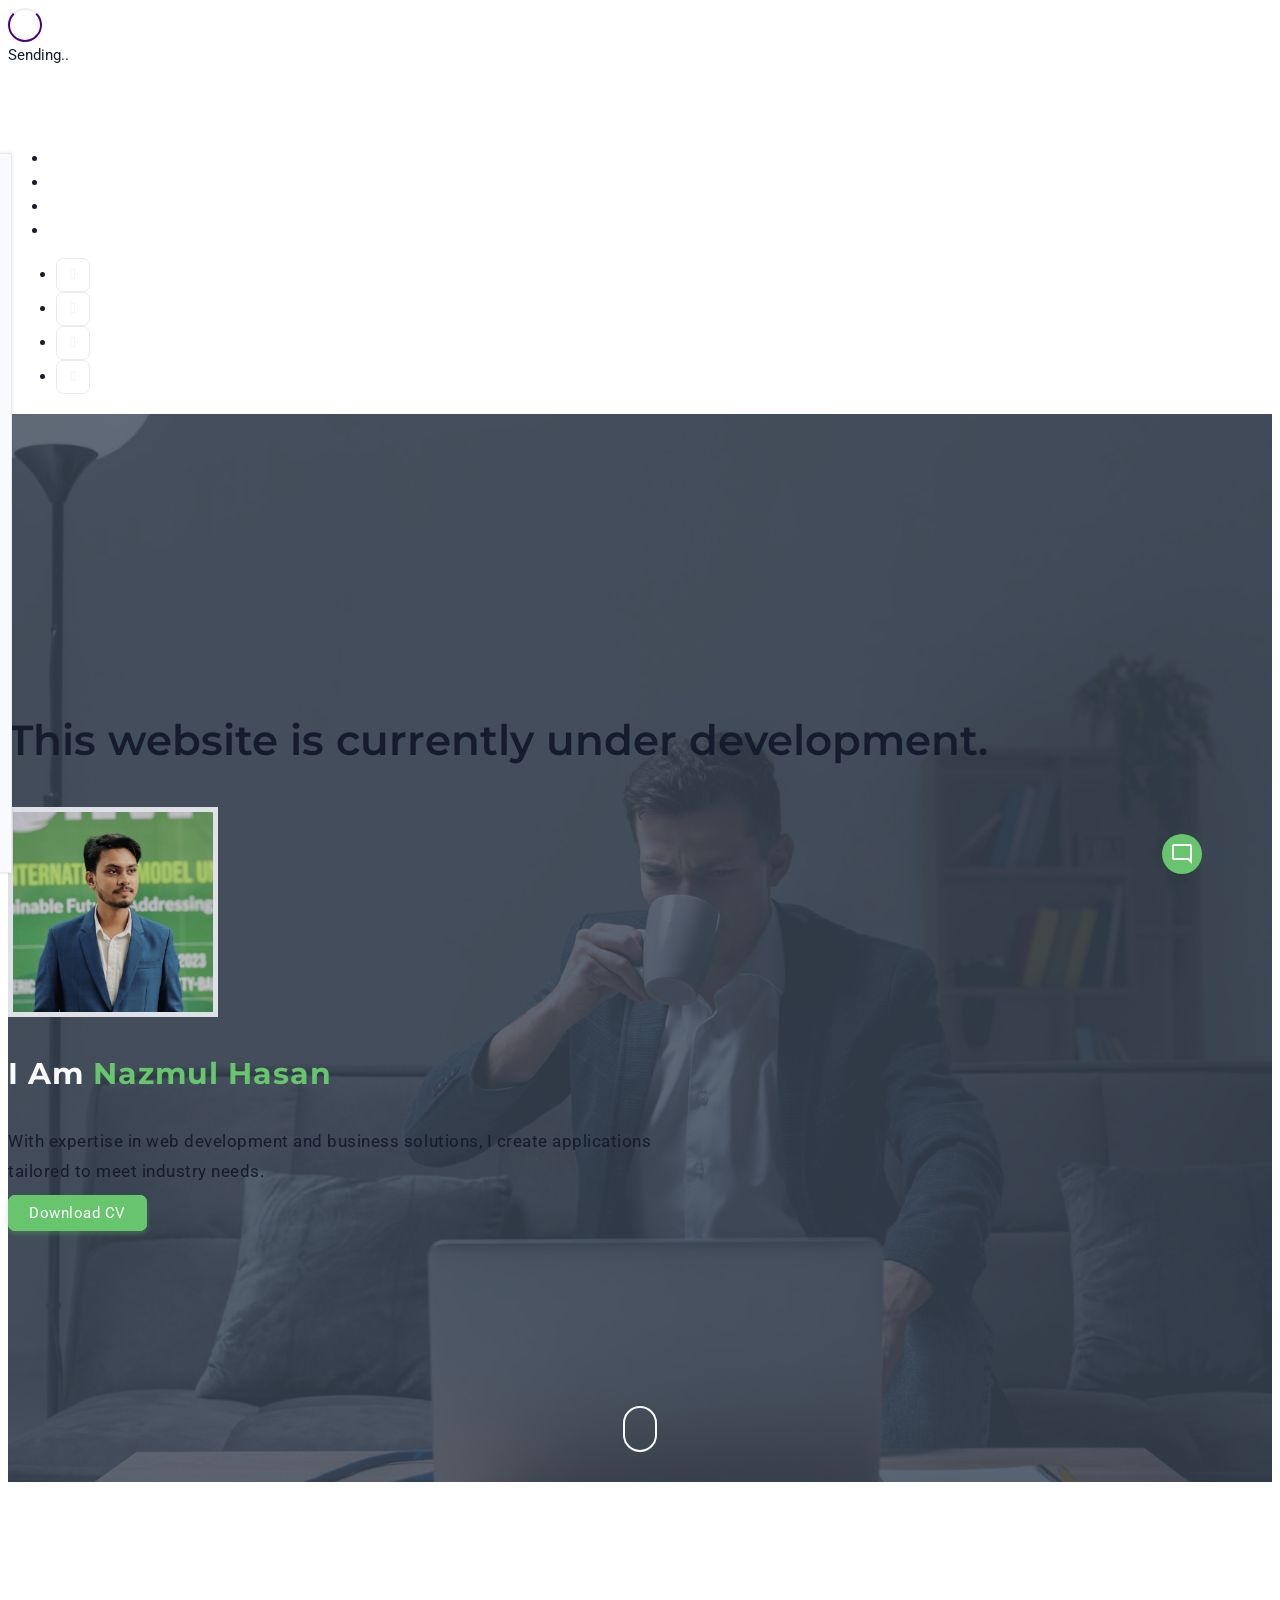
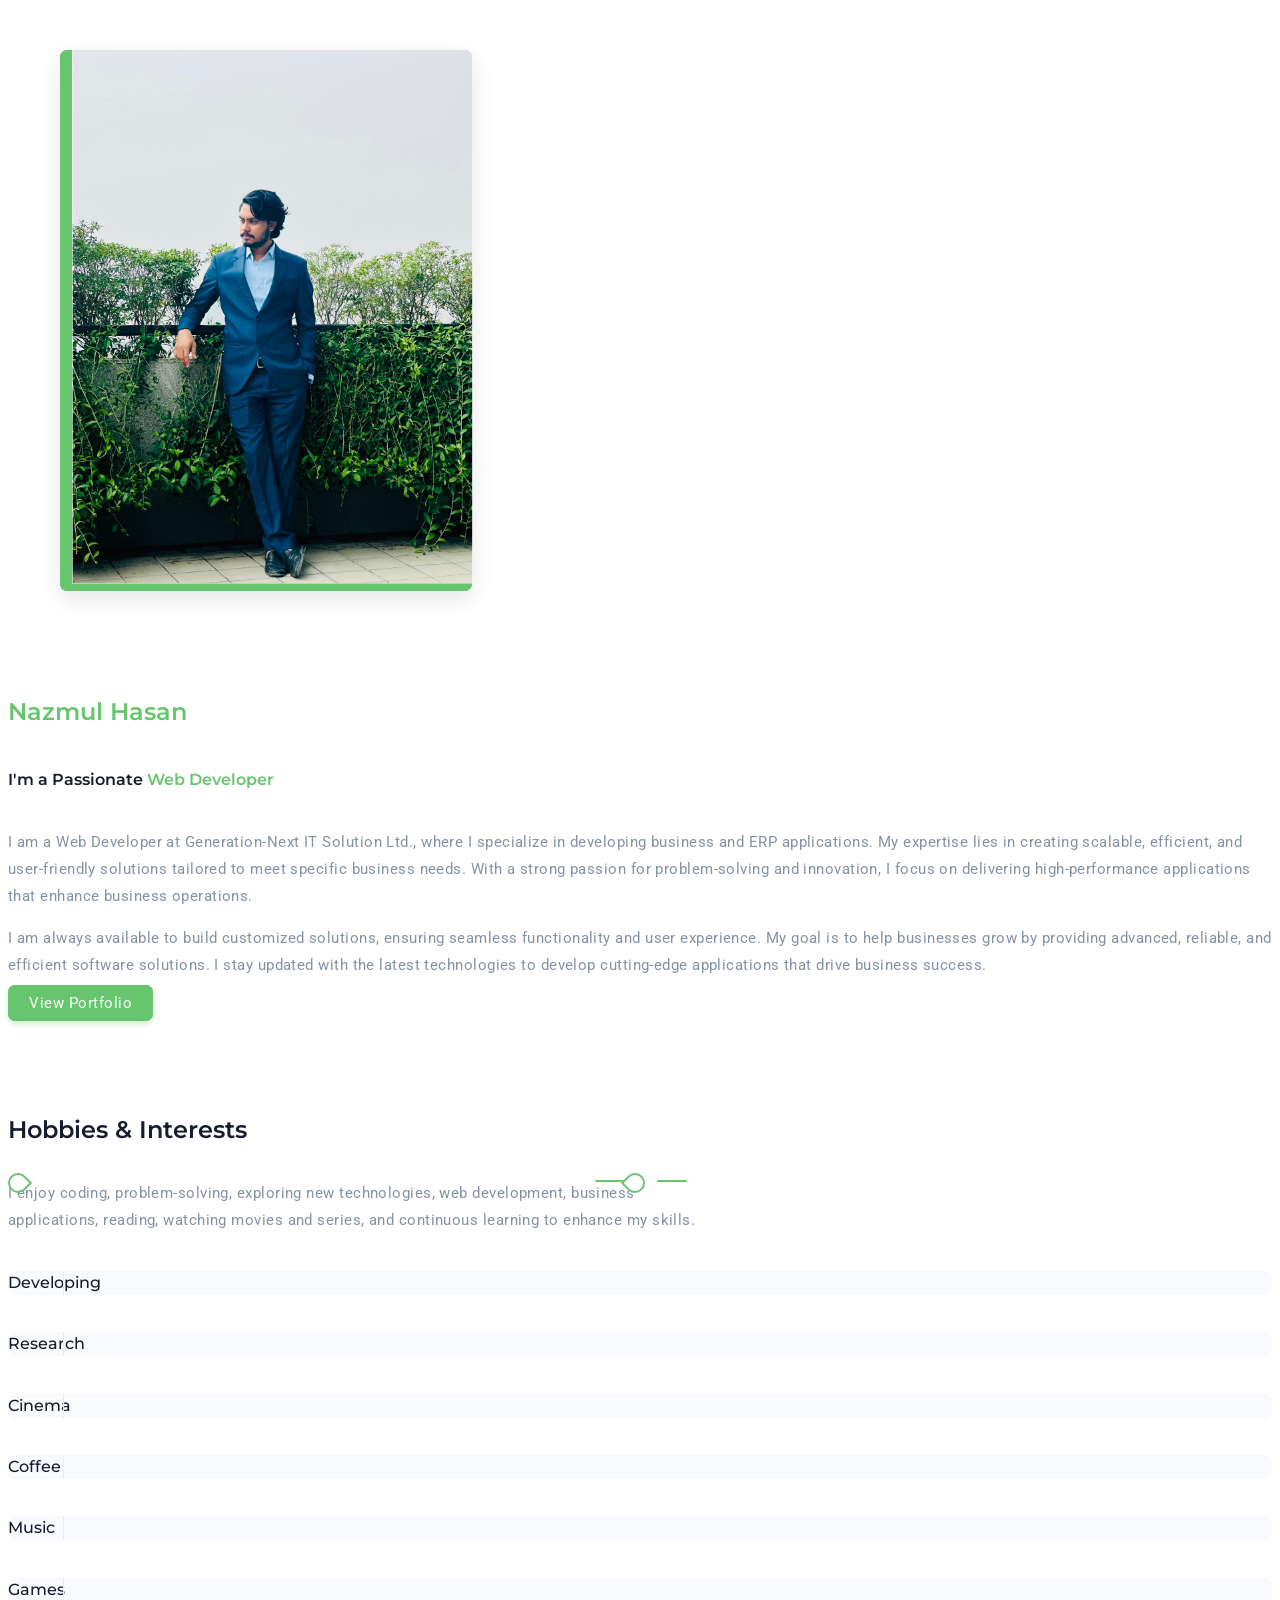
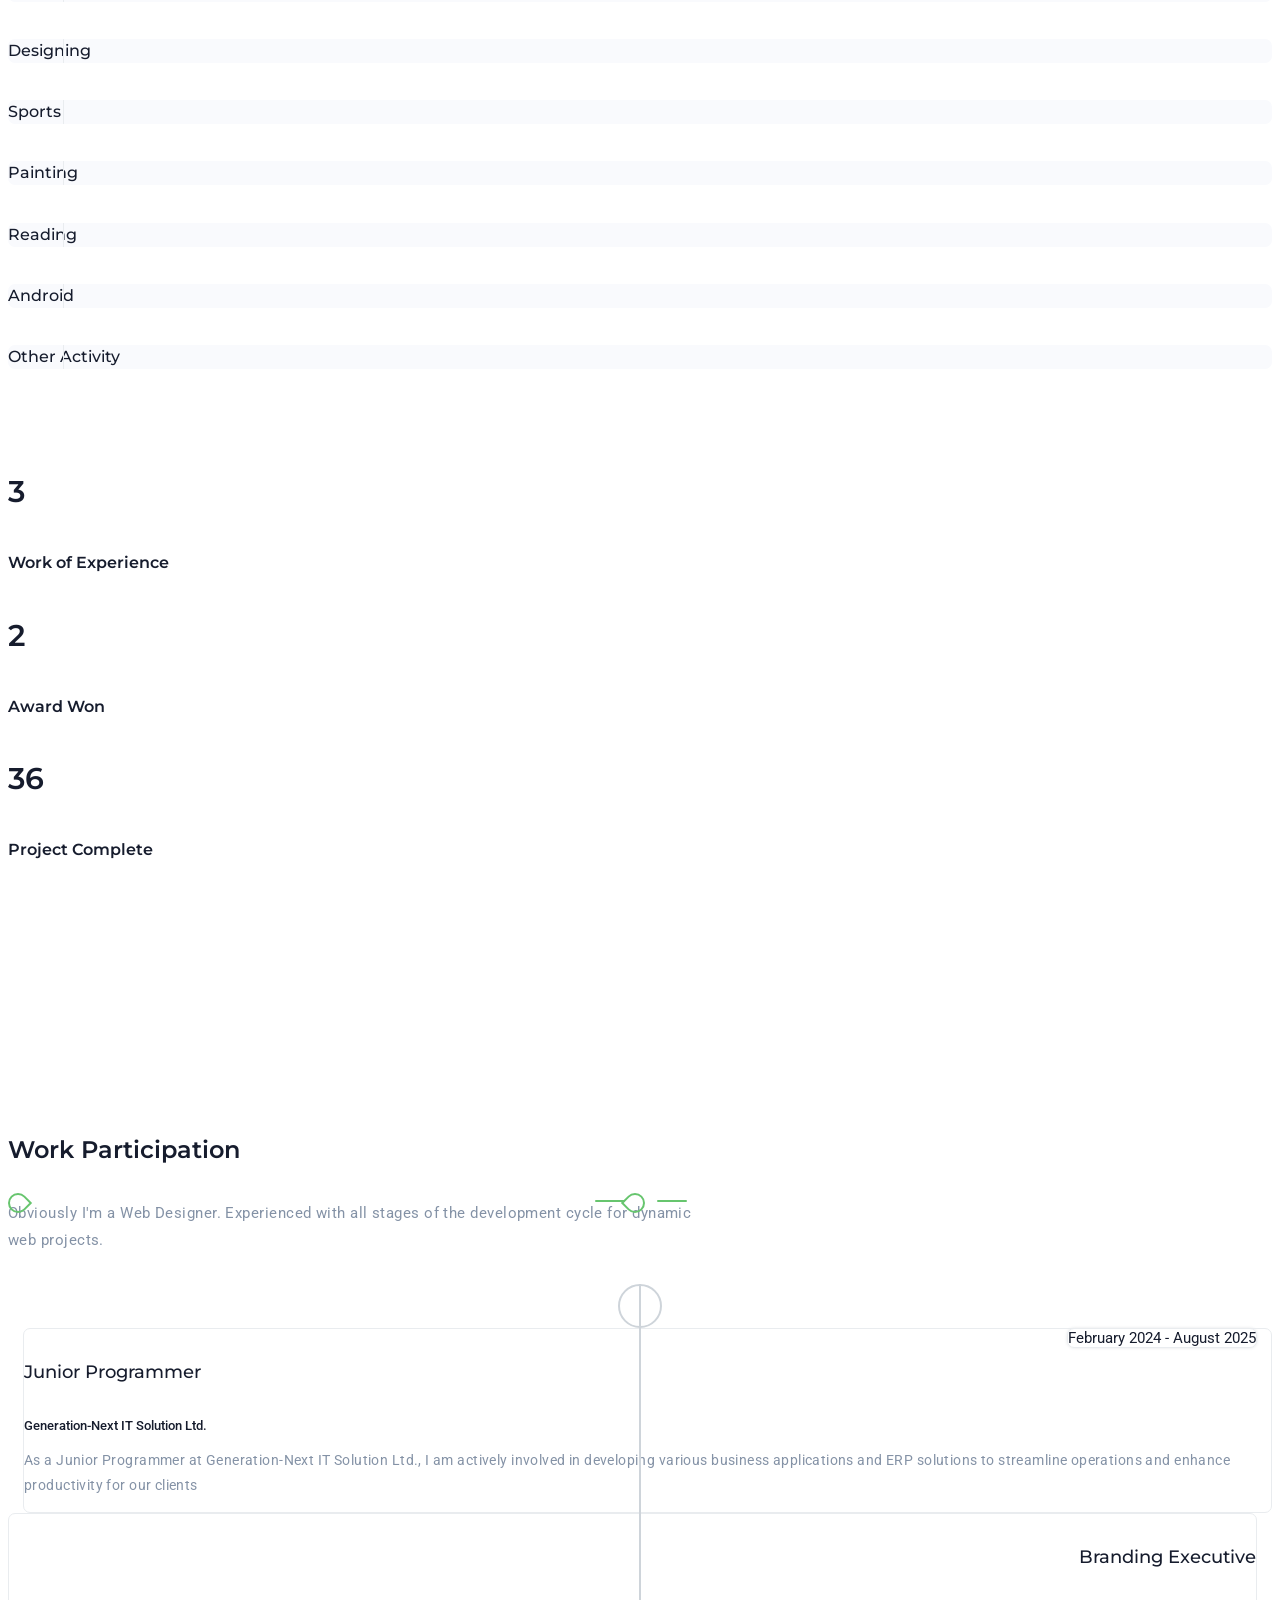
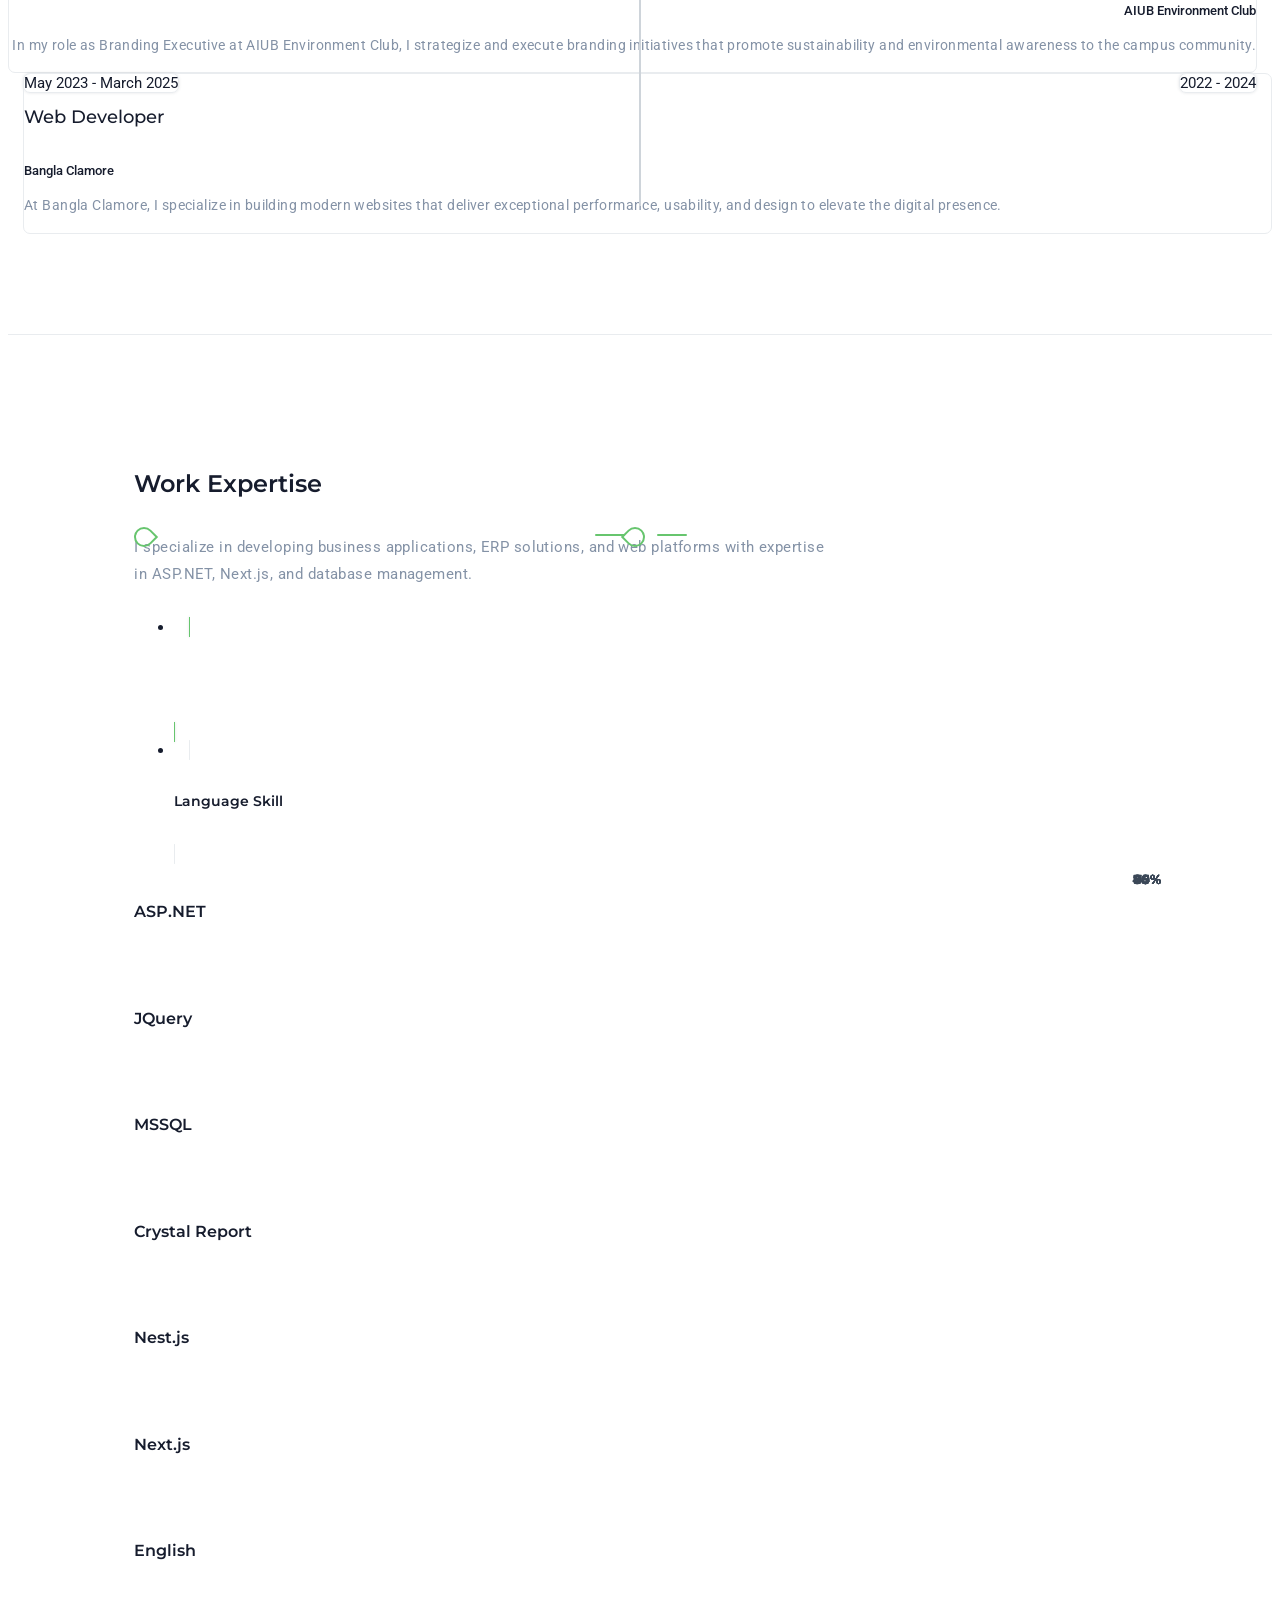
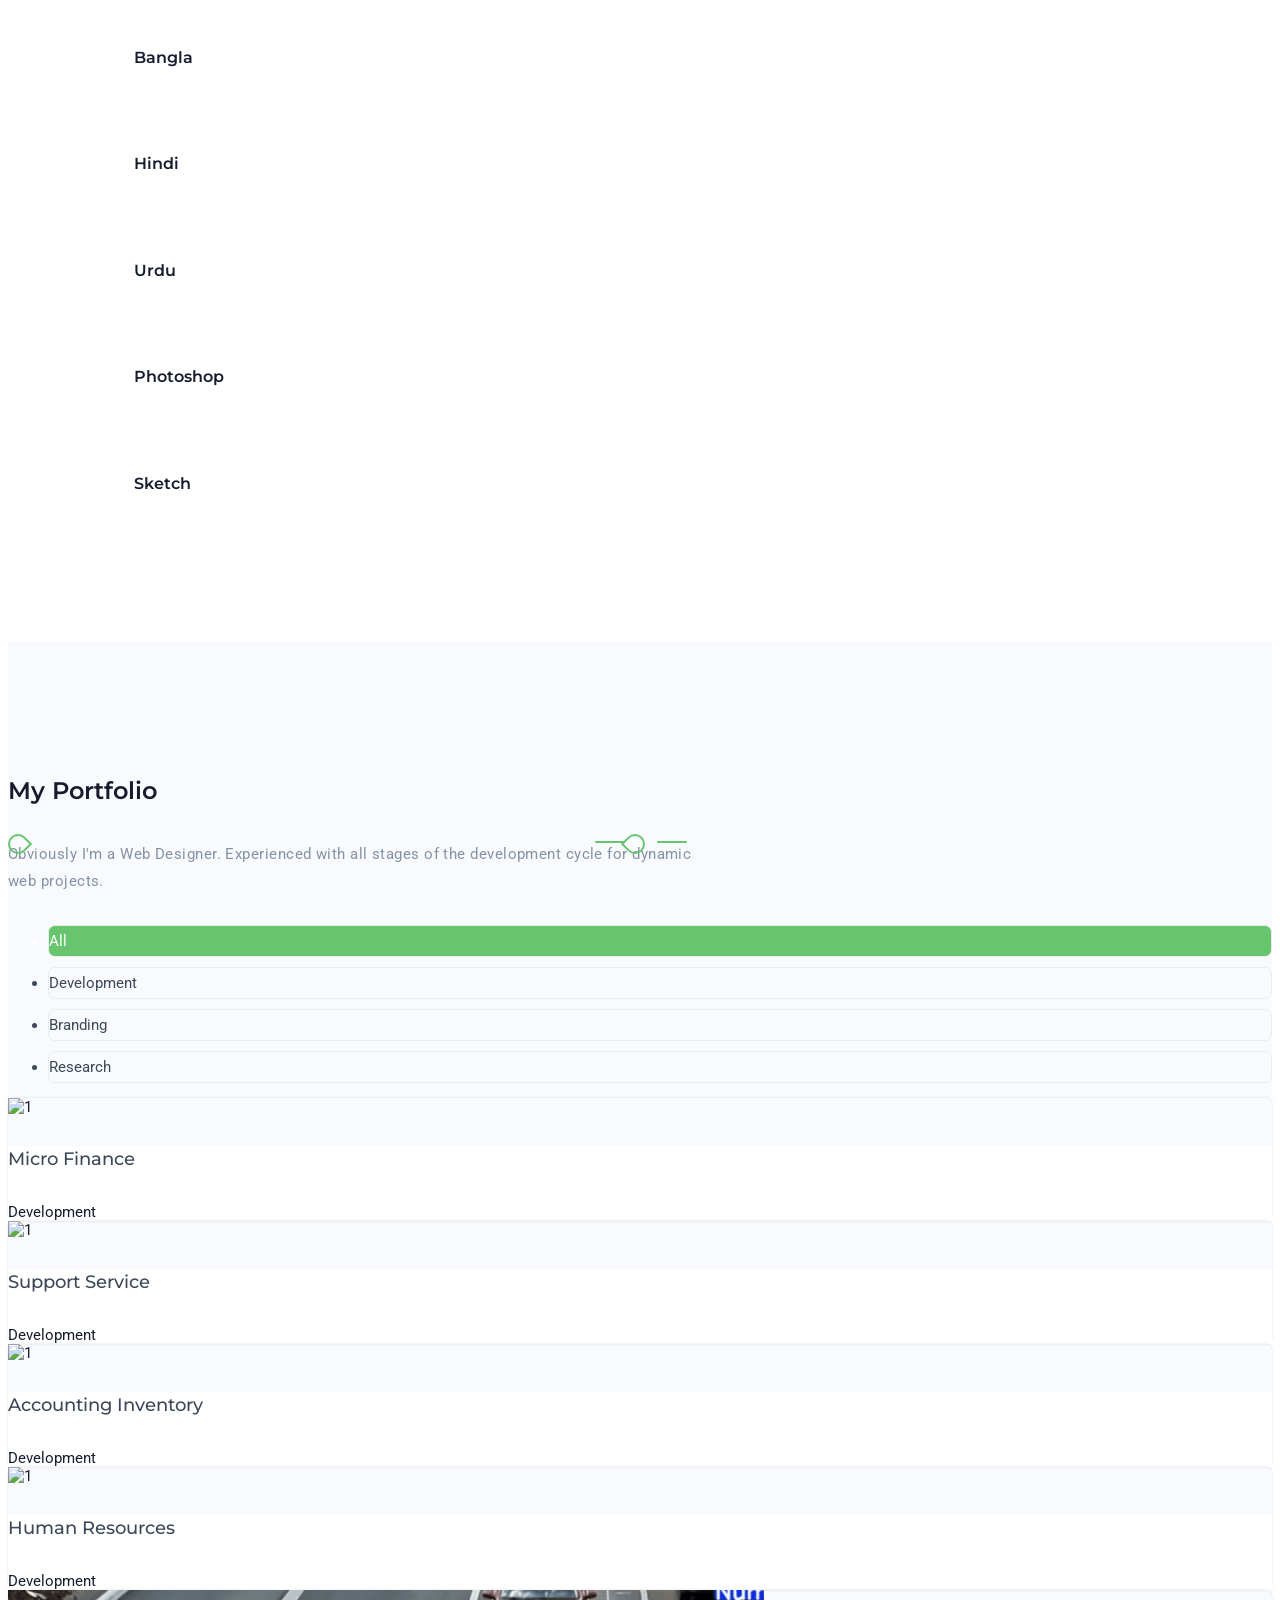
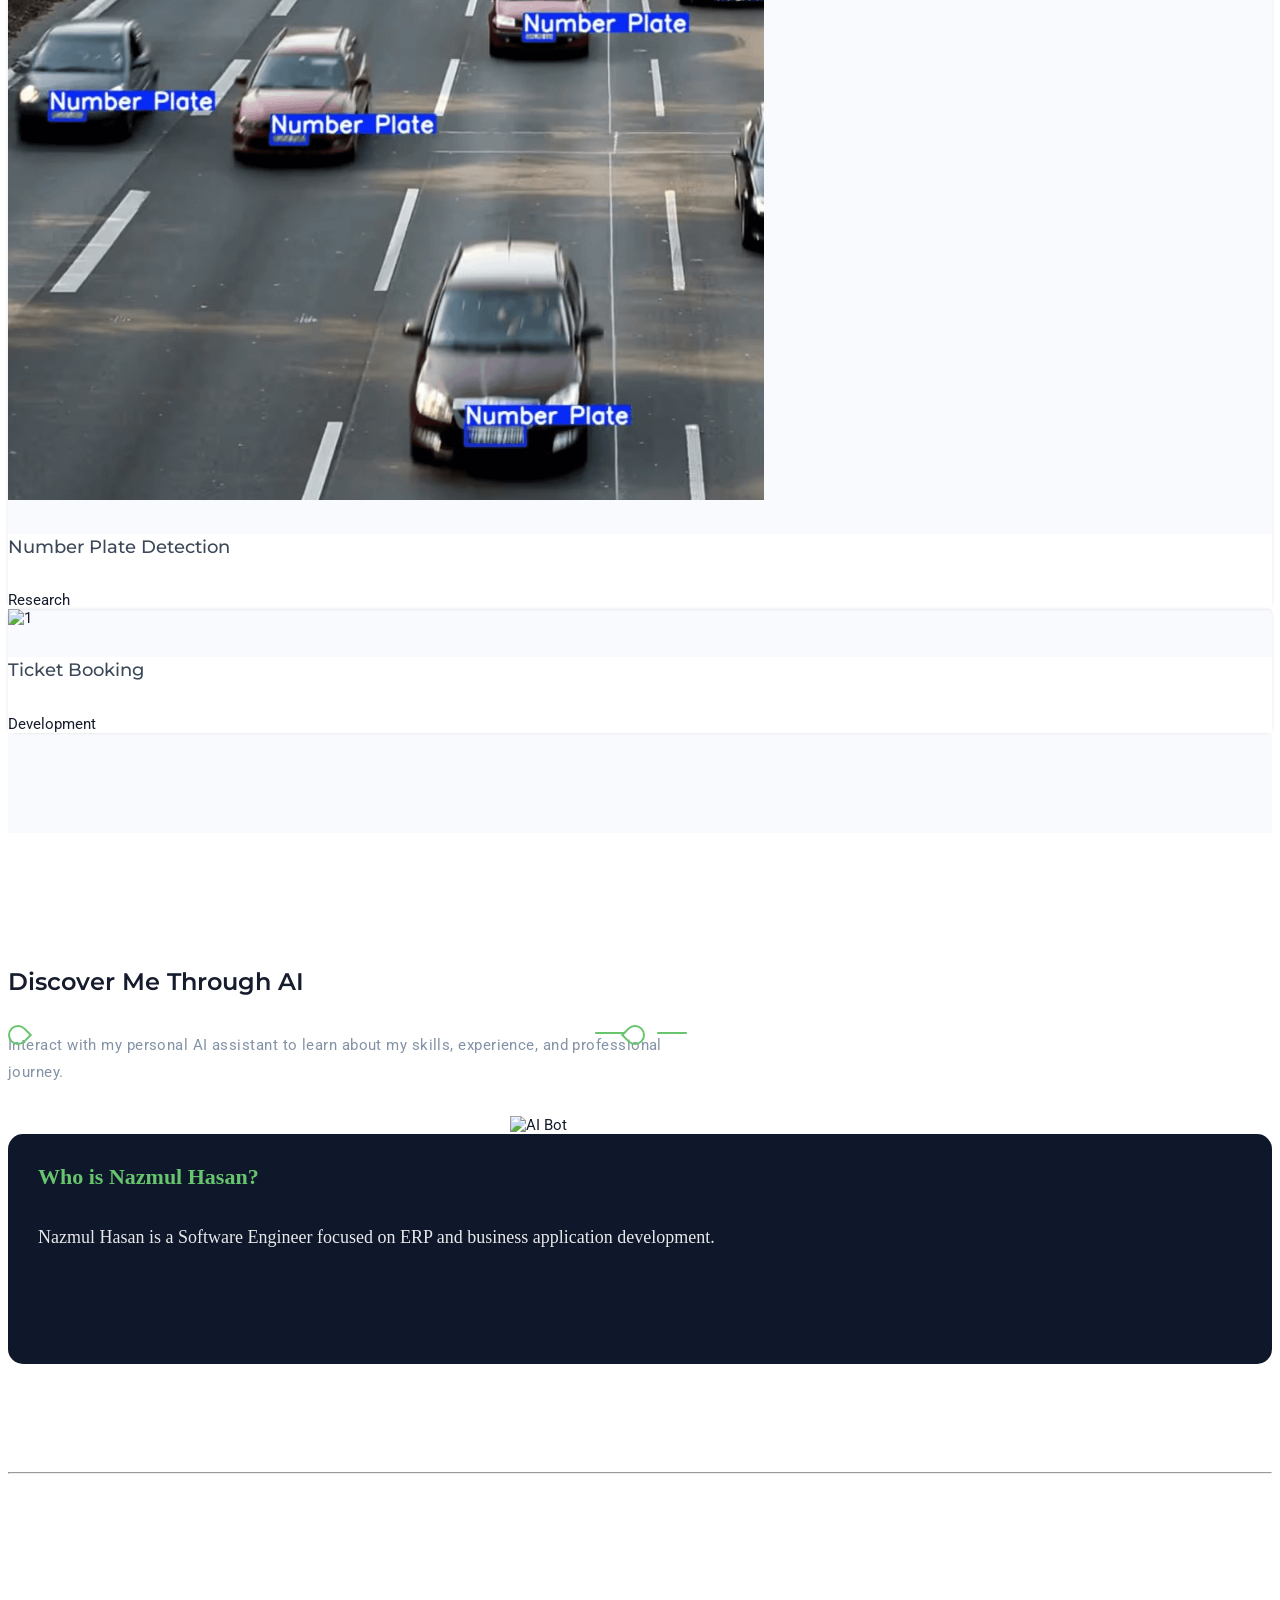
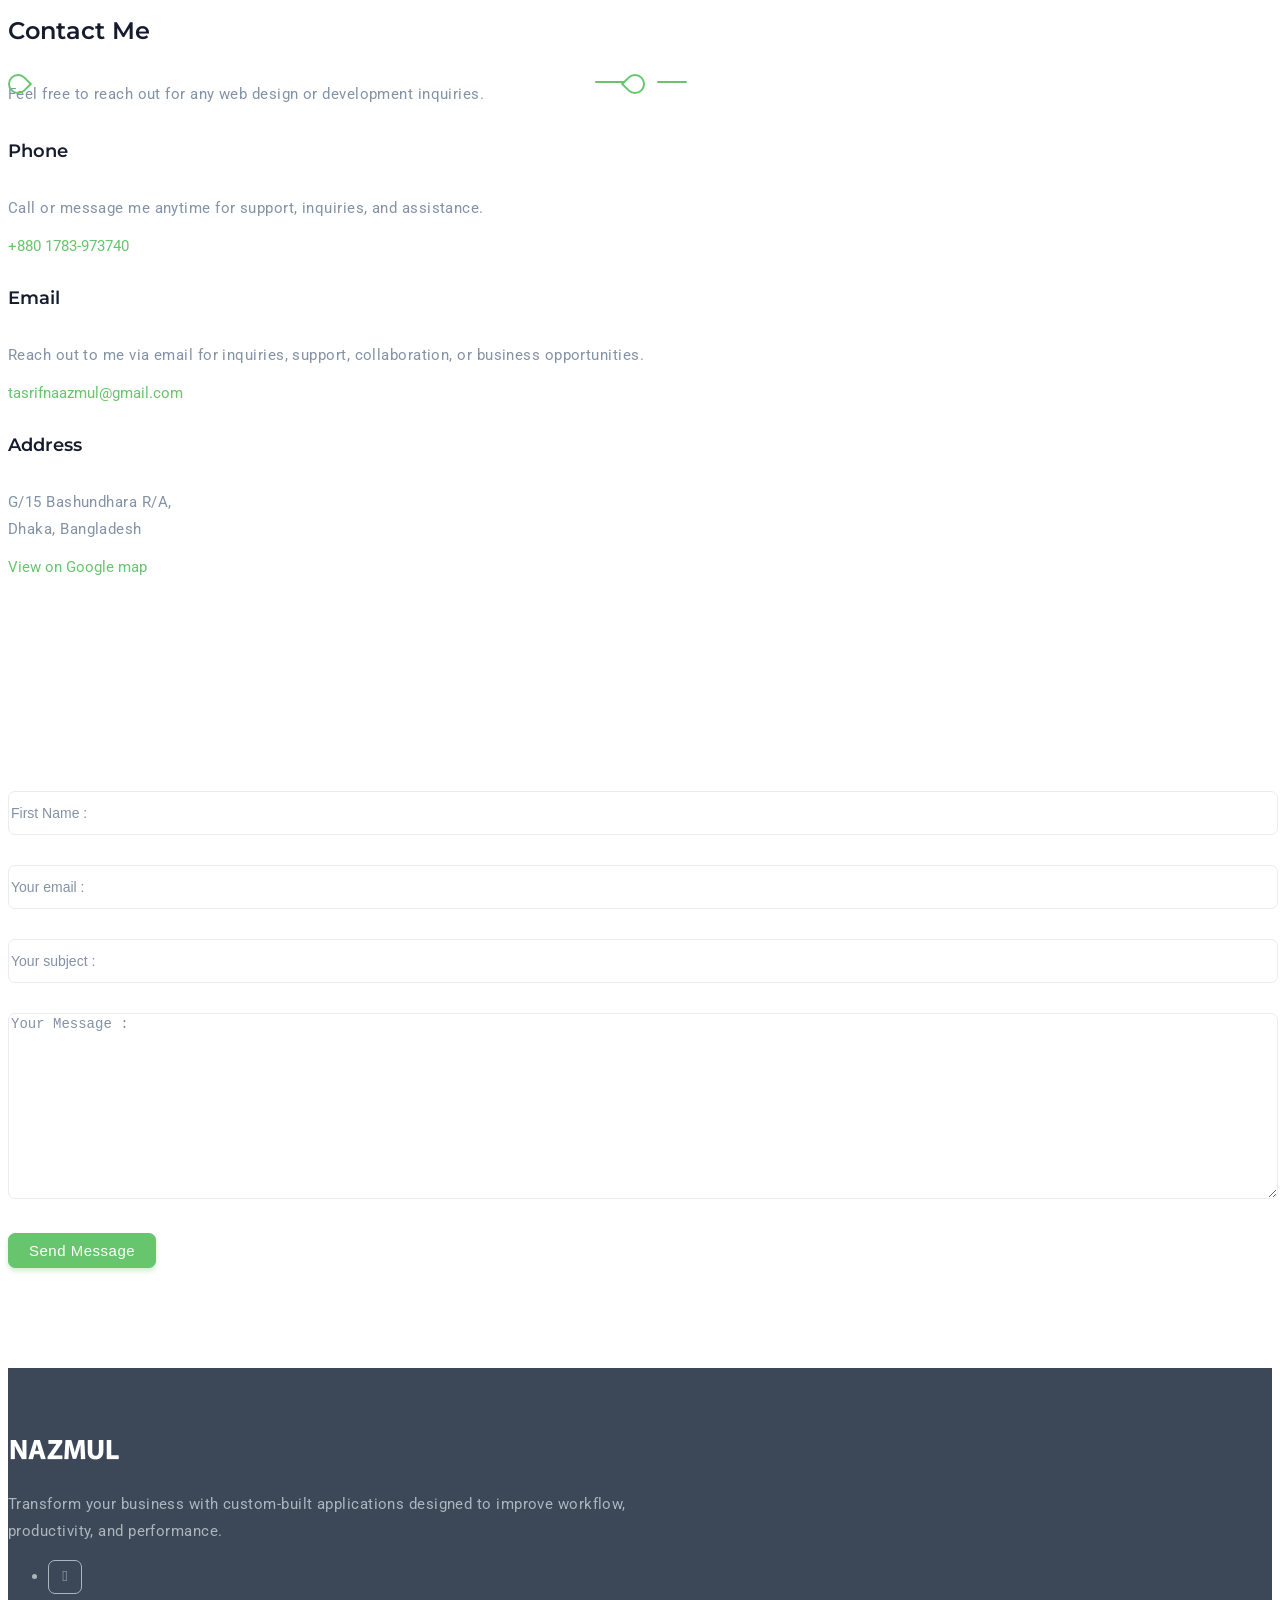
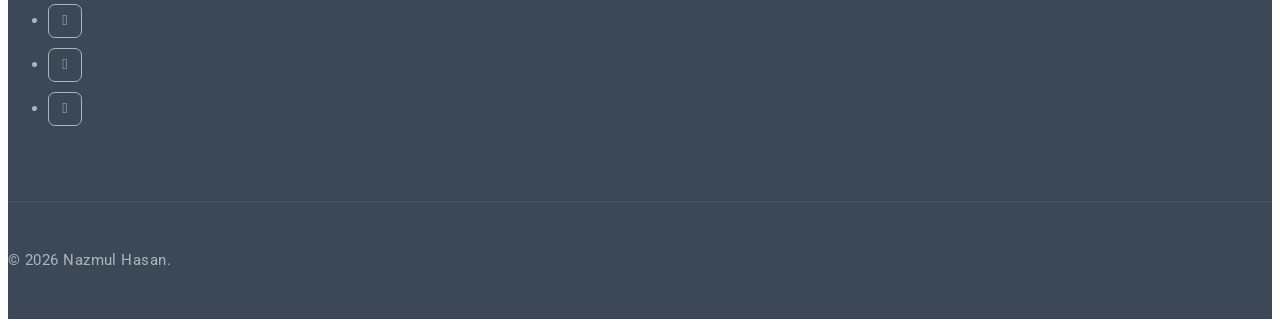
==== index.html @ 29f246a4 "Upload entire project" ====
<!DOCTYPE html>
    <html lang="en">

    <head>
        <meta charset="utf-8">
        <title>Nazmul - Personal Portfolio</title>

        <link rel="stylesheet" href="https://fonts.googleapis.com/css2?family=Material+Symbols+Rounded:opsz,wght,FILL,GRAD@48,400,0,0&family=Material+Symbols+Outlined:opsz,wght,FILL,GRAD@48,400,1,0" />
        <link rel="stylesheet" href="css/cb_style.css"/>



        <meta name="viewport" content="width=device-width, initial-scale=1.0">
        <meta name="description" content="Premium Bootstrap 5 Landing Page Template">
        <meta name="keywords" content="Bootstrap 5, premium, marketing, multipurpose">
        <meta content="Shreethemes" name="author">
        <!-- favicon -->
        <link rel="shortcut icon" href="images/home/nazmul.png">
        <!-- Bootstrap -->
        <link href="css/bootstrap.min.css" rel="stylesheet" type="text/css">
        <!-- Lightbox -->
        <link href="css/tobii.min.css" rel="stylesheet" type="text/css">
        <!-- Icon -->
        <link href="css/materialdesignicons.min.css" rel="stylesheet" type="text/css">
                  
        <!-- SLIDER -->
        <link rel="stylesheet" href="css/tiny-slider.css"/>    
        <!-- Custom Css -->
        <link href="css/style.min.css" rel="stylesheet" type="text/css" id="theme-opt">
        <link href="css/colors/light-green.css" rel="stylesheet" id="color-opt">

        <style>
            .favicon-img {
                width: 32px;
                /* Adjust as needed */
                height: 32px;
                border-radius: 50%;
                /* Makes it a circle */
                object-fit: cover;
            }
        
            .about-heroo img {
                width: 500px;
                /* Fixed width */
                height: auto;
                /* Maintains aspect ratio */
                transform: scale(0.80);
                /* Slightly larger than before */
                border-radius: 10px;
                box-shadow: 0 10px 30px rgba(0, 0, 0, 0.1);
                transition: transform 0.3s ease-in-out, box-shadow 0.3s ease-in-out;
                border-left: 16px solid #67c56e;
                border-bottom: 10px solid #67c56e;
            }
        
            /* Hover effect */
            .about-heroo img:hover {
                transform: scale(0.85);
                /* Adjust hover effect accordingly */
                box-shadow: 0 15px 40px rgba(0, 0, 0, 0.2);
            }
        
            /* Responsive Design */
            @media (max-width: 768px) {
                .about-heroo img {
                    width: 90%;
                    transform: scale(0.80);
                    /* Bigger than before on smaller screens */
                }
            }
        
        
            .loading-spinner {
                width: 30px;
                height: 30px;
                border: 2px solid indigo;
                border-radius: 50%;
                border-top-color: #0001;
                display: inline-block;
                animation: loadingspinner .7s linear infinite;
            }
        
            @keyframes loadingspinner {
                0% {
                    transform: rotate(0deg)
                }
        
                100% {
                    transform: rotate(360deg)
                }
            }
        
            .org-slider {
                overflow: hidden;
                white-space: nowrap;
                background: #fff;
                padding: 20px 0;
            }
        
            .org-track {
                display: inline-flex;
                gap: 50px;
                animation: scroll 20s linear infinite;
            }
        
            .org-track img {
                height: 60px;
                width: auto;
            }
        
            /* Animation */
            @keyframes scroll {
                from {
                    transform: translateX(100%);
                }
        
                to {
                    transform: translateX(-100%);
                }
            }
        
        
            /* SECTION */
            .ai-section {
                padding: 80px 8%;
            }
        
            /* CONTAINER */
            .ai-container {
                display: flex;
                align-items: center;
                justify-content: center;
                gap: 60px;
            }
        
            /* BOT */
            .bot-area {
                display: flex;
                justify-content: center;
            }
        
            .bot-area img {
                width: 260px;
                max-width: 100%;
                animation: float 4s ease-in-out infinite;
            }
        
            /* Floating animation */
            @keyframes float {
                0% {
                    transform: translateY(0);
                }
        
                50% {
                    transform: translateY(-12px);
                }
        
                100% {
                    transform: translateY(0);
                }
            }
        
            /* CHAT AREA */
            .chat-area {
                flex: 1;
            }
        
            .chat-area h2 {
                font-size: 32px;
                margin-bottom: 25px;
            }
        
            /* CHAT BOX */
            .chat-box {
                background: #0f172a;
                padding: 30px;
                border-radius: 15px;
                min-height: 170px;
            }
        
            /* QUESTION */
            .question {
                font-size: 22px;
                font-family: 'Times New Roman', Times, serif;
                font-weight: bold;
                color: #67c56e;
                margin-bottom: 18px;
                min-height: 40px;
            }
        
            /* ANSWER */
            .answer {
                font-size: 18px;
                font-family: 'Times New Roman', Times, serif;
                line-height: 1.7;
                opacity: 0.9;
                min-height: 80px;
                color: white;
            }
        
            /* CURSOR */
            .cursor::after {
                content: "|";
                animation: blink 1s infinite;
            }
        
            @keyframes blink {
                50% {
                    opacity: 0;
                }
            }
        
            /* ========================= */
            /* ✅ TABLET RESPONSIVE */
            /* ========================= */
        
            @media (max-width: 992px) {
        
                .ai-container {
                    flex-direction: column;
                    text-align: center;
                }
        
                .chat-area h2 {
                    font-size: 28px;
                }
        
                .bot-area img {
                    width: 220px;
                }
            }
        
            /* ========================= */
            /* ✅ MOBILE RESPONSIVE */
            /* ========================= */
        
            @media (max-width: 600px) {
        
                .ai-section {
                    padding: 60px 20px;
                }
        
                .chat-box {
                    padding: 20px;
                }
        
                .chat-area h2 {
                    font-size: 24px;
                }
        
                .question {
                    font-size: 18px;
                }
        
                .answer {
                    font-size: 16px;
                }
        
                .bot-area img {
                    width: 180px;
                }
            }
        </style>

    </head>

    <body>

        







        <div class="modal" id="modal-loading" data-backdrop="static">
            <div class="modal-dialog modal-sm">
              <div class="modal-content">
                <div class="modal-body text-center">
                  <div class="loading-spinner mb-2"></div>
                   <div>Sending..</div>
                </div>
              </div>
            </div>
          </div>


        <!-- Loader -->
        <div id="preloader">
            <div id="status">
                <div class="logo">
                    <img src="images/logo.png" height="20" class="d-block mx-auto" alt="">
                </div>
                <div class="spinner">
                    <div class="bounce1"></div>
                    <div class="bounce2"></div>
                    <div class="bounce3"></div>
                </div>
            </div>
        </div>
        <!-- Loader -->
        
        <!-- Navbar Start -->
        <nav id="navbar" class="navbar navbar-expand-lg fixed-top navbar-custom navbar-light sticky">
    		<div class="container">
                <a class="navbar-brand" href="#">
                    <img src="images/logo.png" class="l-dark" alt="">
                    <img src="images/logo-light.png" class="l-light" alt="">
                </a>
                <button class="navbar-toggler" type="button" data-bs-toggle="collapse" data-bs-target="#navbarCollapse" aria-controls="navbarCollapse" aria-expanded="false" aria-label="Toggle navigation">
                    <span data-feather="menu" class="fea icon-md"></span>
                </button><!--end button-->

                <div class="collapse navbar-collapse" id="navbarCollapse">
                    <ul id="navbar-navlist" class="navbar-nav mx-auto">
                        <li class="nav-item">
                            <a class="nav-link" href="#home">Home</a>
                        </li><!--end nav item-->
                        <li class="nav-item" hidden>
                            <a class="nav-link" href="#services">Services</a>
                        </li><!--end nav item-->
                        <li class="nav-item">
                            <a class="nav-link" href="#resume">Resume</a>
                        </li><!--end nav item-->
                        <li class="nav-item">
                            <a class="nav-link" href="#projects">Projects</a>
                        </li><!--end nav item-->
                        <!-- <li class="nav-item">
                            <a class="nav-link" href="#news">Blog</a>
                        </li> -->
                        <li class="nav-item">
                            <a class="nav-link" href="#contact">Contact</a>
                        </li><!--end nav item-->
                        <!-- <li class="btn-group nav-item">
                            <button type="button" class="nav-link dropdown-toggle" data-bs-toggle="dropdown" aria-expanded="false">
                                Pages
                            </button>
                            <ul class="dropdown-menu rounded border-0 shadow">
                                <li><a class="dropdown-item" href="page-blog.html">Blog</a></li>
                                <li><a class="dropdown-item" href="page-blog-detail.html">Blog Detail</a></li>
                                <li><a class="dropdown-item" href="page-portfolio.html">Portfolio</a></li>
                                <li><a class="dropdown-item" href="page-portfolio-detail.html">Portfolio Detail</a></li>
                            </ul>
                        </li> -->
                    </ul>

                    <ul class="list-unstyled mb-0 mt-2 mt-sm-0 social-icon light-social-icon">
                        <li class="list-inline-item"><a href="https://www.facebook.com/tasrifnaazmul" target="_blank"><i class="mdi mdi-facebook"></i></a></li>
                        <li class="list-inline-item"><a href="https://www.instagram.com/tasrif_nazmul/" target="_blank"><i class="mdi mdi-instagram"></i></a></li>
                        <li class="list-inline-item"><a href="https://www.linkedin.com/in/tasrif-nazmul/" target="_blank"><i class="mdi mdi-linkedin"></i></a></li>
                        <li class="list-inline-item"><a href="https://github.com/tasrif-nazmul" target="_blank"><i class="mdi mdi-github"></i></a></li>
                    </ul>
                </div> 
            </div><!--end container-->
		</nav><!--end navbar-->
        <!-- Navbar End -->

        <!-- HOME START-->
        <section class="bg-home d-table w-100" style="background-image:url('images/home/02.jpg')" id="home">
            <div class="bg-overlay" id="particles-js"></div>
            <div class="container position-relative" style="z-index: 1;">
                <div class="row mt-5 mt-sm-0 justify-content-center">
                    <div class="col-lg-12 text-center">
                        <div class="title-heading">
                            <h1>This website is currently under development.</h1>
                            <img src="images/home/nazmul.jpg" class="img-fluid rounded-circle" alt="">
                            <!-- <h3 class="heading text-light title-dark mt-3">I Am <span class="typewrite text-primary" data-period="2000" data-type='[ "Software Engineer", "Web Developer"]'></span></h3> -->
                            <h3 class="heading text-light title-dark mt-3">I Am <span class="typewrite text-primary">Nazmul Hasan</span></h3>
                            <p class="para-desc mx-auto text-white-50">With expertise in web development and business solutions, I create applications tailored to meet industry needs.</p>
                            <div class="mt-4">
                                <!-- <a href="" class="btn btn-primary rounded">Download CV <i data-feather="download" class="fea icon-sm"></i></a> -->
                                <a href="pdf/CV.pdf" target="_blank"  class="btn btn-primary rounded" download>Download CV <i data-feather="download" class="fea icon-sm"></i></a>
                            </div>
                        </div>
                    </div><!--end col-->
                </div><!--end row-->
            </div><!--end container--> 
            <a href="#about" data-scroll-nav="1" class="mouse-icon mouse-icon-white rounded-pill bg-transparent mouse-down">
                <span class="wheel position-relative d-block mover"></span>
            </a>
        </section><!--end section-->
        <!-- HOME END-->
        
        <!-- About Start -->
        <section class="section pb-3" id="about">
            <div class="container">
                <div class="row align-items-center">
                    <div class="col-lg-5 col-md-5">
                        <div class="about-heroo">
                            <img src="images/nazmul.JPG" style="width: 500px;" class="img-fluid mx-auto d-block about-tween position-relative" alt="">
                        </div>
                    </div><!--end col-->

                    <div class="col-lg-7 col-md-7 mt-4 pt-2 mt-sm-0 pt-sm-0">
                        <div class="section-title mb-0 ms-lg-5 ms-md-3">
                            <h4 class="title text-primary mb-3">Nazmul Hasan</h4>
                            <h6 class="designation mb-3">I'm a Passionate <span class="text-primary">Web Developer</span></h6>
                            <p class="text-muted">I am a Web Developer at Generation-Next IT Solution Ltd., where I specialize in developing business and ERP applications. My expertise lies in creating scalable, efficient, and user-friendly solutions tailored to meet specific business needs. With a strong passion for problem-solving and innovation, I focus on delivering high-performance applications that enhance business operations.</p>
                            <p class="text-muted">I am always available to build customized solutions, ensuring seamless functionality and user experience. My goal is to help businesses grow by providing advanced, reliable, and efficient software solutions. I stay updated with the latest technologies to develop cutting-edge applications that drive business success.</p>
                            <!-- <img src="images/sign.png" height="22" alt=""> -->
                            <div class="mt-4">
                                <a href="#projects" class="btn btn-primary mouse-down">View Portfolio</a>
                            </div>
                        </div>
                    </div><!--end col-->
                </div><!--end row-->
            </div><!--end container-->

            <div class="container mt-100 mt-60">
                <div class="row justify-content-center">
                    <div class="col-12 text-center">
                        <div class="section-title">
                            <div class="position-relative">
                                <h4 class="title text-uppercase mb-4">Hobbies & Interests</h4>
                                <div>
                                    <div class="title-box"></div>
                                    <div class="title-line"></div>
                                </div>
                            </div>
                            <p class="text-muted mx-auto para-desc mt-5 mb-0">I enjoy coding, problem-solving, exploring new technologies, web development, business applications, reading, watching movies and series, and continuous learning to enhance my skills.</p>
                        </div>
                    </div><!--end col-->
                </div><!--end row-->
                
                <div class="row">
                    <div class="col-lg-3 col-md-4 col-sm-6 col-12 mt-4 pt-2">
                        <div class="interests-desc bg-light position-relative px-2 py-3 rounded">
                            <div class="hobbies d-flex align-items-center">
                                <div class="text-center rounded-pill me-4">
                                    <i data-feather="monitor" class="icon fea icon-md-sm"></i>
                                </div>
                                <div class="content">
                                    <h6 class="title mb-0">Developing</h6>
                                </div>
                            </div>
                        </div>
                    </div><!--end col-->
                    
                    <div class="col-lg-3 col-md-4 col-sm-6 col-12 mt-4 pt-2">
                        <div class="interests-desc bg-light position-relative px-2 py-3 rounded">
                            <div class="hobbies d-flex align-items-center">
                                <div class="text-center rounded-pill me-4">
                                    <i data-feather="stop-circle" class="icon fea icon-md-sm"></i>
                                </div>
                                <div class="content">
                                    <h6 class="title mb-0">Research</h6>
                                </div>
                            </div>
                        </div>
                    </div><!--end col-->
                    
                    <div class="col-lg-3 col-md-4 col-sm-6 col-12 mt-4 pt-2">
                        <div class="interests-desc bg-light position-relative px-2 py-3 rounded">
                            <div class="hobbies d-flex align-items-center">
                                <div class="text-center rounded-pill me-4">
                                    <i data-feather="video" class="icon fea icon-md-sm"></i>
                                </div>
                                <div class="content">
                                    <h6 class="title mb-0">Cinema</h6>
                                </div>
                            </div>
                        </div>
                    </div><!--end col-->
                    
                    <div class="col-lg-3 col-md-4 col-sm-6 col-12 mt-4 pt-2">
                        <div class="interests-desc bg-light position-relative px-2 py-3 rounded">
                            <div class="hobbies d-flex align-items-center">
                                <div class="text-center rounded-pill me-4">
                                    <i data-feather="coffee" class="icon fea icon-md-sm"></i>
                                </div>
                                <div class="content">
                                    <h6 class="title mb-0">Coffee</h6>
                                </div>
                            </div>
                        </div>
                    </div><!--end col-->
                    
                    <div class="col-lg-3 col-md-4 col-sm-6 col-12 mt-4 pt-2">
                        <div class="interests-desc bg-light position-relative px-2 py-3 rounded">
                            <div class="hobbies d-flex align-items-center">
                                <div class="text-center rounded-pill me-4">
                                    <i data-feather="music" class="icon fea icon-md-sm"></i>
                                </div>
                                <div class="content">
                                    <h6 class="title mb-0">Music</h6>
                                </div>
                            </div>
                        </div>
                    </div><!--end col-->
                    
                    <div class="col-lg-3 col-md-4 col-sm-6 col-12 mt-4 pt-2">
                        <div class="interests-desc bg-light position-relative px-2 py-3 rounded">
                            <div class="hobbies d-flex align-items-center">
                                <div class="text-center rounded-pill me-4">
                                    <i data-feather="watch" class="icon fea icon-md-sm"></i>
                                </div>
                                <div class="content">
                                    <h6 class="title mb-0">Games</h6>
                                </div>
                            </div>
                        </div>
                    </div><!--end col-->
                    
                    <div class="col-lg-3 col-md-4 col-sm-6 col-12 mt-4 pt-2">
                        <div class="interests-desc bg-light position-relative px-2 py-3 rounded">
                            <div class="hobbies d-flex align-items-center">
                                <div class="text-center rounded-pill me-4">
                                    <i data-feather="box" class="icon fea icon-md-sm"></i>
                                </div>
                                <div class="content">
                                    <h6 class="title mb-0">Designing</h6>
                                </div>
                            </div>
                        </div>
                    </div><!--end col-->
                    
                    <div class="col-lg-3 col-md-4 col-sm-6 col-12 mt-4 pt-2">
                        <div class="interests-desc bg-light position-relative px-2 py-3 rounded">
                            <div class="hobbies d-flex align-items-center">
                                <div class="text-center rounded-pill me-4">
                                    <i data-feather="target" class="icon fea icon-md-sm"></i>
                                </div>
                                <div class="content">
                                    <h6 class="title mb-0">Sports</h6>
                                </div>
                            </div>
                        </div>
                    </div><!--end col-->
                    
                    <div class="col-lg-3 col-md-4 col-sm-6 col-12 mt-4 pt-2">
                        <div class="interests-desc bg-light position-relative px-2 py-3 rounded">
                            <div class="hobbies d-flex align-items-center">
                                <div class="text-center rounded-pill me-4">
                                    <i data-feather="pen-tool" class="icon fea icon-md-sm"></i>
                                </div>
                                <div class="content">
                                    <h6 class="title mb-0">Painting</h6>
                                </div>
                            </div>
                        </div>
                    </div><!--end col-->
                    
                    <div class="col-lg-3 col-md-4 col-sm-6 col-12 mt-4 pt-2">
                        <div class="interests-desc bg-light position-relative px-2 py-3 rounded">
                            <div class="hobbies d-flex align-items-center">
                                <div class="text-center rounded-pill me-4">
                                    <i data-feather="book" class="icon fea icon-md-sm"></i>
                                </div>
                                <div class="content">
                                    <h6 class="title mb-0">Reading</h6>
                                </div>
                            </div>
                        </div>
                    </div><!--end col-->
                    
                    <div class="col-lg-3 col-md-4 col-sm-6 col-12 mt-4 pt-2">
                        <div class="interests-desc bg-light position-relative px-2 py-3 rounded">
                            <div class="hobbies d-flex align-items-center">
                                <div class="text-center rounded-pill me-4">
                                    <i data-feather="smartphone" class="icon fea icon-md-sm"></i>
                                </div>
                                <div class="content">
                                    <h6 class="title mb-0">Android</h6>
                                </div>
                            </div>
                        </div>
                    </div><!--end col-->
                    
                    <div class="col-lg-3 col-md-4 col-sm-6 col-12 mt-4 pt-2">
                        <div class="interests-desc bg-light position-relative px-2 py-3 rounded">
                            <div class="hobbies d-flex align-items-center">
                                <div class="text-center rounded-pill me-4">
                                    <i data-feather="activity" class="icon fea icon-md-sm"></i>
                                </div>
                                <div class="content">
                                    <h6 class="title mb-0">Other Activity</h6>
                                </div>
                            </div>
                        </div>
                    </div><!--end col-->
                </div>
            </div><!--end container-->

            <div class="container-fluid mt-100 mt-60">
                <div class="rounded py-md-5 py-4" style="background: url('images/bg-counter2.jpg') center center;">
                    <div class="container">
                        <div class="row" id="counter">
                            <div class="col-lg-4 col-6">
                                <div class="counter-box rounded py-3 text-center">
                                    <div class="counter-icon">
                                        <i data-feather="smile" class="fea icon-md text-primary"></i>
                                    </div>
                                    <h3 class="counter-value mt-3 text-white title-dark" data-target="3">3</h3>
                                    <h6 class="counter-head font-weight-normal mb-0 text-white title-dark">Work of Experience</h6>
                                </div>
                            </div>
    
                            <div class="col-lg-4 col-6">
                                <div class="counter-box rounded py-3 text-center">
                                    <div class="counter-icon">
                                        <i data-feather="award" class="fea icon-md text-primary"></i>
                                    </div>
                                    <h3 class="counter-value mt-3 text-white title-dark" data-target="2">2</h3>
                                    <h6 class="counter-head font-weight-normal mb-0 text-white title-dark">Award Won</h6>
                                </div>
                            </div>
    
                            <!-- <div class="col-lg-3 col-6">
                                <div class="counter-box rounded py-3 text-center">
                                    <div class="counter-icon">
                                        <i data-feather="coffee" class="fea icon-md text-primary"></i>
                                    </div>
                                    <h3 class="counter-value mt-3 text-white title-dark" data-target="3261">30</h3>
                                    <h6 class="counter-head font-weight-normal mb-0 text-white title-dark"></h6>
                                </div>
                            </div> -->
    
                            <div class="col-lg-4 col-6">
                                <div class="counter-box rounded py-3 text-center">
                                    <div class="counter-icon">
                                        <i data-feather="thumbs-up" class="fea icon-md text-primary"></i>
                                    </div>
                                    <h3 class="counter-value mt-3 text-white title-dark" data-target="36">36</h3>
                                    <h6 class="counter-head font-weight-normal mb-0 text-white title-dark">Project Complete</h6>
                                </div>
                            </div>
                        </div>
                    </div>
                </div>
            </div>
        </section>
        <!-- About end -->
            
        <!-- Services Start -->
        <section class="section bg-light" id="services" hidden>
            <div class="container">
                <div class="row justify-content-center">
                    <div class="col-12 text-center">
                        <div class="section-title">
                            <div class="position-relative">
                                <h4 class="title text-uppercase mb-4">What Do I Offer ?</h4>
                                <div>
                                    <div class="title-box"></div>
                                    <div class="title-line"></div>
                                </div>
                            </div>
                            <p class="text-muted mx-auto para-desc mt-5 mb-0">Obviously I'm a Web Designer. Experienced with all stages of the development cycle for dynamic web projects.</p>
                        </div>
                    </div><!--end col-->
                </div><!--end row-->

                <div class="row">                    
                    <div class="col-lg-4 col-md-6 col-12 mt-4 pt-2">
                        <div class="service-wrapper rounded position-relative text-center border border-footer p-4 pt-5 pb-5">
                            <div class="icon text-primary">
                                <i data-feather="airplay" class="fea icon-md"></i>
                            </div>
                            <div class="content mt-4">
                                <h5 class="title">UX / UI Design</h5>
                                <p class="text-muted mt-3 mb-0">It is a long established fact that a reader will be distracted by the when looking at its layout.</p>
                            </div>
                            <div class="big-icon">
                                <i data-feather="airplay" class="fea icons"></i>
                            </div>
                        </div>
                    </div><!--end col-->

                    <div class="col-lg-4 col-md-6 col-12 mt-4 pt-2">
                        <div class="service-wrapper rounded position-relative text-center border border-footer p-4 pt-5 pb-5">
                            <div class="icon text-primary">
                                <i data-feather="aperture" class="fea icon-md"></i>
                            </div>
                            <div class="content mt-4">
                                <h5 class="title">Ios App Designer</h5>
                                <p class="text-muted mt-3 mb-0">It is a long established fact that a reader will be distracted by the when looking at its layout.</p>
                            </div>
                            <div class="big-icon">
                                <i data-feather="aperture" class="fea icons"></i>
                            </div>
                        </div>
                    </div><!--end col-->
                    
                    <div class="col-lg-4 col-md-6 col-12 mt-4 pt-2">
                        <div class="service-wrapper rounded position-relative text-center border border-footer p-4 pt-5 pb-5">
                            <div class="icon text-primary">
                                <i data-feather="camera" class="fea icon-md"></i>
                            </div>
                            <div class="content mt-4">
                                <h5 class="title">Photography</h5>
                                <p class="text-muted mt-3 mb-0">It is a long established fact that a reader will be distracted by the when looking at its layout.</p>
                            </div>
                            <div class="big-icon">
                                <i data-feather="camera" class="fea icons"></i>
                            </div>
                        </div>
                    </div><!--end col-->
                    
                    <div class="col-lg-4 col-md-6 col-12 mt-4 pt-2">
                        <div class="service-wrapper rounded position-relative text-center border border-footer p-4 pt-5 pb-5">
                            <div class="icon text-primary">
                                <i data-feather="compass" class="fea icon-md"></i>
                            </div>
                            <div class="content mt-4">
                                <h5 class="title">Graphic Designer</h5>
                                <p class="text-muted mt-3 mb-0">It is a long established fact that a reader will be distracted by the when looking at its layout.</p>
                            </div>
                            <div class="big-icon">
                                <i data-feather="compass" class="fea icons"></i>
                            </div>
                        </div>
                    </div><!--end col-->
                    
                    <div class="col-lg-4 col-md-6 col-12 mt-4 pt-2">
                        <div class="service-wrapper rounded position-relative text-center border border-footer p-4 pt-5 pb-5">
                            <div class="icon text-primary">
                                <i data-feather="settings" class="fea icon-md"></i>
                            </div>
                            <div class="content mt-4">
                                <h5 class="title">Web Security</h5>
                                <p class="text-muted mt-3 mb-0">It is a long established fact that a reader will be distracted by the when looking at its layout.</p>
                            </div>
                            <div class="big-icon">
                                <i data-feather="settings" class="fea icons"></i>
                            </div>
                        </div>
                    </div><!--end col-->
                    
                    <div class="col-lg-4 col-md-6 col-12 mt-4 pt-2">
                        <div class="service-wrapper rounded position-relative text-center border border-footer p-4 pt-5 pb-5">
                            <div class="icon text-primary">
                                <i data-feather="watch" class="fea icon-md"></i>
                            </div>
                            <div class="content mt-4">
                                <h5 class="title">24 / 7</h5>
                                <p class="text-muted mt-3 mb-0">It is a long established fact that a reader will be distracted by the when looking at its layout.</p>
                            </div>
                            <div class="big-icon">
                                <i data-feather="watch" class="fea icons"></i>
                            </div>
                        </div>
                    </div><!--end col-->
                </div><!--end row-->
            </div><!--end container-->
        </section>
        <!-- Services End -->

        <!-- Resume Start -->
        <section class="section" id="resume">
            <div class="container">
                <div class="row justify-content-center">
                    <div class="col-12 text-center">
                        <div class="section-title">
                            <div class="position-relative">
                                <h4 class="title text-uppercase mb-4">Work Participation</h4>
                                <div>
                                    <div class="title-box"></div>
                                    <div class="title-line"></div>
                                </div>
                            </div>
                            <p class="text-muted mx-auto para-desc mt-5 mb-0">Obviously I'm a Web Designer. Experienced with all stages of the development cycle for dynamic web projects.</p>
                        </div>
                    </div><!--end col-->
                </div><!--end row-->

                <div class="row">
                    <div class="col-12">
                        <div class="main-icon rounded-pill text-center mt-4 pt-2">
                            <i data-feather="star" class="fea icon-md-sm"></i>
                        </div>
                        <div class="timeline-page pt-2 position-relative">
                            <div class="timeline-item mt-4">
                                <div class="row">
                                    <div class="col-lg-6 col-md-6 col-sm-6">
                                        <div class="duration date-label-left border rounded p-2 ps-4 pe-4 position-relative shadow text-start">February 2024 - August 2025</div>
                                    </div><!--end col-->
                                    <div class="col-lg-6 col-md-6 col-sm-6">
                                        <div class="event event-description-right rounded p-4 border float-left text-start">
                                            <h5 class="title mb-0 text-capitalize">Junior Programmer</h5>
                                            <small class="company">Generation-Next IT Solution Ltd.</small>
                                            <p class="timeline-subtitle mt-3 mb-0 text-muted">As a Junior Programmer at Generation-Next IT Solution Ltd., I am actively involved in developing various business applications and ERP solutions to streamline operations and enhance productivity for our clients</p>
                                        </div>
                                    </div><!--end col-->
                                </div><!--end row-->
                            </div><!--end timeline item-->
            
                            <div class="timeline-item mt-4">
                                <div class="row">
                                    <div class="col-lg-6 col-md-6 col-sm-6 order-sm-1 order-2">
                                        <div class="event event-description-left rounded p-4 border float-left text-end">
                                            <h5 class="title mb-0 text-capitalize">Branding Executive</h5>
                                            <small class="company">AIUB Environment Club</small>
                                            <p class="timeline-subtitle mt-3 mb-0 text-muted">In my role as Branding Executive at AIUB Environment Club, I strategize and execute branding initiatives that promote sustainability and environmental awareness to the campus community.</p>
                                        </div>
                                    </div><!--end col-->
                                    <div class="col-lg-6 col-md-6 col-sm-6 order-sm-2 order-1">
                                        <div class="duration duration-right rounded border p-2 ps-4 pe-4 position-relative shadow text-start">May 2023 - March 2025</div>
                                    </div><!--end col-->
                                </div><!--end row-->
                            </div><!--end timeline item-->
        
                            <div class="timeline-item mt-4">
                                <div class="row">
                                    <div class="col-lg-6 col-md-6 col-sm-6">
                                        <div class="duration date-label-left border rounded p-2 ps-4 pe-4 position-relative shadow text-start"> 2022 - 2024</div>
                                    </div>
                                    <div class="col-lg-6 col-md-6 col-sm-6">
                                        <div class="event event-description-right rounded p-4 border float-left text-start">
                                            <h5 class="title mb-0 text-capitalize">Web Developer</h5>
                                            <small class="company">Bangla Clamore</small>
                                            <p class="timeline-subtitle mt-3 mb-0 text-muted">At Bangla Clamore, I specialize in building modern websites that deliver exceptional performance, usability, and design to elevate the digital presence.</p>
                                        </div>
                                    </div>
                                </div>
                            </div>
                        </div>
                        <!-- TIMELINE END -->
                    </div><!--end col-->
                </div><!--end row-->
            </div><!--end container-->
        </section><!--end section-->   
        <!-- Skill End -->

        <!-- Skill & CTA START -->
        <section class="cta-full border-top">
            <div class="container-fluid">
                <div class="row position-relative">
                    <!-- <div class="col-lg-4 padding-less img" style="background-image:url('images/nazmul.JPG')" ></div> -->
                    <div class="">
                        <div class="cta-full-img-box">
                            <div class="row justify-content-center">
                                <div class="col-12 text-center">
                                    <div class="section-title">
                                        <div class="position-relative">
                                            <h4 class="title text-uppercase mb-4">Work Expertise</h4>
                                            <div>
                                    <div class="title-box"></div>
                                    <div class="title-line"></div>
                                </div>
                                        </div>
                                        <p class="text-muted mx-auto para-desc mt-5 mb-0">I specialize in developing business applications, ERP solutions, and web platforms with expertise in ASP.NET, Next.js, and database management.</p>
                                    </div>
                                </div><!--end col-->
                            </div><!--end row-->

                            <div class="row align-items-center">
                                <div class="col-lg-3 col-md-4 col-12">
                                    <ul class="nav nav-pills flex-column px-0" id="pills-tab" role="tablist">
                                        <li class="nav-item mt-4 pt-2">
                                            <a class="nav-link rounded active" id="pills-cloud-tab" data-bs-toggle="pill" href="#pills-cloud" role="tab" aria-controls="pills-cloud" aria-selected="false">
                                                <div class="skill-container text-center pt-1 pb-1">
                                                    <h6 class="title mb-0">Web development</h6>
                                                </div>
                                            </a><!--end nav link-->
                                        </li><!--end nav item-->
                                        
                                        <li class="nav-item mt-4 pt-2">
                                            <a class="nav-link rounded" id="pills-smart-tab" data-bs-toggle="pill" href="#pills-smart" role="tab" aria-controls="pills-smart" aria-selected="false">
                                                <div class="skill-container text-center pt-1 pb-1">
                                                    <h6 class="title mb-0">Language Skill</h6>
                                                </div>
                                            </a><!--end nav link-->
                                        </li><!--end nav item-->
                                        
                                        <!-- <li class="nav-item mt-4 pt-2">
                                            <a class="nav-link rounded" id="pills-apps-tab" data-bs-toggle="pill" href="#pills-apps" role="tab" aria-controls="pills-apps" aria-selected="false">
                                                <div class="skill-container text-center pt-1 pb-1">
                                                    <h6 class="title mb-0">Web development</h6>
                                                </div>
                                            </a>
                                        </li> -->
                                    </ul><!--end nav pills-->
                                </div><!--end col-->

                                <div class="col-lg-9 col-md-8 col-12">
                                    <div class="tab-content ps-lg-4" id="pills-tabContent">
                                        <div class="tab-pane fade show active" id="pills-cloud" role="tabpanel" aria-labelledby="pills-cloud-tab">
                                            <div class="progress-box mt-4 pt-2">
                                                <h6 class="font-weight-normal">ASP.NET</h6>
                                                <div class="progress">
                                                    <div class="progress-bar position-relative bg-primary" style="width:85%;">
                                                        <div class="progress-value d-block text-dark h6">85%</div>
                                                    </div>
                                                </div>
                                            </div><!--end process box-->
                                            <div class="progress-box mt-4 pt-2">
                                                <h6 class="font-weight-normal">JQuery</h6>
                                                <div class="progress">
                                                    <div class="progress-bar position-relative bg-primary" style="width:90%;">
                                                        <div class="progress-value d-block text-dark h6">90%</div>
                                                    </div>
                                                </div>
                                            </div><!--end process box-->
                                            <div class="progress-box mt-4 pt-2">
                                                <h6 class="font-weight-normal">MSSQL</h6>
                                                <div class="progress">
                                                    <div class="progress-bar position-relative bg-primary" style="width:75%;">
                                                        <div class="progress-value d-block text-dark h6">75%</div>
                                                    </div>
                                                </div>
                                            </div><!--end process box-->
                                            <div class="progress-box mt-4 pt-2">
                                                <h6 class="font-weight-normal">Crystal Report</h6>
                                                <div class="progress">
                                                    <div class="progress-bar position-relative bg-primary" style="width:80%;">
                                                        <div class="progress-value d-block text-dark h6">80%</div>
                                                    </div>
                                                </div>
                                            </div>
                                            <div class="progress-box mt-4 pt-2">
                                                <h6 class="font-weight-normal">Nest.js</h6>
                                                <div class="progress">
                                                    <div class="progress-bar position-relative bg-primary" style="width:70%;">
                                                        <div class="progress-value d-block text-dark h6">70%</div>
                                                    </div>
                                                </div>
                                            </div>
                                            <div class="progress-box mt-4 pt-2">
                                                <h6 class="font-weight-normal">Next.js</h6>
                                                <div class="progress">
                                                    <div class="progress-bar position-relative bg-primary" style="width:75%;">
                                                        <div class="progress-value d-block text-dark h6">75%</div>
                                                    </div>
                                                </div>
                                            </div>
                                            
                                        </div><!--end teb pane-->
                                        
                                        <div class="tab-pane fade" id="pills-smart" role="tabpanel" aria-labelledby="pills-smart-tab">
                                            <div class="progress-box mt-4 pt-2">
                                                <h6 class="font-weight-normal">English</h6>
                                                <div class="progress">
                                                    <div class="progress-bar position-relative bg-primary" style="width:84%;">
                                                        <div class="progress-value d-block text-dark h6">80%</div>
                                                    </div>
                                                </div>
                                            </div><!--end process box-->
                                            <div class="progress-box mt-4 pt-2">
                                                <h6 class="font-weight-normal">Bangla</h6>
                                                <div class="progress">
                                                    <div class="progress-bar position-relative bg-primary" style="width:99%;">
                                                        <div class="progress-value d-block text-dark h6">99%</div>
                                                    </div>
                                                </div>
                                            </div>

                                            <div class="progress-box mt-4 pt-2">
                                                <h6 class="font-weight-normal">Hindi</h6>
                                                <div class="progress">
                                                    <div class="progress-bar position-relative bg-primary" style="width:45%;">
                                                        <div class="progress-value d-block text-dark h6">45%</div>
                                                    </div>
                                                </div>
                                            </div>

                                            <div class="progress-box mt-4 pt-2">
                                                <h6 class="font-weight-normal">Urdu</h6>
                                                <div class="progress">
                                                    <div class="progress-bar position-relative bg-primary" style="width:40%;">
                                                        <div class="progress-value d-block text-dark h6">40%</div>
                                                    </div>
                                                </div>
                                            </div>
                                            
                                            <!--end process box-->
                                            <!-- <div class="progress-box mt-4 pt-2">
                                                <h6 class="font-weight-normal">German</h6>
                                                <div class="progress">
                                                    <div class="progress-bar position-relative bg-primary" style="width:79%;">
                                                        <div class="progress-value d-block text-dark h6">79%</div>
                                                    </div>
                                                </div>
                                            </div> -->
                                        </div><!--end teb pane-->

                                        <div class="tab-pane fade" id="pills-apps" role="tabpanel" aria-labelledby="pills-apps-tab">
                                            <div class="progress-box mt-4 pt-2">
                                                <h6 class="font-weight-normal">Photoshop</h6>
                                                <div class="progress">
                                                    <div class="progress-bar position-relative bg-primary" style="width:84%;">
                                                        <div class="progress-value d-block text-dark h6">84%</div>
                                                    </div>
                                                </div>
                                            </div><!--end process box-->
                                            <div class="progress-box mt-4 pt-2">
                                                <h6 class="font-weight-normal">Sketch</h6>
                                                <div class="progress">
                                                    <div class="progress-bar position-relative bg-primary" style="width:75%;">
                                                        <div class="progress-value d-block text-dark h6">75%</div>
                                                    </div>
                                                </div>
                                            </div>
                                        </div><!--end teb pane-->
                                    </div><!--end tab content-->
                                </div><!--end col-->
                            </div> <!-- end row --> 
                        </div> 
                    </div> <!-- end col -->        
                </div><!--end row-->
            </div><!--end container fluid-->
        </section><!--end section-->   
        <!-- Skill & CTA End -->

        <!-- Projects End -->
        <section class="section bg-light" id="projects">
            <div class="container">
                <div class="row justify-content-center">
                    <div class="col-12 text-center">
                        <div class="section-title">
                            <div class="position-relative">
                                <h4 class="title text-uppercase mb-4">My Portfolio</h4>
                                <div>
                                    <div class="title-box"></div>
                                    <div class="title-line"></div>
                                </div>
                            </div>
                            <p class="text-muted mx-auto para-desc mt-5 mb-0">Obviously I'm a Web Designer. Experienced with all stages of the development cycle for dynamic web projects.</p>
                        </div>
                    </div><!--end col-->
                </div><!--end row-->
            </div>    
            
            <div class="container">
                <div class="row mt-4 justify-content-center">
                    <div class="col-12 filters-group-wrap">
                        <div class="filters-group">
                            <ul class="portfolioFilter list-inline mb-0 filter-options text-center">
                                <li class="list-inline-item categories-name border text-dark px-3 rounded active" data-group="all">All</li>
                                <li class="list-inline-item categories-name border text-dark px-3 rounded" data-group="development">Development</li>
                                <li class="list-inline-item categories-name border text-dark px-3 rounded" data-group="branding">Branding</li>
                                <li class="list-inline-item categories-name border text-dark px-3 rounded" data-group="research">Research</li>
                                <!-- <li class="list-inline-item categories-name border text-dark px-3 rounded" data-group="photography">Photography</li> -->
                            </ul>
                        </div>
                    </div><!--end col-->
                </div><!--end row-->
                <!-- Gallary -->
                <!-- Gallary -->
                <div id="grid" class="row">
                    <div class="col-lg-4 col-md-6 mt-4 pt-2 picture-item" data-groups='["development"]'>
                        <div class="item-box portfolio-box rounded shadow bg-white overflow-hidden">
                            <div class="portfolio-box-img position-relative overflow-hidden">
                                <img class="item-container img-fluid mx-auto" src="images/portfolio/MFiS.jpg" alt="1">
                                <div class="overlay-work">
                                    <div class="work-content text-center">
                                        <a href="images/portfolio/MFiS.jpg" class="lightbox text-light work-icon bg-dark d-inline-block rounded-pill "><i data-feather="camera" class="fea icon-sm image-icon"></i></a>
                                    </div>
                                </div>
                            </div>
                            <div class="gallary-title py-4 text-center">
                                <h5><a href="page-portfolio-detail.html" class="title text-dark">Micro Finance</a></h5>
                                <span>Development</span>
                            </div>
                        </div>
                    </div>
                    
                    <div class="col-lg-4 col-md-6 mt-4 pt-2 picture-item" data-groups='["development"]'>
                        <div class="item-box portfolio-box rounded shadow bg-white overflow-hidden">
                            <div class="portfolio-box-img position-relative overflow-hidden">
                                <img class="item-container img-fluid mx-auto" src="images/portfolio/support_service.jpg" alt="1">
                                <div class="overlay-work">
                                    <div class="work-content text-center">
                                        <a href="images/portfolio/support_service.jpg" class="lightbox text-light work-icon bg-dark d-inline-block rounded-pill "><i data-feather="camera" class="fea icon-sm image-icon"></i></a>
                                    </div>
                                </div>
                            </div>
                            <div class="gallary-title py-4 text-center">
                                <h5><a href="page-portfolio-detail.html" class="title text-dark">Support Service</a></h5>
                                <span>Development</span>
                            </div>
                        </div>
                    </div>
                    
                    <div class="col-lg-4 col-md-6 mt-4 pt-2 picture-item" data-groups='["development"]'>
                        <div class="item-box portfolio-box rounded shadow bg-white overflow-hidden">
                            <div class="portfolio-box-img position-relative overflow-hidden">
                                <img class="item-container img-fluid mx-auto" src="images/portfolio/accounting.jpg" alt="1">
                                <div class="overlay-work">
                                    <div class="work-content text-center">
                                        <a href="images/portfolio/accounting.jpg" class="lightbox text-light work-icon bg-dark d-inline-block rounded-pill "><i data-feather="camera" class="fea icon-sm image-icon"></i></a>
                                    </div>
                                </div>
                            </div>
                            <div class="gallary-title py-4 text-center">
                                <h5><a href="page-portfolio-detail.html" class="title text-dark">Accounting Inventory</a></h5>
                                <span>Development</span>
                            </div>
                        </div>
                    </div>
                    
                    <div class="col-lg-4 col-md-6 mt-4 pt-2 picture-item" data-groups='["development"]'>
                        <div class="item-box portfolio-box rounded shadow bg-white overflow-hidden">
                            <div class="portfolio-box-img position-relative overflow-hidden">
                                <img class="item-container img-fluid mx-auto" src="images/portfolio/HRM.jpg" alt="1">
                                <div class="overlay-work">
                                    <div class="work-content text-center">
                                        <a href="images/portfolio/HRM.jpg" class="lightbox text-light work-icon bg-dark d-inline-block rounded-pill "><i data-feather="camera" class="fea icon-sm image-icon"></i></a>
                                    </div>
                                </div>
                            </div>
                            <div class="gallary-title py-4 text-center">
                                <h5><a href="page-portfolio-detail.html" class="title text-dark">Human Resources</a></h5>
                                <span>Development</span>
                            </div>
                        </div>
                    </div>
                    
                    <div class="col-lg-4 col-md-6 mt-4 pt-2 picture-item" data-groups='["research"]'>
                        <div class="item-box portfolio-box rounded shadow bg-white overflow-hidden">
                            <div class="portfolio-box-img position-relative overflow-hidden">
                                <img class="item-container img-fluid mx-auto" src="images/portfolio/numberPlate.png" alt="1">
                                <div class="overlay-work">
                                    <div class="work-content text-center">
                                        <a href="images/portfolio/numberPlate.png" class="lightbox text-light work-icon bg-dark d-inline-block rounded-pill "><i data-feather="camera" class="fea icon-sm image-icon"></i></a>
                                    </div>
                                </div>
                            </div>
                            <div class="gallary-title py-4 text-center">
                                <h5><a href="page-portfolio-detail.html" class="title text-dark">Number Plate Detection</a></h5>
                                <span>Research</span>
                            </div>
                        </div>
                    </div>
                    
                    <div class="col-lg-4 col-md-6 mt-4 pt-2 picture-item" data-groups='["development"]'>
                        <div class="item-box portfolio-box rounded shadow bg-white overflow-hidden">
                            <div class="portfolio-box-img position-relative overflow-hidden">
                                <img class="item-container img-fluid mx-auto" src="images/portfolio/Ticket_Booking.jpg" alt="1">
                                <div class="overlay-work">
                                    <div class="work-content text-center">
                                        <a href="images/portfolio/Ticket_Booking.jpg" class="lightbox text-light work-icon bg-dark d-inline-block rounded-pill "><i data-feather="camera" class="fea icon-sm image-icon"></i></a>
                                    </div>
                                </div>
                            </div>
                            <div class="gallary-title py-4 text-center">
                                <h5><a href="page-portfolio-detail.html" class="title text-dark">Ticket Booking</a></h5>
                                <span>Development</span>
                            </div>
                        </div>
                    </div>
                </div>

                <div class="row">
                    <div class="col-lg-12 mt-4 pt-2">
                        <div class="text-center" hidden>
                            <a href="#" class="btn btn-outline-primary">More works <i data-feather="refresh-cw" class="fea icon-sm"></i></a>
                        </div>
                    </div><!--end col-->
                </div><!--end row-->

                <div class="org-slider" hidden>
                    <div class="org-track">
                        <img src="images/org/GPAC_ERP.png">
                        <img src="images/org/AEC.png">
                        <img src="images/org/GPAC_ERP.png">
                        <img src="images/org/AEC.png">
                        <img src="images/org/GPAC_ERP.png">
                    </div>
                </div>


            </div><!--end container-->
        </section><!--end section-->
        <!-- Projects End -->

        <!-- Testimonial Start -->
        <!-- <section class="cta-full">
            <div class="container-fluid">
                <div class="row position-relative">
                    <div class="col-lg-8 order-2">
                        <div class="cta-full-img-box">
                            <div class="row justify-content-center">
                                <div class="col-12 text-center">
                                    <div class="section-title">
                                        <div class="position-relative">
                                            <h4 class="title text-uppercase mb-4">Clients say</h4>
                                            <div>
                                    <div class="title-box"></div>
                                    <div class="title-line"></div>
                                </div>
                                        </div>
                                        <p class="text-muted mx-auto para-desc mt-5 mb-0">Obviously I'm a Web Designer. Experienced with all stages of the development cycle for dynamic web projects.</p>
                                    </div>
                                </div>
                            </div>

                            <div class="row">
                                <div class="col-12">
                                    <div class="client-review-slider">
                                        <div class="tiny-slide">
                                            <div class="client-review rounded shadow m-2">
                                                <div class="review-star">
                                                    <ul class="list-unstyled float-right mb-0">
                                                        <li class="list-inline-item text-primary"><i class="mdi mdi-star"></i></li>
                                                        <li class="list-inline-item text-primary"><i class="mdi mdi-star"></i></li>
                                                        <li class="list-inline-item text-primary"><i class="mdi mdi-star"></i></li>
                                                        <li class="list-inline-item text-primary"><i class="mdi mdi-star"></i></li>
                                                        <li class="list-inline-item text-primary"><i class="mdi mdi-star"></i></li>
                                                    </ul>

                                                    <div class="review-base">
                                                        <h6 class="title">" Design Quality "</h6>
                                                    </div>
                                                </div>

                                                <p class="text-muted review-para font-italic mt-3 mb-3">There are many variations of passages of Lorem Ipsum available, by injected humour, or randomised words which don't look even slightly believable. </p>
                                                <div class="reviewer d-flex align-items-center">
                                                    <img src="images/client/01.jpg" class="img-fluid rounded-circle avatar avatar-small me-3" alt="">
                                                    <div class="content">
                                                        <h5 class="name mb-0">Erich Bissonette</h5>
                                                        <small class="designation text-muted">Oppo</small>
                                                    </div>
                                                </div>
                                            </div>
                                        </div>
                                        

                                                             
                                        <div class="tiny-slide">
                                            <div class="client-review rounded shadow m-2">
                                                <div class="review-star">
                                                    <ul class="list-unstyled float-right mb-0">
                                                        <li class="list-inline-item text-primary"><i class="mdi mdi-star"></i></li>
                                                        <li class="list-inline-item text-primary"><i class="mdi mdi-star"></i></li>
                                                        <li class="list-inline-item text-primary"><i class="mdi mdi-star"></i></li>
                                                        <li class="list-inline-item text-primary"><i class="mdi mdi-star"></i></li>
                                                        <li class="list-inline-item text-primary"><i class="mdi mdi-star-half"></i></li>
                                                    </ul>

                                                    <div class="review-base">
                                                        <h6 class="title">" Code Quality "</h6>
                                                    </div>
                                                </div>

                                                <p class="text-muted review-para font-italic mt-3 mb-3">There are many variations of passages of Lorem Ipsum available, but the majority have suffered alteration in some form</p>
                                                <div class="reviewer d-flex align-items-center">
                                                    <img src="images/client/02.jpg" class="img-fluid rounded-circle avatar avatar-small me-3" alt="">
                                                    <div class="content">
                                                        <h5 class="name mb-0">Tina Meyer</h5>
                                                        <small class="designation text-muted">Vivo</small>
                                                    </div>
                                                </div>
                                            </div>
                                        </div>
                                        

                                                                 
                                        <div class="tiny-slide">
                                            <div class="client-review rounded shadow m-2">
                                                <div class="review-star">
                                                    <ul class="list-unstyled float-right mb-0">
                                                        <li class="list-inline-item text-primary"><i class="mdi mdi-star"></i></li>
                                                        <li class="list-inline-item text-primary"><i class="mdi mdi-star"></i></li>
                                                        <li class="list-inline-item text-primary"><i class="mdi mdi-star"></i></li>
                                                        <li class="list-inline-item text-primary"><i class="mdi mdi-star"></i></li>
                                                        <li class="list-inline-item text-primary"><i class="mdi mdi-star"></i></li>
                                                    </ul>

                                                    <div class="review-base">
                                                        <h6 class="title">" Feature Availability "</h6>
                                                    </div>
                                                </div>

                                                <p class="text-muted review-para font-italic mt-3 mb-3">If you are going to use a passage of Lorem Ipsum, you need to be sure there isn't anything embarrassing hidden in the middle of text.</p>
                                                <div class="reviewer d-flex align-items-center">
                                                    <img src="images/client/03.jpg" class="img-fluid rounded-circle avatar avatar-small me-3" alt="">
                                                    <div class="content">
                                                        <h5 class="name mb-0">Sharon Murdock</h5>
                                                        <small class="designation text-muted">Apple</small>
                                                    </div>
                                                </div>
                                            </div>
                                        </div>
                                        

                                        
                                        <div class="tiny-slide">
                                            <div class="client-review rounded shadow m-2">
                                                <div class="review-star">
                                                    <ul class="list-unstyled float-right mb-0">
                                                        <li class="list-inline-item text-primary"><i class="mdi mdi-star"></i></li>
                                                        <li class="list-inline-item text-primary"><i class="mdi mdi-star"></i></li>
                                                        <li class="list-inline-item text-primary"><i class="mdi mdi-star"></i></li>
                                                        <li class="list-inline-item text-primary"><i class="mdi mdi-star"></i></li>
                                                        <li class="list-inline-item text-primary"><i class="mdi mdi-star"></i></li>
                                                    </ul>

                                                    <div class="review-base">
                                                        <h6 class="title">" Customizability "</h6>
                                                    </div>
                                                </div>

                                                <p class="text-muted review-para font-italic mt-3 mb-3">All the Lorem Ipsum generators on the Internet tend to repeat predefined chunks as necessary, making this the first true generator on the Internet.</p>
                                                <div class="reviewer d-flex align-items-center">
                                                    <img src="images/client/04.jpg" class="img-fluid rounded-circle avatar avatar-small me-3" alt="">
                                                    <div class="content">
                                                        <h5 class="name mb-0">Jesse Hunt</h5>
                                                        <small class="designation text-muted">Samsung</small>
                                                    </div>
                                                </div>
                                            </div>
                                        </div>
                                        
                                                                 
                                        <div class="tiny-slide">
                                            <div class="client-review rounded shadow m-2">
                                                <div class="review-star">
                                                    <ul class="list-unstyled float-right mb-0">
                                                        <li class="list-inline-item text-primary"><i class="mdi mdi-star"></i></li>
                                                        <li class="list-inline-item text-primary"><i class="mdi mdi-star"></i></li>
                                                        <li class="list-inline-item text-primary"><i class="mdi mdi-star"></i></li>
                                                        <li class="list-inline-item text-primary"><i class="mdi mdi-star-half"></i></li>
                                                        <li class="list-inline-item text-primary"><i class="mdi mdi-star-outline"></i></li>
                                                    </ul>

                                                    <div class="review-base">
                                                        <h6 class="title">" Flexibility "</h6>
                                                    </div>
                                                </div>

                                                <p class="text-muted review-para font-italic mt-3 mb-3">There are many variations of passages of Lorem Ipsum available, by injected humour, or randomised words which don't look even slightly believable. </p>
                                                <div class="reviewer d-flex align-items-center">
                                                    <img src="images/client/05.jpg" class="img-fluid rounded-circle avatar avatar-small me-3" alt="">
                                                    <div class="content">
                                                        <h5 class="name mb-0">Andrea Toy</h5>
                                                        <small class="designation text-muted">Nokia</small>
                                                    </div>
                                                </div>
                                            </div>
                                        </div>
                                        

                                                                  
                                        <div class="tiny-slide">
                                            <div class="client-review rounded shadow m-2">
                                                <div class="review-star">
                                                    <ul class="list-unstyled float-right mb-0">
                                                        <li class="list-inline-item text-primary"><i class="mdi mdi-star"></i></li>
                                                        <li class="list-inline-item text-primary"><i class="mdi mdi-star"></i></li>
                                                        <li class="list-inline-item text-primary"><i class="mdi mdi-star"></i></li>
                                                        <li class="list-inline-item text-primary"><i class="mdi mdi-star"></i></li>
                                                        <li class="list-inline-item text-primary"><i class="mdi mdi-star"></i></li>
                                                    </ul>

                                                    <div class="review-base">
                                                        <h6 class="title">" Development "</h6>
                                                    </div>
                                                </div>

                                                <p class="text-muted review-para font-italic mt-3 mb-3"> It uses a dictionary of over 200 Latin words, combined with a handful of model sentence structures, to generate Lorem Ipsum which looks reasonable.</p>
                                                <div class="reviewer d-flex align-items-center">
                                                    <img src="images/client/06.jpg" class="img-fluid rounded-circle avatar avatar-small me-3" alt="">
                                                    <div class="content">
                                                        <h5 class="name mb-0">Jay Allums</h5>
                                                        <small class="designation text-muted">RedMI</small>
                                                    </div>
                                                </div>
                                            </div>
                                        </div>
                                    </div>
                                </div>
                            </div>
                        </div>
                    </div> 

                    <div class="col-lg-4 offset-lg-8 padding-less img order-1" style="background-image:url('images/testi.jpg')" ></div>  
                </div>
            </div>
        </section> -->
        

        
        <!-- <section class="section bg-light pb-3" id="news">
            <div class="container">
                <div class="row justify-content-center">
                    <div class="col-12 text-center">
                        <div class="section-title">
                            <div class="position-relative">
                                <h4 class="title text-uppercase mb-4">Latest News & Blog</h4>
                                <div>
                                    <div class="title-box"></div>
                                    <div class="title-line"></div>
                                </div>
                            </div>
                            <p class="text-muted mx-auto para-desc mt-5 mb-0">Obviously I'm a Web Designer. Experienced with all stages of the development cycle for dynamic web projects.</p>
                        </div>
                    </div>
                </div>

                <div class="row">
                    <div class="col-lg-4 col-md-6 col-12 mt-4 pt-2">
                        <div class="blog-post rounded shadow">
                            <img src="images/blog/01.jpg" class="img-fluid rounded-top" alt="">
                            <div class="content pt-4 pb-4 p-3">
                                <ul class="list-unstyled d-flex justify-content-between post-meta">
                                    <li><i data-feather="user" class="fea icon-sm me-1"></i><a href="javascript:void(0)" class="text-dark">Cristino</a></li> 
                                    <li><i data-feather="tag" class="fea icon-sm me-1"></i><a href="javascript:void(0)" class="text-dark">Branding</a></li>                                    
                                </ul>  
                                <h5 class="mb-3"><a href="page-blog-detail.html" class="title text-dark">Our Home Entertainment has Evolved Significantly</a></h5> 
                                <ul class="list-unstyled mb-0 pt-3 border-top d-flex justify-content-between">
                                    <li><a href="javascript:void(0)" class="text-dark">Read More <i data-feather="chevron-right" class="fea icon-sm"></i></a></li>
                                    <li><i class="mdi mdi-calendar-edit me-1"></i>10th April, 2020</li>
                                </ul>
                            </div>
                        </div>
                    </div>

                    <div class="col-lg-4 col-md-6 col-12 mt-4 pt-2">
                        <div class="blog-post rounded shadow">
                            <img src="images/blog/02.jpg" class="img-fluid rounded-top" alt="">
                            <div class="content pt-4 pb-4 p-3">
                                <ul class="list-unstyled d-flex justify-content-between post-meta">
                                    <li><i data-feather="user" class="fea icon-sm me-1"></i><a href="javascript:void(0)" class="text-dark">Cristino</a></li> 
                                    <li><i data-feather="tag" class="fea icon-sm me-1"></i><a href="javascript:void(0)" class="text-dark">Branding</a></li>                                    
                                </ul> 
                                <h5 class="mb-3"><a href="page-blog-detail.html" class="title text-dark">These Are The Voyages of The Starship Enterprise</a></h5>
                                <ul class="list-unstyled mb-0 pt-3 border-top d-flex justify-content-between">
                                    <li><a href="javascript:void(0)" class="text-dark">Read More <i data-feather="chevron-right" class="fea icon-sm"></i></a></li>
                                    <li><i class="mdi mdi-calendar-edit me-1"></i>10th April, 2020</li>
                                </ul>
                            </div>
                        </div>
                    </div>

                    <div class="col-lg-4 col-md-6 col-12 mt-4 pt-2">
                        <div class="blog-post rounded shadow">
                            <img src="images/blog/03.jpg" class="img-fluid rounded-top" alt="">
                            <div class="content pt-4 pb-4 p-3">
                                <ul class="list-unstyled d-flex justify-content-between post-meta">
                                    <li><i data-feather="user" class="fea icon-sm me-1"></i><a href="javascript:void(0)" class="text-dark">Cristino</a></li> 
                                    <li><i data-feather="tag" class="fea icon-sm me-1"></i><a href="javascript:void(0)" class="text-dark">Branding</a></li>                                    
                                </ul> 
                                <h5 class="mb-3"><a href="page-blog-detail.html" class="title text-dark">Three Reasons Visibility Matters in Supply Chain</a></h5>
                                <ul class="list-unstyled mb-0 pt-3 border-top d-flex justify-content-between">
                                    <li><a href="javascript:void(0)" class="text-dark">Read More <i data-feather="chevron-right" class="fea icon-sm"></i></a></li>
                                    <li><i class="mdi mdi-calendar-edit me-1"></i>10th April, 2020</li>
                                </ul>
                            </div>
                        </div>
                    </div>
                </div>
            </div>

            <div class="container-fluid mt-100 mt-60">
                <div class="rounded-pill py-5" style="background: url('images/bg-counter2.jpg') center center;">
                    <div class="container">
                        <div class="row justify-content-center">
                            <div class="col-12 text-center">
                                <h4 class="text-light title-dark">I Am Available For Freelancer Projects.</h4>
                                <p class="text-white-50 mx-auto mt-4 para-desc">Obviously I'm a Web Designer. Experienced with all stages of the development cycle for dynamic web projects.</p>
                                <div class="mt-4">
                                    <a href="#contact" class="btn btn-primary mouse-down">Hire me <i data-feather="chevron-down" class="fea icon-sm"></i></a>
                                </div>
                            </div>
                        </div>
                    </div>
                </div>
            </div>
        </section> -->


        <!-- FAQ section start -->
        
        
        <section class="section" id="ai-assistant">
            <div class="container">

                <!-- Section Title -->
                <div class="row justify-content-center">
                    <div class="col-12 text-center">
                        <div class="section-title">
                            <div class="position-relative">
                                <h4 class="title text-uppercase mb-4">
                                    Discover Me Through AI
                                </h4>
                                <div>
                                    <div class="title-box"></div>
                                    <div class="title-line"></div>
                                </div>
                            </div>

                            <p class="text-muted mx-auto para-desc mt-5 mb-0">
                                Interact with my personal AI assistant to learn about my skills, experience, and professional
                                journey.
                            </p>
                        </div>
                    </div>
                </div>
                <!-- End Title -->


                <!-- AI CONTENT -->
                <div class="row align-items-center mt-5">

                    <!-- BOT LEFT -->
                    <div class="col-lg-4 text-center">
                        <div class="bot-area">
                            <img src="images/bot.png" class="img-fluid" alt="AI Bot">
                        </div>
                    </div>

                    <!-- CHAT RIGHT -->
                    <div class="col-lg-8 mt-4 mt-lg-0">
                        <div class="chat-box">
                            <div id="question" class="question"></div>
                            <div id="answer" class="answer"></div>
                        </div>
                    </div>

                </div>

            </div>
        </section>
        <script src="js/faq.js"></script>
        <hr>

        <!-- FAQ section end -->



        

        <!-- Contact Start -->
        <section class="section pb-0" id="contact">
            <div class="container">
                <div class="row justify-content-center">
                    <div class="col-12 text-center">
                        <div class="section-title">
                            <div class="position-relative">
                                <h4 class="title text-uppercase mb-4">Contact Me</h4>
                                <div>
                                    <div class="title-box"></div>
                                    <div class="title-line"></div>
                                </div>
                            </div>
                            <p class="text-muted mx-auto para-desc mt-5 mb-0">Feel free to reach out for any web design or development inquiries.</p>
                        </div>
                    </div><!--end col-->
                </div><!--end row-->

                <div class="row">
                    <div class="col-md-4 mt-4 pt-2">
                        <div class="contact-detail text-center">
                            <div class="icon">
                                <i data-feather="phone" class="fea icon-md"></i>
                            </div>
                            <div class="content mt-4">
                                <h5 class="title text-uppercase">Phone</h5>
                                <p class="text-muted">Call or message me anytime for support, inquiries, and assistance.</p>
                                <a href="tel:+8801783973740" class="text-primary">+880 1783-973740</a>
                            </div>  
                        </div>
                    </div><!--end col-->
                    
                    <div class="col-md-4 mt-4 pt-2">
                        <div class="contact-detail text-center">
                            <div class="icon">
                                <i data-feather="mail" class="fea icon-md"></i>
                            </div>
                            <div class="content mt-4">
                                <h5 class="title text-uppercase">Email</h5>
                                <p class="text-muted">Reach out to me via email for inquiries, support, collaboration, or business opportunities.</p>
                                <a href="mailto:tasrifnaazmul@gmail.com" class="text-primary">tasrifnaazmul@gmail.com</a>
                            </div>  
                        </div>
                    </div><!--end col-->
                    
                    <div class="col-md-4 mt-4 pt-2">
                        <div class="contact-detail text-center">
                            <div class="icon">
                                <i data-feather="map-pin" class="fea icon-md"></i>
                            </div>
                            <div class="content mt-4">
                                <h5 class="title text-uppercase">Address</h5>
                                <p class="text-muted">G/15 Bashundhara R/A, <br>Dhaka, Bangladesh</p>
                                <a href="https://maps.app.goo.gl/3c2tbaeRRhmQSewr8" class="video-play-icon text-primary" target="_blank">View on Google map</a>
                            </div>  
                        </div>
                    </div><!--end col-->
                </div><!--end row-->
            </div><!--end container-->
        </section><!--end section-->

        <section class="section pt-5 mt-3">
            <div class="container">
                <div class="row justify-content-center">
                    <div class="col-lg-12">
                        <div class="custom-form mb-sm-30">
                            <form method="post" name="myForm" onsubmit="return validateForm()">
                                <p id="error-msg"></p>
                                <div id="simple-msg"></div>
                                <div class="row">
                                    <div class="col-lg-6">
                                        <div class="row">
                                            <div class="col-lg-12 col-md-6">
                                                <div class="form-group">
                                                    <input name="name" id="name" type="text" class="form-control border rounded" placeholder="First Name :">
                                                </div>
                                            </div><!--end col-->
                                            <div class="col-lg-12 col-md-6">
                                                <div class="form-group">
                                                    <input name="email" id="email" type="email" class="form-control border rounded" placeholder="Your email :">
                                                </div> 
                                            </div><!--end col-->
                                            <div class="col-lg-12">
                                                <div class="form-group">
                                                    <input name="subject" id="subject" class="form-control border rounded" placeholder="Your subject :">
                                                </div>                                                                               
                                            </div><!--end col-->
                                        </div><!--end row-->
                                    </div><!--end col-->

                                    <div class="col-lg-6">
                                        <div class="form-group">
                                            <textarea name="comments" id="comments" rows="4" class="form-control border rounded" placeholder="Your Message :"></textarea>
                                        </div>
                                    </div><!--end col-->

                                    <div class="col-sm-12 text-end">
                                        <button type="submit" id="submit" onclick="sendEmail()" name="send" class="btn btn-primary">Send Message</button>
                                    </div>
                                </div>
                            </form>
                        </div><!--end custom-form-->
                    </div><!--end col-->
                </div><!--end row-->
            </div><!--end container-->
        </section><!--end section-->
        <!-- Contact End -->

        <!-- Footer Start -->
        <footer class="footer bg-dark">
            <div class="container">
                <div class="row justify-content-center">
                    <div class="col-12 text-center">
                        <a href="#"><img src="images/logo-light.png" alt=""></a>
                        <p class="para-desc mx-auto mt-5">Transform your business with custom-built applications designed to improve workflow, productivity, and performance.</p>
                        <ul class="list-unstyled mb-0 mt-4 social-icon">
                            <li class="list-inline-item"><a href="https://www.facebook.com/tasrifnaazmul" target="_blank"><i class="mdi mdi-facebook"></i></a></li>
                            <!-- <li class="list-inline-item"><a href="javascript:void(0)"><i class="mdi mdi-twitter"></i></a></li> -->
                            <li class="list-inline-item"><a href="https://www.instagram.com/tasrif_nazmul/"target="_blank"><i class="mdi mdi-instagram"></i></a></li>
                            <li class="list-inline-item"><a href="https://www.linkedin.com/in/tasrif-nazmul/"target="_blank"><i class="mdi mdi-linkedin"></i></a></li>
                            <li class="list-inline-item"><a href="https://github.com/tasrif-nazmul"target="_blank"><i class="mdi mdi-github"></i></a></li>
                        </ul>
                    </div><!--end col-->
                </div><!--end row-->
            </div><!--end container-->
        </footer><!--end footer-->
        <footer class="footer footer-bar bg-dark">
            <div class="container text-foot text-center">
                <p class="mb-0">© <script>document.write(new Date().getFullYear())</script> Nazmul Hasan.</p>
            </div><!--end container-->
        </footer><!--end footer-->
        <!-- Footer End -->
        
        <!-- Back to top -->
        <a href="#" onclick="topFunction()" class="back-to-top rounded text-center" id="back-to-top"> 
            <i class="mdi mdi-chevron-up d-block"> </i> 
        </a>
        <!-- Back to top -->
        
        <!-- Style switcher -->
        <div id="style-switcher" class="bg-light border p-3 pt-2 pb-2" onclick="toggleSwitcher()">
            <div>
                <h6 class="title text-center">Select Your Color</h6>
                <ul class="pattern">
                    <li class="list-inline-item">
                        <a class="color1" href="javascript: void(0);" onclick="setColor('default')"></a>
                    </li>
                    <li class="list-inline-item">
                        <a class="color2" href="javascript: void(0);" onclick="setColor('blue')"></a>
                    </li>
                    <li class="list-inline-item">
                        <a class="color3" href="javascript: void(0);" onclick="setColor('light-green')"></a>
                    </li>
                    <li class="list-inline-item">
                        <a class="color4" href="javascript: void(0);" onclick="setColor('yellow')"></a>
                    </li>
                    <li class="list-inline-item">
                        <a class="color5" href="javascript: void(0);" onclick="setColor('light-yellow')"></a>
                    </li>
                    <li class="list-inline-item">
                        <a class="color6" href="javascript: void(0);" onclick="setColor('purple')"></a>
                    </li>
                </ul>

                <h6 class="title text-center pt-3 mb-0 border-top">Theme Option</h6>
                <ul class="text-center list-unstyled mb-0">
                    <li class="d-grid"><a href="javascript:void(0)" class="btn btn-sm btn-block btn-primary rtl-version t-rtl-light mt-2" onclick="setTheme('style-rtl')">RTL</a></li>
                    <li class="d-grid"><a href="javascript:void(0)" class="btn btn-sm btn-block btn-primary ltr-version t-ltr-light mt-2" onclick="setTheme('style')">LTR</a></li>
                    <li class="d-grid"><a href="javascript:void(0)" class="btn btn-sm btn-block btn-primary dark-rtl-version t-rtl-dark mt-2" onclick="setTheme('style-dark-rtl')">RTL</a></li>
                    <li class="d-grid"><a href="javascript:void(0)" class="btn btn-sm btn-block btn-primary dark-ltr-version t-ltr-dark mt-2" onclick="setTheme('style-dark')">LTR</a></li>
                    <li class="d-grid"><a href="javascript:void(0)" class="btn btn-sm btn-block btn-dark dark-version t-dark mt-2" onclick="setTheme('style-dark')">Dark</a></li>
                    <li class="d-grid"><a href="javascript:void(0)" class="btn btn-sm btn-block btn-dark light-version t-light mt-2" onclick="setTheme('style')">Light</a></li>
                </ul>

                <h6 class="title text-center pt-3 mb-0 border-top">Download</h6>
                <ul class="text-center list-unstyled mb-0">
                    <li><a href="https://1.envato.market/cristino" target="_blank" class="btn btn-sm btn-block btn-warning mt-2 w-100">Download</a></li>
                </ul>
            </div>
            <!-- <div class="bottom p-0">
                <a href="javascript: void(0);" class="settings bg-white shadow d-block"><i class="mdi mdi-cog ms-1 mdi-24px position-absolute mdi-spin text-primary"></i></a>
            </div> -->
        </div>
        <!-- end Style switcher -->

        <!-- javascript -->
        <script src="js/bootstrap.bundle.min.js"></script>
        <script src="js/gumshoe.js"></script>
        <!-- SLIDER -->
        <script src="js/tiny-slider.js "></script>
        
        <!-- Lightbox -->
        <script src="js/tobii.min.js"></script>
        
        <script src="js/shuffle.min.js"></script>
        
        <!-- Feather icon -->
        <script src="js/feather.min.js"></script>
		<!--Partical js-->
        <script src="js/particles.js"></script>  
        <!-- Typed -->
        <script src="js/typed.js"></script>
        
        <!-- Main Js -->
        <script src="js/plugins.init.js"></script>
        <script src="js/app.js"></script>
        <script src="https://code.jquery.com/jquery-3.6.4.min.js"></script>

        <script type="text/javascript"
                src="https://cdn.jsdelivr.net/npm/@emailjs/browser@4/dist/email.min.js">
        </script>

        <script>
        (function(){
      emailjs.init({
        publicKey: "Vz2x98OeFzS9XzbhY",
      });
   })();

        function sendEmail() {
            event.preventDefault();

            

            var name = $("#name").val();
            var email = $("#email").val();
            var subject = $("#subject").val();
            var comments = $("#comments").val();

            var templateParams = {

                name: name,
                email: email,
                subject: subject,
                comments: comments

            };
            
            
            // $("#error-msg").css("opacity", 0).html("");
            
            if (name === "") {
                $("#error-msg").html("<div class='alert alert-warning error_message'>*Please enter a Name*</div>").fadeIn().delay(3000).fadeOut("slow");
                return false;
            }
            if (email === "") {
                $("#error-msg").html("<div class='alert alert-warning error_message'>*Please enter an Email*</div>").fadeIn().delay(3000).fadeOut("slow");
                return false;
            }
            if (subject === "") {
                $("#error-msg").html("<div class='alert alert-warning error_message'>*Please enter a Subject*</div>").fadeIn().delay(3000).fadeOut("slow");
                return false;
            }
            if (comments === "") {
                $("#error-msg").html("<div class='alert alert-warning error_message'>*Please enter Comments*</div>").fadeIn().delay(3000).fadeOut("slow");
                return false;
            }
            
            $('#modal-loading').modal('show');
            emailjs.send('service_5axhfni', 'template_ppi9cq8', templateParams).then(
            (response) => 
            {
                $("#error-msg").html("<div class='alert alert-success error_message' style='background-color: green; color: white;'>Mail Send Successfully</div>").fadeIn().delay(3000).fadeOut("slow");

                $('#modal-loading').modal('hide');

                $("#name").val("");
                $("#email").val("");
                $("#subject").val("");
                $("#comments").val("");
                
                $("#name").text("");
                $("#email").text("");
                $("#subject").text("");
                $("#comments").text("");
            },
            (error) => {
                console.log('FAILED...', error);
            },
            );
        }

        </script>



        <!-- chatbot start -->

        <button id="chatbot-toggler">
        <span class="material-symbols-outlined">mode_comment</span>
        <span class="material-symbols-rounded">close</span>
        </button>

        <div class="chatbot-popup">
        <!-- Chatbot Header -->
        <div class="chat-header">
            <div class="header-info">
            <svg 
                class="chatbot-logo"
                xmlns="http://www.w3.org/2000/svg"
                width="50"
                height="50"
                viewBox="0 0 1024 1024"
            >
                <path
                d="M738.3 287.6H285.7c-59 0-106.8 47.8-106.8 106.8v303.1c0 59 47.8 106.8 106.8 106.8h81.5v111.1c0 .7.8 1.1 1.4.7l166.9-110.6 41.8-.8h117.4l43.6-.4c59 0 106.8-47.8 106.8-106.8V394.5c0-59-47.8-106.9-106.8-106.9zM351.7 448.2c0-29.5 23.9-53.5 53.5-53.5s53.5 23.9 53.5 53.5-23.9 53.5-53.5 53.5-53.5-23.9-53.5-53.5zm157.9 267.1c-67.8 0-123.8-47.5-132.3-109h264.6c-8.6 61.5-64.5 109-132.3 109zm110-213.7c-29.5 0-53.5-23.9-53.5-53.5s23.9-53.5 53.5-53.5 53.5 23.9 53.5 53.5-23.9 53.5-53.5 53.5zM867.2 644.5V453.1h26.5c19.4 0 35.1 15.7 35.1 35.1v121.1c0 19.4-15.7 35.1-35.1 35.1h-26.5zM95.2 609.4V488.2c0-19.4 15.7-35.1 35.1-35.1h26.5v191.3h-26.5c-19.4 0-35.1-15.7-35.1-35.1zM561.5 149.6c0 23.4-15.6 43.3-36.9 49.7v44.9h-30v-44.9c-21.4-6.5-36.9-26.3-36.9-49.7 0-28.6 23.3-51.9 51.9-51.9s51.9 23.3 51.9 51.9z"
                ></path>
            </svg>

            <h4 class="logo-text">Chatbot</h4>
            </div>
            <button id="close-chatbot"
            class="material-symbols-rounded">keyboard_arrow_down</button>
        </div>

        <!-- Chatbot Body -->
        <div class="chat-body">
            <div class="message bot-message">
            <svg 
                class="bot-avatar"
                xmlns="http://www.w3.org/2000/svg"
                width="50"
                height="50"
                viewBox="0 0 1024 1024"
            >
            <path
                d="M738.3 287.6H285.7c-59 0-106.8 47.8-106.8 106.8v303.1c0 59 47.8 106.8 106.8 106.8h81.5v111.1c0 .7.8 1.1 1.4.7l166.9-110.6 41.8-.8h117.4l43.6-.4c59 0 106.8-47.8 106.8-106.8V394.5c0-59-47.8-106.9-106.8-106.9zM351.7 448.2c0-29.5 23.9-53.5 53.5-53.5s53.5 23.9 53.5 53.5-23.9 53.5-53.5 53.5-53.5-23.9-53.5-53.5zm157.9 267.1c-67.8 0-123.8-47.5-132.3-109h264.6c-8.6 61.5-64.5 109-132.3 109zm110-213.7c-29.5 0-53.5-23.9-53.5-53.5s23.9-53.5 53.5-53.5 53.5 23.9 53.5 53.5-23.9 53.5-53.5 53.5zM867.2 644.5V453.1h26.5c19.4 0 35.1 15.7 35.1 35.1v121.1c0 19.4-15.7 35.1-35.1 35.1h-26.5zM95.2 609.4V488.2c0-19.4 15.7-35.1 35.1-35.1h26.5v191.3h-26.5c-19.4 0-35.1-15.7-35.1-35.1zM561.5 149.6c0 23.4-15.6 43.3-36.9 49.7v44.9h-30v-44.9c-21.4-6.5-36.9-26.3-36.9-49.7 0-28.6 23.3-51.9 51.9-51.9s51.9 23.3 51.9 51.9z"
                ></path>
            </svg>
            <div class="message-text">
                Hey there 👋 <br />
                I'm Nazmul Hasan's personal AI assistant.  
                What would you like to know about him?
            </div>
            </div>
        </div>
        

        <!-- Chatbot Footer -->
        <div class="chat-footer">
            <form action="#" class="chat-form">
            <textarea placeholder="Message..." class="message-input" required></textarea>
            <div class="chat-controls">
                <button type="button" id="emoji-picker" class="material-symbols-rounded">sentiment_satisfied</button>
                <div class="file-upload-wrapper">
                <input type="file" accept="images/*" id="file-input" hidden>
                <button type="button" id="file-upload" class="material-symbols-rounded">attach_file</button>
                </div>
                <button type="submit" id="send-message" class="material-symbols-rounded">arrow_upward</button>
            </div>
            </form>
        </div>
        </div>

        <!-- linking emoji mart script for emoji picker -->
        <script src="https://cdn.jsdelivr.net/npm/emoji-mart@latest/dist/browser.js"></script>

        <script src="js/cb_script_personal.js"></script>

         <!-- chatbot end -->
        

    </body>

</html>
---- css/cb_style.css ----
@import url("https://fonts.googleapis.com/css2?family=Inter:opsz,wght@14..32,100..900&display=swap");

/* * {
  margin: 0;
  padding: 0;
  font-family: "Inter", sans-serif;
  box-sizing: border-box;
} */

/* body {
  min-height: 100vh;
  background: linear-gradient(#eeeeff, #c8c7ff);
} */

#chatbot-toggler {
  position: fixed;
  bottom: 26px;
  right: 78px;
  height: 40px;
  width: 40px;
  border: none;
  display: flex;
  align-items: center;
  justify-content: center;
  cursor: pointer;
  border-radius: 50%;
  background: #67c56e ;
  transition: all 0.2s ease;
  z-index: 9999;   /* IMPORTANT */
}

body.show-chatbot #chatbot-toggler {
  transform: rotate(90deg);
}

#chatbot-toggler span {
  color: #fff;
  position: absolute;
}

body.show-chatbot #chatbot-toggler span:first-child, #chatbot-toggler span:last-child{
  opacity: 0;
}

body.show-chatbot #chatbot-toggler span:last-child{
  opacity: 1;
}

.chatbot-popup {
  position: fixed;
  right: 25px;
  bottom: 90px;
  width: 320px;
  background: #fff;
  overflow: hidden;
  border-radius: 15px;
  opacity: 0;
  transform: scale(0.2);
  transform-origin: bottom right;
  pointer-events: none;
  box-shadow: 0 0 128px rgba(0, 0, 0, 0.1), 0 32px 64px -48px rgba(0, 0, 0, 0.5);
  transition: all 0.1s ease;
  z-index: 9999;   /* always top */
}

body.show-chatbot .chatbot-popup {
  opacity: 1;
  pointer-events: auto;
    transform: scale(1);
}

.chat-header {
  display: flex;
  align-items: center;
  background: #67c56e ;
  padding: 5px 10px;
  justify-content: space-between;
}

.chat-header .header-info {
  display: flex;
  gap: 10px;
  align-items: center;
}

.header-info .chatbot-logo {
  height: 35px;
  width: 35px;
  padding: 6px;
  fill: #67c56e ;
  flex-shrink: 0;
  background: #fff;
  border-radius: 50%;
}

.header-info .logo-text {
  color: #fff;
  font-size: 1.31rem;
  font-weight: 600;
}

.chat-header #close-chatbot {
  border: none;
  color: #fff;
  height: 40px;
  width: 40px;
  font-size: 1.9rem;
  margin-right: -10px;
  padding-top: 2px;
  cursor: pointer;
  border-radius: 50%;
  background: none;
  transition: 0.2s ease;
}

.chat-header #close-chatbot:hover {
  background: #198754;
}

.chat-body {
  padding: 25px 22px;
  display: flex;
  gap: 20px;
  height: 260px; /* control */
  margin-bottom: 82px;
  overflow-y: auto;
  flex-direction: column;
  scrollbar-width: thin;
  scrollbar-color: #ccccf5 transparent;
}

.chat-body .message {
  display: flex;
  gap: 11px;
  align-items: center;
}

.chat-body .bot-message .bot-avatar {
  height: 5px;
  width: 5px;
  padding: 6px;
  fill: #fff;
  flex-shrink: 0;
  margin-bottom: 2px;
  align-self: flex-end;
  background: #67c56e ;
  border-radius: 50%;
}

.chat-body .user-message {
  flex-direction: column;
  align-items: flex-end;
}

.chat-body .message .message-text {
  padding: 12px 16px;
  max-width: 75%;
  font-size: 0.95rem;
  background: #f2f2ff;
}

.chat-body .bot-message.thinking .message-text {
  padding: 2px 16px;
}

.chat-body .bot-message .message-text {
  background-color: #f2f2ff;
  border-radius: 13px 13px 13px 3px;
}

.chat-body .user-message .message-text {
  color: #fff;
  background-color: #67c56e ;
  border-radius: 13px 13px 3px 13px;
}

.chat-body .bot-message .thinking-indicator {
  display: flex;
  gap: 4px;
  padding-block: 15px;
}

.chat-body .bot-message .thinking-indicator .dot:nth-child(1) {
  animation-delay: 0.2s;
}

.chat-body .bot-message .thinking-indicator .dot:nth-child(2) {
  animation-delay: 0.3s;
}

.chat-body .bot-message .thinking-indicator .dot:nth-child(3) {
  animation-delay: 0.4s;
}

.chat-body .bot-message .thinking-indicator .dot {
  height: 7px;
  width: 7px;
  opacity: 0.7;
  border-radius: 50%;
  background: #6f6bc2;
  animation: dotPulse 1.8s ease-in-out infinite;
}

@keyframes dotPulse {
  0%,
  44% {
    transform: translateY(0);
  }

  28% {
    opacity: 0.4;
    transform: translateY(-4px);
  }

  44% {
    opacity: 0.2;
  }
}

.chat-footer {
  position: absolute;
  bottom: 0;
  width: 100%;
  background: white;
  padding: 15px 22px 20px;
}

.chat-footer .chat-form {
  display: flex;
  align-items: center;
  background: white;
  border-radius: 32px;
  outline: 1px solid #cccce5;
}

.chat-footer .chat-form:focus-within {
  outline: 2px solid #67c56e ;
}

.chat-form .message-input {
  border: none;
  outline: none;
  height: 47px;
  width: 100%;
  resize: none;
  max-height: 180px;
  white-space: pre-line;
  font-size: 1rem;
  padding: 13px;
  border-radius: inherit;
  scrollbar-width: thin;
  scrollbar-color: transparent transparent;
}

.chat-form .message-input::hover {
  scrollbar-color: #ccccf5 transparent;
}

.chat-form .chat-controls {
  display: flex;
  height: 47px;
  gap: 3px;
  align-items: center;
  align-self: flex-end;
  padding-right: 6px;
}

.chat-form .chat-controls button {
  height: 35px;
  width: 35px;
  border: none;
  font-size: 1.15rem;
  cursor: pointer;
  color: #706db0;
  background: none;
  border-radius: 50%;
  transition: 0.2s ease;
}

.chat-form .chat-controls #send-message {
  color: #fff;
  display: none;
  background: #67c56e ;
}

.chat-form .message-input:valid ~ .chat-controls #send-message {
  display: block;
}

.chat-form .chat-controls #send-message:hover {
  background: #198754;
}

.chat-form .chat-controls button:hover {
  background: #f1f1f1;
}

.chat-body .user-message .attachment {
  width: 50%;
  margin-top: -7px;
  border-radius: 13px 3px 13px 3px;
}

em-emoji-picker {
  position: absolute;
  left: 50%;
  top: -337px;
  width: 100%;
  max-width: 350px;
  max-height: 330px;
  visibility: hidden;
  transform: translateX(-50%);
}

 body.show-emoji-picker em-emoji-picker {
  visibility: visible;
 }
/* Responsive for mobile screen */
@media screen and (max-width: 600px) {
  .chatbot-popup {
    width: 100%;
    right: 0;
    bottom: 0;
    border-radius: 0;
    height: 100%;
  }

  .chat-header .header-info .logo-text {
    font-size: 1.1rem;
  }

  .chat-body {
    height: 100%;
    margin-bottom: 0;
  }

  .chat-body .message .message-text {
    max-width: 85%;
  }

  .chat-footer .chat-form {
    border-radius: 0;
    border-radius: 25px;
  }

  .chat-footer .chat-form .message-input {
    border-radius: 0;
  }

  .chat-footer .chat-form .chat-controls {
    padding-right: 10px;
  }

  .chat-footer .chat-form .chat-controls button {
    height: 40px;
    width: 40px;
  }
}
---- css/tobii.min.css ----
:root{--tobii-base-font-size:1rem;--tobii-transition-duration:0.3s;--tobii-transition-timing-function:cubic-bezier(0.19,1,0.22,1);--tobii-zoom-icon-background:rgba(25,41,56,0.94);--tobii-zoom-icon-color:#fff;--tobii-lightbox-background:rgba(0,0,0,0.85);--tobii-lightbox-z-index:1337;--tobii-caption-background:rgba(0,0,0,0.8);--tobii-caption-color:#eee;--tobii-counter-background:transparent;--tobii-counter-color:#fff;--tobii-button-background:transparent;--tobii-button-navigation-background:rgba(0,0,0,0.5);--tobii-button-color:#fff;--tobii-loader-color:#fff;--tobii-slide-max-height:calc(100vh - 3.125em);--tobii-slide-max-width:100vw}.tobii-zoom{border:0;box-shadow:none;display:inline-block;position:relative;text-decoration:none}.tobii-zoom img{display:block}.tobii-zoom__icon{align-items:center;background-color:var(--zoom-icon-background,var(--tobii-zoom-icon-background));color:var(--zoom-icon-color,var(--tobii-zoom-icon-color));display:flex;height:1.78em;justify-content:center;line-height:1;position:absolute;right:.5em;top:.5em;width:1.78em}.tobii-zoom__icon svg{fill:none;stroke-linecap:round;stroke-linejoin:round;stroke-width:1.5;stroke:currentColor;height:1.5em;pointer-events:none;width:1.5em}.tobii-is-open{overflow-y:hidden}.tobii-image,.tobii-is-open{touch-action:none}.tobii{background-color:var(--lightbox-background,var(--tobii-lightbox-background));bottom:0;box-sizing:border-box;contain:strict;font-size:var(--base-font-size,var(--tobii-base-font-size));left:0;line-height:1.5;overflow:hidden;position:fixed;right:0;top:0;z-index:var(--lightbox-z-index,var(--tobii-lightbox-z-index))}.tobii[aria-hidden=true]{display:none}.tobii *,.tobii :after,.tobii :before{box-sizing:inherit}.tobii__slider{bottom:0;left:0;position:absolute;right:0;top:3.125em;will-change:transform}.tobii__slider[aria-hidden=true]{display:none}@media screen and (prefers-reduced-motion:no-preference){.tobii__slider--animate:not(.tobii__slider--is-dragging){transition-duration:var(--transition-duration,var(--tobii-transition-duration));transition-property:transform;transition-timing-function:var(--transition-timing-function,var(--tobii-transition-timing-function))}}.tobii__slider--is-draggable [data-type]{cursor:grab}.tobii__slider--is-dragging [data-type]{cursor:grabbing}.tobii__slide{align-items:center;display:flex;height:100%;justify-content:center;width:100%}.tobii__slide:not(.tobii__slide--is-active){visibility:hidden}@media screen and (prefers-reduced-motion:no-preference){.tobii__slide:not(.tobii__slide--is-active){transition-duration:var(--transition-duration,var(--tobii-transition-duration));transition-property:visibility;transition-timing-function:var(--timing-function,var(--tobii-transition-timing-function))}}.tobii__slide [data-type]{-ms-scroll-chaining:none;max-height:100%;max-width:var(--slide-max-width,var(--tobii-slide-max-width));overflow:hidden;overflow-y:auto;overscroll-behavior:contain}.tobii__slide iframe,.tobii__slide video{display:block!important}.tobii__slide figure{margin:0;position:relative}.tobii__slide figure>img{display:block;height:auto;max-height:var(--slide-max-height,var(--tobii-slide-max-height));max-width:var(--slide-max-width,var(--tobii-slide-max-width));width:auto}.tobii__slide figure>figcaption{background-color:var(--caption-background,var(--tobii-caption-background));bottom:0;color:var(--caption-color,var(--tobii-caption-color));font-size:1.125em;padding:.25em .5em;position:absolute;white-space:pre-wrap;width:100%}.tobii__slide [data-type=html] video{cursor:auto;max-height:var(--slide-max-height,var(--tobii-slide-max-height));max-width:var(--slide-max-width,var(--tobii-slide-max-width))}.tobii__slide [data-type=html] audio{max-width:100%}.tobii__slide [data-type=iframe]{-webkit-overflow-scrolling:touch;transform:translateZ(0)}.tobii__slide [data-type=iframe] iframe{height:var(--slide-max-height,var(--tobii-slide-max-height));width:var(--slide-max-width,var(--tobii-slide-max-width))}.tobii__btn{-webkit-appearance:none;appearance:none;background-color:var(--button-background,var(--tobii-button-background));border:1px solid transparent;color:var(--button-color,var(--tobii-button-color));cursor:pointer;font:inherit;line-height:1;margin:0;opacity:.5;padding:0;position:absolute;touch-action:manipulation;will-change:opacity;z-index:1}.tobii__btn:hover{opacity:1}@media screen and (prefers-reduced-motion:no-preference){.tobii__btn{transition-duration:var(--transition-duration,var(--tobii-transition-duration));transition-property:opacity,transform;transition-timing-function:var(--transition-timing-function,var(--tobii-transition-timing-function));will-change:opacity,transform}}.tobii__btn svg{fill:none;stroke-linecap:round;stroke-linejoin:round;stroke-width:1;stroke:currentColor;height:3.75em;pointer-events:none;width:3.75em}.tobii__btn--next,.tobii__btn--previous{background-color:var(--button-navigation-background,var(--tobii-button-navigation-background));border-radius:5px;top:50%;transform:translateY(-50%)}.tobii__btn--previous{left:1em}.tobii__btn--next{right:1em}.tobii__btn--close{height:2.5em;opacity:.75;right:.25em;top:.25em;width:2.5em}.tobii__btn--close svg{height:100%;transform:scale(1.4);width:100%}.tobii__btn:disabled,.tobii__btn[aria-hidden=true]{cursor:default;visibility:hidden}.tobii__counter{background-color:var(--counter-background,var(--tobii-counter-background));color:var(--counter-color,var(--tobii-counter-color));font-size:1.25em;left:.875em;line-height:1;opacity:.8;position:absolute;top:.875em;z-index:1}.tobii__counter[aria-hidden=true]{display:none}.tobii__loader{display:inline-block;height:6em;left:50%;position:absolute;top:50%;transform:translate(-50%,-50%);width:6em}.tobii__loader:before{animation:spin 1s infinite;border:2px solid #949ba3;border-radius:100%;border-top:2px solid var(--loader-color,var(--tobii-loader-color));bottom:0;content:"";left:0;position:absolute;right:0;top:0;z-index:1}@keyframes spin{to{transform:rotate(1turn)}}.tobii__slide .tobii-html{background:#fff;font-size:1.125em;max-width:800px;padding:10px 20px}
---- css/style.min.css ----
@import url("https://fonts.googleapis.com/css?family=Montserrat:400,500,600,700|Roboto&display=swap");html{scroll-padding-top:59px}h1{font-size:42px !important}h2{font-size:36px !important}h3{font-size:30px !important}h4{font-size:24px !important}h5{font-size:18px !important}h6{font-size:16px !important}.display-1{font-size:80px !important}.display-2{font-size:72px !important}.display-3{font-size:64px !important}.display-4{font-size:56px !important}.bg-primary{background-color:#e54b4b !important}.text-primary{color:#e54b4b !important}a.text-primary:hover,a.text-primary:focus{color:#dd2020 !important}.bg-secondary{background-color:#5a6d90 !important}.text-secondary{color:#5a6d90 !important}a.text-secondary:hover,a.text-secondary:focus{color:#465571 !important}.bg-success{background-color:#25b865 !important}.text-success{color:#25b865 !important}a.text-success:hover,a.text-success:focus{color:#1c8e4e !important}.bg-warning{background-color:#f9a836 !important}.text-warning{color:#f9a836 !important}a.text-warning:hover,a.text-warning:focus{color:#f59207 !important}.bg-info{background-color:#44bed0 !important}.text-info{color:#44bed0 !important}a.text-info:hover,a.text-info:focus{color:#2da3b4 !important}.bg-danger{background-color:#d6374a !important}.text-danger{color:#d6374a !important}a.text-danger:hover,a.text-danger:focus{color:#b52536 !important}.bg-dark{background-color:#3c4858 !important}.text-dark{color:#3c4858 !important}a.text-dark:hover,a.text-dark:focus{color:#272f3a !important}.bg-muted{background-color:#8492a6 !important}.text-muted{color:#8492a6 !important}a.text-muted:hover,a.text-muted:focus{color:#68788f !important}.bg-light{background-color:#f9fafd !important}.text-light{color:#f9fafd !important}a.text-light:hover,a.text-light:focus{color:#d3daf0 !important}.bg-blue{background-color:#2d84fb !important}.text-blue{color:#2d84fb !important}a.text-blue:hover,a.text-blue:focus{color:#0568f0 !important}.bg-footer{background-color:#465467 !important}.text-footer{color:#465467 !important}a.text-footer:hover,a.text-footer:focus{color:#323c49 !important}.bg-purple{background-color:#662e9b !important}.text-purple{color:#662e9b !important}a.text-purple:hover,a.text-purple:focus{color:#4c2274 !important}.bg-light-green{background-color:#67c56e !important}.text-light-green{color:#67c56e !important}a.text-light-green:hover,a.text-light-green:focus{color:#45b44d !important}.bg-yellow{background-color:#f89d36 !important}.text-yellow{color:#f89d36 !important}a.text-yellow:hover,a.text-yellow:focus{color:#f38508 !important}.bg-light-yellow{background-color:#eaba6b !important}.text-light-yellow{color:#eaba6b !important}a.text-light-yellow:hover,a.text-light-yellow:focus{color:#e4a53e !important}@media (min-width: 1400px){.container{max-width:1140px !important}}.row>*{position:relative}.list-inline-item:not(:last-child){margin-right:0px;margin-bottom:10px}.rounded{border-radius:7px !important}.rounded-top{border-top-left-radius:7px !important;border-top-right-radius:7px !important}.rounded-left{border-top-left-radius:7px !important;border-bottom-left-radius:7px !important}.rounded-bottom{border-bottom-left-radius:7px !important;border-bottom-right-radius:7px !important}.rounded-right{border-top-right-radius:7px !important;border-bottom-right-radius:7px !important}.rounded-pill{border-radius:30px !important}.border{border:1px solid #e9ecef !important}.border-top{border-top:1px solid #e9ecef !important}.border-bottom{border-bottom:1px solid #e9ecef !important}.border-left{border-left:1px solid #e9ecef !important}.border-right{border-right:1px solid #e9ecef !important}.modal-open{padding-right:0 !important}.small,small{font-size:85%;font-weight:500}.shadow{box-shadow:0 0 3px rgba(60,72,88,0.15) !important}@media (max-width: 768px){.display-1{font-size:56px !important}.display-2{font-size:50px !important}.display-3{font-size:42px !important}.display-4{font-size:36px !important}}.btn-primary{background-color:#e54b4b !important;border:1px solid #e54b4b !important;color:#fff !important;box-shadow:0 3px 5px 0 rgba(229,75,75,0.3)}.btn-primary:hover,.btn-primary:focus,.btn-primary:active,.btn-primary.active,.btn-primary.focus{background-color:#dd2020 !important;border-color:#dd2020 !important;color:#fff !important}.btn-outline-primary{border:1px solid #e54b4b;color:#e54b4b;background-color:transparent}.btn-outline-primary:hover,.btn-outline-primary:focus,.btn-outline-primary:active,.btn-outline-primary.active,.btn-outline-primary.focus,.btn-outline-primary:not(:disabled):not(.disabled):active{background-color:#e54b4b;border-color:#e54b4b;color:#fff !important;box-shadow:0 3px 5px 0 rgba(229,75,75,0.3)}.btn-secondary{background-color:#5a6d90 !important;border:1px solid #5a6d90 !important;color:#fff !important;box-shadow:0 3px 5px 0 rgba(90,109,144,0.3)}.btn-secondary:hover,.btn-secondary:focus,.btn-secondary:active,.btn-secondary.active,.btn-secondary.focus{background-color:#465571 !important;border-color:#465571 !important;color:#fff !important}.btn-outline-secondary{border:1px solid #5a6d90;color:#5a6d90;background-color:transparent}.btn-outline-secondary:hover,.btn-outline-secondary:focus,.btn-outline-secondary:active,.btn-outline-secondary.active,.btn-outline-secondary.focus,.btn-outline-secondary:not(:disabled):not(.disabled):active{background-color:#5a6d90;border-color:#5a6d90;color:#fff !important;box-shadow:0 3px 5px 0 rgba(90,109,144,0.3)}.btn-success{background-color:#25b865 !important;border:1px solid #25b865 !important;color:#fff !important;box-shadow:0 3px 5px 0 rgba(37,184,101,0.3)}.btn-success:hover,.btn-success:focus,.btn-success:active,.btn-success.active,.btn-success.focus{background-color:#1c8e4e !important;border-color:#1c8e4e !important;color:#fff !important}.btn-outline-success{border:1px solid #25b865;color:#25b865;background-color:transparent}.btn-outline-success:hover,.btn-outline-success:focus,.btn-outline-success:active,.btn-outline-success.active,.btn-outline-success.focus,.btn-outline-success:not(:disabled):not(.disabled):active{background-color:#25b865;border-color:#25b865;color:#fff !important;box-shadow:0 3px 5px 0 rgba(37,184,101,0.3)}.btn-warning{background-color:#f9a836 !important;border:1px solid #f9a836 !important;color:#fff !important;box-shadow:0 3px 5px 0 rgba(249,168,54,0.3)}.btn-warning:hover,.btn-warning:focus,.btn-warning:active,.btn-warning.active,.btn-warning.focus{background-color:#f59207 !important;border-color:#f59207 !important;color:#fff !important}.btn-outline-warning{border:1px solid #f9a836;color:#f9a836;background-color:transparent}.btn-outline-warning:hover,.btn-outline-warning:focus,.btn-outline-warning:active,.btn-outline-warning.active,.btn-outline-warning.focus,.btn-outline-warning:not(:disabled):not(.disabled):active{background-color:#f9a836;border-color:#f9a836;color:#fff !important;box-shadow:0 3px 5px 0 rgba(249,168,54,0.3)}.btn-info{background-color:#44bed0 !important;border:1px solid #44bed0 !important;color:#fff !important;box-shadow:0 3px 5px 0 rgba(68,190,208,0.3)}.btn-info:hover,.btn-info:focus,.btn-info:active,.btn-info.active,.btn-info.focus{background-color:#2da3b4 !important;border-color:#2da3b4 !important;color:#fff !important}.btn-outline-info{border:1px solid #44bed0;color:#44bed0;background-color:transparent}.btn-outline-info:hover,.btn-outline-info:focus,.btn-outline-info:active,.btn-outline-info.active,.btn-outline-info.focus,.btn-outline-info:not(:disabled):not(.disabled):active{background-color:#44bed0;border-color:#44bed0;color:#fff !important;box-shadow:0 3px 5px 0 rgba(68,190,208,0.3)}.btn-danger{background-color:#d6374a !important;border:1px solid #d6374a !important;color:#fff !important;box-shadow:0 3px 5px 0 rgba(214,55,74,0.3)}.btn-danger:hover,.btn-danger:focus,.btn-danger:active,.btn-danger.active,.btn-danger.focus{background-color:#b52536 !important;border-color:#b52536 !important;color:#fff !important}.btn-outline-danger{border:1px solid #d6374a;color:#d6374a;background-color:transparent}.btn-outline-danger:hover,.btn-outline-danger:focus,.btn-outline-danger:active,.btn-outline-danger.active,.btn-outline-danger.focus,.btn-outline-danger:not(:disabled):not(.disabled):active{background-color:#d6374a;border-color:#d6374a;color:#fff !important;box-shadow:0 3px 5px 0 rgba(214,55,74,0.3)}.btn-dark{background-color:#3c4858 !important;border:1px solid #3c4858 !important;color:#fff !important;box-shadow:0 3px 5px 0 rgba(60,72,88,0.3)}.btn-dark:hover,.btn-dark:focus,.btn-dark:active,.btn-dark.active,.btn-dark.focus{background-color:#272f3a !important;border-color:#272f3a !important;color:#fff !important}.btn-outline-dark{border:1px solid #3c4858;color:#3c4858;background-color:transparent}.btn-outline-dark:hover,.btn-outline-dark:focus,.btn-outline-dark:active,.btn-outline-dark.active,.btn-outline-dark.focus,.btn-outline-dark:not(:disabled):not(.disabled):active{background-color:#3c4858;border-color:#3c4858;color:#fff !important;box-shadow:0 3px 5px 0 rgba(60,72,88,0.3)}.btn-muted{background-color:#8492a6 !important;border:1px solid #8492a6 !important;color:#fff !important;box-shadow:0 3px 5px 0 rgba(132,146,166,0.3)}.btn-muted:hover,.btn-muted:focus,.btn-muted:active,.btn-muted.active,.btn-muted.focus{background-color:#68788f !important;border-color:#68788f !important;color:#fff !important}.btn-outline-muted{border:1px solid #8492a6;color:#8492a6;background-color:transparent}.btn-outline-muted:hover,.btn-outline-muted:focus,.btn-outline-muted:active,.btn-outline-muted.active,.btn-outline-muted.focus,.btn-outline-muted:not(:disabled):not(.disabled):active{background-color:#8492a6;border-color:#8492a6;color:#fff !important;box-shadow:0 3px 5px 0 rgba(132,146,166,0.3)}.btn-light{background-color:#f9fafd !important;border:1px solid #f9fafd !important;color:#fff !important;box-shadow:0 3px 5px 0 rgba(249,250,253,0.3)}.btn-light:hover,.btn-light:focus,.btn-light:active,.btn-light.active,.btn-light.focus{background-color:#d3daf0 !important;border-color:#d3daf0 !important;color:#fff !important}.btn-outline-light{border:1px solid #f9fafd;color:#f9fafd;background-color:transparent}.btn-outline-light:hover,.btn-outline-light:focus,.btn-outline-light:active,.btn-outline-light.active,.btn-outline-light.focus,.btn-outline-light:not(:disabled):not(.disabled):active{background-color:#f9fafd;border-color:#f9fafd;color:#fff !important;box-shadow:0 3px 5px 0 rgba(249,250,253,0.3)}.btn-blue{background-color:#2d84fb !important;border:1px solid #2d84fb !important;color:#fff !important;box-shadow:0 3px 5px 0 rgba(45,132,251,0.3)}.btn-blue:hover,.btn-blue:focus,.btn-blue:active,.btn-blue.active,.btn-blue.focus{background-color:#0568f0 !important;border-color:#0568f0 !important;color:#fff !important}.btn-outline-blue{border:1px solid #2d84fb;color:#2d84fb;background-color:transparent}.btn-outline-blue:hover,.btn-outline-blue:focus,.btn-outline-blue:active,.btn-outline-blue.active,.btn-outline-blue.focus,.btn-outline-blue:not(:disabled):not(.disabled):active{background-color:#2d84fb;border-color:#2d84fb;color:#fff !important;box-shadow:0 3px 5px 0 rgba(45,132,251,0.3)}.btn-footer{background-color:#465467 !important;border:1px solid #465467 !important;color:#fff !important;box-shadow:0 3px 5px 0 rgba(70,84,103,0.3)}.btn-footer:hover,.btn-footer:focus,.btn-footer:active,.btn-footer.active,.btn-footer.focus{background-color:#323c49 !important;border-color:#323c49 !important;color:#fff !important}.btn-outline-footer{border:1px solid #465467;color:#465467;background-color:transparent}.btn-outline-footer:hover,.btn-outline-footer:focus,.btn-outline-footer:active,.btn-outline-footer.active,.btn-outline-footer.focus,.btn-outline-footer:not(:disabled):not(.disabled):active{background-color:#465467;border-color:#465467;color:#fff !important;box-shadow:0 3px 5px 0 rgba(70,84,103,0.3)}.btn-purple{background-color:#662e9b !important;border:1px solid #662e9b !important;color:#fff !important;box-shadow:0 3px 5px 0 rgba(102,46,155,0.3)}.btn-purple:hover,.btn-purple:focus,.btn-purple:active,.btn-purple.active,.btn-purple.focus{background-color:#4c2274 !important;border-color:#4c2274 !important;color:#fff !important}.btn-outline-purple{border:1px solid #662e9b;color:#662e9b;background-color:transparent}.btn-outline-purple:hover,.btn-outline-purple:focus,.btn-outline-purple:active,.btn-outline-purple.active,.btn-outline-purple.focus,.btn-outline-purple:not(:disabled):not(.disabled):active{background-color:#662e9b;border-color:#662e9b;color:#fff !important;box-shadow:0 3px 5px 0 rgba(102,46,155,0.3)}.btn-light-green{background-color:#67c56e !important;border:1px solid #67c56e !important;color:#fff !important;box-shadow:0 3px 5px 0 rgba(103,197,110,0.3)}.btn-light-green:hover,.btn-light-green:focus,.btn-light-green:active,.btn-light-green.active,.btn-light-green.focus{background-color:#45b44d !important;border-color:#45b44d !important;color:#fff !important}.btn-outline-light-green{border:1px solid #67c56e;color:#67c56e;background-color:transparent}.btn-outline-light-green:hover,.btn-outline-light-green:focus,.btn-outline-light-green:active,.btn-outline-light-green.active,.btn-outline-light-green.focus,.btn-outline-light-green:not(:disabled):not(.disabled):active{background-color:#67c56e;border-color:#67c56e;color:#fff !important;box-shadow:0 3px 5px 0 rgba(103,197,110,0.3)}.btn-yellow{background-color:#f89d36 !important;border:1px solid #f89d36 !important;color:#fff !important;box-shadow:0 3px 5px 0 rgba(248,157,54,0.3)}.btn-yellow:hover,.btn-yellow:focus,.btn-yellow:active,.btn-yellow.active,.btn-yellow.focus{background-color:#f38508 !important;border-color:#f38508 !important;color:#fff !important}.btn-outline-yellow{border:1px solid #f89d36;color:#f89d36;background-color:transparent}.btn-outline-yellow:hover,.btn-outline-yellow:focus,.btn-outline-yellow:active,.btn-outline-yellow.active,.btn-outline-yellow.focus,.btn-outline-yellow:not(:disabled):not(.disabled):active{background-color:#f89d36;border-color:#f89d36;color:#fff !important;box-shadow:0 3px 5px 0 rgba(248,157,54,0.3)}.btn-light-yellow{background-color:#eaba6b !important;border:1px solid #eaba6b !important;color:#fff !important;box-shadow:0 3px 5px 0 rgba(234,186,107,0.3)}.btn-light-yellow:hover,.btn-light-yellow:focus,.btn-light-yellow:active,.btn-light-yellow.active,.btn-light-yellow.focus{background-color:#e4a53e !important;border-color:#e4a53e !important;color:#fff !important}.btn-outline-light-yellow{border:1px solid #eaba6b;color:#eaba6b;background-color:transparent}.btn-outline-light-yellow:hover,.btn-outline-light-yellow:focus,.btn-outline-light-yellow:active,.btn-outline-light-yellow.active,.btn-outline-light-yellow.focus,.btn-outline-light-yellow:not(:disabled):not(.disabled):active{background-color:#eaba6b;border-color:#eaba6b;color:#fff !important;box-shadow:0 3px 5px 0 rgba(234,186,107,0.3)}.btn{padding:8px 20px;outline:none;text-decoration:none;font-size:15px;letter-spacing:0.5px;transition:all 0.3s;border-radius:7px}.btn:focus{box-shadow:none !important}.btn.btn-sm{padding:7px 16px;font-size:10px}.btn.btn-lg{padding:14px 30px;font-size:16px}.btn.searchbtn{padding:6px 20px}.btn.btn-pills{border-radius:30px}.btn.btn-light{color:#3c4858 !important;background:#f9fafd !important;border:1px solid #dee2e6 !important}.btn.btn-light:hover,.btn.btn-light:focus,.btn.btn-light:active,.btn.btn-light.active,.btn.btn-light.focus{background-color:#f1f4fa !important;color:#3c4858 !important}.btn.btn-outline-light{border:1px solid #dee2e6 !important;color:#3c4858 !important;background-color:transparent}.btn.btn-outline-light:hover,.btn.btn-outline-light:focus,.btn.btn-outline-light:active,.btn.btn-outline-light.active,.btn.btn-outline-light.focus{background-color:#f9fafd !important;color:#3c4858 !important}.btn.btn-icon{display:inline-block;height:35px;text-align:center;width:35px;line-height:32px;padding:0}button:not(:disabled){outline:none;border:0}.avatar.avatar-small{height:64px;width:64px}.avatar.avatar-md{height:192px;width:192px}.avatar.avatar-lg{height:256px;width:256px}.progress-box .progress{height:8px;overflow:visible}.progress-box .progress .progress-bar{animation:animate-positive 3s !important;overflow:visible !important;border-radius:5px}.progress-box .progress .progress-value{position:absolute;top:-30px;right:-15px;font-size:13px}@keyframes animate-positive{0%{width:0}}.nav-pills .nav-link{color:#161c2d !important;margin:auto 15px;border:1px solid #e9ecef}.nav-pills .nav-link.active{background-color:#e54b4b;color:#fff !important;border-color:#e54b4b !important;box-shadow:0 0 3px rgba(60,72,88,0.15)}.nav-pills a .skill-container .title{font-size:14px !important}.page-next-level .title{font-size:28px;letter-spacing:1px}.page-next-level .page-next{letter-spacing:0.5px}.page-next-level .page-next li{display:inline-block;margin-right:5px}.page-next-level .page-next li:after{content:"\F0142";font-size:16px;color:#3c4858;font-family:'Material Design Icons'}.page-next-level .page-next li:last-child{margin-right:0}.page-next-level .page-next li:last-child:after{display:none}.page-next-level .page-next li a,.page-next-level .page-next li span{padding-right:8px;transition:all 0.2s ease;font-weight:500}.page-next-level .page-next li a:hover{color:#e54b4b !important}.page-next-level .page-next li span:last-child{padding-right:0px}.pagination{line-height:20px;font-size:13px}.pagination li{display:inline}.pagination li:first-child a{border-left-width:1px;border-radius:4px 0 0 4px}.pagination li:last-child a{border-radius:0 4px 4px 0}.pagination li a{float:left;text-decoration:none;color:#3c4858;border:1px solid #dee2e6;border-left-width:0;background:#fff}.pagination li a:hover{color:#fff;background:#e54b4b;border-color:#e54b4b}.pagination .active a{color:#fff;background:#e54b4b !important;border-color:#e54b4b;cursor:not-allowed}#preloader{position:fixed;top:0;left:0;right:0;bottom:0;background-image:linear-gradient(45deg, #f9fafd, #f9fafd);z-index:9999999;transition:all 0.5s ease;visibility:visible;opacity:1}#preloader #status{position:absolute;left:0;right:0;top:50%;transform:translateY(-50%)}#preloader #status .spinner{margin:30px auto 0;width:70px;text-align:center}#preloader #status .spinner>div{width:18px;height:18px;background-color:#e54b4b;border-radius:5px;display:inline-block;animation:sk-bouncedelay 1.4s infinite ease-in-out both}#preloader #status .spinner .bounce1{animation-delay:-0.32s}#preloader #status .spinner .bounce2{animation-delay:-0.16s}@keyframes sk-bouncedelay{0%,80%,100%{transform:scale(0)}40%{transform:scale(1)}}.social-icon li a{color:#adb5bd;border:1px solid #adb5bd;display:inline-block;height:32px;text-align:center;font-size:15px;width:32px;line-height:30px;transition:all 0.4s ease;border-radius:7px}.social-icon li a:hover{background-color:#e54b4b;border-color:#e54b4b !important;color:#fff !important}.social-icon.social li a{color:#161c2d;border-color:#161c2d}.back-to-top{z-index:99;position:fixed;bottom:30px;right:30px;width:33px;height:33px;line-height:33px;display:none;color:#fff;background-color:#6c757d;transition:all 0.2s ease;box-shadow:0 0 3px rgba(60,72,88,0.15)}.back-to-top i{font-size:16px}.back-to-top:hover{background-color:#e54b4b;color:#fff}.blockquote{border-left:3px solid #dee2e6;font-size:16px}.fea{stroke-width:1.6}.fea.icon-sm{height:16px;width:16px}.fea.icon-md-sm{height:24px;width:24px}.fea.icon-md{height:32px;width:32px}.fea.icon-lg{height:42px;width:42px}.fea.icon-ex-lg{height:52px;width:52px}.mfp-iframe-holder .mfp-content{max-width:1110px}.sticky-sidebar{position:sticky;top:80px}body{font-family:"Roboto",sans-serif;overflow-x:hidden !important;font-size:15px;color:#161c2d}h1,h2,h3,h4,h5,h6,.h1,.h2,.h3,.h4,.h5,.h6{font-family:"Montserrat",sans-serif;line-height:1.5;font-weight:600}::selection{background:#6c757d;color:#fff}a{text-decoration:none !important}p{letter-spacing:0.03em;line-height:1.8}.section{padding-top:100px;padding-bottom:100px;position:relative}.section-two{padding:60px 0;position:relative}.bg-overlay{background-color:rgba(60,72,88,0.8);position:absolute;top:0;right:0;left:0;bottom:0;width:100%;height:100%}.bg-overlay-white{background:#fff;opacity:0.65}.bg-overlay-primary{background-color:rgba(229,75,75,0.05) !important}.bg-over-image{background-color:rgba(35,37,47,0.5) !important;background-image:url("../images/overlay.png");background-repeat:repeat}.bg-primary-gradient-overlay{background:linear-gradient(to bottom, rgba(229,75,75,0) 0%, rgba(229,75,75,0.25) 25%, rgba(229,75,75,0.5) 50%, rgba(229,75,75,0.75) 75%, #e54b4b 100%)}.title-heading .sub-title{font-size:18px;letter-spacing:1px}.title-heading .heading{font-weight:700;font-size:66px;letter-spacing:1px}.title-heading .para-desc{font-size:17px}.title-heading img{height:200px;border:5px solid #dee2e6}.section-title{position:relative;margin-bottom:30px}.section-title .title-box,.section-title .title-line{position:relative}.section-title .title-box:after,.section-title .title-box:before{content:'';position:absolute;width:16px;height:16px;top:-7px;left:2px;border:2px solid #e54b4b;border-radius:30px 30px 30px 0;transform:rotate(45deg);left:calc(50% - 15px)}.section-title .title-box:before{left:auto;transform:rotate(225deg)}.section-title .title-line:before,.section-title .title-line:after{content:'';position:absolute;width:30px;height:2px;border-radius:5px;background-color:#e54b4b}.section-title .title-line:before{left:calc(50% + 17px)}.section-title .title-line:after{left:calc(50% - 45px)}.para-desc{max-width:700px}.mt-100{margin-top:100px}.mb-60{margin-bottom:60px}@media (max-width: 768px){.mt-60{margin-top:60px}}@media (max-width: 767px){.section{padding:60px 0}.title-heading .heading{font-size:40px !important}.section-title .title{font-size:24px}}.navbar-custom{padding:20px 0;width:100%;border-radius:0px;z-index:999;margin-bottom:0px;transition:all 0.2s ease-in-out}.navbar-custom .navbar-toggler{color:#3c4858;font-size:30px;padding:0px;box-shadow:none !important}.navbar-custom .navbar-brand{margin-right:0 !important}.navbar-custom .navbar-brand .l-dark,.navbar-custom .navbar-brand .logo-dark-mode{display:none}.navbar-custom .navbar-brand .l-light,.navbar-custom .navbar-brand .logo-light-mode{display:inline-block}@media (max-width: 991.98px){.navbar-custom .navbar-brand .l-dark{display:inline-block !important}.navbar-custom .navbar-brand .l-light{display:none !important}}.navbar-custom .navbar-nav .nav-item .nav-link{color:#fff;font-size:11px;background-color:transparent !important;margin:0 8px;font-weight:600;letter-spacing:1px;line-height:24px;text-transform:uppercase;transition:all 0.2s;font-family:"Montserrat",sans-serif}.navbar-custom .navbar-nav .nav-item .nav-link:hover,.navbar-custom .navbar-nav .nav-item .nav-link.active,.navbar-custom .navbar-nav .nav-item .nav-link:active{color:#e54b4b !important}.navbar-custom .navbar-nav .dropdown-toggle::after{content:"\F0140";font:normal normal normal 24px/1 "Material Design Icons";vertical-align:middle;border-top:none;margin:0;font-size:15px;float:none;transform:translateX(-6px) translateY(-1px)}.navbar-custom .navbar-nav .dropdown{position:relative;transition:all 0.2s ease}.navbar-custom .navbar-nav .dropdown .dropdown-menu{border-color:transparent;border-radius:0;box-shadow:0 0 3px rgba(60,72,88,0.15)}.navbar-custom .navbar-nav .dropdown .dropdown-menu:before{content:"";position:absolute;top:0;margin-left:45px;box-sizing:border-box;border:7px solid #3c4858;border-color:transparent transparent #fff #fff;transform-origin:0 0;transform:rotate(135deg);box-shadow:-3px 1px 3px 0px rgba(0,0,0,0.06) !important}.navbar-custom .navbar-nav .dropdown .dropdown-item{padding:7px 0;transition:all 0.2s ease;font-size:13px}.navbar-custom .navbar-nav .dropdown .dropdown-item:hover,.navbar-custom .navbar-nav .dropdown .dropdown-item:focus{background-color:transparent;color:#e54b4b}.navbar-custom .navbar-nav .dropdown:hover .dropdown-menu,.navbar-custom .navbar-nav .dropdown:focus .dropdown-menu{display:block}.navbar-custom .navbar-nav.navbar-nav-link .nav-item .nav-link{color:#3c4858}.navbar-custom .navbar-nav.navbar-nav-link .nav-item .nav-link:hover,.navbar-custom .navbar-nav.navbar-nav-link .nav-item .nav-link.active,.navbar-custom .navbar-nav.navbar-nav-link .nav-item .nav-link:active{color:#e54b4b}.navbar-custom .navbar-nav .nav-item:last-child .nav-link{margin-right:0;padding-right:0}.navbar-custom .social-icon{margin:0 0 0 8px}.navbar-custom .social-icon li{margin-bottom:0px !important}.navbar-custom .social-icon li a{color:#3c4858;border-color:#3c4858}.navbar-custom .social-icon.light-social-icon li a{color:#e9ecef;border-color:#e9ecef}.dropdown-item{font-size:10px;background-color:transparent !important;font-weight:600;letter-spacing:1px;line-height:24px;text-transform:uppercase;transition:all 0.2s;font-family:"Montserrat", sans-serif}.dropdown-item:focus,.dropdown-item:hover{color:#e54b4b !important}.nav-sticky.navbar-custom{margin-top:0px;padding:12px 0px;background-color:#fff;box-shadow:0 10px 33px rgba(0,0,0,0.1);color:#3c4858 !important}.nav-sticky.navbar-custom .navbar-brand .l-dark{display:inline-block}.nav-sticky.navbar-custom .navbar-brand .l-light{display:none}.nav-sticky.navbar-custom .navbar-nav{margin-top:0px}.nav-sticky.navbar-custom .navbar-nav .nav-item .nav-link{color:#2f3545}.nav-sticky.navbar-custom .navbar-nav .nav-item .nav-link:hover,.nav-sticky.navbar-custom .navbar-nav .nav-item .nav-link.active,.nav-sticky.navbar-custom .navbar-nav .nav-item .nav-link:active{color:#e54b4b !important}.nav-sticky.navbar-custom.sticky-light{background-color:#fff}.nav-sticky .navbar-brand{color:#3c4858 !important}.nav-sticky .social-icon.light-social-icon li a{color:#3c4858;border-color:#3c4858}.nav-sticky .dropdown-menu{border:none}.nav-sticky .dropdown-menu::before{box-shadow:-3px 1px 3px 0px rgba(0,0,0,0.06) !important}@media (min-width: 992px){.navbar-custom .navbar-nav .dropdown .dropdown-menu{margin-top:12px !important}}@media (max-width: 1023px){.navbar-custom .nav-social{display:none}}@media (max-width: 991px){.navbar-custom{background-color:#fff !important;padding:10px 0px !important}.navbar-custom .navbar-nav .nav-item .nav-link{color:#161c2d !important}.navbar-custom .navbar-brand .l-dark{display:inline-block !important}.navbar-custom .navbar-brand .l-light{display:none}.navbar-custom .social-icon{margin-top:12px !important}.navbar-custom .social-icon.light-social-icon li a{color:#3c4858;border-color:#3c4858}.navbar-nav .dropdown-menu{position:absolute !important}}@media only screen and (min-width: 768px){.navbar .nav-item .dropdown-menu-right::before{margin-left:160px !important}.navbar .nav-item .dropdown .dropdown-menu:before{top:52px}}@media (max-width: 768px){.navbar-nav .nav-item .dropdown-menu-right::before{margin-left:45px !important}}@media (max-height: 480px){.navbar-nav{max-height:200px;overflow-y:auto}}.full-home{height:100vh;background-size:cover;align-self:center;position:relative;background-position:center center}.bg-home{padding:260px 0;background-size:cover;align-self:center;position:relative;background-position:center center}.bg-half{padding:170px 0;background-size:cover;align-self:center;position:relative;background-position:center center}.mouse-icon{position:absolute;left:0;right:0;height:42px;border:2px solid #495057;bottom:30px;margin:auto;width:30px;z-index:2;box-shadow:0 0 3px rgba(60,72,88,0.15)}.mouse-icon.mouse-icon-white{border-color:#f9fafd}.mouse-icon.mouse-icon-white .wheel{background:#f9fafd}.mouse-icon .wheel{background:#495057;height:8px;margin-left:auto;margin-right:auto;top:30px;width:2px}.mover{animation:mover 1s infinite alternate}@keyframes mover{0%{transform:translateY(0)}100%{transform:translateY(-10px)}}.bg-modern{padding:80px 0 0;background-size:cover;align-self:center;position:relative;background-position:center center}.bg-modern.bg-animation-right:after{content:"";position:absolute;right:0px;top:0px;width:70%;height:100%;background:#e54b4b none repeat scroll 0 0;clip-path:polygon(60% 0, 100% 0, 100% 100%, 35% 100%)}.clip-home{clip-path:polygon(0 0, 100% 0, 100% 83%, 50% 100%, 0 83%)}#sThemes-layout{background:url("../images/boxed.png") fixed repeat}#sThemes-layout .sThemesbox{background:#fff;box-shadow:0 0 3px rgba(60,72,88,0.15);max-width:1170px;margin:0 auto}#sThemes-layout .sThemesbox .boxed-home{max-width:1170px;margin:0 auto}.glitch-img{position:absolute;width:100%;height:100%;top:0;left:0;z-index:-1 !important}.home-shape{display:block;position:absolute;width:100%;height:auto;bottom:-1px;left:0}.home-shape img{width:100%;height:auto}@media (max-width: 1024px){.bg-modern.bg-animation-right:after{width:50%}}@media (max-width: 768px){.bg-modern.bg-animation-right:after{width:60%;clip-path:polygon(80% 0, 100% 0, 100% 100%, 30% 100%)}}@media (max-width: 767px){.bg-home,.bg-half{padding:150px 0;height:auto}.bg-pages{padding:150px 0 90px}.bg-modern.bg-animation-right:after{display:none}}.bg-video-wrapper{position:absolute;top:0;left:0;width:100%;height:100%;z-index:-1;pointer-events:none;overflow:hidden}.bg-video-wrapper iframe{width:100vw;height:56.25vw;min-height:100vh;min-width:177.77vh;position:absolute;top:50%;left:50%;transform:translate(-50%, -50%)}.personal-hero:before{content:"";position:absolute;z-index:-1;bottom:-20rem;width:50rem;height:50rem;right:150px;left:0;margin:0 auto;border-radius:50%;background:#e54b4b}@media (max-width: 576px){.personal-hero:before{width:30rem;height:30rem;bottom:-10rem}}.personal-hero .personal-overlay{visibility:hidden !important}@media (max-width: 768px){.personal-hero .personal-overlay{visibility:visible !important}.personal-hero .title,.personal-hero .sub-title{color:#fff}.personal-hero .para{color:rgba(255,255,255,0.5)}}@media (min-width: 769px){.personal-hero .personal-hero-para{position:absolute;top:50%;backdrop-filter:blur(12px);background-color:rgba(255,255,255,0.5);z-index:1;padding:24px}}.about-hero:before{content:'';position:absolute;top:0px;right:3%;left:3%;bottom:0%;border-radius:7px;border:16px solid #e9ecef}.interests-desc{transition:all 0.2s ease}.interests-desc .hobbies:before{content:'';position:absolute;width:1px;height:100%;top:0;left:55px;background:#e9ecef;z-index:1}.interests-desc .icon{width:40px;transition:all 0.2s ease}.interests-desc .title{font-weight:500}.interests-desc:hover{background:#fff !important;box-shadow:0 10px 25px rgba(60,72,88,0.15);transform:translateY(-5px)}.interests-desc:hover .icon{color:#e54b4b}.service-wrapper{transition:all 0.2s ease}.service-wrapper .content .title{transition:all 0.2s ease;font-weight:500}.service-wrapper.border-footer:after{content:"";position:absolute;left:0;right:0;bottom:0;width:70px;height:2px;margin:0 auto;background-color:transparent;transition:all .5s ease-in-out}.service-wrapper .big-icon{position:absolute;right:0;bottom:0;opacity:0.02}.service-wrapper .big-icon .icons{height:50px;width:50px;transition:all 0.5s ease}.service-wrapper:hover{box-shadow:0 10px 25px rgba(60,72,88,0.15);background:#fff;transform:translateY(-5px);border-color:transparent !important}.service-wrapper:hover:after{width:95%;background-color:#e54b4b}.service-wrapper:hover .content .title{color:#e54b4b}.service-wrapper:hover .big-icon{z-index:-1;opacity:0.04}.service-wrapper:hover .big-icon .icons{height:200px;width:200px;color:#e54b4b}.main-icon{border:2px solid #ced4da;height:40px;width:40px;line-height:0;text-align:center}.timeline-page:after{background-color:#ced4da !important;content:"";height:95%;left:0;margin:auto;position:absolute;right:0;top:0;width:2px}.timeline-page .timeline-item .date-label-left,.timeline-page .timeline-item .duration-right{margin-right:15px}.timeline-page .timeline-item .date-label-left:after,.timeline-page .timeline-item .duration-right:after{border:2px solid #161c2d;content:"";position:absolute;top:12px;width:12px;height:12px;z-index:1;background-color:#f8f9fa;border-radius:30px}.timeline-page .timeline-item .date-label-left{float:right;margin-right:15px}.timeline-page .timeline-item .date-label-left:after{right:-34px}.timeline-page .timeline-item .duration-right{float:left;margin-left:15px}.timeline-page .timeline-item .duration-right:after{left:-34px}.timeline-page .timeline-item .event{transition:all 0.2s ease}.timeline-page .timeline-item .event .title{font-weight:500;transition:all 0.2s ease}.timeline-page .timeline-item .event .company{font-size:13px}.timeline-page .timeline-item .event.event-description-right{text-align:left;margin-left:15px}.timeline-page .timeline-item .event.event-description-left{text-align:right;margin-right:15px}.timeline-page .timeline-item .event .timeline-subtitle{font-size:14px}.timeline-page .timeline-item .event:hover{box-shadow:0 10px 25px rgba(60,72,88,0.15);transform:translateY(-5px);border-color:transparent !important}.timeline-page .timeline-item .event:hover .title{color:#e54b4b}@media (min-width: 576px){.main-icon{margin:0 auto}}@media (max-width: 575px){.timeline-page{margin-left:18px}.timeline-page:after{margin:0}.timeline-page .timeline-item .duration{float:left !important;margin:0 0 30px 15px !important;text-align:left !important}.timeline-page .timeline-item .duration:after{left:-21px !important}.timeline-page .timeline-item .duration .event{text-align:left !important;margin-left:15px}.timeline-page .timeline-item .event-description-left{text-align:left !important;margin:0 0 0 15px}}.cta-full .container-fluid{max-width:100%}.cta-full .container-fluid .padding-less.img{background:scroll center no-repeat;background-size:cover;position:absolute;height:100%}.cta-full .cta-full-img-box{padding:100px 10%}@media (max-width: 768px){.cta-full .cta-full-img-box{padding:60px 0%}}.cta-full .cta-full-head{font-size:22px;letter-spacing:0.8px}@media (max-width: 991){.cta-full .padding-less{display:none}}@media (max-width: 768px){.cta-full .padding-less{position:relative !important;height:300px !important}.cta-full .cta-full-content{text-align:left !important}}.portfolioFilter li{transition:all 0.4s ease-in-out;line-height:30px}.portfolioFilter li:hover,.portfolioFilter li.active{color:#fff !important;background-color:#e54b4b;cursor:pointer}.portfolio-box{transition:all 0.2s ease}.portfolio-box .portfolio-box-img img{transition:all 0.5s ease}.portfolio-box .portfolio-box-img .overlay-work{position:absolute;top:0;right:0;bottom:0;left:0;opacity:0;transition:all 0.5s ease;background-color:rgba(60,72,88,0.65)}.portfolio-box .portfolio-box-img .overlay-work .work-content{position:absolute;bottom:50%;transform:translateY(50%);right:0;left:0}.portfolio-box .portfolio-box-img .overlay-work .work-content .work-icon{height:45px;width:45px;line-height:43px;transform:translateY(40px);transition:all 0.5s ease}.portfolio-box .portfolio-box-img .overlay-work .work-content .work-icon .image-icon{stroke-width:2 !important}.portfolio-box .portfolio-box-img .overlay-work .work-content .work-icon:hover{color:#e54b4b !important}.portfolio-box .portfolio-box-img .overlay-work .work-content a:hover{background:#fff !important}.portfolio-box .gallary-title{background:#fff}.portfolio-box .gallary-title .title{transition:all 0.5s ease;font-weight:500}.portfolio-box .gallary-title .title:hover{color:#e54b4b !important}.portfolio-box:hover{box-shadow:0 10px 25px rgba(60,72,88,0.15) !important;transform:translateY(-5px)}.portfolio-box:hover .portfolio-box-img img{transform:rotate(2deg) scale(1.15);opacity:0.5}.portfolio-box:hover .portfolio-box-img .overlay-work{opacity:1;transform:scale(1)}.portfolio-box:hover .portfolio-box-img .overlay-work .work-content .work-icon{transform:translateY(0px)}.tobii__btn.tobii__btn--next svg,.tobii__btn.tobii__btn--previous svg{height:36px;width:auto}#grid{padding:0 !important}.tobii__btn.tobii__btn--close svg{height:20px;right:20px;top:20px;width:20px}.client-review{padding:30px 30px 40px 30px}.client-review .reviewer .content .name{font-weight:500}.tns-nav{text-align:center}.tns-nav button{width:5px;height:8px;border-radius:30px;background:transparent;border:2px solid #e54b4b;margin:2px}.tns-nav button.tns-nav-active{background:#e54b4b !important}.blog-post{transition:all 0.2s ease}.blog-post .content .title{font-weight:500;transition:all 0.2s ease}.blog-post .content .title:hover{color:#e54b4b !important}.blog-post .content a{transition:all 0.2s ease}.blog-post .content a:hover{color:#e54b4b !important}.blog-post:hover{box-shadow:0 10px 25px rgba(60,72,88,0.15) !important;background:#fff;transform:translateY(-5px)}.sidebar .widget .widget-search form{position:relative}.sidebar .widget .widget-search input[type="text"],.sidebar .widget .searchform input[type="text"]{box-shadow:none;padding:12px 15px;height:45px;font-size:14px;display:block;width:100%;outline:none !important;padding-right:45px}.sidebar .widget .widget-search input[type="submit"],.sidebar .widget .searchform input[type="submit"]{position:absolute;top:5px;right:10px;opacity:0;width:40px;height:40px}.sidebar .widget .widget-search .searchform:after{content:"\F0349";position:absolute;font-family:"Material Design Icons";right:16px;top:15px;font-size:20px;line-height:20px;pointer-events:none}.sidebar .widget .widget-title{font-weight:500}.sidebar .widget .catagories li{padding-bottom:10px}.sidebar .widget .catagories li:last-child{padding-bottom:0}.sidebar .widget .catagories li a{color:#3c4858;transition:all 0.2s ease}.sidebar .widget .catagories li a:hover{color:#e54b4b}.sidebar .widget .post-recent{padding-bottom:15px}.sidebar .widget .post-recent:last-child{padding-bottom:0}.sidebar .widget .post-recent .post-recent-thumb{width:25%}.sidebar .widget .post-recent .post-recent-content{width:75%;padding-left:10px}.sidebar .widget .post-recent .post-recent-content a{display:block;color:#3c4858;font-size:15px;transition:all 0.2s ease}.sidebar .widget .post-recent .post-recent-content a:hover{color:#e54b4b}.sidebar .widget .post-recent .post-recent-content span{font-size:13px}.sidebar .widget .tagcloud>a{background:#e9ecef;color:#3c4858;display:inline-block;font-size:9px;letter-spacing:1px;margin:5px 10px 5px 0;padding:8px 12px;text-transform:uppercase;transition:all 0.2s ease}.sidebar .widget .tagcloud>a:hover{background:#e54b4b;color:#fff}.page-title{font-size:20px}.comment-area .media-list .d-flex img{width:80px}.comment-area .media-list .d-flex .flex-1 a:hover{color:#e54b4b !important}.comment-area .media-list .d-flex .flex-1 .media-heading,.comment-area .media-list .d-flex .flex-1 .media-para{font-size:15px}.form-group{position:relative;width:100%;margin-bottom:30px}.form-group .form-control{outline:none;box-shadow:none;border:0;width:100%;height:40px;font-size:14px;color:#161c2d;background:#fff;border-radius:3px;transition:all 0.2s ease}.form-group .form-control::placeholder{color:#8492a6}.form-group textarea{height:180px !important}.error{margin:8px 0px;display:none;color:#d6374a}#ajaxsuccess{font-size:16px;width:100%;display:none;clear:both;margin:8px 0px}.error_message,#success_page{padding:10px;margin-bottom:20px;text-align:center;border-radius:5px}.error_message{background-color:rgba(214,55,74,0.1) !important;border:2px solid rgba(214,55,74,0.1) !important;color:#d6374a !important;font-size:14px}.contact-loader{display:none}#success_page{background-color:rgba(37,184,101,0.1) !important;border:2px solid rgba(37,184,101,0.1) !important;color:#25b865 !important}#success_page p{margin-bottom:0 !important}.footer{padding:60px 0;position:relative;color:#adb5bd;font-size:15px}.footer.footer-bar{padding:30px 0;border-top:1px solid #4e555d}#style-switcher{transition:all 0.4s;background:none repeat scroll 0 0 #fff;box-shadow:0 0 3px rgba(60,72,88,0.15);left:-189px;position:fixed;top:17%;width:189px;z-index:9999;padding:10px 5px}#style-switcher div{padding:5px 10px}#style-switcher div h3{color:#3c4858;font-size:16px;margin:0 3px 12px}#style-switcher .bottom a.settings{background:none repeat scroll 0 0 #fff;height:41px;position:absolute;right:-41px;top:0px;width:40px;padding:3px;border-radius:0 30px 30px 0}ul.pattern{list-style:none outside none;overflow:hidden;padding:0;border-radius:0px}ul.pattern li.list-inline-item:not(:last-child){margin-right:0px;margin-bottom:0}ul.pattern li a{cursor:pointer;display:block;height:35px;width:35px;border-radius:50%;margin:3px}ul.pattern .color1{background-color:#e54b4b}ul.pattern .color2{background-color:#2d84fb}ul.pattern .color3{background-color:#67c56e}ul.pattern .color4{background-color:#f89d36}ul.pattern .color5{background-color:#eaba6b}ul.pattern .color6{background-color:#662e9b}ul .t-dark,ul .t-rtl-light{display:inline-block}ul .t-ltr-light,ul .t-light,ul .t-rtl-dark,ul .t-ltr-dark{display:none}@media only screen and (max-width: 375px){#style-switcher{display:none}}
---- css/colors/light-green.css ----
.bg-primary,
.btn-primary,
.btn-outline-primary:hover, 
.btn-outline-primary:focus, 
.btn-outline-primary:active, 
.btn-outline-primary.active, 
.btn-outline-primary.focus, 
.btn-outline-primary:not(:disabled):not(.disabled):active,
.nav-pills .nav-link.active,
.pagination li a:hover,
.pagination .active a,
#preloader #status .spinner > div,
.social-icon li a:hover,
.back-to-top:hover,
.section-title .title-line:after, 
.section-title .title-line:before,
.bg-modern.bg-animation-right:after,
.service-wrapper:hover:after,
.portfolioFilter li:hover, 
.portfolioFilter li.active,
.owl-theme .owl-controls .owl-page.active span,
.owl-theme .owl-controls.clickable .owl-page:hover span,
.sidebar .widget .tagcloud > a:hover,
.tns-nav button.tns-nav-active,
.personal-hero:before {
    background-color: #67c56e !important;
}

.text-primary,
.btn-outline-primary,
.page-next-level .page-next li a:hover,
.navbar-custom .navbar-nav .nav-item .nav-link:hover, 
.navbar-custom .navbar-nav .nav-item .nav-link:active,
.navbar-custom .navbar-nav .nav-item.active .nav-link,
.navbar-custom .navbar-nav .dropdown .dropdown-item:hover,
.navbar-custom .navbar-nav .nav-item .nav-link.active, 
.navbar-custom .navbar-nav .dropdown .dropdown-item:focus,
.navbar-custom .navbar-nav.navbar-nav-link .nav-item .nav-link:hover, 
.navbar-custom .navbar-nav.navbar-nav-link .nav-item .nav-link:active,
.navbar-custom .navbar-nav.navbar-nav-link.active .nav-link,
.nav-sticky.navbar-custom .navbar-nav .nav-item .nav-link:hover, 
.nav-sticky.navbar-custom .navbar-nav .nav-item .nav-link:active,
.nav-sticky.navbar-custom .navbar-nav .nav-item.active .nav-link .nav-link,
.nav-sticky.navbar-custom .navbar-nav .nav-item .nav-link.active,
.interests-desc:hover .icon,
.service-wrapper:hover .content .title,
.service-wrapper:hover .big-icon .icons,
.timeline-page .timeline-item .event:hover .title,
.portfolio-box .portfolio-box-img .overlay-work .work-content .work-icon:hover,
.portfolio-box .gallary-title .title:hover,
.blog-post .content .title:hover,
.blog-post .content a:hover,
.sidebar .widget .catagories li a:hover,
.sidebar .widget .post-recent .post-recent-content a:hover,
.comment-area .media-list .media .media-body a:hover,
.dropdown-item:focus, .dropdown-item:hover {
    color: #67c56e !important;
}

.btn-primary,
.btn-outline-primary,
.btn-outline-primary:hover, 
.btn-outline-primary:focus, 
.btn-outline-primary:active, 
.btn-outline-primary.active, 
.btn-outline-primary.focus, 
.btn-outline-primary:not(:disabled):not(.disabled):active,
.nav-pills .nav-link.active,
.pagination li a:hover,
.pagination .active a,
.social-icon li a:hover,
.section-title .title-box:before, 
.section-title .title-box:after,
.owl-theme .owl-controls .owl-page span,
.tns-nav button {
    border-color: #67c56e !important;
}

a.text-primary:hover, 
a.text-primary:focus {
    color: #45b44d !important;
}

.btn-primary,
.btn-outline-primary:hover, 
.btn-outline-primary:focus, 
.btn-outline-primary:active, 
.btn-outline-primary.active, 
.btn-outline-primary.focus, 
.btn-outline-primary:not(:disabled):not(.disabled):active {
    box-shadow: 0 3px 5px 0 rgba(103, 197, 110, 0.3);
}

.btn-primary:hover, 
.btn-primary:focus, 
.btn-primary:active, 
.btn-primary.active, 
.btn-primary.focus {
    background-color: #45b44d !important;
    border-color: #45b44d !important;
}

.bg-overlay-primary {
    background-color: rgba(103, 197, 110, 0.05) !important;
}
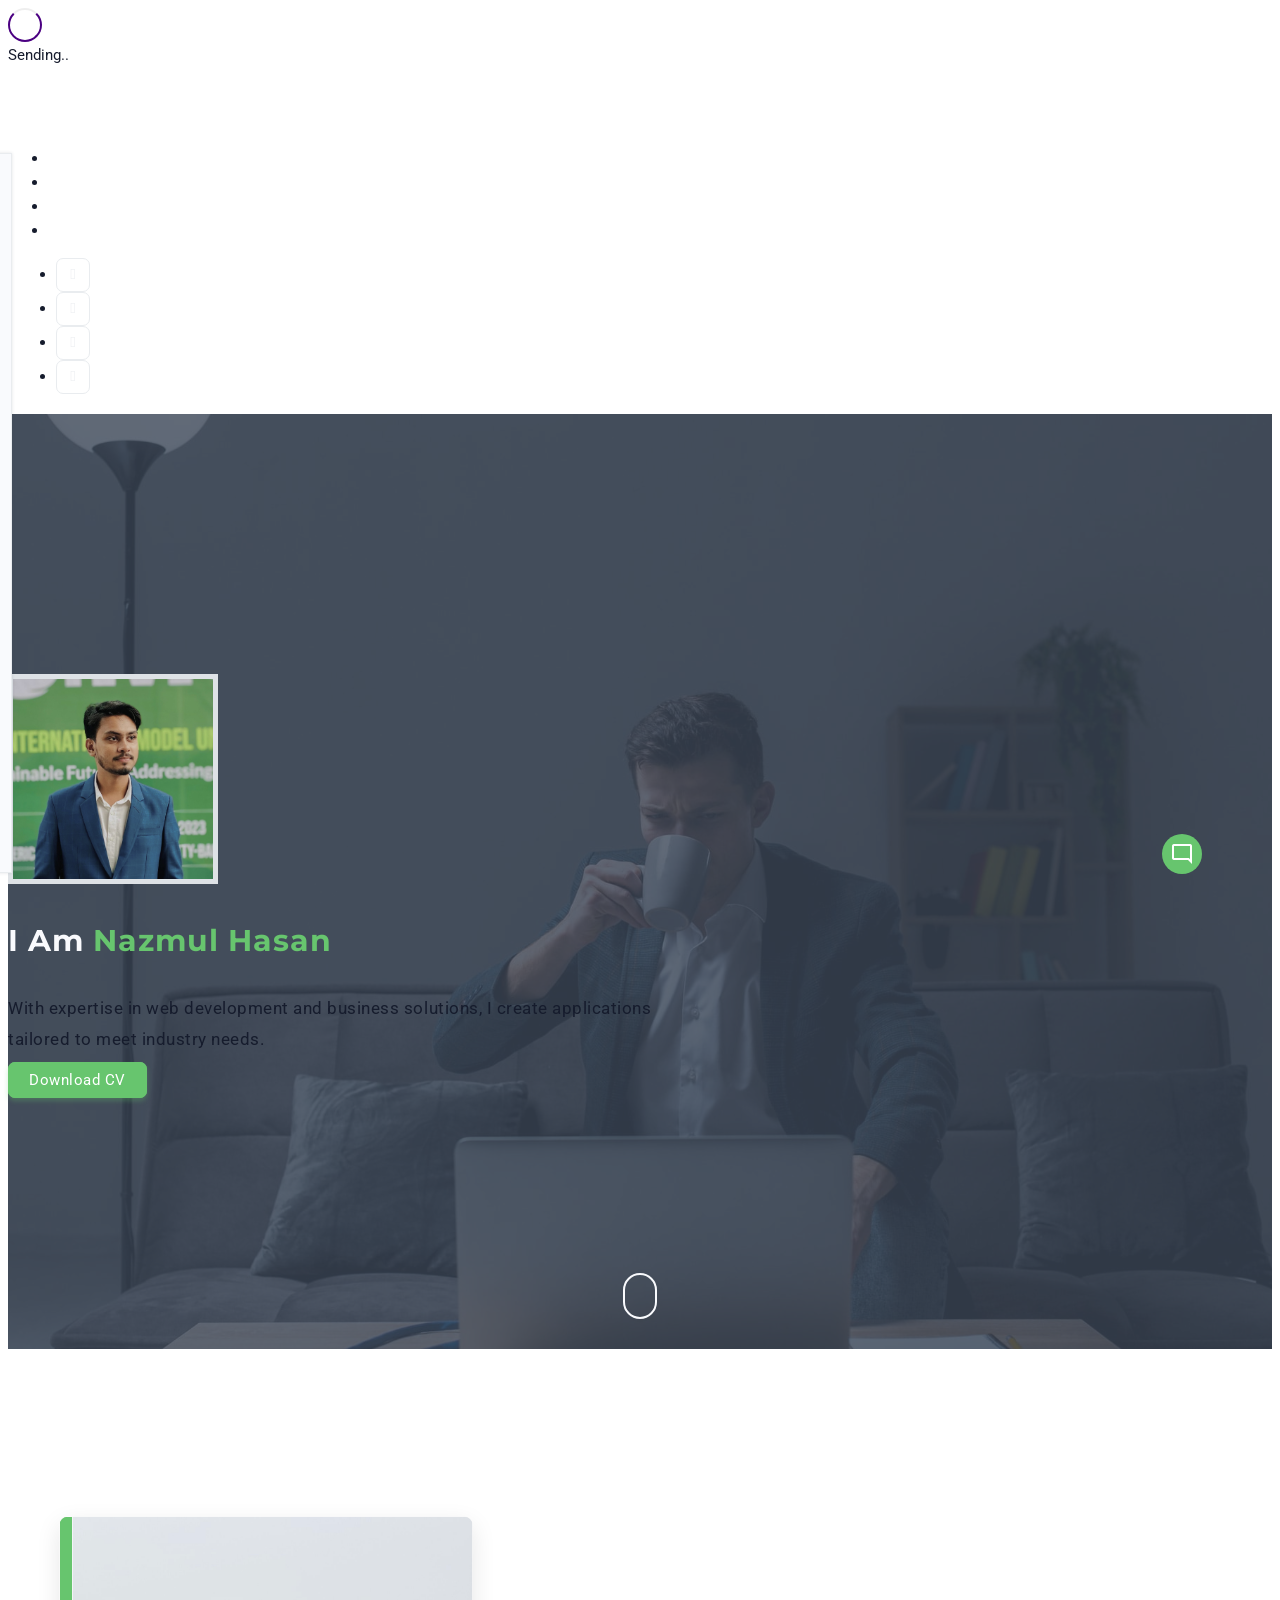
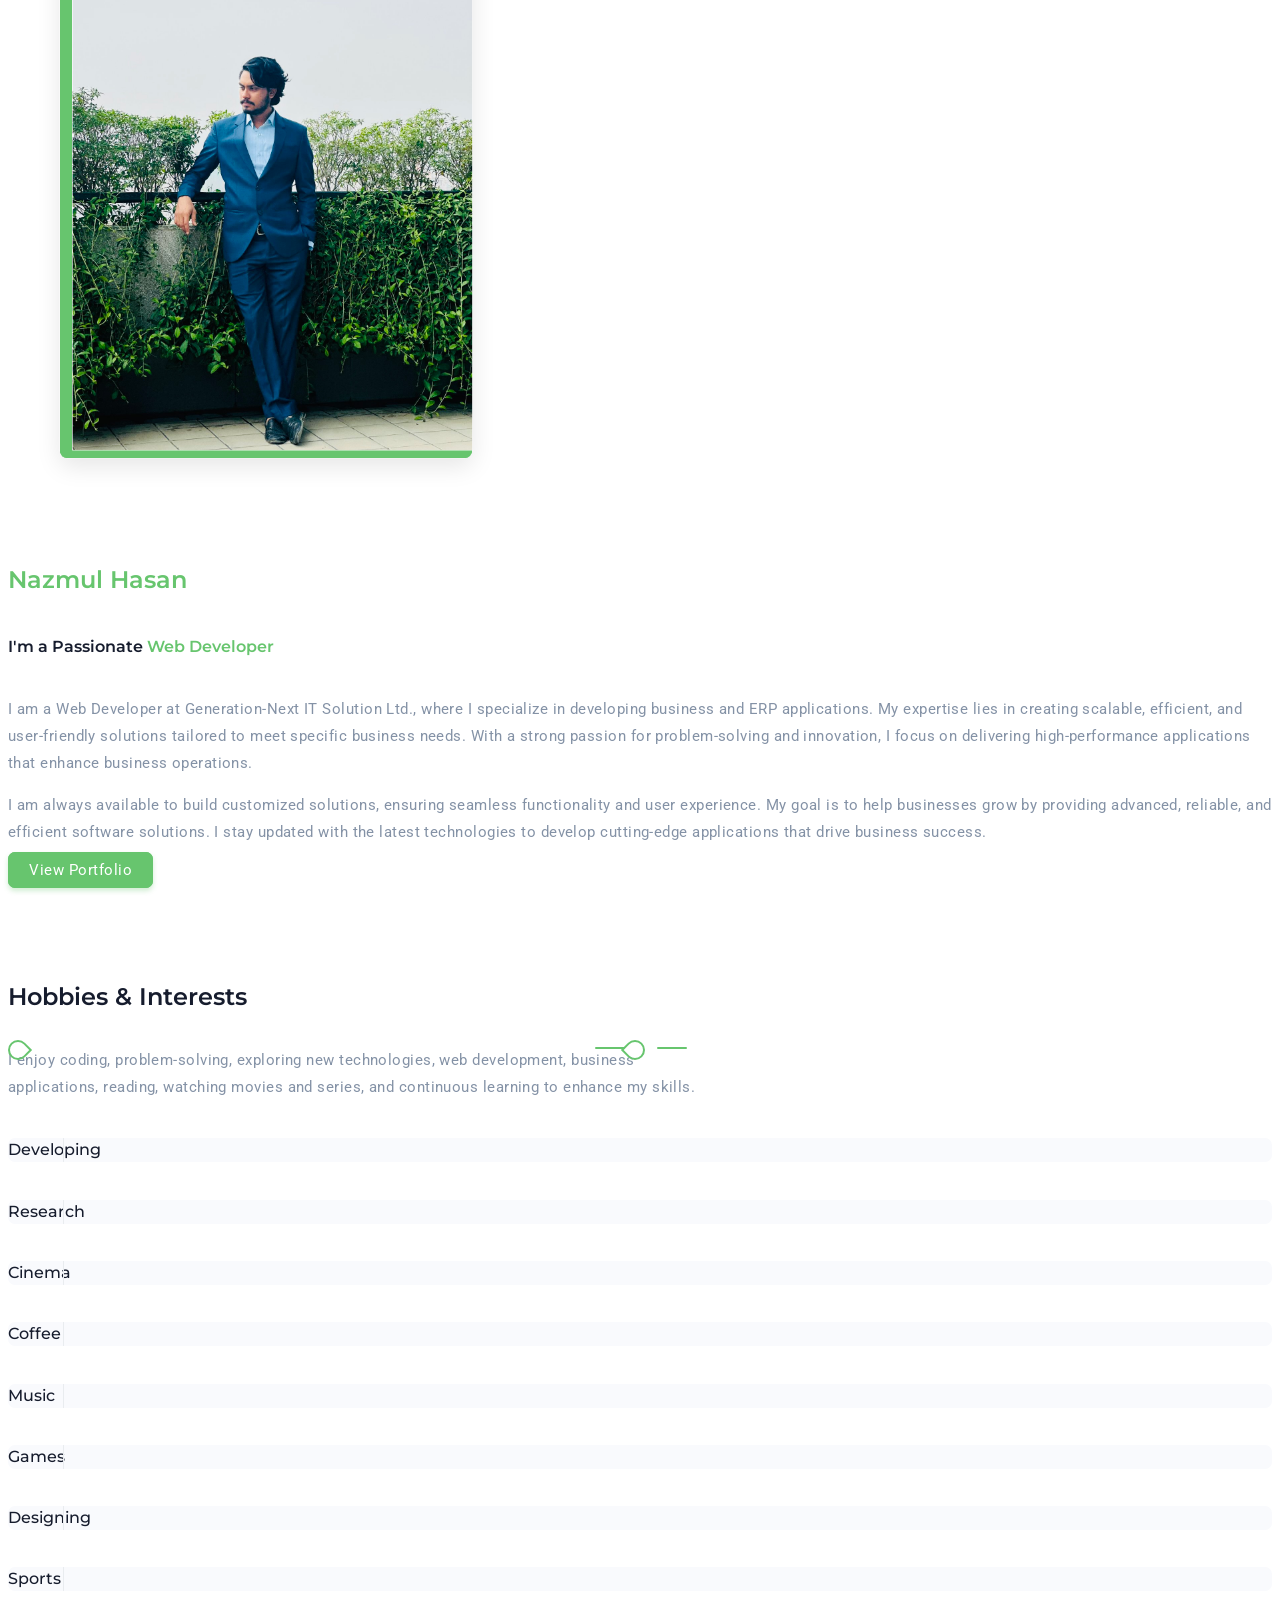
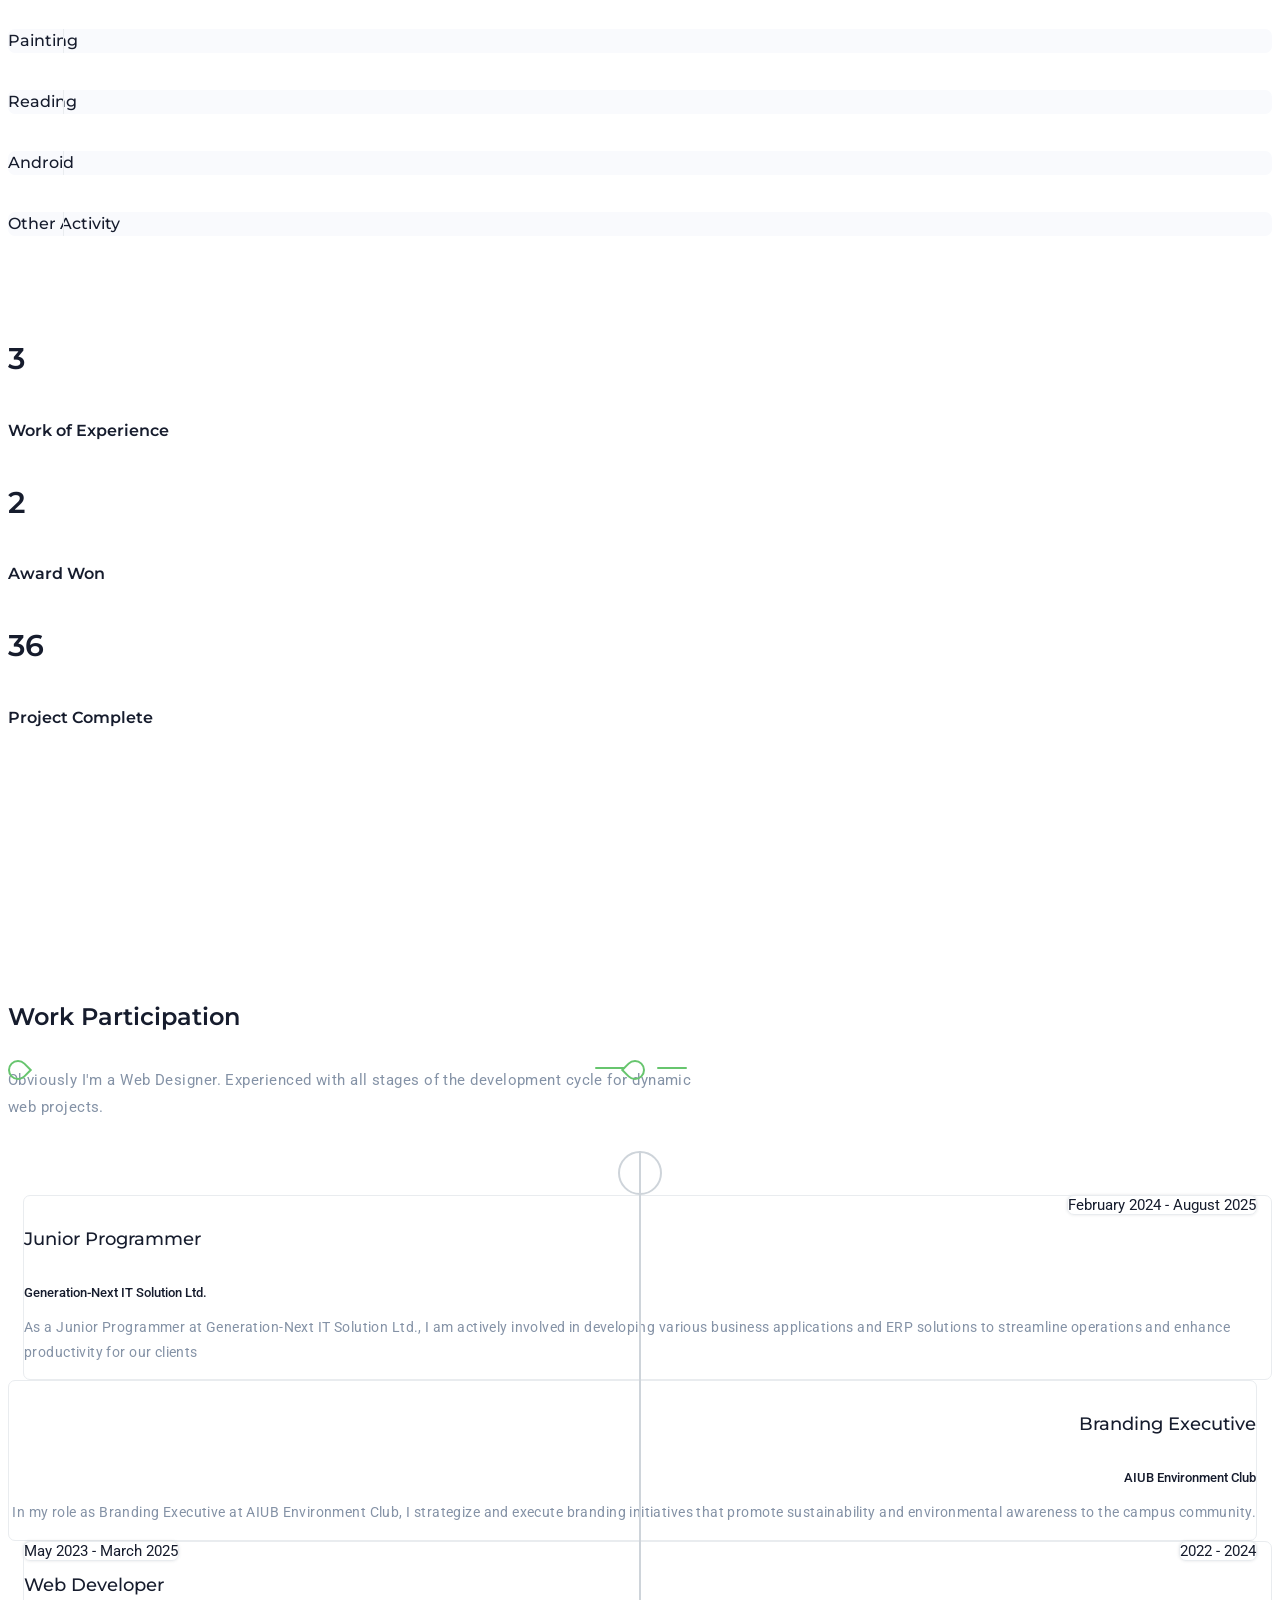
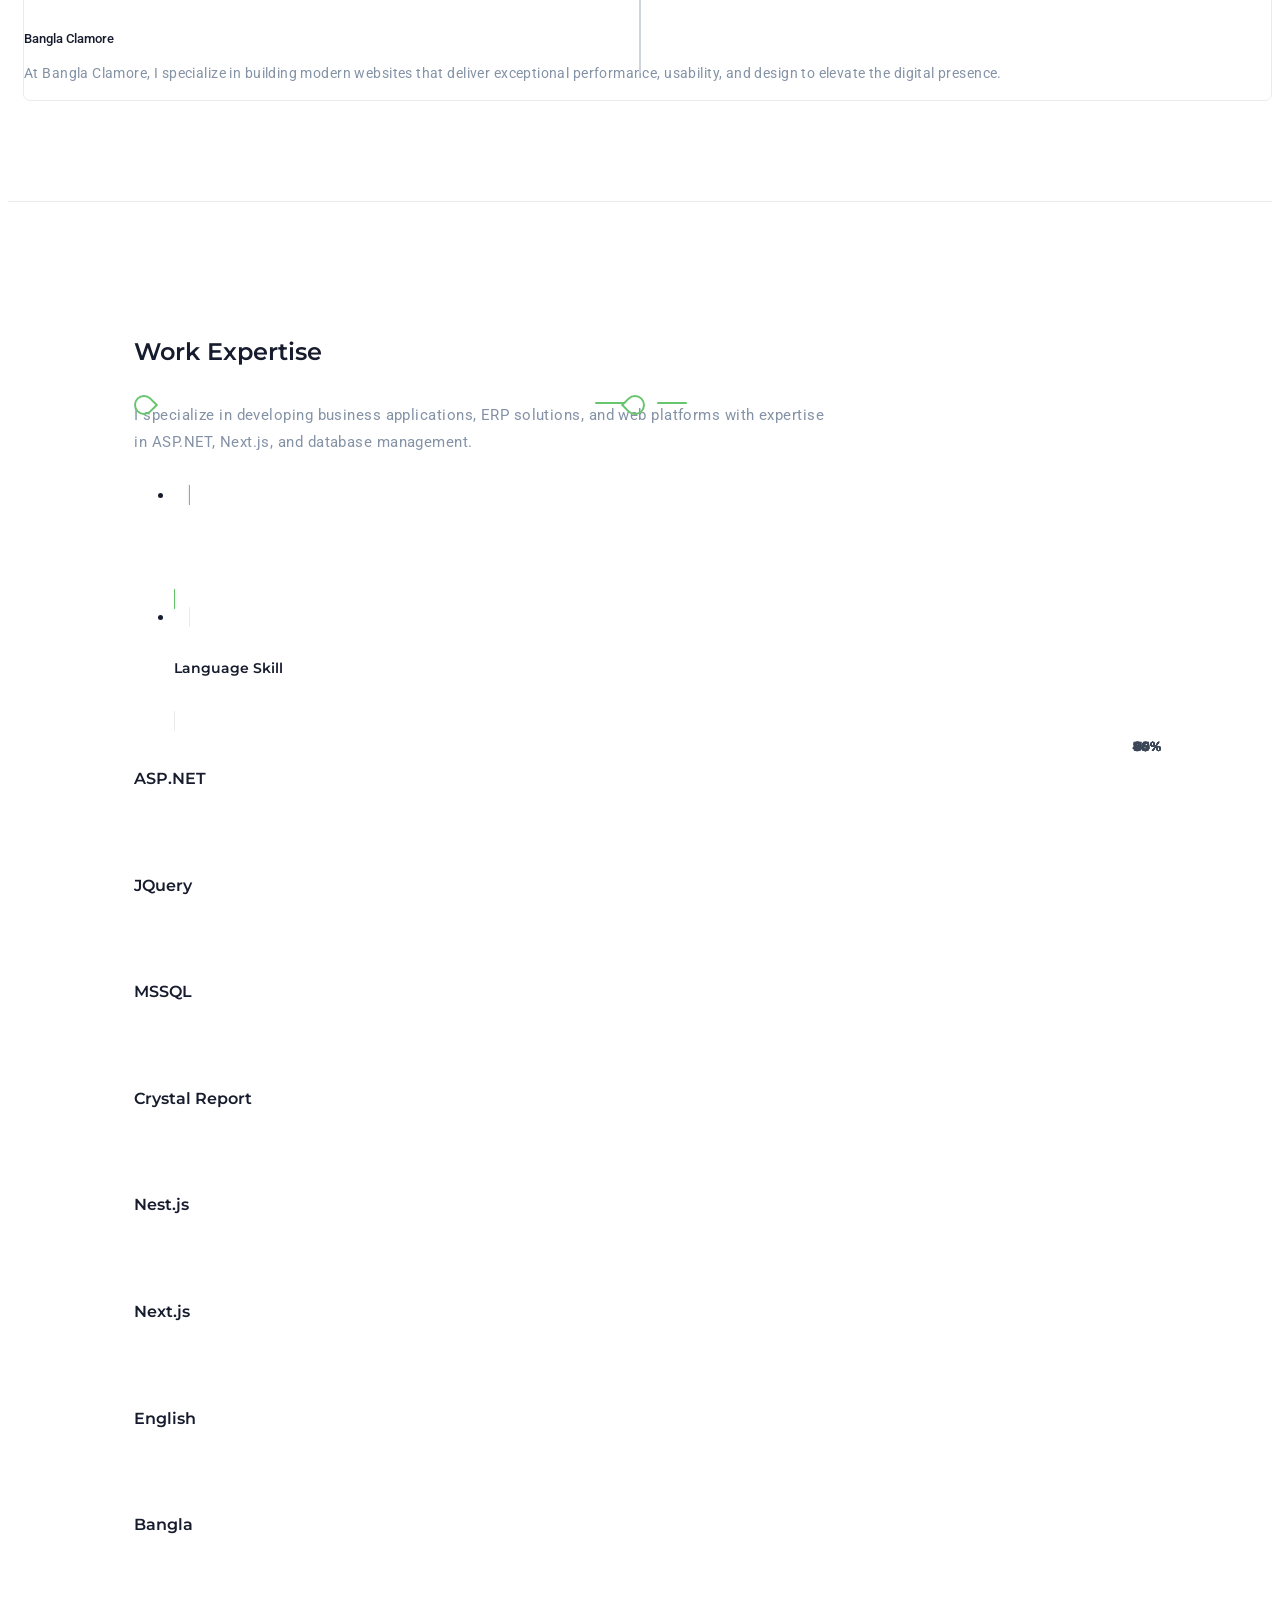
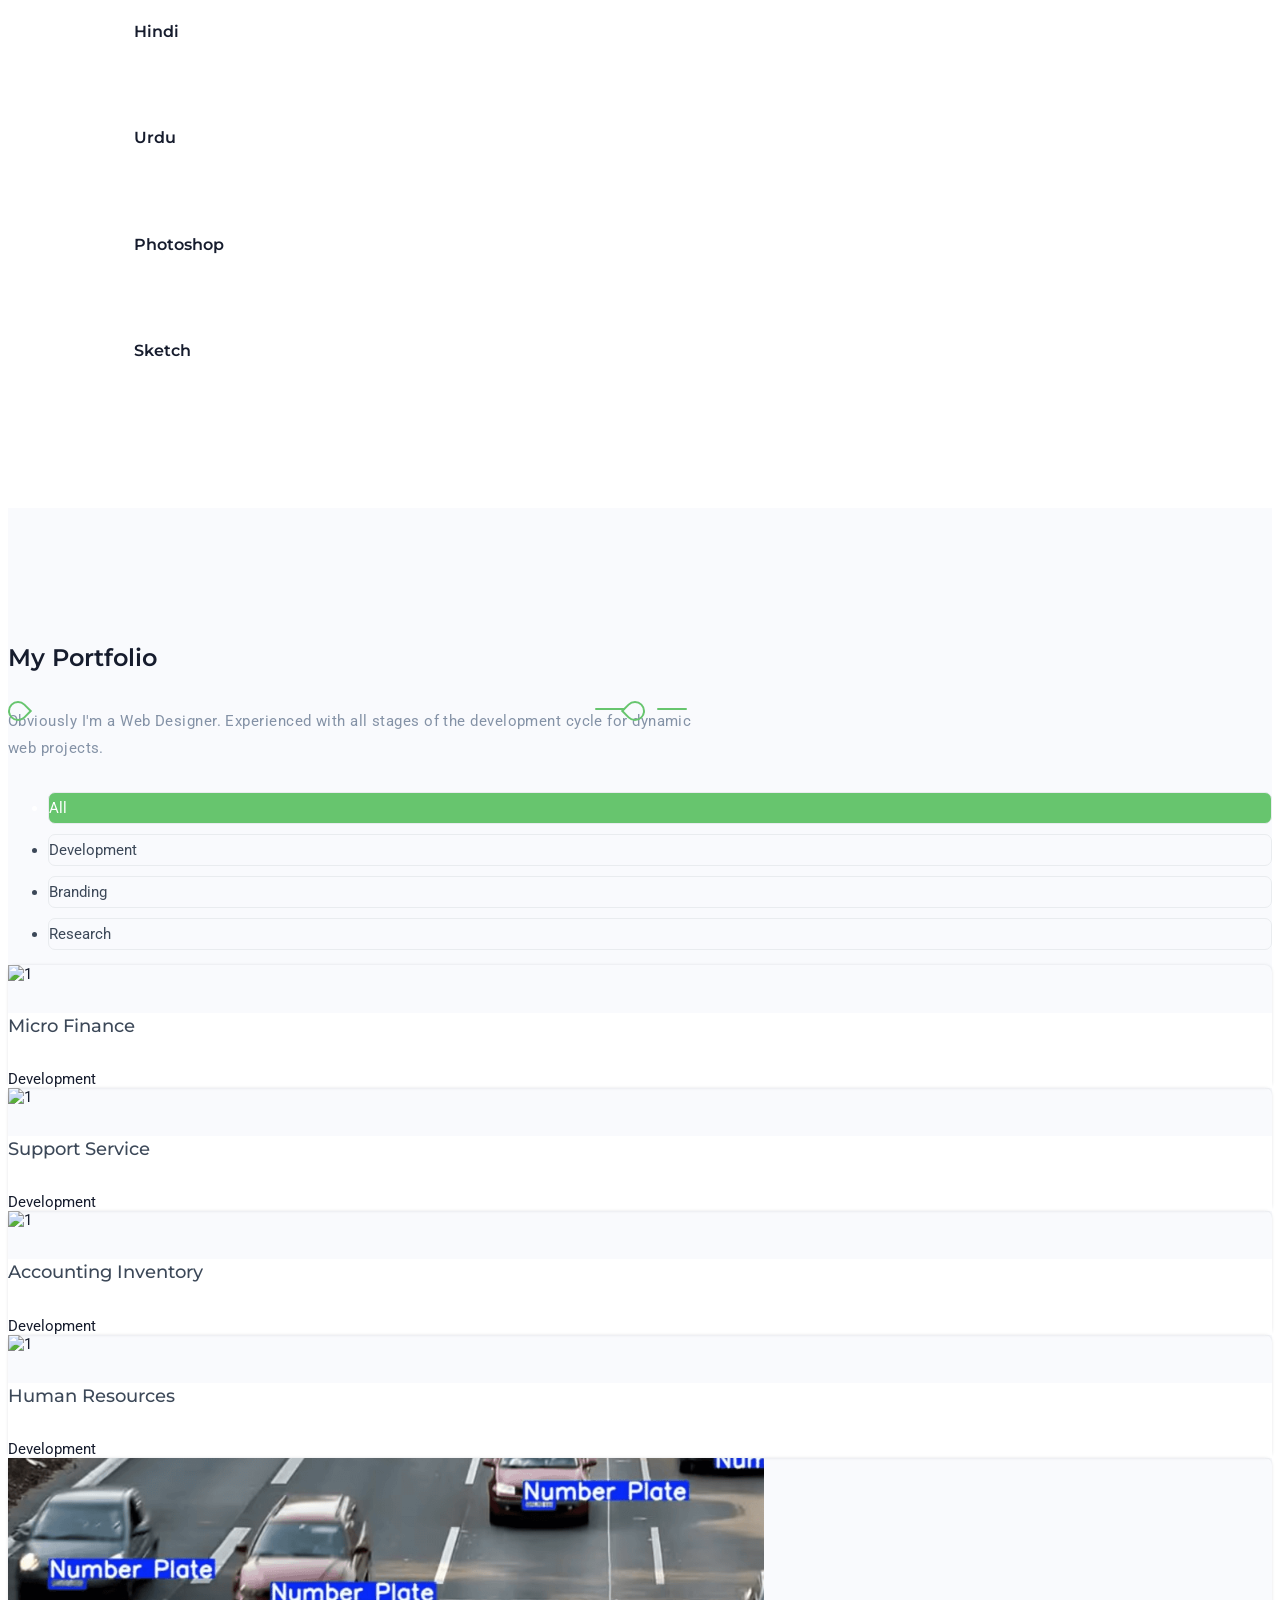
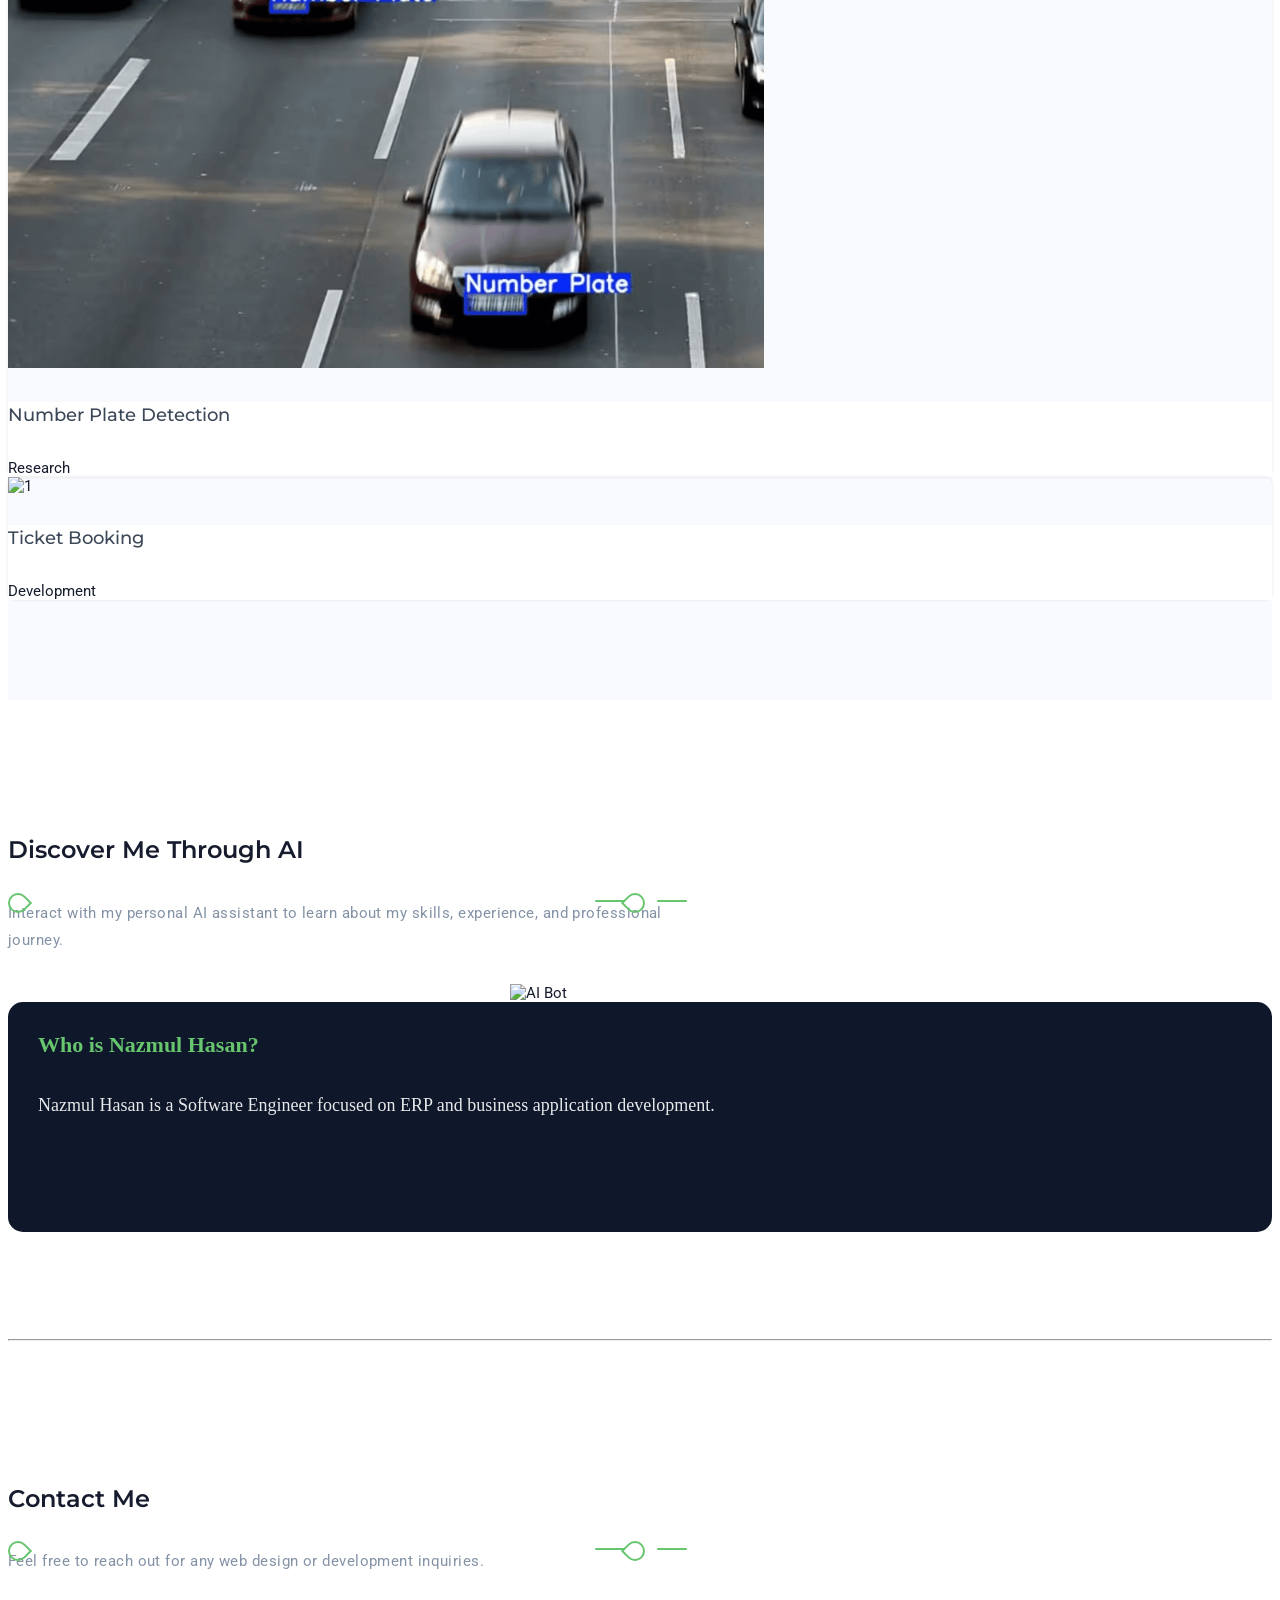
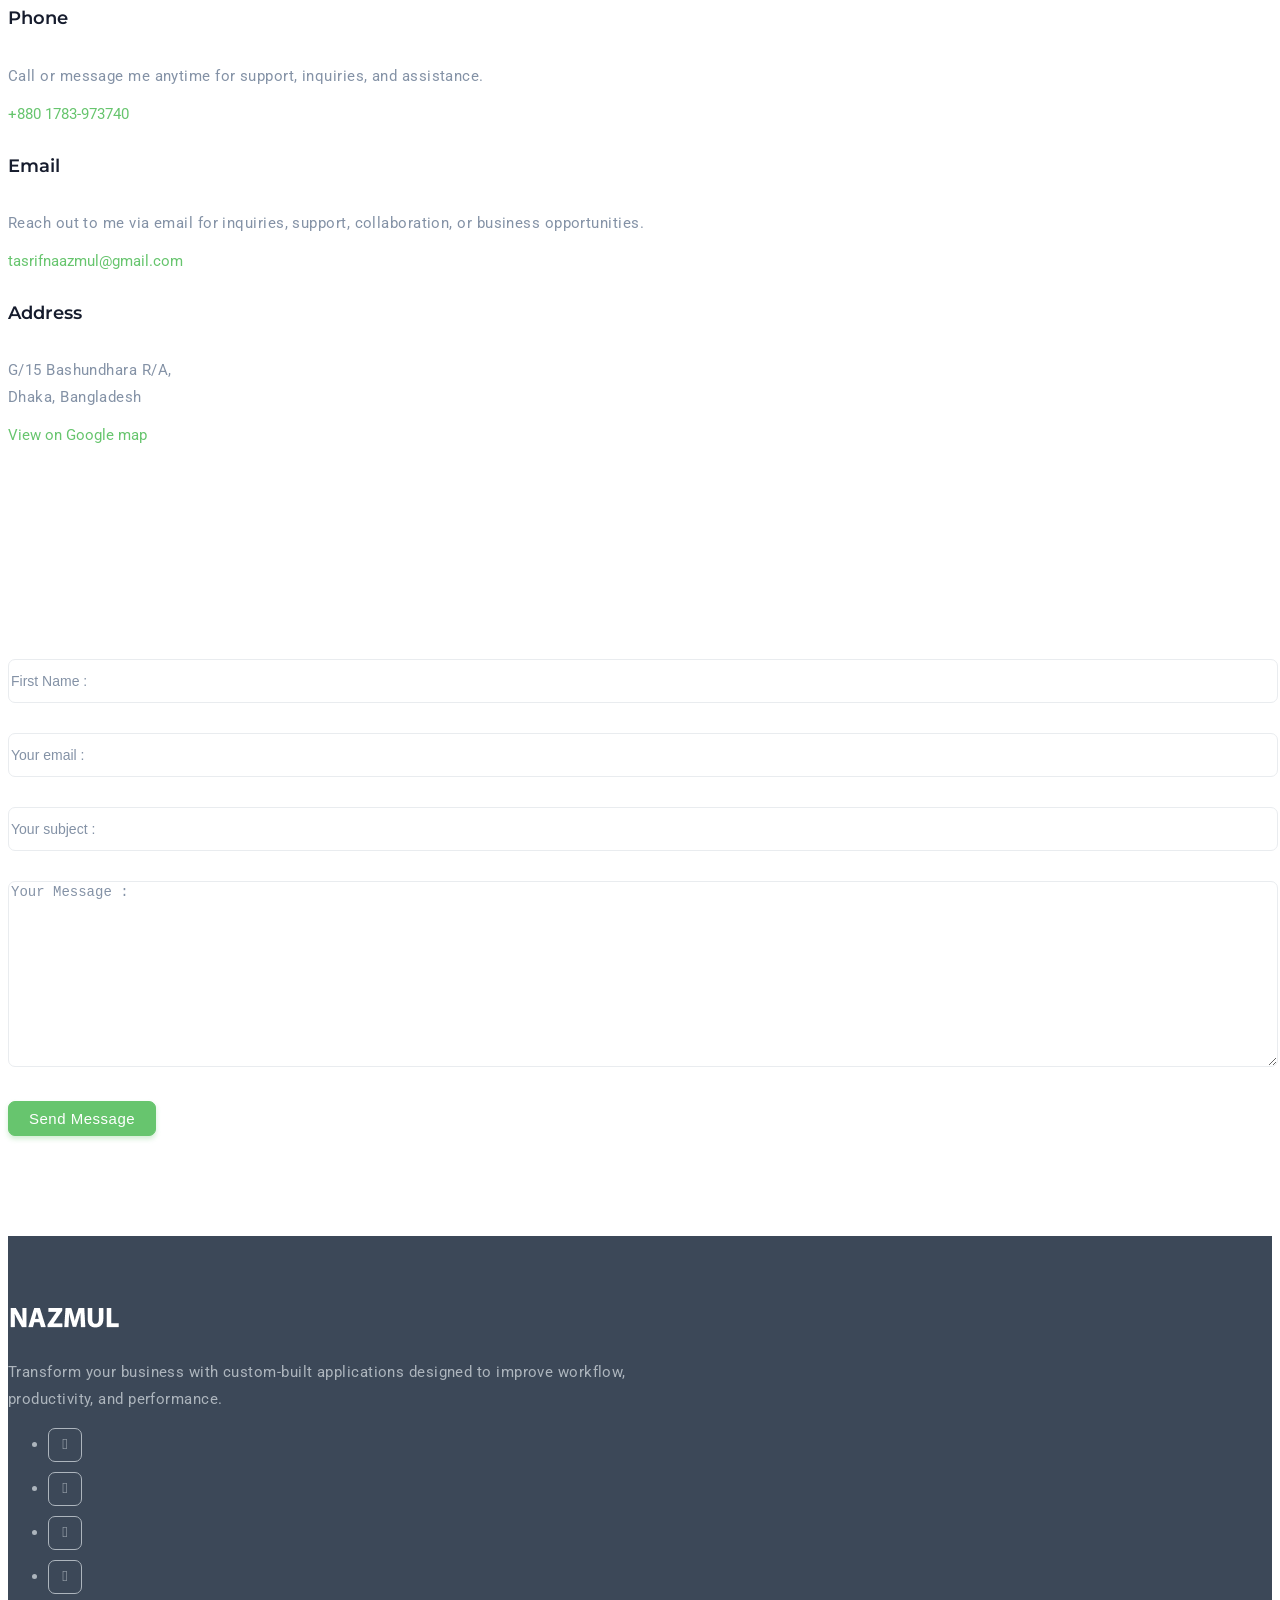
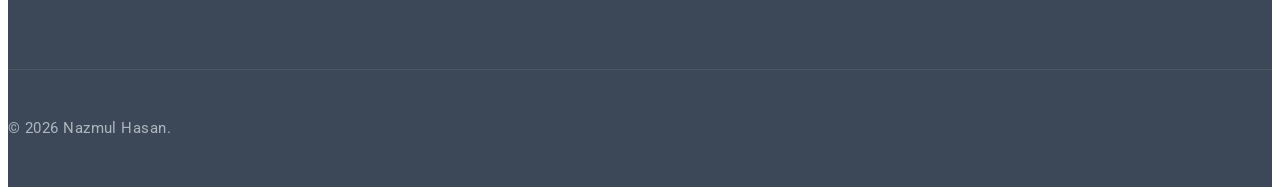
==== commit 6eb52c11: "Small changes" ====
--- a/index.html
+++ b/index.html
@@ -364,7 +364,7 @@
                 <div class="row mt-5 mt-sm-0 justify-content-center">
                     <div class="col-lg-12 text-center">
                         <div class="title-heading">
-                            <h1>This website is currently under development.</h1>
+                            <!-- <h1>This website is currently under development.</h1> -->
                             <img src="images/home/nazmul.jpg" class="img-fluid rounded-circle" alt="">
                             <!-- <h3 class="heading text-light title-dark mt-3">I Am <span class="typewrite text-primary" data-period="2000" data-type='[ "Software Engineer", "Web Developer"]'></span></h3> -->
                             <h3 class="heading text-light title-dark mt-3">I Am <span class="typewrite text-primary">Nazmul Hasan</span></h3>
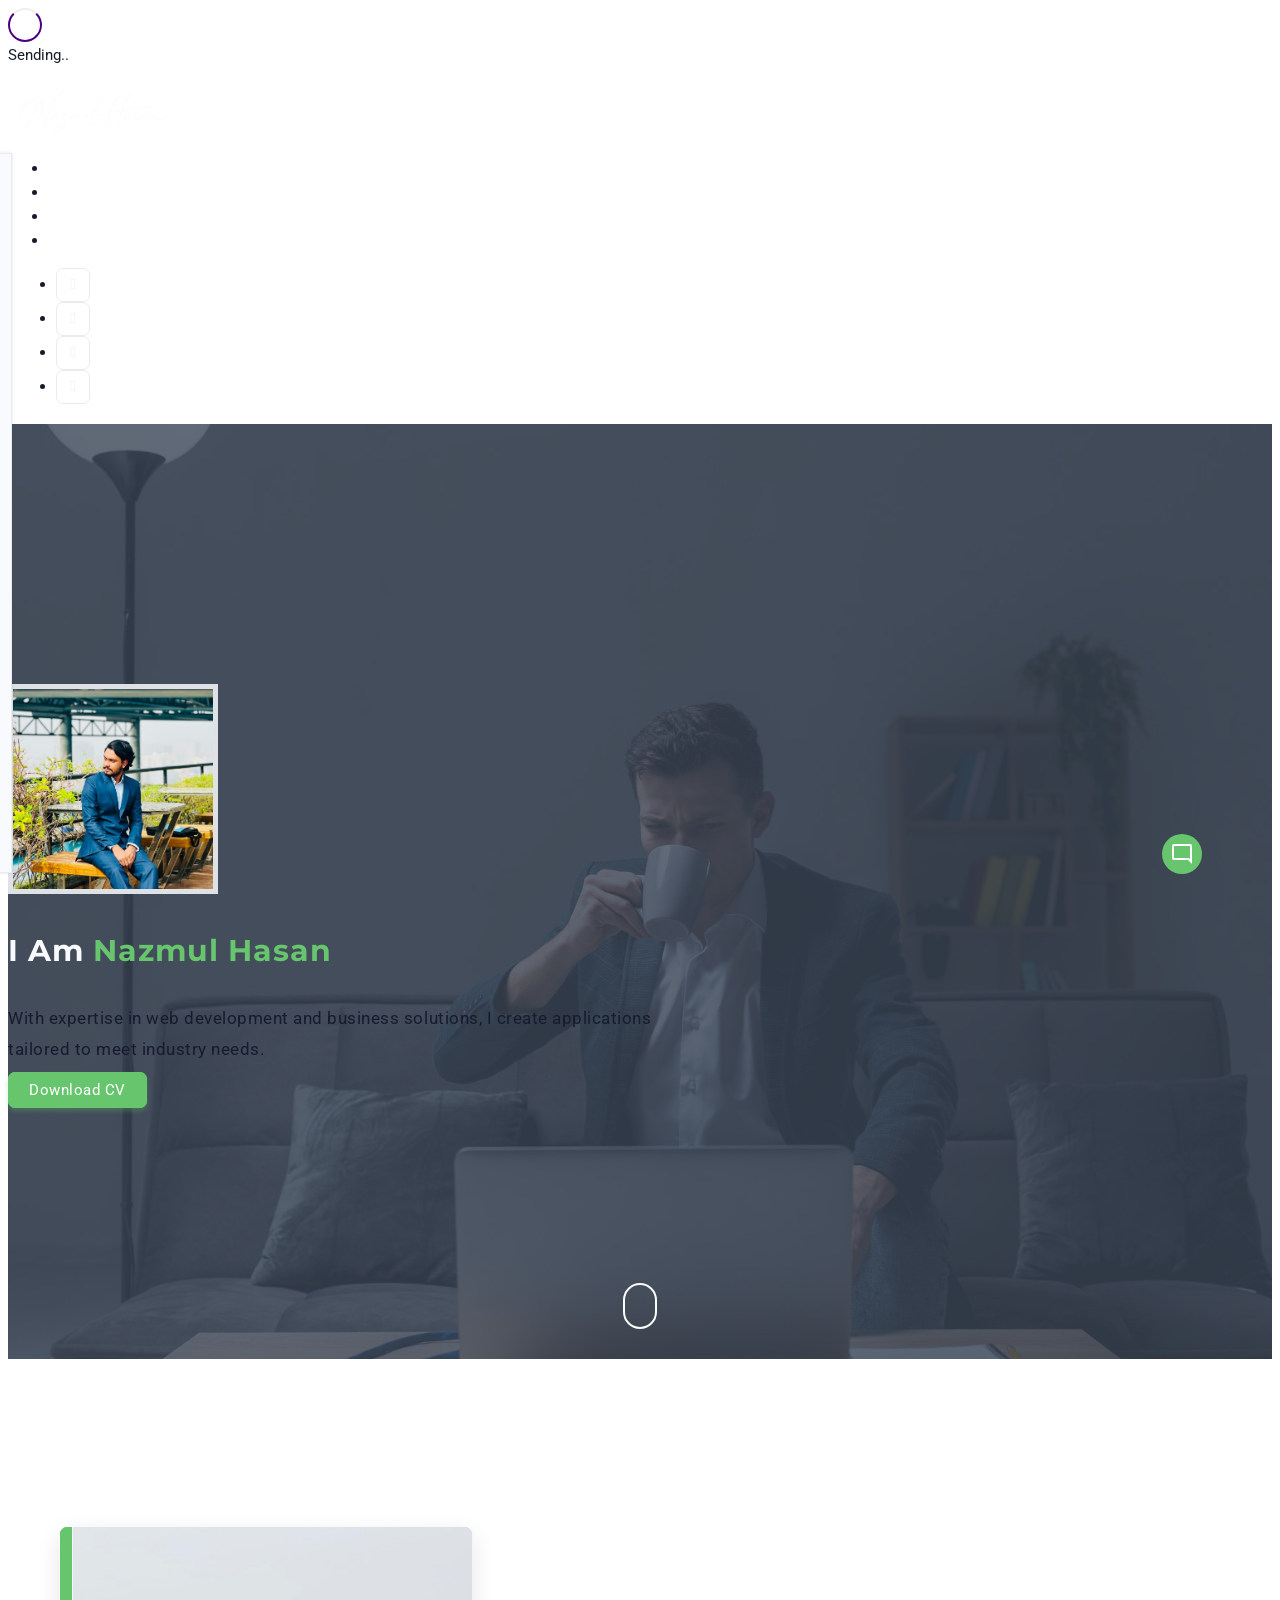
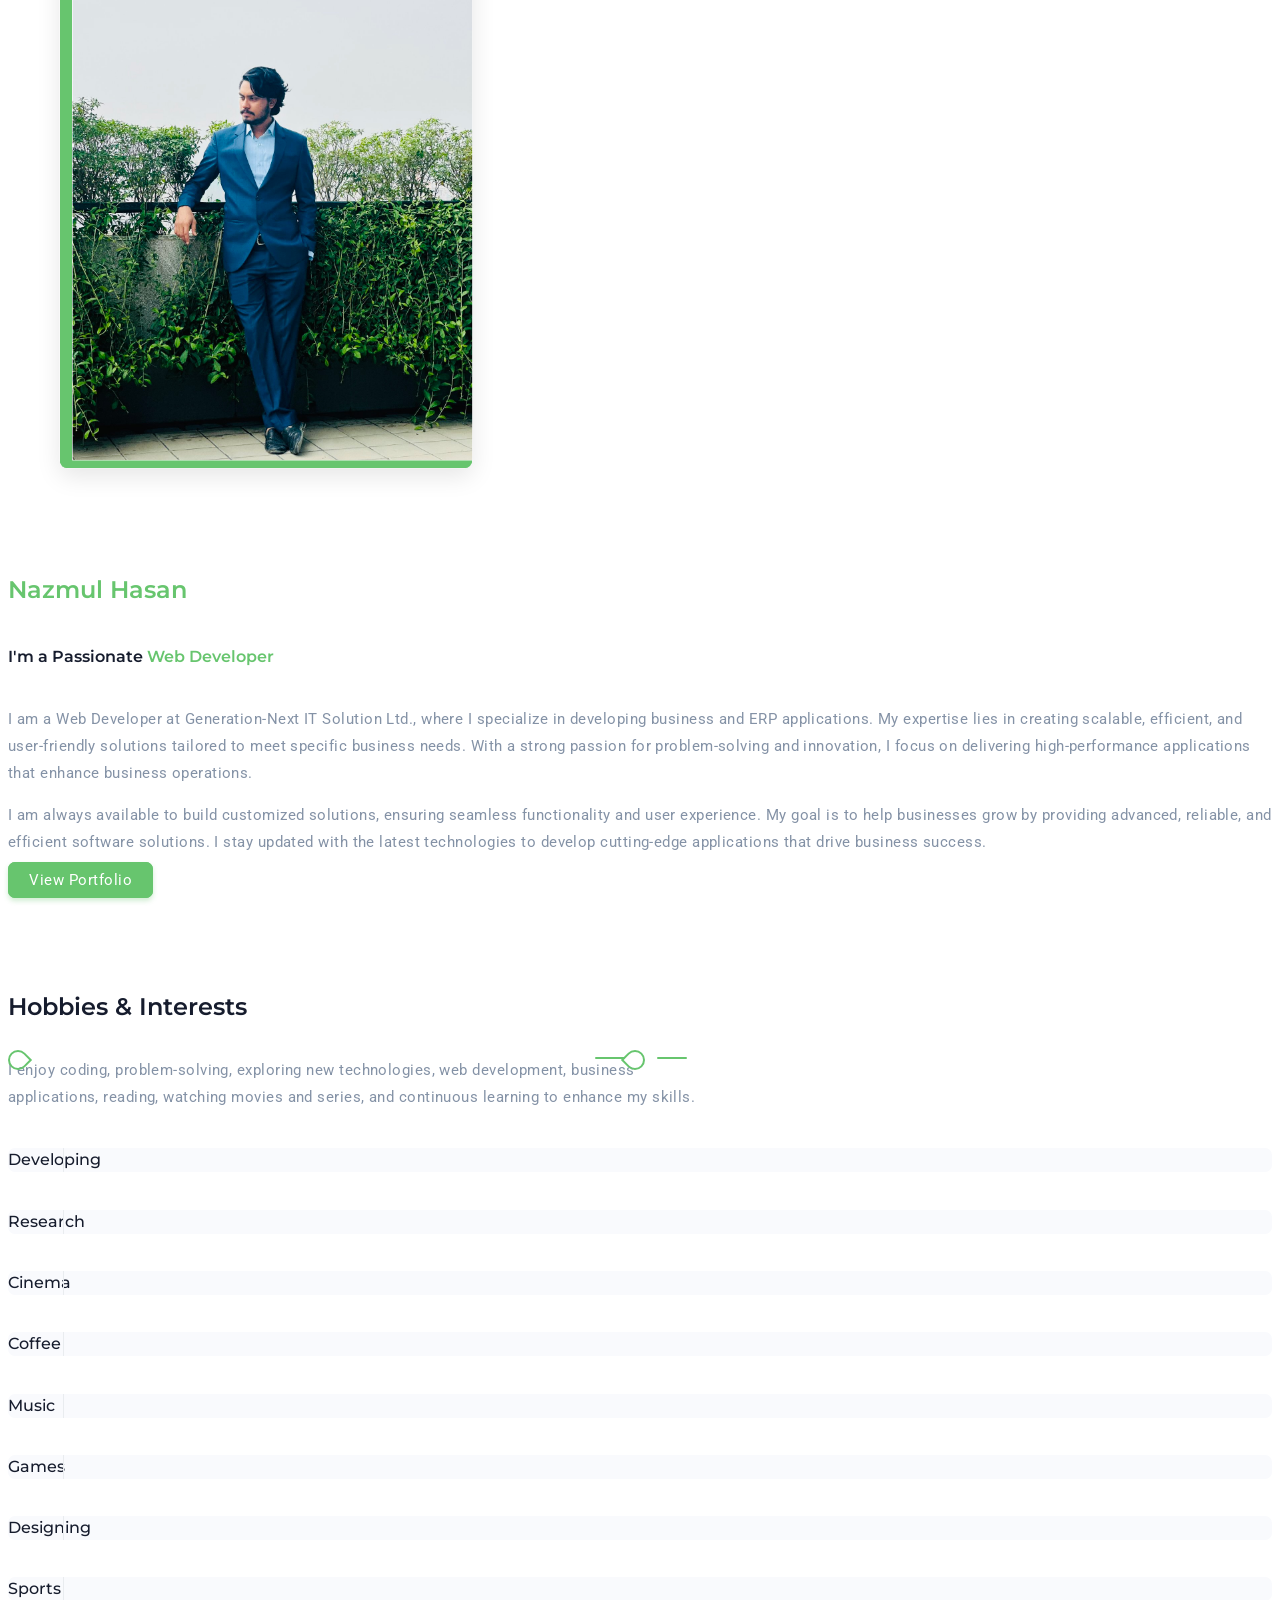
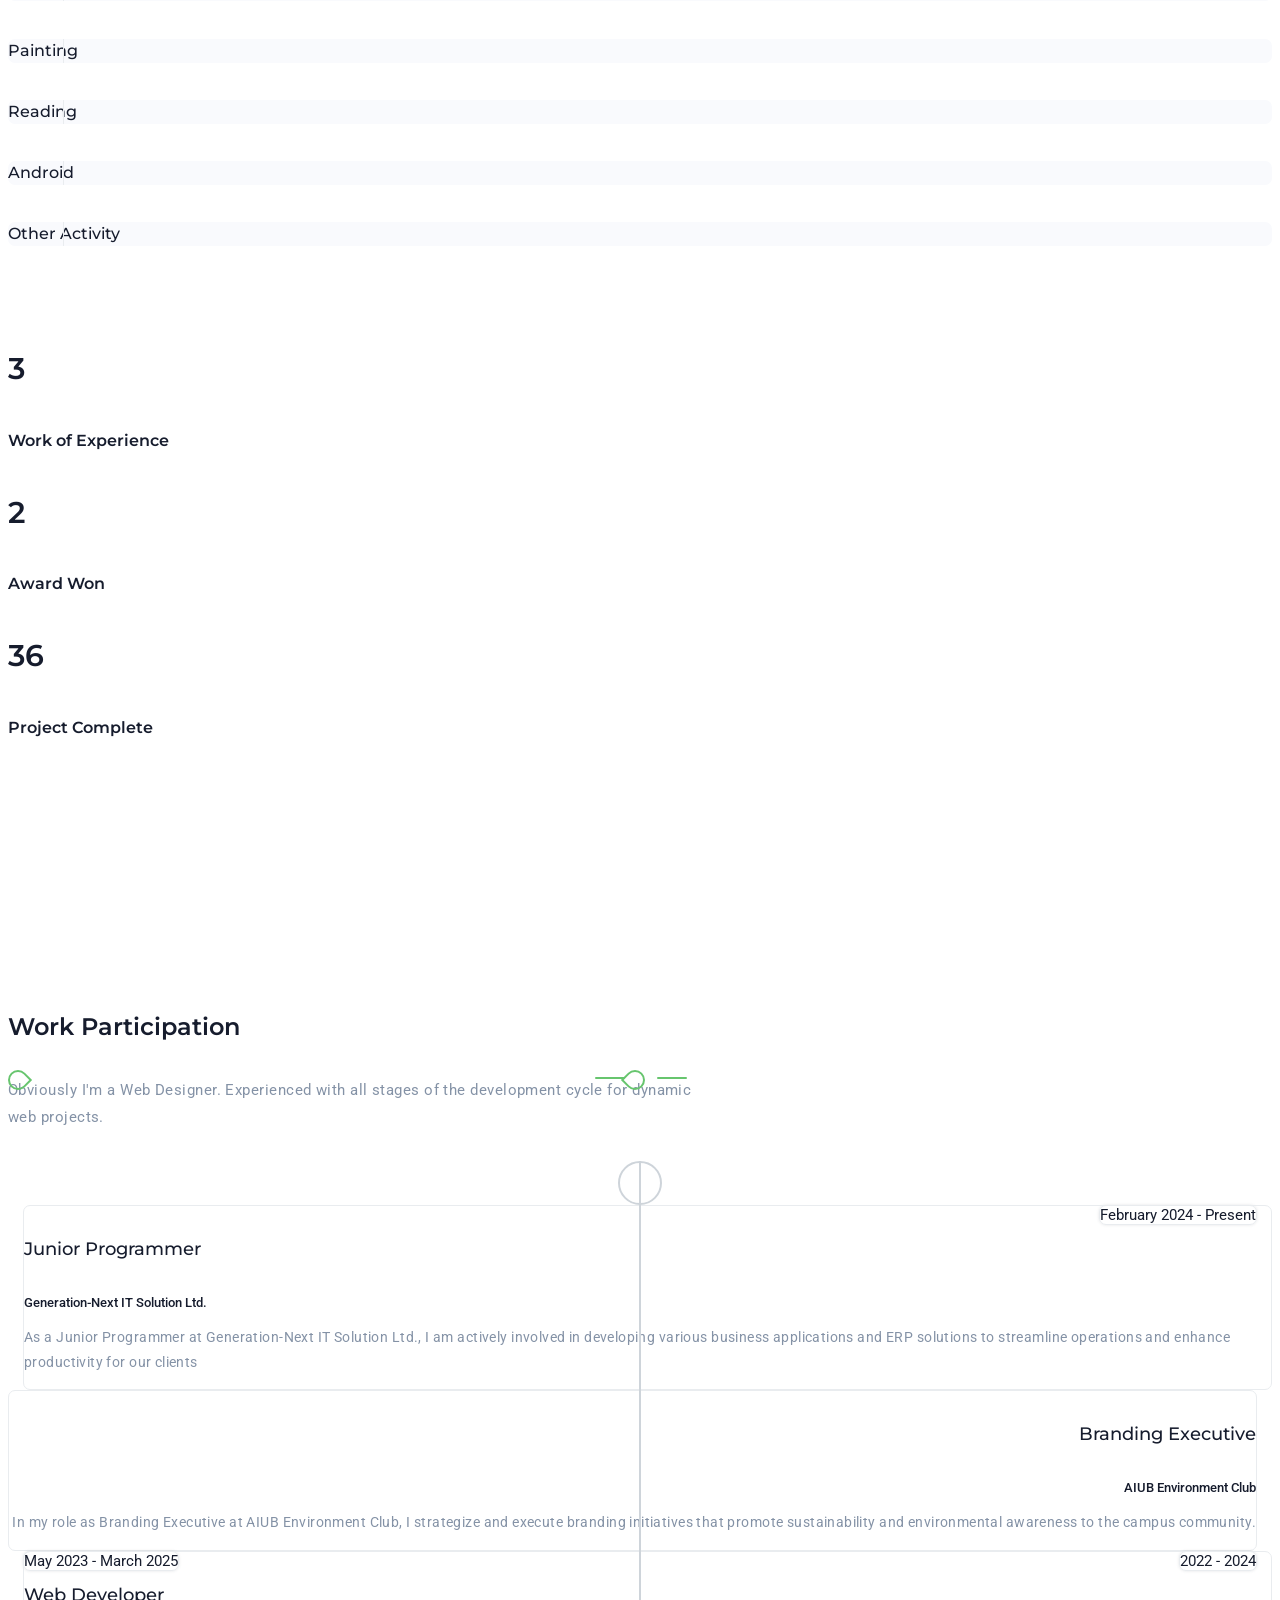
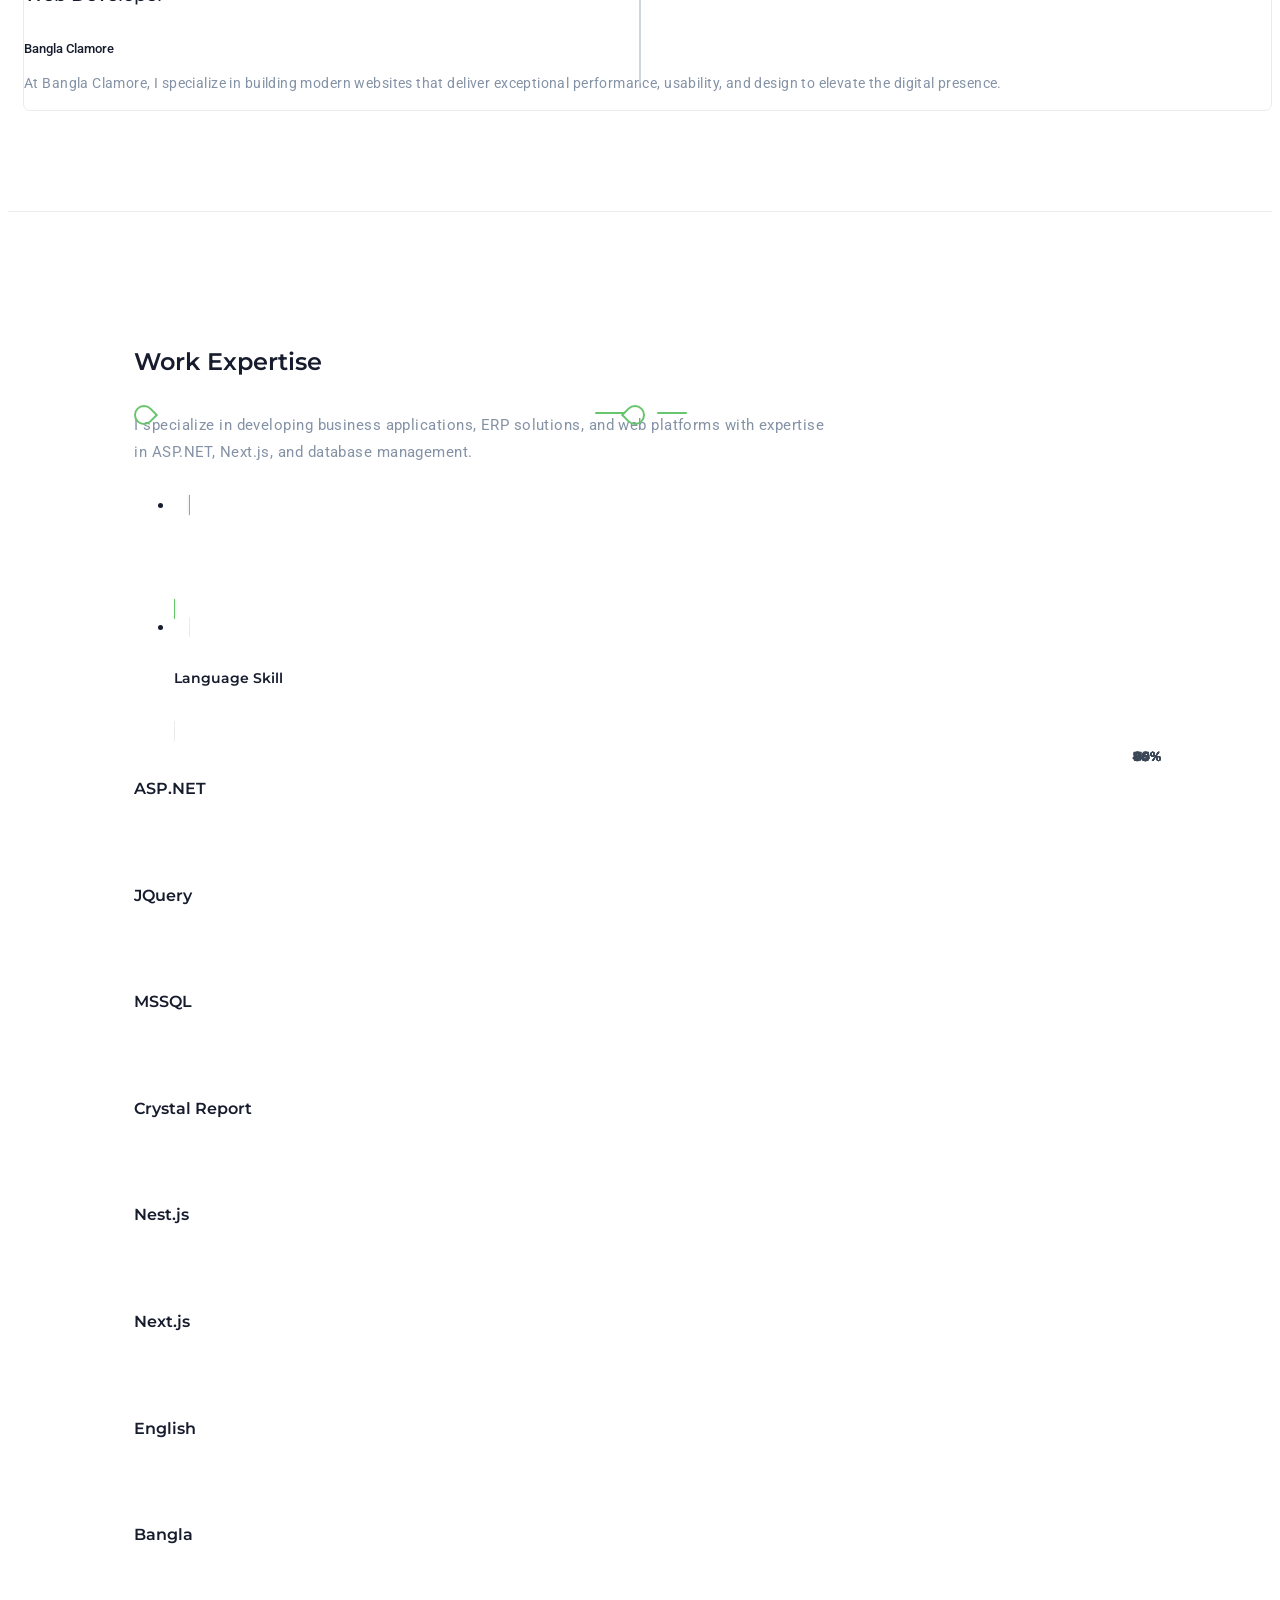
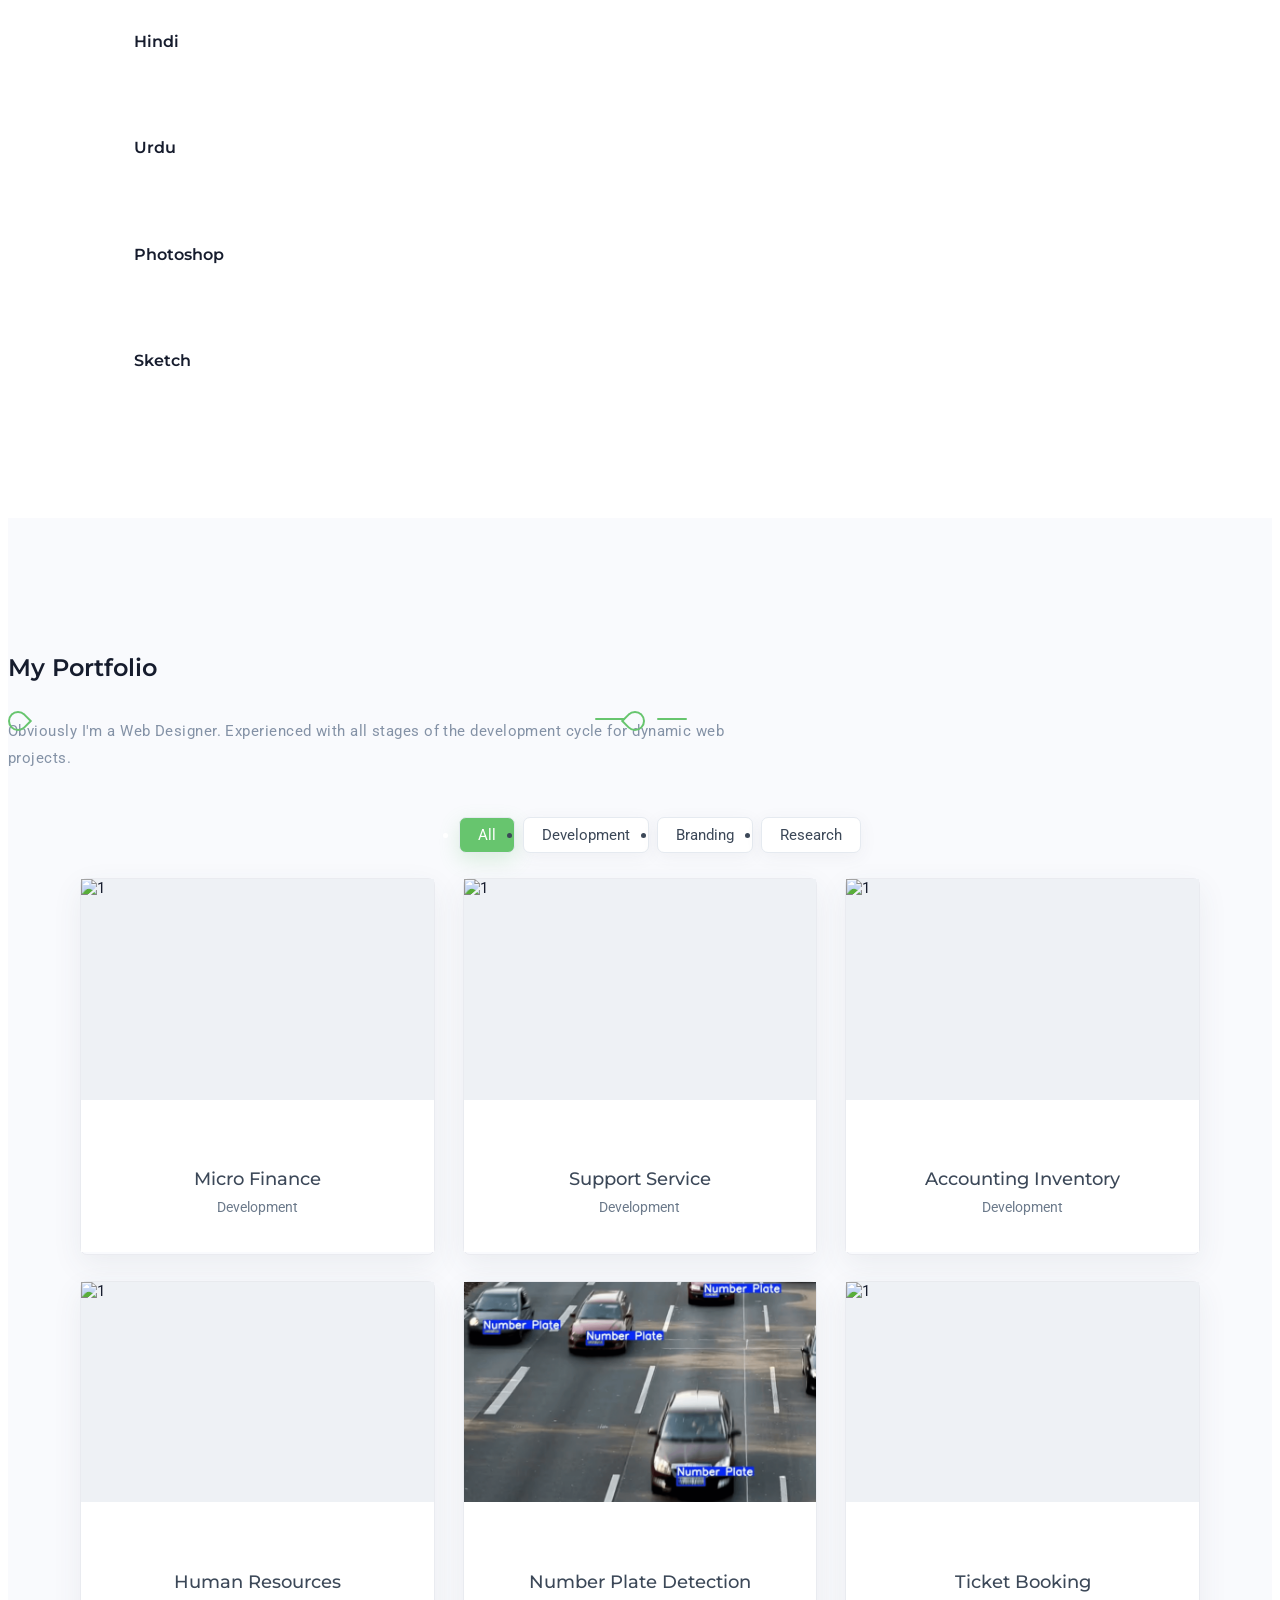
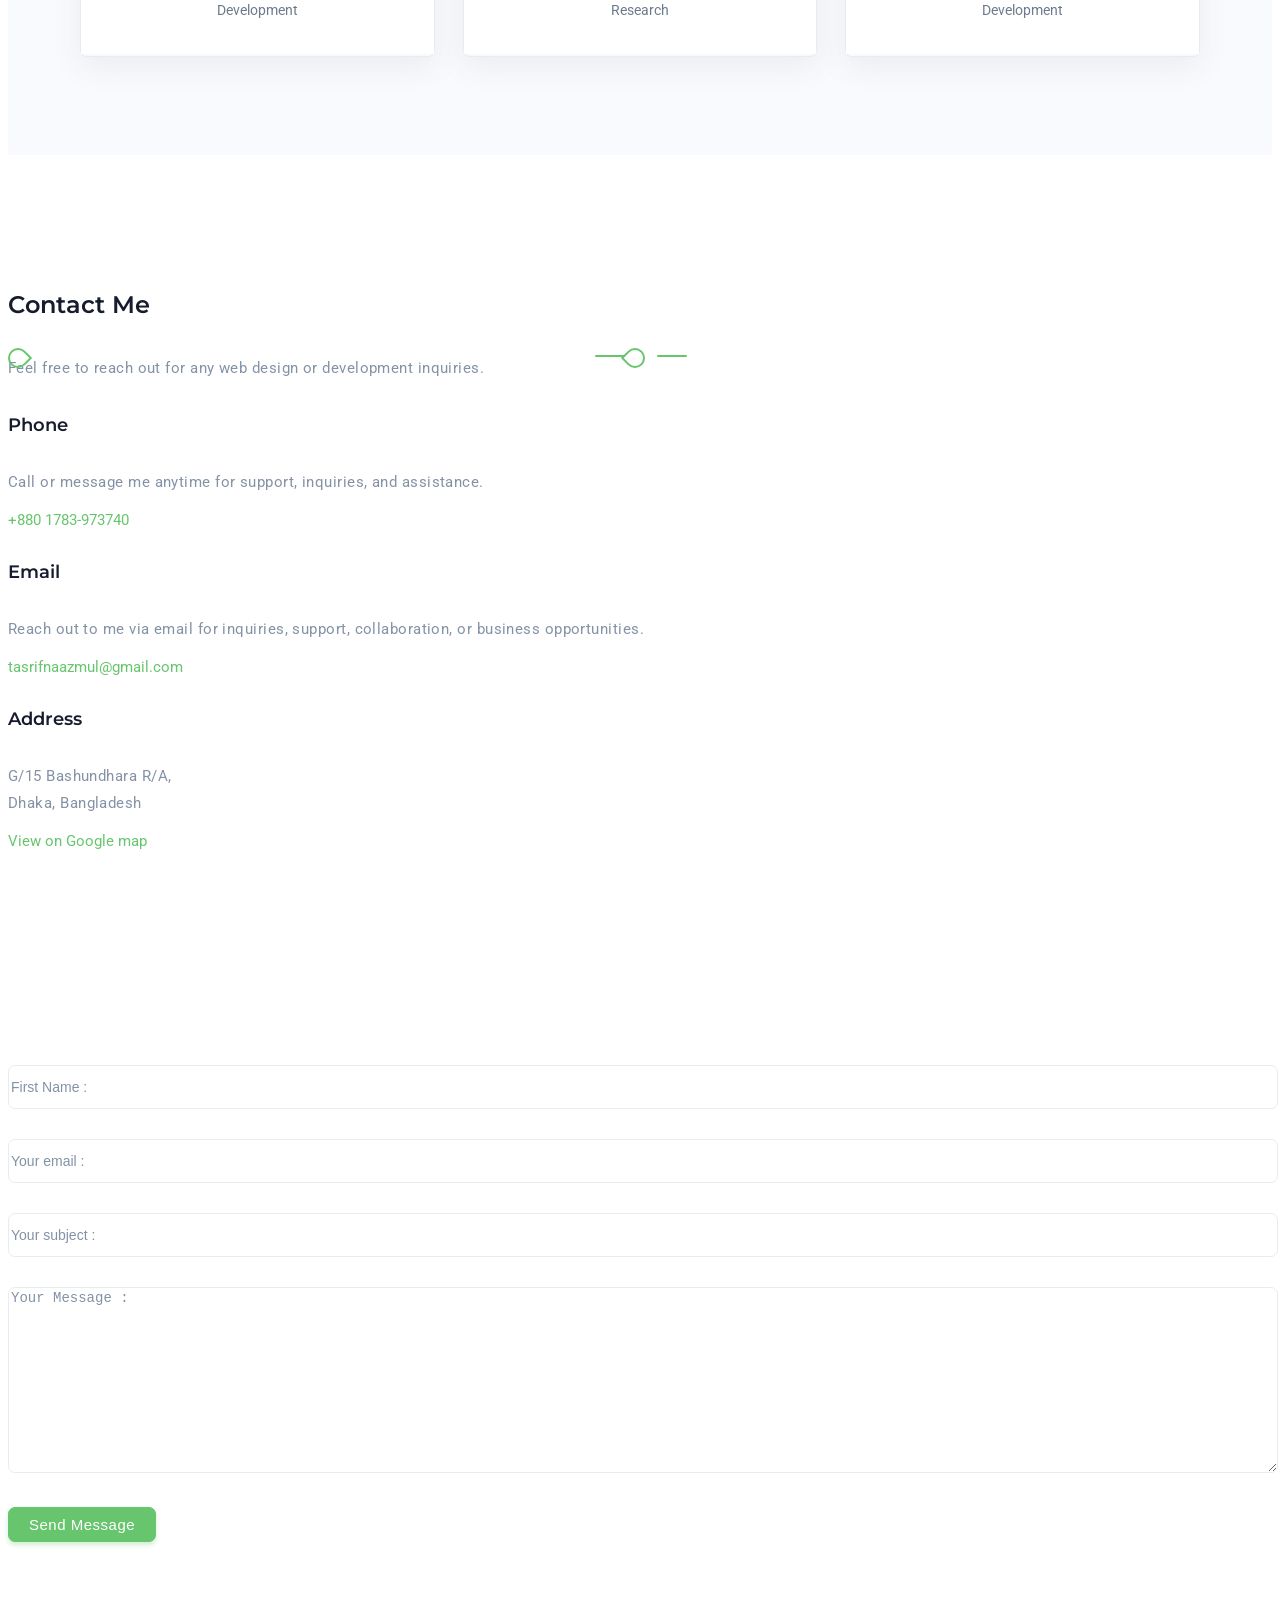
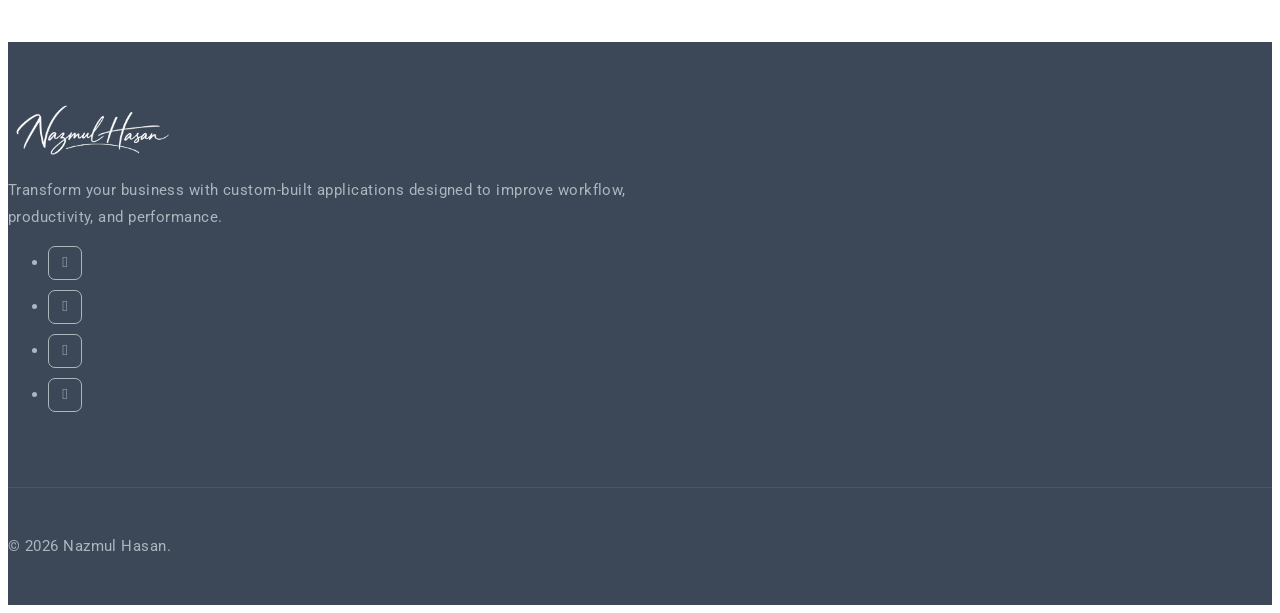
==== commit f72ea18d: "Update portfolio design, layout, and assets" ====
--- a/index.html
+++ b/index.html
@@ -29,6 +29,7 @@
         <!-- Custom Css -->
         <link href="css/style.min.css" rel="stylesheet" type="text/css" id="theme-opt">
         <link href="css/colors/light-green.css" rel="stylesheet" id="color-opt">
+        <link href="css/portfolio-polish.css" rel="stylesheet" type="text/css">
 
         <style>
             .favicon-img {
@@ -291,7 +292,7 @@
         <div id="preloader">
             <div id="status">
                 <div class="logo">
-                    <img src="images/logo.png" height="20" class="d-block mx-auto" alt="">
+                    <img src="images/branding/NazmulHasan_Dark.png" class="brand-calligraphy d-block mx-auto" alt="Nazmul Hasan">
                 </div>
                 <div class="spinner">
                     <div class="bounce1"></div>
@@ -306,8 +307,8 @@
         <nav id="navbar" class="navbar navbar-expand-lg fixed-top navbar-custom navbar-light sticky">
     		<div class="container">
                 <a class="navbar-brand" href="#">
-                    <img src="images/logo.png" class="l-dark" alt="">
-                    <img src="images/logo-light.png" class="l-light" alt="">
+                    <img src="images/branding/NazmulHasan_Dark.png" class="l-dark brand-calligraphy" alt="Nazmul Hasan">
+                    <img src="images/branding/NazmulHasan_Light.png" class="l-light brand-calligraphy" alt="Nazmul Hasan">
                 </a>
                 <button class="navbar-toggler" type="button" data-bs-toggle="collapse" data-bs-target="#navbarCollapse" aria-controls="navbarCollapse" aria-expanded="false" aria-label="Toggle navigation">
                     <span data-feather="menu" class="fea icon-md"></span>
@@ -365,13 +366,13 @@
                     <div class="col-lg-12 text-center">
                         <div class="title-heading">
                             <!-- <h1>This website is currently under development.</h1> -->
-                            <img src="images/home/nazmul.jpg" class="img-fluid rounded-circle" alt="">
+                            <img src="images/home/NazmulHasan.jpeg" class="img-fluid rounded-circle" alt="">
                             <!-- <h3 class="heading text-light title-dark mt-3">I Am <span class="typewrite text-primary" data-period="2000" data-type='[ "Software Engineer", "Web Developer"]'></span></h3> -->
                             <h3 class="heading text-light title-dark mt-3">I Am <span class="typewrite text-primary">Nazmul Hasan</span></h3>
                             <p class="para-desc mx-auto text-white-50">With expertise in web development and business solutions, I create applications tailored to meet industry needs.</p>
                             <div class="mt-4">
                                 <!-- <a href="" class="btn btn-primary rounded">Download CV <i data-feather="download" class="fea icon-sm"></i></a> -->
-                                <a href="pdf/CV.pdf" target="_blank"  class="btn btn-primary rounded" download>Download CV <i data-feather="download" class="fea icon-sm"></i></a>
+                                <a href="pdf/CV_Nazmul_Hasan.pdf" target="_blank"  class="btn btn-primary rounded" download>Download CV <i data-feather="download" class="fea icon-sm"></i></a>
                             </div>
                         </div>
                     </div><!--end col-->
@@ -646,7 +647,7 @@
                                     <div class="title-line"></div>
                                 </div>
                             </div>
-                            <p class="text-muted mx-auto para-desc mt-5 mb-0">Obviously I'm a Web Designer. Experienced with all stages of the development cycle for dynamic web projects.</p>
+                            <p class="text-muted mx-auto para-desc mt-5 mb-0">A selection of practical web and business solutions focused on usability, reliability, and real-world impact.</p>
                         </div>
                     </div><!--end col-->
                 </div><!--end row-->
@@ -773,7 +774,7 @@
                             <div class="timeline-item mt-4">
                                 <div class="row">
                                     <div class="col-lg-6 col-md-6 col-sm-6">
-                                        <div class="duration date-label-left border rounded p-2 ps-4 pe-4 position-relative shadow text-start">February 2024 - August 2025</div>
+                                        <div class="duration date-label-left border rounded p-2 ps-4 pe-4 position-relative shadow text-start">February 2024 - Present</div>
                                     </div><!--end col-->
                                     <div class="col-lg-6 col-md-6 col-sm-6">
                                         <div class="event event-description-right rounded p-4 border float-left text-start">
@@ -1037,7 +1038,7 @@
                 </div><!--end row-->
                 <!-- Gallary -->
                 <!-- Gallary -->
-                <div id="grid" class="row">
+                <div id="grid" class="portfolio-grid">
                     <div class="col-lg-4 col-md-6 mt-4 pt-2 picture-item" data-groups='["development"]'>
                         <div class="item-box portfolio-box rounded shadow bg-white overflow-hidden">
                             <div class="portfolio-box-img position-relative overflow-hidden">
@@ -1460,66 +1461,6 @@
         </section> -->
 
 
-        <!-- FAQ section start -->
-        
-        
-        <section class="section" id="ai-assistant">
-            <div class="container">
-
-                <!-- Section Title -->
-                <div class="row justify-content-center">
-                    <div class="col-12 text-center">
-                        <div class="section-title">
-                            <div class="position-relative">
-                                <h4 class="title text-uppercase mb-4">
-                                    Discover Me Through AI
-                                </h4>
-                                <div>
-                                    <div class="title-box"></div>
-                                    <div class="title-line"></div>
-                                </div>
-                            </div>
-
-                            <p class="text-muted mx-auto para-desc mt-5 mb-0">
-                                Interact with my personal AI assistant to learn about my skills, experience, and professional
-                                journey.
-                            </p>
-                        </div>
-                    </div>
-                </div>
-                <!-- End Title -->
-
-
-                <!-- AI CONTENT -->
-                <div class="row align-items-center mt-5">
-
-                    <!-- BOT LEFT -->
-                    <div class="col-lg-4 text-center">
-                        <div class="bot-area">
-                            <img src="images/bot.png" class="img-fluid" alt="AI Bot">
-                        </div>
-                    </div>
-
-                    <!-- CHAT RIGHT -->
-                    <div class="col-lg-8 mt-4 mt-lg-0">
-                        <div class="chat-box">
-                            <div id="question" class="question"></div>
-                            <div id="answer" class="answer"></div>
-                        </div>
-                    </div>
-
-                </div>
-
-            </div>
-        </section>
-        <script src="js/faq.js"></script>
-        <hr>
-
-        <!-- FAQ section end -->
-
-
-
-        
 
         <!-- Contact Start -->
         <section class="section pb-0" id="contact">
@@ -1634,7 +1575,7 @@
             <div class="container">
                 <div class="row justify-content-center">
                     <div class="col-12 text-center">
-                        <a href="#"><img src="images/logo-light.png" alt=""></a>
+                        <a href="#"><img src="images/branding/NazmulHasan_Light.png" class="brand-calligraphy" alt="Nazmul Hasan"></a>
                         <p class="para-desc mx-auto mt-5">Transform your business with custom-built applications designed to improve workflow, productivity, and performance.</p>
                         <ul class="list-unstyled mb-0 mt-4 social-icon">
                             <li class="list-inline-item"><a href="https://www.facebook.com/tasrifnaazmul" target="_blank"><i class="mdi mdi-facebook"></i></a></li>
--- a/css/portfolio-polish.css
+++ b/css/portfolio-polish.css
@@ -0,0 +1,146 @@
+/* Portfolio presentation refinements */
+.navbar-brand .brand-calligraphy,
+#preloader .brand-calligraphy,
+.footer .brand-calligraphy {
+    width: 168px;
+    height: auto;
+    max-height: 58px;
+    object-fit: contain;
+}
+
+.navbar-brand {
+    display: inline-flex;
+    align-items: center;
+    min-width: 175px;
+}
+
+.navbar.navbar-light .navbar-brand img {
+    max-height: 54px;
+}
+
+#projects {
+    overflow: hidden;
+}
+
+#projects .section-title .para-desc {
+    max-width: 720px;
+    line-height: 1.8;
+}
+
+#projects .filters-group-wrap {
+    display: flex;
+    justify-content: center;
+}
+
+#projects .portfolioFilter {
+    display: inline-flex;
+    flex-wrap: wrap;
+    justify-content: center;
+    gap: 8px;
+}
+
+#projects .portfolioFilter .categories-name {
+    margin: 0 !important;
+    padding: 2px 18px !important;
+    background: #fff;
+    border-color: #e5eaf0 !important;
+    box-shadow: 0 4px 18px rgba(60, 72, 88, 0.06);
+}
+
+#projects .portfolioFilter .categories-name.active,
+#projects .portfolioFilter .categories-name:hover {
+    box-shadow: 0 7px 20px rgba(103, 197, 110, 0.22);
+}
+
+/* Use a centered, predictable grid instead of absolute-positioned Shuffle layout. */
+#grid.portfolio-grid {
+    display: grid;
+    grid-template-columns: repeat(3, minmax(0, 1fr));
+    gap: 28px;
+    width: 100%;
+    max-width: 1120px;
+    margin: 10px auto 0;
+    padding: 0 !important;
+}
+
+#grid.portfolio-grid .picture-item {
+    width: 100% !important;
+    max-width: none !important;
+    margin: 0 !important;
+    padding: 0 !important;
+    position: relative !important;
+    transform: none !important;
+    left: auto !important;
+    top: auto !important;
+    opacity: 1 !important;
+    transition: opacity .25s ease, transform .25s ease;
+}
+
+#grid.portfolio-grid .picture-item.portfolio-hidden {
+    display: none !important;
+}
+
+#grid.portfolio-grid .portfolio-box {
+    height: 100%;
+    border: 1px solid rgba(60, 72, 88, 0.08);
+    box-shadow: 0 10px 30px rgba(60, 72, 88, 0.08) !important;
+}
+
+#grid.portfolio-grid .portfolio-box-img {
+    aspect-ratio: 16 / 10;
+    background: #eef1f5;
+}
+
+#grid.portfolio-grid .portfolio-box-img > img {
+    width: 100%;
+    height: 100%;
+    object-fit: cover;
+    display: block;
+}
+
+#grid.portfolio-grid .gallary-title {
+    min-height: 108px;
+    display: flex;
+    flex-direction: column;
+    align-items: center;
+    justify-content: center;
+    padding: 22px 18px !important;
+}
+
+#grid.portfolio-grid .gallary-title h5 {
+    margin-bottom: 6px;
+}
+
+#grid.portfolio-grid .gallary-title span {
+    color: #6c7a8b;
+    font-size: 14px;
+}
+
+@media (max-width: 991.98px) {
+    #grid.portfolio-grid {
+        grid-template-columns: repeat(2, minmax(0, 1fr));
+        max-width: 760px;
+        gap: 24px;
+    }
+}
+
+@media (max-width: 575.98px) {
+    .navbar-brand .brand-calligraphy {
+        width: 136px;
+    }
+
+    #grid.portfolio-grid {
+        grid-template-columns: 1fr;
+        max-width: 430px;
+        gap: 20px;
+    }
+
+    #projects .portfolioFilter {
+        gap: 7px;
+    }
+
+    #projects .portfolioFilter .categories-name {
+        padding: 2px 12px !important;
+        font-size: 13px;
+    }
+}
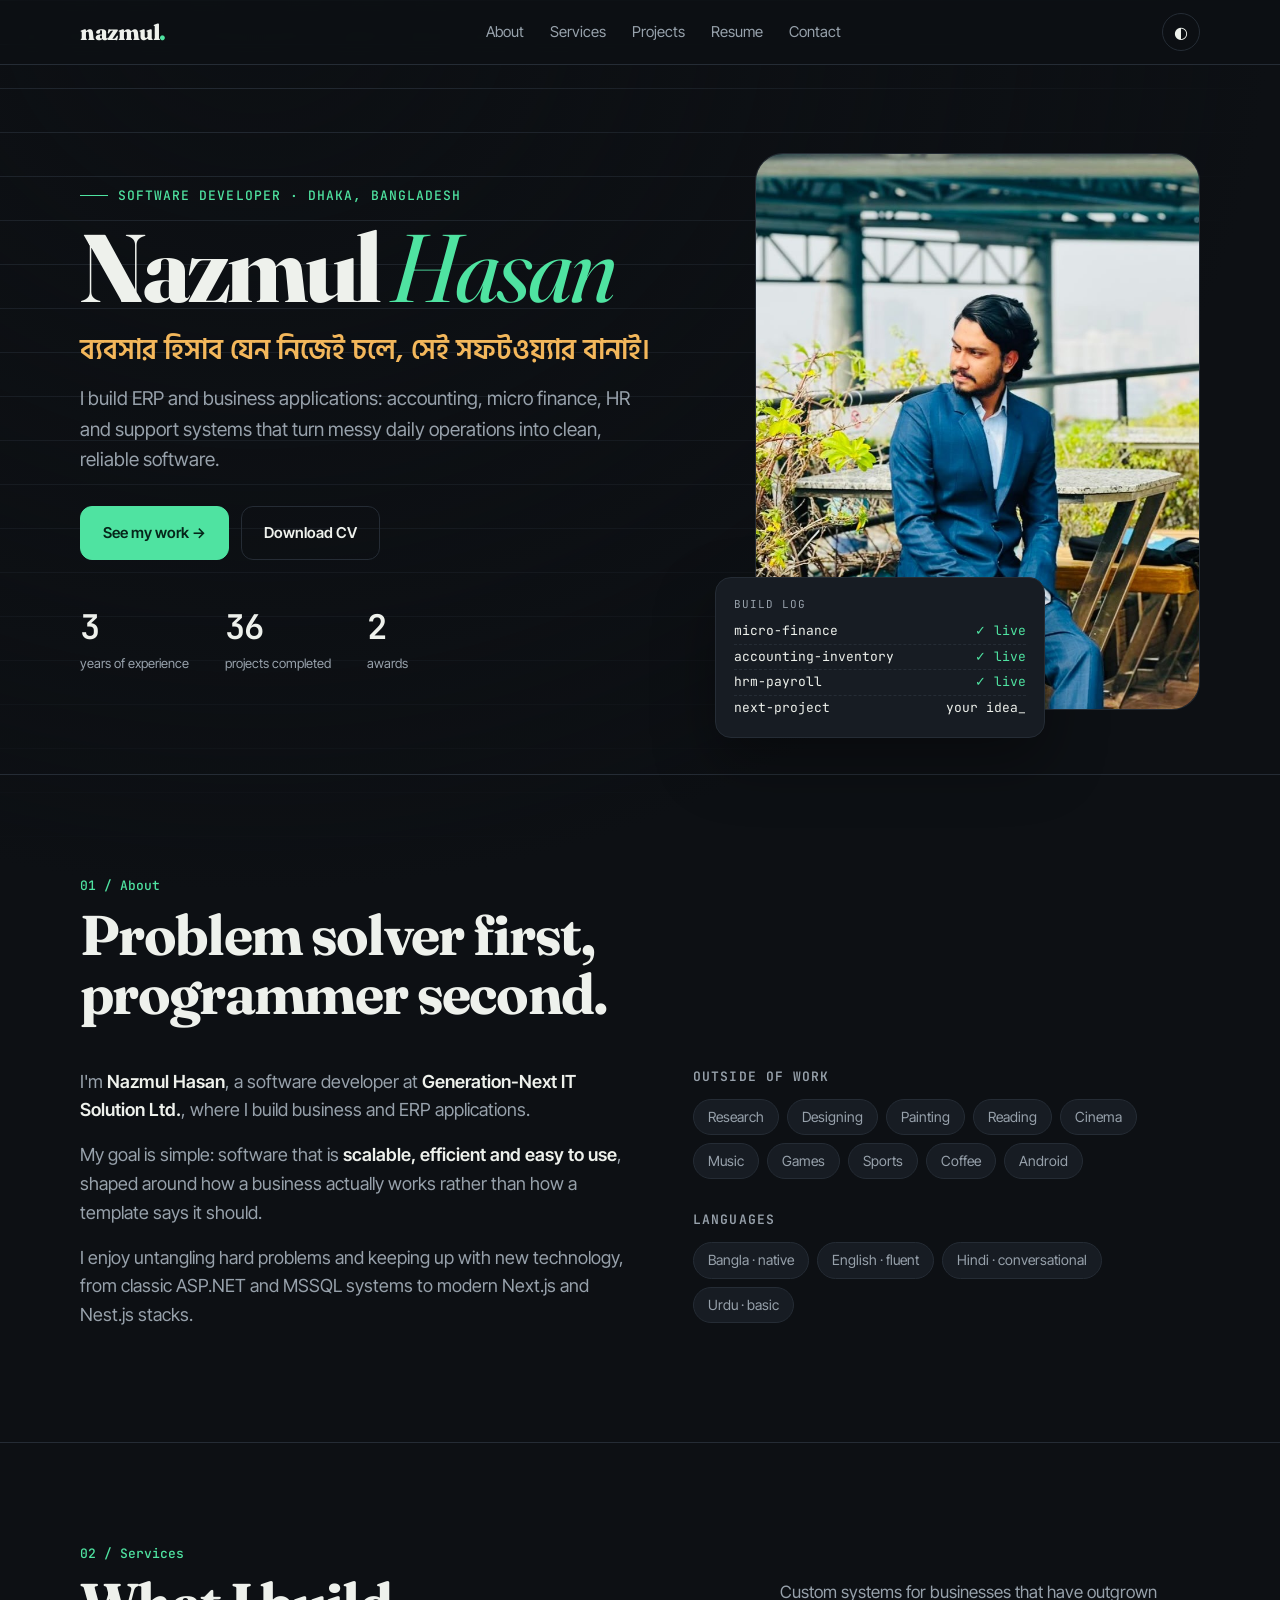
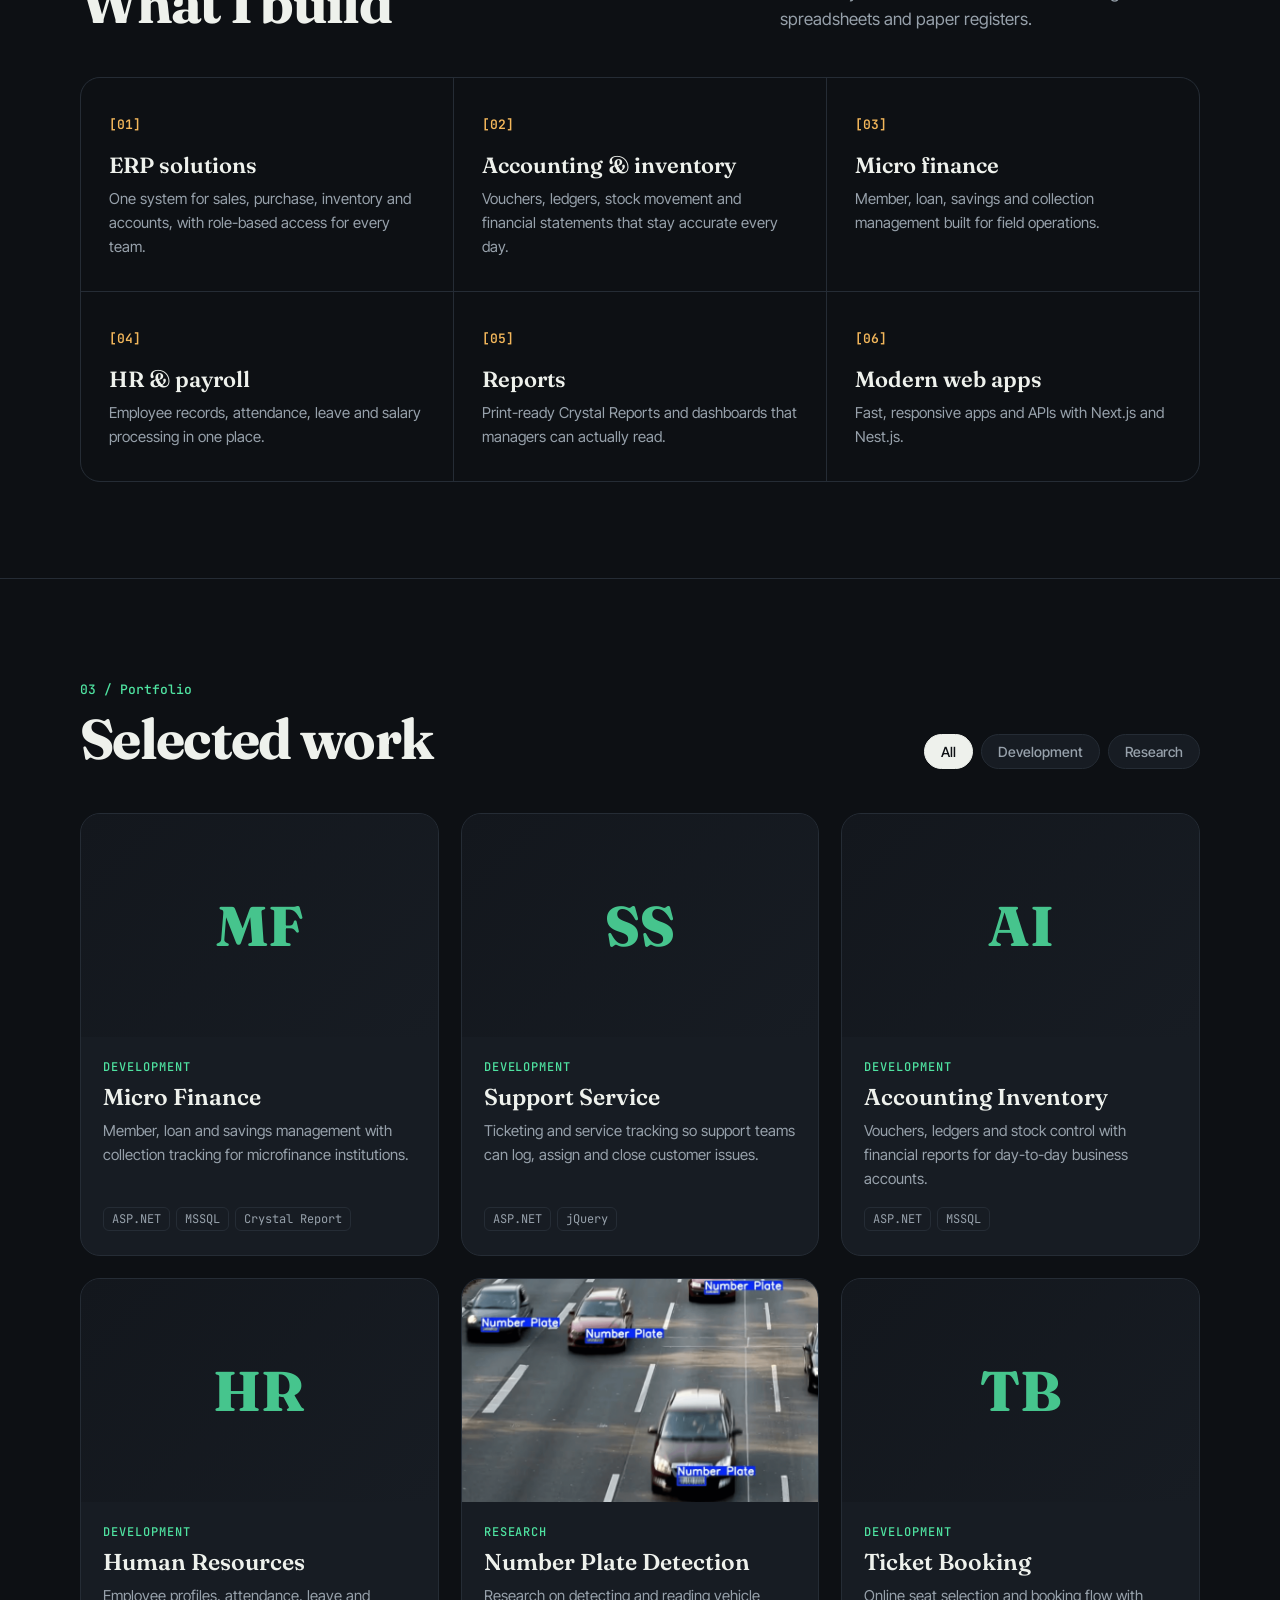
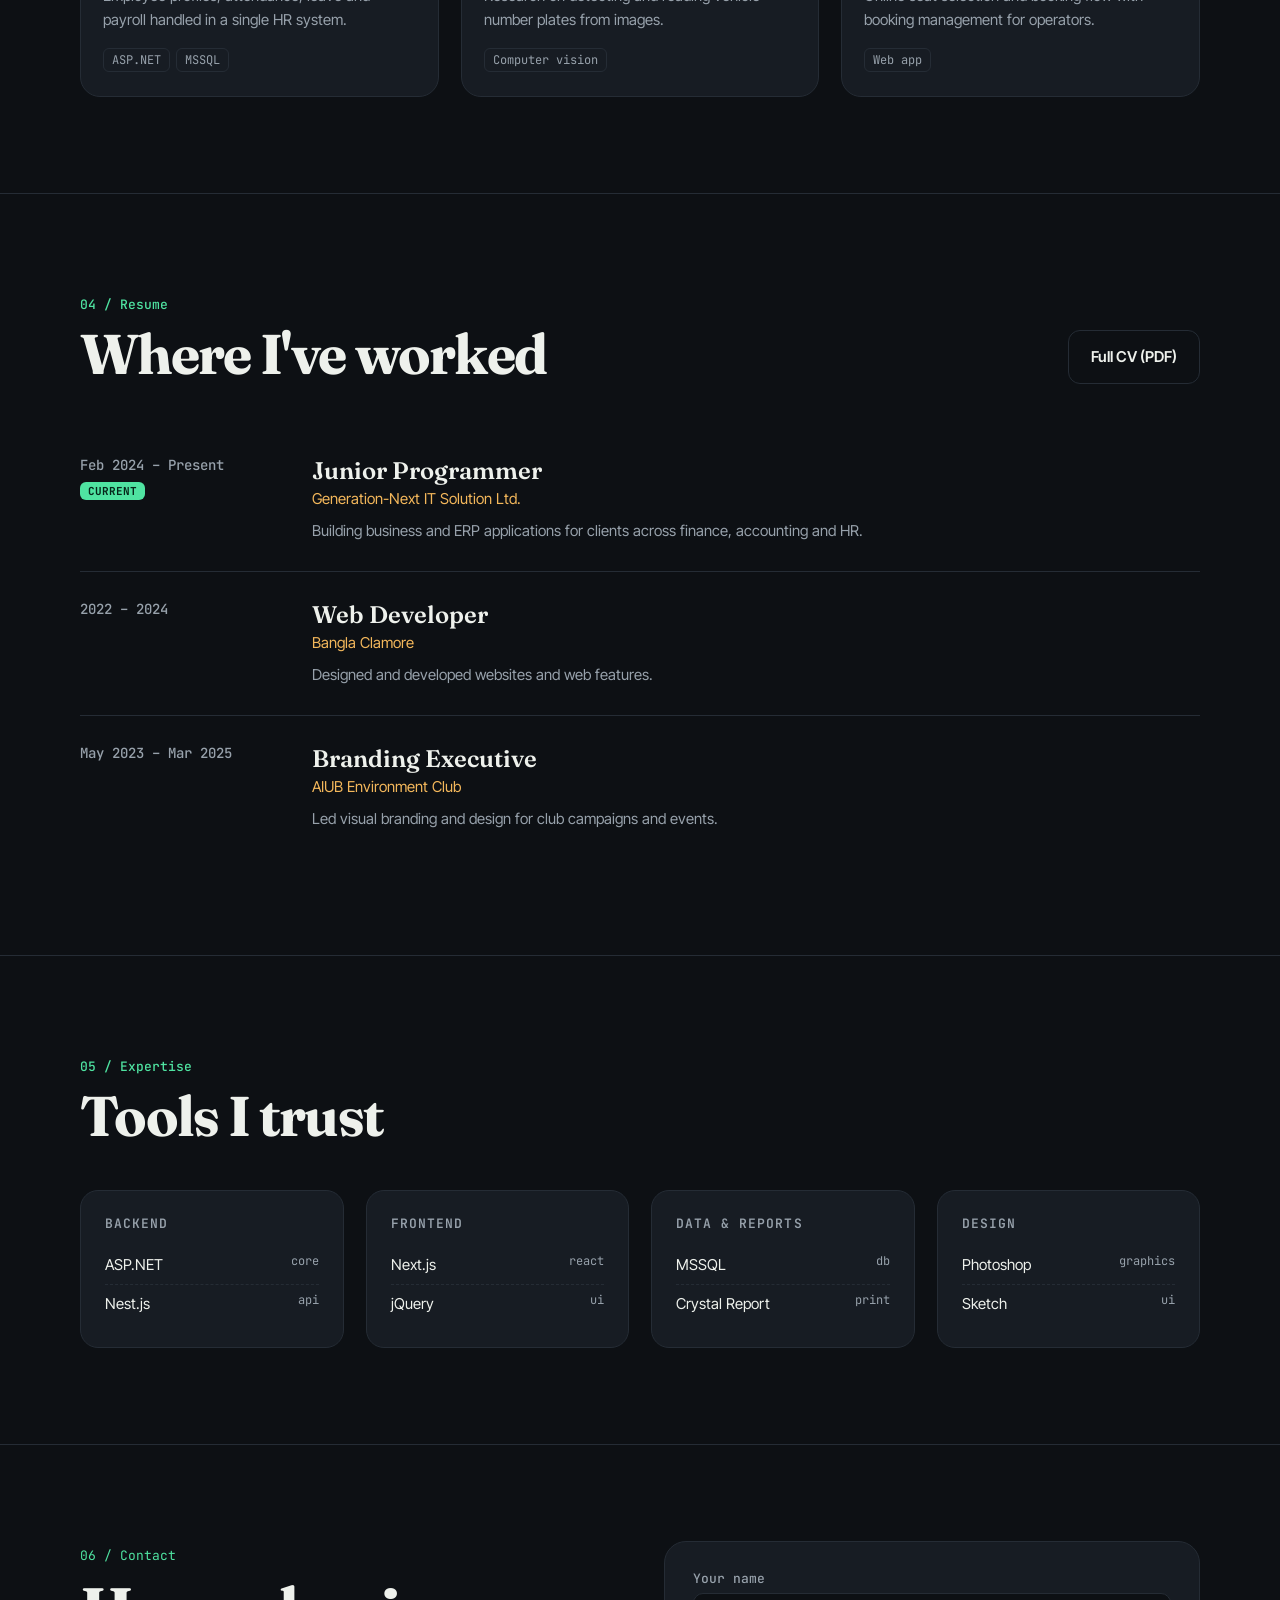
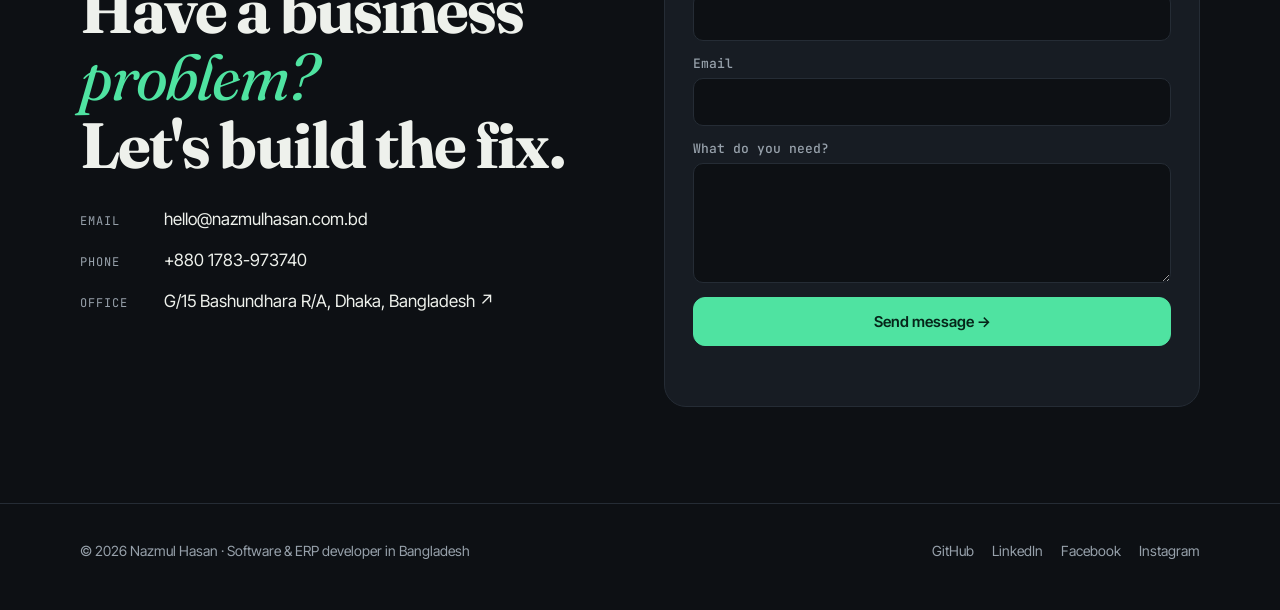
==== commit 18819bc5: "Redesign portfolio: new single-page site with preserved SEO - Keep title, meta description, canonica" ====
--- a/index.html
+++ b/index.html
@@ -1,1829 +1,472 @@
-
 <!DOCTYPE html>
-    <html lang="en">
-
-    <head>
-        <meta charset="utf-8">
-        <title>Nazmul - Personal Portfolio</title>
-
-        <link rel="stylesheet" href="https://fonts.googleapis.com/css2?family=Material+Symbols+Rounded:opsz,wght,FILL,GRAD@48,400,0,0&family=Material+Symbols+Outlined:opsz,wght,FILL,GRAD@48,400,1,0" />
-        <link rel="stylesheet" href="css/cb_style.css"/>
-
-
-
-        <meta name="viewport" content="width=device-width, initial-scale=1.0">
-        <meta name="description" content="Premium Bootstrap 5 Landing Page Template">
-        <meta name="keywords" content="Bootstrap 5, premium, marketing, multipurpose">
-        <meta content="Shreethemes" name="author">
-        <!-- favicon -->
-        <link rel="shortcut icon" href="images/home/nazmul.png">
-        <!-- Bootstrap -->
-        <link href="css/bootstrap.min.css" rel="stylesheet" type="text/css">
-        <!-- Lightbox -->
-        <link href="css/tobii.min.css" rel="stylesheet" type="text/css">
-        <!-- Icon -->
-        <link href="css/materialdesignicons.min.css" rel="stylesheet" type="text/css">
-                  
-        <!-- SLIDER -->
-        <link rel="stylesheet" href="css/tiny-slider.css"/>    
-        <!-- Custom Css -->
-        <link href="css/style.min.css" rel="stylesheet" type="text/css" id="theme-opt">
-        <link href="css/colors/light-green.css" rel="stylesheet" id="color-opt">
-        <link href="css/portfolio-polish.css" rel="stylesheet" type="text/css">
-
-        <style>
-            .favicon-img {
-                width: 32px;
-                /* Adjust as needed */
-                height: 32px;
-                border-radius: 50%;
-                /* Makes it a circle */
-                object-fit: cover;
-            }
-        
-            .about-heroo img {
-                width: 500px;
-                /* Fixed width */
-                height: auto;
-                /* Maintains aspect ratio */
-                transform: scale(0.80);
-                /* Slightly larger than before */
-                border-radius: 10px;
-                box-shadow: 0 10px 30px rgba(0, 0, 0, 0.1);
-                transition: transform 0.3s ease-in-out, box-shadow 0.3s ease-in-out;
-                border-left: 16px solid #67c56e;
-                border-bottom: 10px solid #67c56e;
-            }
-        
-            /* Hover effect */
-            .about-heroo img:hover {
-                transform: scale(0.85);
-                /* Adjust hover effect accordingly */
-                box-shadow: 0 15px 40px rgba(0, 0, 0, 0.2);
-            }
-        
-            /* Responsive Design */
-            @media (max-width: 768px) {
-                .about-heroo img {
-                    width: 90%;
-                    transform: scale(0.80);
-                    /* Bigger than before on smaller screens */
-                }
-            }
-        
-        
-            .loading-spinner {
-                width: 30px;
-                height: 30px;
-                border: 2px solid indigo;
-                border-radius: 50%;
-                border-top-color: #0001;
-                display: inline-block;
-                animation: loadingspinner .7s linear infinite;
-            }
-        
-            @keyframes loadingspinner {
-                0% {
-                    transform: rotate(0deg)
-                }
-        
-                100% {
-                    transform: rotate(360deg)
-                }
-            }
-        
-            .org-slider {
-                overflow: hidden;
-                white-space: nowrap;
-                background: #fff;
-                padding: 20px 0;
-            }
-        
-            .org-track {
-                display: inline-flex;
-                gap: 50px;
-                animation: scroll 20s linear infinite;
-            }
-        
-            .org-track img {
-                height: 60px;
-                width: auto;
-            }
-        
-            /* Animation */
-            @keyframes scroll {
-                from {
-                    transform: translateX(100%);
-                }
-        
-                to {
-                    transform: translateX(-100%);
-                }
-            }
-        
-        
-            /* SECTION */
-            .ai-section {
-                padding: 80px 8%;
-            }
-        
-            /* CONTAINER */
-            .ai-container {
-                display: flex;
-                align-items: center;
-                justify-content: center;
-                gap: 60px;
-            }
-        
-            /* BOT */
-            .bot-area {
-                display: flex;
-                justify-content: center;
-            }
-        
-            .bot-area img {
-                width: 260px;
-                max-width: 100%;
-                animation: float 4s ease-in-out infinite;
-            }
-        
-            /* Floating animation */
-            @keyframes float {
-                0% {
-                    transform: translateY(0);
-                }
-        
-                50% {
-                    transform: translateY(-12px);
-                }
-        
-                100% {
-                    transform: translateY(0);
-                }
-            }
-        
-            /* CHAT AREA */
-            .chat-area {
-                flex: 1;
-            }
-        
-            .chat-area h2 {
-                font-size: 32px;
-                margin-bottom: 25px;
-            }
-        
-            /* CHAT BOX */
-            .chat-box {
-                background: #0f172a;
-                padding: 30px;
-                border-radius: 15px;
-                min-height: 170px;
-            }
-        
-            /* QUESTION */
-            .question {
-                font-size: 22px;
-                font-family: 'Times New Roman', Times, serif;
-                font-weight: bold;
-                color: #67c56e;
-                margin-bottom: 18px;
-                min-height: 40px;
-            }
-        
-            /* ANSWER */
-            .answer {
-                font-size: 18px;
-                font-family: 'Times New Roman', Times, serif;
-                line-height: 1.7;
-                opacity: 0.9;
-                min-height: 80px;
-                color: white;
-            }
-        
-            /* CURSOR */
-            .cursor::after {
-                content: "|";
-                animation: blink 1s infinite;
-            }
-        
-            @keyframes blink {
-                50% {
-                    opacity: 0;
-                }
-            }
-        
-            /* ========================= */
-            /* ✅ TABLET RESPONSIVE */
-            /* ========================= */
-        
-            @media (max-width: 992px) {
-        
-                .ai-container {
-                    flex-direction: column;
-                    text-align: center;
-                }
-        
-                .chat-area h2 {
-                    font-size: 28px;
-                }
-        
-                .bot-area img {
-                    width: 220px;
-                }
-            }
-        
-            /* ========================= */
-            /* ✅ MOBILE RESPONSIVE */
-            /* ========================= */
-        
-            @media (max-width: 600px) {
-        
-                .ai-section {
-                    padding: 60px 20px;
-                }
-        
-                .chat-box {
-                    padding: 20px;
-                }
-        
-                .chat-area h2 {
-                    font-size: 24px;
-                }
-        
-                .question {
-                    font-size: 18px;
-                }
-        
-                .answer {
-                    font-size: 16px;
-                }
-        
-                .bot-area img {
-                    width: 180px;
-                }
-            }
-        </style>
-
-    </head>
-
-    <body>
-
-        
-
-
-
-
-
-
-
-        <div class="modal" id="modal-loading" data-backdrop="static">
-            <div class="modal-dialog modal-sm">
-              <div class="modal-content">
-                <div class="modal-body text-center">
-                  <div class="loading-spinner mb-2"></div>
-                   <div>Sending..</div>
-                </div>
-              </div>
-            </div>
-          </div>
-
-
-        <!-- Loader -->
-        <div id="preloader">
-            <div id="status">
-                <div class="logo">
-                    <img src="images/branding/NazmulHasan_Dark.png" class="brand-calligraphy d-block mx-auto" alt="Nazmul Hasan">
-                </div>
-                <div class="spinner">
-                    <div class="bounce1"></div>
-                    <div class="bounce2"></div>
-                    <div class="bounce3"></div>
-                </div>
-            </div>
+<html lang="en" data-theme="dark">
+<head>
+<meta charset="UTF-8">
+<meta name="viewport" content="width=device-width, initial-scale=1.0">
+<title>Nazmul Hasan | Software Developer &amp; Web Developer in Bangladesh</title>
+<meta name="description" content="Official portfolio of Nazmul Hasan, a software and web developer in Bangladesh specializing in business applications, ERP solutions, and modern web development.">
+<meta name="keywords" content="Nazmul Hasan, Nazmul Hasan developer, software developer Bangladesh, web developer Bangladesh, ERP developer, business application developer">
+<meta name="author" content="Nazmul Hasan">
+<meta name="robots" content="index, follow, max-image-preview:large">
+<link rel="canonical" href="https://nazmulhasan.com.bd/">
+<meta name="theme-color" content="#0d1014">
+
+<meta property="og:title" content="Nazmul Hasan | Software Developer &amp; Web Developer in Bangladesh">
+<meta property="og:description" content="Official portfolio of Nazmul Hasan, a software and web developer in Bangladesh specializing in business applications, ERP solutions, and modern web development.">
+<meta property="og:type" content="profile">
+<meta property="og:url" content="https://nazmulhasan.com.bd/">
+<meta property="og:site_name" content="Nazmul Hasan">
+<meta property="og:image" content="https://nazmulhasan.com.bd/images/home/nazmul-hasan-software-developer-bangladesh.jpeg">
+<meta property="og:image:alt" content="Nazmul Hasan - Software Developer and Web Developer in Bangladesh">
+<meta property="profile:first_name" content="Nazmul">
+<meta property="profile:last_name" content="Hasan">
+<meta name="twitter:card" content="summary_large_image">
+<meta name="twitter:title" content="Nazmul Hasan | Software Developer &amp; Web Developer in Bangladesh">
+<meta name="twitter:description" content="Official portfolio of Nazmul Hasan, a software and web developer in Bangladesh.">
+<meta name="twitter:image" content="https://nazmulhasan.com.bd/images/home/nazmul-hasan-software-developer-bangladesh.jpeg">
+
+<link rel="icon" type="image/png" href="/images/branding/NazmulHasan_Dark.png">
+<link rel="apple-touch-icon" href="/images/branding/NazmulHasan_Dark.png">
+
+<script type="application/ld+json">
+{
+  "@context": "https://schema.org",
+  "@graph": [
+    {
+      "@type": "Person",
+      "@id": "https://nazmulhasan.com.bd/#person",
+      "name": "Nazmul Hasan",
+      "url": "https://nazmulhasan.com.bd/",
+      "image": "https://nazmulhasan.com.bd/images/home/nazmul-hasan-software-developer-bangladesh.jpeg",
+      "jobTitle": "Software Developer",
+      "description": "Software and web developer in Bangladesh specializing in business applications, ERP solutions, and modern web development.",
+      "worksFor": { "@type": "Organization", "name": "Generation-Next IT Solution Ltd." },
+      "email": "mailto:hello@nazmulhasan.com.bd",
+      "telephone": "+8801783973740",
+      "address": { "@type": "PostalAddress", "streetAddress": "G/15 Bashundhara R/A", "addressLocality": "Dhaka", "addressCountry": "BD" },
+      "knowsAbout": ["ERP development", "Business applications", "ASP.NET", "MSSQL", "Crystal Reports", "Next.js", "Nest.js", "jQuery"],
+      "knowsLanguage": ["bn", "en", "hi", "ur"],
+      "sameAs": [
+        "https://www.facebook.com/tasrifnaazmul",
+        "https://www.instagram.com/tasrif_nazmul/",
+        "https://www.linkedin.com/in/tasrif-nazmul/",
+        "https://github.com/tasrif-nazmul"
+      ]
+    },
+    {
+      "@type": "WebSite",
+      "@id": "https://nazmulhasan.com.bd/#website",
+      "url": "https://nazmulhasan.com.bd/",
+      "name": "Nazmul Hasan",
+      "publisher": { "@id": "https://nazmulhasan.com.bd/#person" },
+      "inLanguage": "en"
+    },
+    {
+      "@type": "ProfilePage",
+      "url": "https://nazmulhasan.com.bd/",
+      "name": "Nazmul Hasan | Software Developer & Web Developer in Bangladesh",
+      "mainEntity": { "@id": "https://nazmulhasan.com.bd/#person" }
+    }
+  ]
+}
+</script>
+
+<link rel="preconnect" href="https://fonts.googleapis.com">
+<link rel="preconnect" href="https://fonts.gstatic.com" crossorigin>
+<link href="https://fonts.googleapis.com/css2?family=Fraunces:opsz,wght@9..144,400;9..144,600;9..144,800&family=Hind+Siliguri:wght@400;600&family=Inter+Tight:wght@400;500;600&family=JetBrains+Mono:wght@400;600&display=swap" rel="stylesheet">
+
+<style>
+:root{
+  --bg:#0d1014; --bg2:#13171d; --card:#171c23; --line:#252c35;
+  --ink:#eef1ec; --mute:#97a1ab; --acc:#4fe3a1; --acc2:#f3b75b; --accInk:#06261a;
+  --serif:"Fraunces",Georgia,serif; --sans:"Inter Tight",system-ui,sans-serif;
+  --mono:"JetBrains Mono",ui-monospace,monospace; --bn:"Hind Siliguri",sans-serif;
+}
+[data-theme="light"]{
+  --bg:#f5f2ea; --bg2:#ece7da; --card:#fffdf8; --line:#ddd5c4;
+  --ink:#16191d; --mute:#5d646c; --acc:#0f8a5f; --acc2:#b86e00; --accInk:#ffffff;
+}
+*{box-sizing:border-box;margin:0;padding:0}
+html{scroll-behavior:smooth}
+body{background:var(--bg);color:var(--ink);font:17px/1.6 var(--sans);-webkit-font-smoothing:antialiased;
+  background-image:linear-gradient(var(--line) 1px,transparent 1px);background-size:100% 44px;background-attachment:fixed}
+body::before{content:"";position:fixed;inset:0;background:radial-gradient(ellipse at 20% 0%,transparent 0,var(--bg) 70%);pointer-events:none;z-index:-1}
+a{color:inherit}
+img{max-width:100%;display:block}
+.wrap{width:min(1120px,92vw);margin:0 auto}
+.bn{font-family:var(--bn)}
+.mono{font-family:var(--mono)}
+
+/* nav */
+header.nav{position:sticky;top:0;z-index:20;backdrop-filter:blur(12px);background:color-mix(in srgb,var(--bg) 82%,transparent);border-bottom:1px solid var(--line)}
+.nav .wrap{display:flex;align-items:center;justify-content:space-between;height:64px}
+.logo{font:800 22px var(--serif);text-decoration:none;letter-spacing:-.02em}
+.logo span{color:var(--acc)}
+.nav ul{display:flex;gap:26px;list-style:none;font-size:15px}
+.nav ul a{text-decoration:none;color:var(--mute)}
+.nav ul a:hover{color:var(--ink)}
+.tbtn{background:none;border:1px solid var(--line);color:var(--ink);border-radius:99px;width:38px;height:38px;cursor:pointer;font-size:16px}
+@media(max-width:760px){.nav ul{display:none}}
+
+/* hero */
+.hero{padding:88px 0 64px;display:grid;grid-template-columns:1.25fr .9fr;gap:56px;align-items:center}
+.eyebrow{font:500 13px var(--mono);color:var(--acc);letter-spacing:.08em;text-transform:uppercase;display:flex;align-items:center;gap:10px}
+.eyebrow::before{content:"";width:28px;height:1px;background:var(--acc)}
+h1{font:800 clamp(48px,8vw,96px)/.95 var(--serif);letter-spacing:-.035em;margin:18px 0 18px}
+h1 em{font-style:italic;font-weight:400;color:var(--acc)}
+.tag-bn{font:600 clamp(20px,2.6vw,28px)/1.4 var(--bn);color:var(--acc2);margin-bottom:14px}
+.lead{color:var(--mute);font-size:19px;max-width:560px}
+.cta{display:flex;gap:12px;margin-top:30px;flex-wrap:wrap}
+.btn{display:inline-flex;align-items:center;gap:8px;padding:14px 22px;border-radius:12px;font-weight:600;text-decoration:none;font-size:15px;border:1px solid var(--line);transition:transform .15s}
+.btn:hover{transform:translateY(-2px)}
+.btn.primary{background:var(--acc);color:var(--accInk);border-color:var(--acc)}
+.stats{display:flex;gap:36px;margin-top:44px;flex-wrap:wrap}
+.stat b{display:block;font:600 34px var(--mono);letter-spacing:-.03em}
+.stat span{font-size:13px;color:var(--mute)}
+
+.portrait{position:relative}
+.photo{aspect-ratio:4/5;border-radius:28px;overflow:hidden;border:1px solid var(--line);background:linear-gradient(140deg,var(--card),var(--bg2));position:relative}
+.photo img{width:100%;height:100%;object-fit:cover}
+.fallback{position:absolute;inset:0;display:grid;place-items:center;font:800 120px var(--serif);color:var(--acc);opacity:.85}
+.photo img + .fallback{display:none}
+.photo.noimg .fallback{display:grid}
+.ledger{position:absolute;left:-40px;bottom:-28px;width:min(330px,88%);background:var(--card);border:1px solid var(--line);border-radius:16px;padding:16px 18px;font:13px/1.9 var(--mono);box-shadow:0 24px 60px rgba(0,0,0,.35)}
+.ledger .row{display:flex;justify-content:space-between;gap:12px;border-bottom:1px dashed var(--line)}
+.ledger .row:last-child{border:0}
+.ledger .ok{color:var(--acc)}
+.ledger .hd{color:var(--mute);font-size:11px;letter-spacing:.1em;margin-bottom:4px}
+@media(max-width:900px){.hero{grid-template-columns:1fr;padding-top:56px}.portrait{max-width:420px}.ledger{left:auto;right:-8px}}
+
+/* sections */
+section{padding:96px 0;border-top:1px solid var(--line)}
+.sh{display:flex;justify-content:space-between;align-items:end;gap:24px;margin-bottom:44px;flex-wrap:wrap}
+.sh .num{font:500 13px var(--mono);color:var(--acc)}
+h2{font:700 clamp(34px,5vw,56px)/1.05 var(--serif);letter-spacing:-.03em;margin-top:8px}
+.sh p{color:var(--mute);max-width:420px}
+
+/* about */
+.about{display:grid;grid-template-columns:1.1fr 1fr;gap:56px}
+.about p{color:var(--mute);margin-bottom:16px;font-size:18px}
+.about p strong{color:var(--ink);font-weight:600}
+.chips{display:flex;flex-wrap:wrap;gap:8px}
+.chip{border:1px solid var(--line);border-radius:99px;padding:6px 14px;font-size:14px;color:var(--mute);background:var(--card)}
+.about h3{font:600 13px var(--mono);letter-spacing:.08em;text-transform:uppercase;color:var(--mute);margin:0 0 14px}
+@media(max-width:860px){.about{grid-template-columns:1fr}}
+
+/* services */
+.svc{display:grid;grid-template-columns:repeat(3,1fr);gap:1px;background:var(--line);border:1px solid var(--line);border-radius:20px;overflow:hidden}
+.svc article{background:var(--bg);padding:32px 28px;transition:background .2s}
+.svc article:hover{background:var(--card)}
+.svc .ic{font:600 13px var(--mono);color:var(--acc2)}
+.svc h3{font:600 22px var(--serif);margin:14px 0 8px}
+.svc p{color:var(--mute);font-size:15px}
+@media(max-width:900px){.svc{grid-template-columns:1fr 1fr}}
+@media(max-width:600px){.svc{grid-template-columns:1fr}}
+
+/* projects */
+.filters{display:flex;gap:8px;flex-wrap:wrap}
+.filters button{background:var(--card);border:1px solid var(--line);color:var(--mute);padding:8px 16px;border-radius:99px;font:500 14px var(--sans);cursor:pointer}
+.filters button.on{background:var(--ink);color:var(--bg);border-color:var(--ink)}
+.grid{display:grid;grid-template-columns:repeat(3,1fr);gap:22px}
+.proj{background:var(--card);border:1px solid var(--line);border-radius:20px;overflow:hidden;display:flex;flex-direction:column;transition:transform .2s,border-color .2s}
+.proj:hover{transform:translateY(-4px);border-color:var(--acc)}
+.proj .thumb{aspect-ratio:16/10;background:linear-gradient(135deg,var(--bg2),var(--card));position:relative;overflow:hidden}
+.proj .thumb img{width:100%;height:100%;object-fit:cover}
+.proj .thumb .fallback{font-size:56px}
+.proj .thumb.noimg .fallback{display:grid}
+.proj .thumb img + .fallback{display:none}
+.proj .body{padding:22px 22px 24px;flex:1;display:flex;flex-direction:column}
+.proj .cat{font:500 12px var(--mono);color:var(--acc);letter-spacing:.08em;text-transform:uppercase}
+.proj h3{font:600 23px var(--serif);margin:8px 0}
+.proj p{color:var(--mute);font-size:15px;flex:1}
+.proj .tags{display:flex;gap:6px;flex-wrap:wrap;margin-top:16px}
+.proj .tags span{font:12px var(--mono);color:var(--mute);border:1px solid var(--line);padding:3px 8px;border-radius:6px}
+.proj.hide{display:none}
+@media(max-width:960px){.grid{grid-template-columns:1fr 1fr}}
+@media(max-width:620px){.grid{grid-template-columns:1fr}}
+
+/* timeline */
+.tl{display:grid;gap:0}
+.tl .item{display:grid;grid-template-columns:200px 1fr;gap:32px;padding:28px 0;border-bottom:1px solid var(--line)}
+.tl .item:last-child{border:0}
+.tl .when{font:500 14px var(--mono);color:var(--mute)}
+.tl .when b{display:inline-block;color:var(--accInk);background:var(--acc);padding:2px 8px;border-radius:6px;font-size:11px;margin-top:8px}
+.tl h3{font:600 24px var(--serif)}
+.tl .org{color:var(--acc2);font-size:15px;margin:2px 0 8px}
+.tl p{color:var(--mute);font-size:15px}
+@media(max-width:700px){.tl .item{grid-template-columns:1fr;gap:6px}}
+
+/* stack */
+.stack{display:grid;grid-template-columns:repeat(4,1fr);gap:22px}
+.stack .box{background:var(--card);border:1px solid var(--line);border-radius:18px;padding:24px}
+.stack h3{font:600 13px var(--mono);letter-spacing:.08em;text-transform:uppercase;color:var(--mute);margin-bottom:14px}
+.stack li{list-style:none;padding:7px 0;border-bottom:1px dashed var(--line);display:flex;justify-content:space-between;font-size:15px}
+.stack li:last-child{border:0}
+.stack li small{color:var(--mute);font:12px var(--mono)}
+@media(max-width:900px){.stack{grid-template-columns:1fr 1fr}}
+@media(max-width:520px){.stack{grid-template-columns:1fr}}
+
+/* contact */
+.contact{display:grid;grid-template-columns:1fr 1fr;gap:48px}
+.big{font:700 clamp(36px,5.5vw,64px)/1.05 var(--serif);letter-spacing:-.03em}
+.big em{font-style:italic;font-weight:400;color:var(--acc)}
+.cinfo{margin-top:28px;display:grid;gap:14px}
+.cinfo a,.cinfo div{display:flex;gap:14px;align-items:baseline;text-decoration:none;font-size:17px}
+.cinfo small{font:12px var(--mono);color:var(--mute);width:70px;flex-shrink:0;text-transform:uppercase;letter-spacing:.08em}
+form{background:var(--card);border:1px solid var(--line);border-radius:22px;padding:28px;display:grid;gap:14px}
+label{font:500 13px var(--mono);color:var(--mute);display:grid;gap:6px}
+input,textarea{background:var(--bg);border:1px solid var(--line);border-radius:10px;padding:13px 14px;color:var(--ink);font:16px var(--sans)}
+input:focus,textarea:focus{outline:2px solid var(--acc);border-color:transparent}
+textarea{min-height:120px;resize:vertical}
+form .btn{justify-content:center;cursor:pointer;font-family:var(--sans)}
+.note{font-size:13px;color:var(--mute);min-height:18px}
+@media(max-width:860px){.contact{grid-template-columns:1fr}}
+
+footer{border-top:1px solid var(--line);padding:36px 0 48px;color:var(--mute);font-size:14px}
+footer .wrap{display:flex;justify-content:space-between;gap:20px;flex-wrap:wrap;align-items:center}
+.social{display:flex;gap:18px}
+.social a{text-decoration:none}
+.social a:hover{color:var(--acc)}
+
+.reveal{opacity:0;transform:translateY(18px);transition:opacity .7s ease,transform .7s ease}
+.reveal.in{opacity:1;transform:none}
+@media(prefers-reduced-motion:reduce){.reveal{opacity:1;transform:none;transition:none}html{scroll-behavior:auto}}
+</style>
+</head>
+<body>
+
+<header class="nav">
+  <div class="wrap">
+    <a class="logo" href="#home" aria-label="Nazmul Hasan home">nazmul<span>.</span></a>
+    <nav aria-label="Main">
+      <ul>
+        <li><a href="#about">About</a></li>
+        <li><a href="#services">Services</a></li>
+        <li><a href="#projects">Projects</a></li>
+        <li><a href="#resume">Resume</a></li>
+        <li><a href="#contact">Contact</a></li>
+      </ul>
+    </nav>
+    <button class="tbtn" id="theme" aria-label="Toggle dark and light mode">◐</button>
+  </div>
+</header>
+
+<main id="home">
+  <div class="wrap hero">
+    <div>
+      <p class="eyebrow">Software Developer · Dhaka, Bangladesh</p>
+      <h1>Nazmul <em>Hasan</em></h1>
+      <p class="tag-bn bn" lang="bn">ব্যবসার হিসাব যেন নিজেই চলে, সেই সফটওয়্যার বানাই।</p>
+      <p class="lead">I build ERP and business applications: accounting, micro finance, HR and support systems that turn messy daily operations into clean, reliable software.</p>
+      <div class="cta">
+        <a class="btn primary" href="#projects">See my work →</a>
+        <a class="btn" href="/pdf/CV_Nazmul_Hasan.pdf" target="_blank" rel="noopener">Download CV</a>
+      </div>
+      <div class="stats">
+        <div class="stat"><b data-count="3">3</b><span>years of experience</span></div>
+        <div class="stat"><b data-count="36">36</b><span>projects completed</span></div>
+        <div class="stat"><b data-count="2">2</b><span>awards</span></div>
+      </div>
+    </div>
+    <div class="portrait">
+      <div class="photo">
+        <img src="/images/home/nazmul-hasan-software-developer-bangladesh.jpeg" alt="Nazmul Hasan - Software Developer and Web Developer in Bangladesh" width="962" height="962" fetchpriority="high" onerror="this.parentNode.classList.add('noimg');this.remove()">
+        <div class="fallback" aria-hidden="true">NH</div>
+      </div>
+      <div class="ledger" aria-hidden="true">
+        <div class="hd">BUILD LOG</div>
+        <div class="row"><span>micro-finance</span><span class="ok">✓ live</span></div>
+        <div class="row"><span>accounting-inventory</span><span class="ok">✓ live</span></div>
+        <div class="row"><span>hrm-payroll</span><span class="ok">✓ live</span></div>
+        <div class="row"><span>next-project</span><span id="cursor">your idea_</span></div>
+      </div>
+    </div>
+  </div>
+</main>
+
+<section id="about">
+  <div class="wrap">
+    <div class="sh reveal">
+      <div><span class="num">01 / About</span><h2>Problem solver first,<br>programmer second.</h2></div>
+    </div>
+    <div class="about">
+      <div class="reveal">
+        <p>I'm <strong>Nazmul Hasan</strong>, a software developer at <strong>Generation-Next IT Solution Ltd.</strong>, where I build business and ERP applications.</p>
+        <p>My goal is simple: software that is <strong>scalable, efficient and easy to use</strong>, shaped around how a business actually works rather than how a template says it should.</p>
+        <p>I enjoy untangling hard problems and keeping up with new technology, from classic ASP.NET and MSSQL systems to modern Next.js and Nest.js stacks.</p>
+      </div>
+      <div class="reveal">
+        <h3>Outside of work</h3>
+        <div class="chips">
+          <span class="chip">Research</span><span class="chip">Designing</span><span class="chip">Painting</span><span class="chip">Reading</span>
+          <span class="chip">Cinema</span><span class="chip">Music</span><span class="chip">Games</span><span class="chip">Sports</span>
+          <span class="chip">Coffee</span><span class="chip">Android</span>
         </div>
-        <!-- Loader -->
-        
-        <!-- Navbar Start -->
-        <nav id="navbar" class="navbar navbar-expand-lg fixed-top navbar-custom navbar-light sticky">
-    		<div class="container">
-                <a class="navbar-brand" href="#">
-                    <img src="images/branding/NazmulHasan_Dark.png" class="l-dark brand-calligraphy" alt="Nazmul Hasan">
-                    <img src="images/branding/NazmulHasan_Light.png" class="l-light brand-calligraphy" alt="Nazmul Hasan">
-                </a>
-                <button class="navbar-toggler" type="button" data-bs-toggle="collapse" data-bs-target="#navbarCollapse" aria-controls="navbarCollapse" aria-expanded="false" aria-label="Toggle navigation">
-                    <span data-feather="menu" class="fea icon-md"></span>
-                </button><!--end button-->
-
-                <div class="collapse navbar-collapse" id="navbarCollapse">
-                    <ul id="navbar-navlist" class="navbar-nav mx-auto">
-                        <li class="nav-item">
-                            <a class="nav-link" href="#home">Home</a>
-                        </li><!--end nav item-->
-                        <li class="nav-item" hidden>
-                            <a class="nav-link" href="#services">Services</a>
-                        </li><!--end nav item-->
-                        <li class="nav-item">
-                            <a class="nav-link" href="#resume">Resume</a>
-                        </li><!--end nav item-->
-                        <li class="nav-item">
-                            <a class="nav-link" href="#projects">Projects</a>
-                        </li><!--end nav item-->
-                        <!-- <li class="nav-item">
-                            <a class="nav-link" href="#news">Blog</a>
-                        </li> -->
-                        <li class="nav-item">
-                            <a class="nav-link" href="#contact">Contact</a>
-                        </li><!--end nav item-->
-                        <!-- <li class="btn-group nav-item">
-                            <button type="button" class="nav-link dropdown-toggle" data-bs-toggle="dropdown" aria-expanded="false">
-                                Pages
-                            </button>
-                            <ul class="dropdown-menu rounded border-0 shadow">
-                                <li><a class="dropdown-item" href="page-blog.html">Blog</a></li>
-                                <li><a class="dropdown-item" href="page-blog-detail.html">Blog Detail</a></li>
-                                <li><a class="dropdown-item" href="page-portfolio.html">Portfolio</a></li>
-                                <li><a class="dropdown-item" href="page-portfolio-detail.html">Portfolio Detail</a></li>
-                            </ul>
-                        </li> -->
-                    </ul>
-
-                    <ul class="list-unstyled mb-0 mt-2 mt-sm-0 social-icon light-social-icon">
-                        <li class="list-inline-item"><a href="https://www.facebook.com/tasrifnaazmul" target="_blank"><i class="mdi mdi-facebook"></i></a></li>
-                        <li class="list-inline-item"><a href="https://www.instagram.com/tasrif_nazmul/" target="_blank"><i class="mdi mdi-instagram"></i></a></li>
-                        <li class="list-inline-item"><a href="https://www.linkedin.com/in/tasrif-nazmul/" target="_blank"><i class="mdi mdi-linkedin"></i></a></li>
-                        <li class="list-inline-item"><a href="https://github.com/tasrif-nazmul" target="_blank"><i class="mdi mdi-github"></i></a></li>
-                    </ul>
-                </div> 
-            </div><!--end container-->
-		</nav><!--end navbar-->
-        <!-- Navbar End -->
-
-        <!-- HOME START-->
-        <section class="bg-home d-table w-100" style="background-image:url('images/home/02.jpg')" id="home">
-            <div class="bg-overlay" id="particles-js"></div>
-            <div class="container position-relative" style="z-index: 1;">
-                <div class="row mt-5 mt-sm-0 justify-content-center">
-                    <div class="col-lg-12 text-center">
-                        <div class="title-heading">
-                            <!-- <h1>This website is currently under development.</h1> -->
-                            <img src="images/home/NazmulHasan.jpeg" class="img-fluid rounded-circle" alt="">
-                            <!-- <h3 class="heading text-light title-dark mt-3">I Am <span class="typewrite text-primary" data-period="2000" data-type='[ "Software Engineer", "Web Developer"]'></span></h3> -->
-                            <h3 class="heading text-light title-dark mt-3">I Am <span class="typewrite text-primary">Nazmul Hasan</span></h3>
-                            <p class="para-desc mx-auto text-white-50">With expertise in web development and business solutions, I create applications tailored to meet industry needs.</p>
-                            <div class="mt-4">
-                                <!-- <a href="" class="btn btn-primary rounded">Download CV <i data-feather="download" class="fea icon-sm"></i></a> -->
-                                <a href="pdf/CV_Nazmul_Hasan.pdf" target="_blank"  class="btn btn-primary rounded" download>Download CV <i data-feather="download" class="fea icon-sm"></i></a>
-                            </div>
-                        </div>
-                    </div><!--end col-->
-                </div><!--end row-->
-            </div><!--end container--> 
-            <a href="#about" data-scroll-nav="1" class="mouse-icon mouse-icon-white rounded-pill bg-transparent mouse-down">
-                <span class="wheel position-relative d-block mover"></span>
-            </a>
-        </section><!--end section-->
-        <!-- HOME END-->
-        
-        <!-- About Start -->
-        <section class="section pb-3" id="about">
-            <div class="container">
-                <div class="row align-items-center">
-                    <div class="col-lg-5 col-md-5">
-                        <div class="about-heroo">
-                            <img src="images/nazmul.JPG" style="width: 500px;" class="img-fluid mx-auto d-block about-tween position-relative" alt="">
-                        </div>
-                    </div><!--end col-->
-
-                    <div class="col-lg-7 col-md-7 mt-4 pt-2 mt-sm-0 pt-sm-0">
-                        <div class="section-title mb-0 ms-lg-5 ms-md-3">
-                            <h4 class="title text-primary mb-3">Nazmul Hasan</h4>
-                            <h6 class="designation mb-3">I'm a Passionate <span class="text-primary">Web Developer</span></h6>
-                            <p class="text-muted">I am a Web Developer at Generation-Next IT Solution Ltd., where I specialize in developing business and ERP applications. My expertise lies in creating scalable, efficient, and user-friendly solutions tailored to meet specific business needs. With a strong passion for problem-solving and innovation, I focus on delivering high-performance applications that enhance business operations.</p>
-                            <p class="text-muted">I am always available to build customized solutions, ensuring seamless functionality and user experience. My goal is to help businesses grow by providing advanced, reliable, and efficient software solutions. I stay updated with the latest technologies to develop cutting-edge applications that drive business success.</p>
-                            <!-- <img src="images/sign.png" height="22" alt=""> -->
-                            <div class="mt-4">
-                                <a href="#projects" class="btn btn-primary mouse-down">View Portfolio</a>
-                            </div>
-                        </div>
-                    </div><!--end col-->
-                </div><!--end row-->
-            </div><!--end container-->
-
-            <div class="container mt-100 mt-60">
-                <div class="row justify-content-center">
-                    <div class="col-12 text-center">
-                        <div class="section-title">
-                            <div class="position-relative">
-                                <h4 class="title text-uppercase mb-4">Hobbies & Interests</h4>
-                                <div>
-                                    <div class="title-box"></div>
-                                    <div class="title-line"></div>
-                                </div>
-                            </div>
-                            <p class="text-muted mx-auto para-desc mt-5 mb-0">I enjoy coding, problem-solving, exploring new technologies, web development, business applications, reading, watching movies and series, and continuous learning to enhance my skills.</p>
-                        </div>
-                    </div><!--end col-->
-                </div><!--end row-->
-                
-                <div class="row">
-                    <div class="col-lg-3 col-md-4 col-sm-6 col-12 mt-4 pt-2">
-                        <div class="interests-desc bg-light position-relative px-2 py-3 rounded">
-                            <div class="hobbies d-flex align-items-center">
-                                <div class="text-center rounded-pill me-4">
-                                    <i data-feather="monitor" class="icon fea icon-md-sm"></i>
-                                </div>
-                                <div class="content">
-                                    <h6 class="title mb-0">Developing</h6>
-                                </div>
-                            </div>
-                        </div>
-                    </div><!--end col-->
-                    
-                    <div class="col-lg-3 col-md-4 col-sm-6 col-12 mt-4 pt-2">
-                        <div class="interests-desc bg-light position-relative px-2 py-3 rounded">
-                            <div class="hobbies d-flex align-items-center">
-                                <div class="text-center rounded-pill me-4">
-                                    <i data-feather="stop-circle" class="icon fea icon-md-sm"></i>
-                                </div>
-                                <div class="content">
-                                    <h6 class="title mb-0">Research</h6>
-                                </div>
-                            </div>
-                        </div>
-                    </div><!--end col-->
-                    
-                    <div class="col-lg-3 col-md-4 col-sm-6 col-12 mt-4 pt-2">
-                        <div class="interests-desc bg-light position-relative px-2 py-3 rounded">
-                            <div class="hobbies d-flex align-items-center">
-                                <div class="text-center rounded-pill me-4">
-                                    <i data-feather="video" class="icon fea icon-md-sm"></i>
-                                </div>
-                                <div class="content">
-                                    <h6 class="title mb-0">Cinema</h6>
-                                </div>
-                            </div>
-                        </div>
-                    </div><!--end col-->
-                    
-                    <div class="col-lg-3 col-md-4 col-sm-6 col-12 mt-4 pt-2">
-                        <div class="interests-desc bg-light position-relative px-2 py-3 rounded">
-                            <div class="hobbies d-flex align-items-center">
-                                <div class="text-center rounded-pill me-4">
-                                    <i data-feather="coffee" class="icon fea icon-md-sm"></i>
-                                </div>
-                                <div class="content">
-                                    <h6 class="title mb-0">Coffee</h6>
-                                </div>
-                            </div>
-                        </div>
-                    </div><!--end col-->
-                    
-                    <div class="col-lg-3 col-md-4 col-sm-6 col-12 mt-4 pt-2">
-                        <div class="interests-desc bg-light position-relative px-2 py-3 rounded">
-                            <div class="hobbies d-flex align-items-center">
-                                <div class="text-center rounded-pill me-4">
-                                    <i data-feather="music" class="icon fea icon-md-sm"></i>
-                                </div>
-                                <div class="content">
-                                    <h6 class="title mb-0">Music</h6>
-                                </div>
-                            </div>
-                        </div>
-                    </div><!--end col-->
-                    
-                    <div class="col-lg-3 col-md-4 col-sm-6 col-12 mt-4 pt-2">
-                        <div class="interests-desc bg-light position-relative px-2 py-3 rounded">
-                            <div class="hobbies d-flex align-items-center">
-                                <div class="text-center rounded-pill me-4">
-                                    <i data-feather="watch" class="icon fea icon-md-sm"></i>
-                                </div>
-                                <div class="content">
-                                    <h6 class="title mb-0">Games</h6>
-                                </div>
-                            </div>
-                        </div>
-                    </div><!--end col-->
-                    
-                    <div class="col-lg-3 col-md-4 col-sm-6 col-12 mt-4 pt-2">
-                        <div class="interests-desc bg-light position-relative px-2 py-3 rounded">
-                            <div class="hobbies d-flex align-items-center">
-                                <div class="text-center rounded-pill me-4">
-                                    <i data-feather="box" class="icon fea icon-md-sm"></i>
-                                </div>
-                                <div class="content">
-                                    <h6 class="title mb-0">Designing</h6>
-                                </div>
-                            </div>
-                        </div>
-                    </div><!--end col-->
-                    
-                    <div class="col-lg-3 col-md-4 col-sm-6 col-12 mt-4 pt-2">
-                        <div class="interests-desc bg-light position-relative px-2 py-3 rounded">
-                            <div class="hobbies d-flex align-items-center">
-                                <div class="text-center rounded-pill me-4">
-                                    <i data-feather="target" class="icon fea icon-md-sm"></i>
-                                </div>
-                                <div class="content">
-                                    <h6 class="title mb-0">Sports</h6>
-                                </div>
-                            </div>
-                        </div>
-                    </div><!--end col-->
-                    
-                    <div class="col-lg-3 col-md-4 col-sm-6 col-12 mt-4 pt-2">
-                        <div class="interests-desc bg-light position-relative px-2 py-3 rounded">
-                            <div class="hobbies d-flex align-items-center">
-                                <div class="text-center rounded-pill me-4">
-                                    <i data-feather="pen-tool" class="icon fea icon-md-sm"></i>
-                                </div>
-                                <div class="content">
-                                    <h6 class="title mb-0">Painting</h6>
-                                </div>
-                            </div>
-                        </div>
-                    </div><!--end col-->
-                    
-                    <div class="col-lg-3 col-md-4 col-sm-6 col-12 mt-4 pt-2">
-                        <div class="interests-desc bg-light position-relative px-2 py-3 rounded">
-                            <div class="hobbies d-flex align-items-center">
-                                <div class="text-center rounded-pill me-4">
-                                    <i data-feather="book" class="icon fea icon-md-sm"></i>
-                                </div>
-                                <div class="content">
-                                    <h6 class="title mb-0">Reading</h6>
-                                </div>
-                            </div>
-                        </div>
-                    </div><!--end col-->
-                    
-                    <div class="col-lg-3 col-md-4 col-sm-6 col-12 mt-4 pt-2">
-                        <div class="interests-desc bg-light position-relative px-2 py-3 rounded">
-                            <div class="hobbies d-flex align-items-center">
-                                <div class="text-center rounded-pill me-4">
-                                    <i data-feather="smartphone" class="icon fea icon-md-sm"></i>
-                                </div>
-                                <div class="content">
-                                    <h6 class="title mb-0">Android</h6>
-                                </div>
-                            </div>
-                        </div>
-                    </div><!--end col-->
-                    
-                    <div class="col-lg-3 col-md-4 col-sm-6 col-12 mt-4 pt-2">
-                        <div class="interests-desc bg-light position-relative px-2 py-3 rounded">
-                            <div class="hobbies d-flex align-items-center">
-                                <div class="text-center rounded-pill me-4">
-                                    <i data-feather="activity" class="icon fea icon-md-sm"></i>
-                                </div>
-                                <div class="content">
-                                    <h6 class="title mb-0">Other Activity</h6>
-                                </div>
-                            </div>
-                        </div>
-                    </div><!--end col-->
-                </div>
-            </div><!--end container-->
-
-            <div class="container-fluid mt-100 mt-60">
-                <div class="rounded py-md-5 py-4" style="background: url('images/bg-counter2.jpg') center center;">
-                    <div class="container">
-                        <div class="row" id="counter">
-                            <div class="col-lg-4 col-6">
-                                <div class="counter-box rounded py-3 text-center">
-                                    <div class="counter-icon">
-                                        <i data-feather="smile" class="fea icon-md text-primary"></i>
-                                    </div>
-                                    <h3 class="counter-value mt-3 text-white title-dark" data-target="3">3</h3>
-                                    <h6 class="counter-head font-weight-normal mb-0 text-white title-dark">Work of Experience</h6>
-                                </div>
-                            </div>
-    
-                            <div class="col-lg-4 col-6">
-                                <div class="counter-box rounded py-3 text-center">
-                                    <div class="counter-icon">
-                                        <i data-feather="award" class="fea icon-md text-primary"></i>
-                                    </div>
-                                    <h3 class="counter-value mt-3 text-white title-dark" data-target="2">2</h3>
-                                    <h6 class="counter-head font-weight-normal mb-0 text-white title-dark">Award Won</h6>
-                                </div>
-                            </div>
-    
-                            <!-- <div class="col-lg-3 col-6">
-                                <div class="counter-box rounded py-3 text-center">
-                                    <div class="counter-icon">
-                                        <i data-feather="coffee" class="fea icon-md text-primary"></i>
-                                    </div>
-                                    <h3 class="counter-value mt-3 text-white title-dark" data-target="3261">30</h3>
-                                    <h6 class="counter-head font-weight-normal mb-0 text-white title-dark"></h6>
-                                </div>
-                            </div> -->
-    
-                            <div class="col-lg-4 col-6">
-                                <div class="counter-box rounded py-3 text-center">
-                                    <div class="counter-icon">
-                                        <i data-feather="thumbs-up" class="fea icon-md text-primary"></i>
-                                    </div>
-                                    <h3 class="counter-value mt-3 text-white title-dark" data-target="36">36</h3>
-                                    <h6 class="counter-head font-weight-normal mb-0 text-white title-dark">Project Complete</h6>
-                                </div>
-                            </div>
-                        </div>
-                    </div>
-                </div>
-            </div>
-        </section>
-        <!-- About end -->
-            
-        <!-- Services Start -->
-        <section class="section bg-light" id="services" hidden>
-            <div class="container">
-                <div class="row justify-content-center">
-                    <div class="col-12 text-center">
-                        <div class="section-title">
-                            <div class="position-relative">
-                                <h4 class="title text-uppercase mb-4">What Do I Offer ?</h4>
-                                <div>
-                                    <div class="title-box"></div>
-                                    <div class="title-line"></div>
-                                </div>
-                            </div>
-                            <p class="text-muted mx-auto para-desc mt-5 mb-0">A selection of practical web and business solutions focused on usability, reliability, and real-world impact.</p>
-                        </div>
-                    </div><!--end col-->
-                </div><!--end row-->
-
-                <div class="row">                    
-                    <div class="col-lg-4 col-md-6 col-12 mt-4 pt-2">
-                        <div class="service-wrapper rounded position-relative text-center border border-footer p-4 pt-5 pb-5">
-                            <div class="icon text-primary">
-                                <i data-feather="airplay" class="fea icon-md"></i>
-                            </div>
-                            <div class="content mt-4">
-                                <h5 class="title">UX / UI Design</h5>
-                                <p class="text-muted mt-3 mb-0">It is a long established fact that a reader will be distracted by the when looking at its layout.</p>
-                            </div>
-                            <div class="big-icon">
-                                <i data-feather="airplay" class="fea icons"></i>
-                            </div>
-                        </div>
-                    </div><!--end col-->
-
-                    <div class="col-lg-4 col-md-6 col-12 mt-4 pt-2">
-                        <div class="service-wrapper rounded position-relative text-center border border-footer p-4 pt-5 pb-5">
-                            <div class="icon text-primary">
-                                <i data-feather="aperture" class="fea icon-md"></i>
-                            </div>
-                            <div class="content mt-4">
-                                <h5 class="title">Ios App Designer</h5>
-                                <p class="text-muted mt-3 mb-0">It is a long established fact that a reader will be distracted by the when looking at its layout.</p>
-                            </div>
-                            <div class="big-icon">
-                                <i data-feather="aperture" class="fea icons"></i>
-                            </div>
-                        </div>
-                    </div><!--end col-->
-                    
-                    <div class="col-lg-4 col-md-6 col-12 mt-4 pt-2">
-                        <div class="service-wrapper rounded position-relative text-center border border-footer p-4 pt-5 pb-5">
-                            <div class="icon text-primary">
-                                <i data-feather="camera" class="fea icon-md"></i>
-                            </div>
-                            <div class="content mt-4">
-                                <h5 class="title">Photography</h5>
-                                <p class="text-muted mt-3 mb-0">It is a long established fact that a reader will be distracted by the when looking at its layout.</p>
-                            </div>
-                            <div class="big-icon">
-                                <i data-feather="camera" class="fea icons"></i>
-                            </div>
-                        </div>
-                    </div><!--end col-->
-                    
-                    <div class="col-lg-4 col-md-6 col-12 mt-4 pt-2">
-                        <div class="service-wrapper rounded position-relative text-center border border-footer p-4 pt-5 pb-5">
-                            <div class="icon text-primary">
-                                <i data-feather="compass" class="fea icon-md"></i>
-                            </div>
-                            <div class="content mt-4">
-                                <h5 class="title">Graphic Designer</h5>
-                                <p class="text-muted mt-3 mb-0">It is a long established fact that a reader will be distracted by the when looking at its layout.</p>
-                            </div>
-                            <div class="big-icon">
-                                <i data-feather="compass" class="fea icons"></i>
-                            </div>
-                        </div>
-                    </div><!--end col-->
-                    
-                    <div class="col-lg-4 col-md-6 col-12 mt-4 pt-2">
-                        <div class="service-wrapper rounded position-relative text-center border border-footer p-4 pt-5 pb-5">
-                            <div class="icon text-primary">
-                                <i data-feather="settings" class="fea icon-md"></i>
-                            </div>
-                            <div class="content mt-4">
-                                <h5 class="title">Web Security</h5>
-                                <p class="text-muted mt-3 mb-0">It is a long established fact that a reader will be distracted by the when looking at its layout.</p>
-                            </div>
-                            <div class="big-icon">
-                                <i data-feather="settings" class="fea icons"></i>
-                            </div>
-                        </div>
-                    </div><!--end col-->
-                    
-                    <div class="col-lg-4 col-md-6 col-12 mt-4 pt-2">
-                        <div class="service-wrapper rounded position-relative text-center border border-footer p-4 pt-5 pb-5">
-                            <div class="icon text-primary">
-                                <i data-feather="watch" class="fea icon-md"></i>
-                            </div>
-                            <div class="content mt-4">
-                                <h5 class="title">24 / 7</h5>
-                                <p class="text-muted mt-3 mb-0">It is a long established fact that a reader will be distracted by the when looking at its layout.</p>
-                            </div>
-                            <div class="big-icon">
-                                <i data-feather="watch" class="fea icons"></i>
-                            </div>
-                        </div>
-                    </div><!--end col-->
-                </div><!--end row-->
-            </div><!--end container-->
-        </section>
-        <!-- Services End -->
-
-        <!-- Resume Start -->
-        <section class="section" id="resume">
-            <div class="container">
-                <div class="row justify-content-center">
-                    <div class="col-12 text-center">
-                        <div class="section-title">
-                            <div class="position-relative">
-                                <h4 class="title text-uppercase mb-4">Work Participation</h4>
-                                <div>
-                                    <div class="title-box"></div>
-                                    <div class="title-line"></div>
-                                </div>
-                            </div>
-                            <p class="text-muted mx-auto para-desc mt-5 mb-0">Obviously I'm a Web Designer. Experienced with all stages of the development cycle for dynamic web projects.</p>
-                        </div>
-                    </div><!--end col-->
-                </div><!--end row-->
-
-                <div class="row">
-                    <div class="col-12">
-                        <div class="main-icon rounded-pill text-center mt-4 pt-2">
-                            <i data-feather="star" class="fea icon-md-sm"></i>
-                        </div>
-                        <div class="timeline-page pt-2 position-relative">
-                            <div class="timeline-item mt-4">
-                                <div class="row">
-                                    <div class="col-lg-6 col-md-6 col-sm-6">
-                                        <div class="duration date-label-left border rounded p-2 ps-4 pe-4 position-relative shadow text-start">February 2024 - Present</div>
-                                    </div><!--end col-->
-                                    <div class="col-lg-6 col-md-6 col-sm-6">
-                                        <div class="event event-description-right rounded p-4 border float-left text-start">
-                                            <h5 class="title mb-0 text-capitalize">Junior Programmer</h5>
-                                            <small class="company">Generation-Next IT Solution Ltd.</small>
-                                            <p class="timeline-subtitle mt-3 mb-0 text-muted">As a Junior Programmer at Generation-Next IT Solution Ltd., I am actively involved in developing various business applications and ERP solutions to streamline operations and enhance productivity for our clients</p>
-                                        </div>
-                                    </div><!--end col-->
-                                </div><!--end row-->
-                            </div><!--end timeline item-->
-            
-                            <div class="timeline-item mt-4">
-                                <div class="row">
-                                    <div class="col-lg-6 col-md-6 col-sm-6 order-sm-1 order-2">
-                                        <div class="event event-description-left rounded p-4 border float-left text-end">
-                                            <h5 class="title mb-0 text-capitalize">Branding Executive</h5>
-                                            <small class="company">AIUB Environment Club</small>
-                                            <p class="timeline-subtitle mt-3 mb-0 text-muted">In my role as Branding Executive at AIUB Environment Club, I strategize and execute branding initiatives that promote sustainability and environmental awareness to the campus community.</p>
-                                        </div>
-                                    </div><!--end col-->
-                                    <div class="col-lg-6 col-md-6 col-sm-6 order-sm-2 order-1">
-                                        <div class="duration duration-right rounded border p-2 ps-4 pe-4 position-relative shadow text-start">May 2023 - March 2025</div>
-                                    </div><!--end col-->
-                                </div><!--end row-->
-                            </div><!--end timeline item-->
-        
-                            <div class="timeline-item mt-4">
-                                <div class="row">
-                                    <div class="col-lg-6 col-md-6 col-sm-6">
-                                        <div class="duration date-label-left border rounded p-2 ps-4 pe-4 position-relative shadow text-start"> 2022 - 2024</div>
-                                    </div>
-                                    <div class="col-lg-6 col-md-6 col-sm-6">
-                                        <div class="event event-description-right rounded p-4 border float-left text-start">
-                                            <h5 class="title mb-0 text-capitalize">Web Developer</h5>
-                                            <small class="company">Bangla Clamore</small>
-                                            <p class="timeline-subtitle mt-3 mb-0 text-muted">At Bangla Clamore, I specialize in building modern websites that deliver exceptional performance, usability, and design to elevate the digital presence.</p>
-                                        </div>
-                                    </div>
-                                </div>
-                            </div>
-                        </div>
-                        <!-- TIMELINE END -->
-                    </div><!--end col-->
-                </div><!--end row-->
-            </div><!--end container-->
-        </section><!--end section-->   
-        <!-- Skill End -->
-
-        <!-- Skill & CTA START -->
-        <section class="cta-full border-top">
-            <div class="container-fluid">
-                <div class="row position-relative">
-                    <!-- <div class="col-lg-4 padding-less img" style="background-image:url('images/nazmul.JPG')" ></div> -->
-                    <div class="">
-                        <div class="cta-full-img-box">
-                            <div class="row justify-content-center">
-                                <div class="col-12 text-center">
-                                    <div class="section-title">
-                                        <div class="position-relative">
-                                            <h4 class="title text-uppercase mb-4">Work Expertise</h4>
-                                            <div>
-                                    <div class="title-box"></div>
-                                    <div class="title-line"></div>
-                                </div>
-                                        </div>
-                                        <p class="text-muted mx-auto para-desc mt-5 mb-0">I specialize in developing business applications, ERP solutions, and web platforms with expertise in ASP.NET, Next.js, and database management.</p>
-                                    </div>
-                                </div><!--end col-->
-                            </div><!--end row-->
-
-                            <div class="row align-items-center">
-                                <div class="col-lg-3 col-md-4 col-12">
-                                    <ul class="nav nav-pills flex-column px-0" id="pills-tab" role="tablist">
-                                        <li class="nav-item mt-4 pt-2">
-                                            <a class="nav-link rounded active" id="pills-cloud-tab" data-bs-toggle="pill" href="#pills-cloud" role="tab" aria-controls="pills-cloud" aria-selected="false">
-                                                <div class="skill-container text-center pt-1 pb-1">
-                                                    <h6 class="title mb-0">Web development</h6>
-                                                </div>
-                                            </a><!--end nav link-->
-                                        </li><!--end nav item-->
-                                        
-                                        <li class="nav-item mt-4 pt-2">
-                                            <a class="nav-link rounded" id="pills-smart-tab" data-bs-toggle="pill" href="#pills-smart" role="tab" aria-controls="pills-smart" aria-selected="false">
-                                                <div class="skill-container text-center pt-1 pb-1">
-                                                    <h6 class="title mb-0">Language Skill</h6>
-                                                </div>
-                                            </a><!--end nav link-->
-                                        </li><!--end nav item-->
-                                        
-                                        <!-- <li class="nav-item mt-4 pt-2">
-                                            <a class="nav-link rounded" id="pills-apps-tab" data-bs-toggle="pill" href="#pills-apps" role="tab" aria-controls="pills-apps" aria-selected="false">
-                                                <div class="skill-container text-center pt-1 pb-1">
-                                                    <h6 class="title mb-0">Web development</h6>
-                                                </div>
-                                            </a>
-                                        </li> -->
-                                    </ul><!--end nav pills-->
-                                </div><!--end col-->
-
-                                <div class="col-lg-9 col-md-8 col-12">
-                                    <div class="tab-content ps-lg-4" id="pills-tabContent">
-                                        <div class="tab-pane fade show active" id="pills-cloud" role="tabpanel" aria-labelledby="pills-cloud-tab">
-                                            <div class="progress-box mt-4 pt-2">
-                                                <h6 class="font-weight-normal">ASP.NET</h6>
-                                                <div class="progress">
-                                                    <div class="progress-bar position-relative bg-primary" style="width:85%;">
-                                                        <div class="progress-value d-block text-dark h6">85%</div>
-                                                    </div>
-                                                </div>
-                                            </div><!--end process box-->
-                                            <div class="progress-box mt-4 pt-2">
-                                                <h6 class="font-weight-normal">JQuery</h6>
-                                                <div class="progress">
-                                                    <div class="progress-bar position-relative bg-primary" style="width:90%;">
-                                                        <div class="progress-value d-block text-dark h6">90%</div>
-                                                    </div>
-                                                </div>
-                                            </div><!--end process box-->
-                                            <div class="progress-box mt-4 pt-2">
-                                                <h6 class="font-weight-normal">MSSQL</h6>
-                                                <div class="progress">
-                                                    <div class="progress-bar position-relative bg-primary" style="width:75%;">
-                                                        <div class="progress-value d-block text-dark h6">75%</div>
-                                                    </div>
-                                                </div>
-                                            </div><!--end process box-->
-                                            <div class="progress-box mt-4 pt-2">
-                                                <h6 class="font-weight-normal">Crystal Report</h6>
-                                                <div class="progress">
-                                                    <div class="progress-bar position-relative bg-primary" style="width:80%;">
-                                                        <div class="progress-value d-block text-dark h6">80%</div>
-                                                    </div>
-                                                </div>
-                                            </div>
-                                            <div class="progress-box mt-4 pt-2">
-                                                <h6 class="font-weight-normal">Nest.js</h6>
-                                                <div class="progress">
-                                                    <div class="progress-bar position-relative bg-primary" style="width:70%;">
-                                                        <div class="progress-value d-block text-dark h6">70%</div>
-                                                    </div>
-                                                </div>
-                                            </div>
-                                            <div class="progress-box mt-4 pt-2">
-                                                <h6 class="font-weight-normal">Next.js</h6>
-                                                <div class="progress">
-                                                    <div class="progress-bar position-relative bg-primary" style="width:75%;">
-                                                        <div class="progress-value d-block text-dark h6">75%</div>
-                                                    </div>
-                                                </div>
-                                            </div>
-                                            
-                                        </div><!--end teb pane-->
-                                        
-                                        <div class="tab-pane fade" id="pills-smart" role="tabpanel" aria-labelledby="pills-smart-tab">
-                                            <div class="progress-box mt-4 pt-2">
-                                                <h6 class="font-weight-normal">English</h6>
-                                                <div class="progress">
-                                                    <div class="progress-bar position-relative bg-primary" style="width:84%;">
-                                                        <div class="progress-value d-block text-dark h6">80%</div>
-                                                    </div>
-                                                </div>
-                                            </div><!--end process box-->
-                                            <div class="progress-box mt-4 pt-2">
-                                                <h6 class="font-weight-normal">Bangla</h6>
-                                                <div class="progress">
-                                                    <div class="progress-bar position-relative bg-primary" style="width:99%;">
-                                                        <div class="progress-value d-block text-dark h6">99%</div>
-                                                    </div>
-                                                </div>
-                                            </div>
-
-                                            <div class="progress-box mt-4 pt-2">
-                                                <h6 class="font-weight-normal">Hindi</h6>
-                                                <div class="progress">
-                                                    <div class="progress-bar position-relative bg-primary" style="width:45%;">
-                                                        <div class="progress-value d-block text-dark h6">45%</div>
-                                                    </div>
-                                                </div>
-                                            </div>
-
-                                            <div class="progress-box mt-4 pt-2">
-                                                <h6 class="font-weight-normal">Urdu</h6>
-                                                <div class="progress">
-                                                    <div class="progress-bar position-relative bg-primary" style="width:40%;">
-                                                        <div class="progress-value d-block text-dark h6">40%</div>
-                                                    </div>
-                                                </div>
-                                            </div>
-                                            
-                                            <!--end process box-->
-                                            <!-- <div class="progress-box mt-4 pt-2">
-                                                <h6 class="font-weight-normal">German</h6>
-                                                <div class="progress">
-                                                    <div class="progress-bar position-relative bg-primary" style="width:79%;">
-                                                        <div class="progress-value d-block text-dark h6">79%</div>
-                                                    </div>
-                                                </div>
-                                            </div> -->
-                                        </div><!--end teb pane-->
-
-                                        <div class="tab-pane fade" id="pills-apps" role="tabpanel" aria-labelledby="pills-apps-tab">
-                                            <div class="progress-box mt-4 pt-2">
-                                                <h6 class="font-weight-normal">Photoshop</h6>
-                                                <div class="progress">
-                                                    <div class="progress-bar position-relative bg-primary" style="width:84%;">
-                                                        <div class="progress-value d-block text-dark h6">84%</div>
-                                                    </div>
-                                                </div>
-                                            </div><!--end process box-->
-                                            <div class="progress-box mt-4 pt-2">
-                                                <h6 class="font-weight-normal">Sketch</h6>
-                                                <div class="progress">
-                                                    <div class="progress-bar position-relative bg-primary" style="width:75%;">
-                                                        <div class="progress-value d-block text-dark h6">75%</div>
-                                                    </div>
-                                                </div>
-                                            </div>
-                                        </div><!--end teb pane-->
-                                    </div><!--end tab content-->
-                                </div><!--end col-->
-                            </div> <!-- end row --> 
-                        </div> 
-                    </div> <!-- end col -->        
-                </div><!--end row-->
-            </div><!--end container fluid-->
-        </section><!--end section-->   
-        <!-- Skill & CTA End -->
-
-        <!-- Projects End -->
-        <section class="section bg-light" id="projects">
-            <div class="container">
-                <div class="row justify-content-center">
-                    <div class="col-12 text-center">
-                        <div class="section-title">
-                            <div class="position-relative">
-                                <h4 class="title text-uppercase mb-4">My Portfolio</h4>
-                                <div>
-                                    <div class="title-box"></div>
-                                    <div class="title-line"></div>
-                                </div>
-                            </div>
-                            <p class="text-muted mx-auto para-desc mt-5 mb-0">Obviously I'm a Web Designer. Experienced with all stages of the development cycle for dynamic web projects.</p>
-                        </div>
-                    </div><!--end col-->
-                </div><!--end row-->
-            </div>    
-            
-            <div class="container">
-                <div class="row mt-4 justify-content-center">
-                    <div class="col-12 filters-group-wrap">
-                        <div class="filters-group">
-                            <ul class="portfolioFilter list-inline mb-0 filter-options text-center">
-                                <li class="list-inline-item categories-name border text-dark px-3 rounded active" data-group="all">All</li>
-                                <li class="list-inline-item categories-name border text-dark px-3 rounded" data-group="development">Development</li>
-                                <li class="list-inline-item categories-name border text-dark px-3 rounded" data-group="branding">Branding</li>
-                                <li class="list-inline-item categories-name border text-dark px-3 rounded" data-group="research">Research</li>
-                                <!-- <li class="list-inline-item categories-name border text-dark px-3 rounded" data-group="photography">Photography</li> -->
-                            </ul>
-                        </div>
-                    </div><!--end col-->
-                </div><!--end row-->
-                <!-- Gallary -->
-                <!-- Gallary -->
-                <div id="grid" class="portfolio-grid">
-                    <div class="col-lg-4 col-md-6 mt-4 pt-2 picture-item" data-groups='["development"]'>
-                        <div class="item-box portfolio-box rounded shadow bg-white overflow-hidden">
-                            <div class="portfolio-box-img position-relative overflow-hidden">
-                                <img class="item-container img-fluid mx-auto" src="images/portfolio/MFiS.jpg" alt="1">
-                                <div class="overlay-work">
-                                    <div class="work-content text-center">
-                                        <a href="images/portfolio/MFiS.jpg" class="lightbox text-light work-icon bg-dark d-inline-block rounded-pill "><i data-feather="camera" class="fea icon-sm image-icon"></i></a>
-                                    </div>
-                                </div>
-                            </div>
-                            <div class="gallary-title py-4 text-center">
-                                <h5><a href="page-portfolio-detail.html" class="title text-dark">Micro Finance</a></h5>
-                                <span>Development</span>
-                            </div>
-                        </div>
-                    </div>
-                    
-                    <div class="col-lg-4 col-md-6 mt-4 pt-2 picture-item" data-groups='["development"]'>
-                        <div class="item-box portfolio-box rounded shadow bg-white overflow-hidden">
-                            <div class="portfolio-box-img position-relative overflow-hidden">
-                                <img class="item-container img-fluid mx-auto" src="images/portfolio/support_service.jpg" alt="1">
-                                <div class="overlay-work">
-                                    <div class="work-content text-center">
-                                        <a href="images/portfolio/support_service.jpg" class="lightbox text-light work-icon bg-dark d-inline-block rounded-pill "><i data-feather="camera" class="fea icon-sm image-icon"></i></a>
-                                    </div>
-                                </div>
-                            </div>
-                            <div class="gallary-title py-4 text-center">
-                                <h5><a href="page-portfolio-detail.html" class="title text-dark">Support Service</a></h5>
-                                <span>Development</span>
-                            </div>
-                        </div>
-                    </div>
-                    
-                    <div class="col-lg-4 col-md-6 mt-4 pt-2 picture-item" data-groups='["development"]'>
-                        <div class="item-box portfolio-box rounded shadow bg-white overflow-hidden">
-                            <div class="portfolio-box-img position-relative overflow-hidden">
-                                <img class="item-container img-fluid mx-auto" src="images/portfolio/accounting.jpg" alt="1">
-                                <div class="overlay-work">
-                                    <div class="work-content text-center">
-                                        <a href="images/portfolio/accounting.jpg" class="lightbox text-light work-icon bg-dark d-inline-block rounded-pill "><i data-feather="camera" class="fea icon-sm image-icon"></i></a>
-                                    </div>
-                                </div>
-                            </div>
-                            <div class="gallary-title py-4 text-center">
-                                <h5><a href="page-portfolio-detail.html" class="title text-dark">Accounting Inventory</a></h5>
-                                <span>Development</span>
-                            </div>
-                        </div>
-                    </div>
-                    
-                    <div class="col-lg-4 col-md-6 mt-4 pt-2 picture-item" data-groups='["development"]'>
-                        <div class="item-box portfolio-box rounded shadow bg-white overflow-hidden">
-                            <div class="portfolio-box-img position-relative overflow-hidden">
-                                <img class="item-container img-fluid mx-auto" src="images/portfolio/HRM.jpg" alt="1">
-                                <div class="overlay-work">
-                                    <div class="work-content text-center">
-                                        <a href="images/portfolio/HRM.jpg" class="lightbox text-light work-icon bg-dark d-inline-block rounded-pill "><i data-feather="camera" class="fea icon-sm image-icon"></i></a>
-                                    </div>
-                                </div>
-                            </div>
-                            <div class="gallary-title py-4 text-center">
-                                <h5><a href="page-portfolio-detail.html" class="title text-dark">Human Resources</a></h5>
-                                <span>Development</span>
-                            </div>
-                        </div>
-                    </div>
-                    
-                    <div class="col-lg-4 col-md-6 mt-4 pt-2 picture-item" data-groups='["research"]'>
-                        <div class="item-box portfolio-box rounded shadow bg-white overflow-hidden">
-                            <div class="portfolio-box-img position-relative overflow-hidden">
-                                <img class="item-container img-fluid mx-auto" src="images/portfolio/numberPlate.png" alt="1">
-                                <div class="overlay-work">
-                                    <div class="work-content text-center">
-                                        <a href="images/portfolio/numberPlate.png" class="lightbox text-light work-icon bg-dark d-inline-block rounded-pill "><i data-feather="camera" class="fea icon-sm image-icon"></i></a>
-                                    </div>
-                                </div>
-                            </div>
-                            <div class="gallary-title py-4 text-center">
-                                <h5><a href="page-portfolio-detail.html" class="title text-dark">Number Plate Detection</a></h5>
-                                <span>Research</span>
-                            </div>
-                        </div>
-                    </div>
-                    
-                    <div class="col-lg-4 col-md-6 mt-4 pt-2 picture-item" data-groups='["development"]'>
-                        <div class="item-box portfolio-box rounded shadow bg-white overflow-hidden">
-                            <div class="portfolio-box-img position-relative overflow-hidden">
-                                <img class="item-container img-fluid mx-auto" src="images/portfolio/Ticket_Booking.jpg" alt="1">
-                                <div class="overlay-work">
-                                    <div class="work-content text-center">
-                                        <a href="images/portfolio/Ticket_Booking.jpg" class="lightbox text-light work-icon bg-dark d-inline-block rounded-pill "><i data-feather="camera" class="fea icon-sm image-icon"></i></a>
-                                    </div>
-                                </div>
-                            </div>
-                            <div class="gallary-title py-4 text-center">
-                                <h5><a href="page-portfolio-detail.html" class="title text-dark">Ticket Booking</a></h5>
-                                <span>Development</span>
-                            </div>
-                        </div>
-                    </div>
-                </div>
-
-                <div class="row">
-                    <div class="col-lg-12 mt-4 pt-2">
-                        <div class="text-center" hidden>
-                            <a href="#" class="btn btn-outline-primary">More works <i data-feather="refresh-cw" class="fea icon-sm"></i></a>
-                        </div>
-                    </div><!--end col-->
-                </div><!--end row-->
-
-                <div class="org-slider" hidden>
-                    <div class="org-track">
-                        <img src="images/org/GPAC_ERP.png">
-                        <img src="images/org/AEC.png">
-                        <img src="images/org/GPAC_ERP.png">
-                        <img src="images/org/AEC.png">
-                        <img src="images/org/GPAC_ERP.png">
-                    </div>
-                </div>
-
-
-            </div><!--end container-->
-        </section><!--end section-->
-        <!-- Projects End -->
-
-        <!-- Testimonial Start -->
-        <!-- <section class="cta-full">
-            <div class="container-fluid">
-                <div class="row position-relative">
-                    <div class="col-lg-8 order-2">
-                        <div class="cta-full-img-box">
-                            <div class="row justify-content-center">
-                                <div class="col-12 text-center">
-                                    <div class="section-title">
-                                        <div class="position-relative">
-                                            <h4 class="title text-uppercase mb-4">Clients say</h4>
-                                            <div>
-                                    <div class="title-box"></div>
-                                    <div class="title-line"></div>
-                                </div>
-                                        </div>
-                                        <p class="text-muted mx-auto para-desc mt-5 mb-0">Obviously I'm a Web Designer. Experienced with all stages of the development cycle for dynamic web projects.</p>
-                                    </div>
-                                </div>
-                            </div>
-
-                            <div class="row">
-                                <div class="col-12">
-                                    <div class="client-review-slider">
-                                        <div class="tiny-slide">
-                                            <div class="client-review rounded shadow m-2">
-                                                <div class="review-star">
-                                                    <ul class="list-unstyled float-right mb-0">
-                                                        <li class="list-inline-item text-primary"><i class="mdi mdi-star"></i></li>
-                                                        <li class="list-inline-item text-primary"><i class="mdi mdi-star"></i></li>
-                                                        <li class="list-inline-item text-primary"><i class="mdi mdi-star"></i></li>
-                                                        <li class="list-inline-item text-primary"><i class="mdi mdi-star"></i></li>
-                                                        <li class="list-inline-item text-primary"><i class="mdi mdi-star"></i></li>
-                                                    </ul>
-
-                                                    <div class="review-base">
-                                                        <h6 class="title">" Design Quality "</h6>
-                                                    </div>
-                                                </div>
-
-                                                <p class="text-muted review-para font-italic mt-3 mb-3">There are many variations of passages of Lorem Ipsum available, by injected humour, or randomised words which don't look even slightly believable. </p>
-                                                <div class="reviewer d-flex align-items-center">
-                                                    <img src="images/client/01.jpg" class="img-fluid rounded-circle avatar avatar-small me-3" alt="">
-                                                    <div class="content">
-                                                        <h5 class="name mb-0">Erich Bissonette</h5>
-                                                        <small class="designation text-muted">Oppo</small>
-                                                    </div>
-                                                </div>
-                                            </div>
-                                        </div>
-                                        
-
-                                                             
-                                        <div class="tiny-slide">
-                                            <div class="client-review rounded shadow m-2">
-                                                <div class="review-star">
-                                                    <ul class="list-unstyled float-right mb-0">
-                                                        <li class="list-inline-item text-primary"><i class="mdi mdi-star"></i></li>
-                                                        <li class="list-inline-item text-primary"><i class="mdi mdi-star"></i></li>
-                                                        <li class="list-inline-item text-primary"><i class="mdi mdi-star"></i></li>
-                                                        <li class="list-inline-item text-primary"><i class="mdi mdi-star"></i></li>
-                                                        <li class="list-inline-item text-primary"><i class="mdi mdi-star-half"></i></li>
-                                                    </ul>
-
-                                                    <div class="review-base">
-                                                        <h6 class="title">" Code Quality "</h6>
-                                                    </div>
-                                                </div>
-
-                                                <p class="text-muted review-para font-italic mt-3 mb-3">There are many variations of passages of Lorem Ipsum available, but the majority have suffered alteration in some form</p>
-                                                <div class="reviewer d-flex align-items-center">
-                                                    <img src="images/client/02.jpg" class="img-fluid rounded-circle avatar avatar-small me-3" alt="">
-                                                    <div class="content">
-                                                        <h5 class="name mb-0">Tina Meyer</h5>
-                                                        <small class="designation text-muted">Vivo</small>
-                                                    </div>
-                                                </div>
-                                            </div>
-                                        </div>
-                                        
-
-                                                                 
-                                        <div class="tiny-slide">
-                                            <div class="client-review rounded shadow m-2">
-                                                <div class="review-star">
-                                                    <ul class="list-unstyled float-right mb-0">
-                                                        <li class="list-inline-item text-primary"><i class="mdi mdi-star"></i></li>
-                                                        <li class="list-inline-item text-primary"><i class="mdi mdi-star"></i></li>
-                                                        <li class="list-inline-item text-primary"><i class="mdi mdi-star"></i></li>
-                                                        <li class="list-inline-item text-primary"><i class="mdi mdi-star"></i></li>
-                                                        <li class="list-inline-item text-primary"><i class="mdi mdi-star"></i></li>
-                                                    </ul>
-
-                                                    <div class="review-base">
-                                                        <h6 class="title">" Feature Availability "</h6>
-                                                    </div>
-                                                </div>
-
-                                                <p class="text-muted review-para font-italic mt-3 mb-3">If you are going to use a passage of Lorem Ipsum, you need to be sure there isn't anything embarrassing hidden in the middle of text.</p>
-                                                <div class="reviewer d-flex align-items-center">
-                                                    <img src="images/client/03.jpg" class="img-fluid rounded-circle avatar avatar-small me-3" alt="">
-                                                    <div class="content">
-                                                        <h5 class="name mb-0">Sharon Murdock</h5>
-                                                        <small class="designation text-muted">Apple</small>
-                                                    </div>
-                                                </div>
-                                            </div>
-                                        </div>
-                                        
-
-                                        
-                                        <div class="tiny-slide">
-                                            <div class="client-review rounded shadow m-2">
-                                                <div class="review-star">
-                                                    <ul class="list-unstyled float-right mb-0">
-                                                        <li class="list-inline-item text-primary"><i class="mdi mdi-star"></i></li>
-                                                        <li class="list-inline-item text-primary"><i class="mdi mdi-star"></i></li>
-                                                        <li class="list-inline-item text-primary"><i class="mdi mdi-star"></i></li>
-                                                        <li class="list-inline-item text-primary"><i class="mdi mdi-star"></i></li>
-                                                        <li class="list-inline-item text-primary"><i class="mdi mdi-star"></i></li>
-                                                    </ul>
-
-                                                    <div class="review-base">
-                                                        <h6 class="title">" Customizability "</h6>
-                                                    </div>
-                                                </div>
-
-                                                <p class="text-muted review-para font-italic mt-3 mb-3">All the Lorem Ipsum generators on the Internet tend to repeat predefined chunks as necessary, making this the first true generator on the Internet.</p>
-                                                <div class="reviewer d-flex align-items-center">
-                                                    <img src="images/client/04.jpg" class="img-fluid rounded-circle avatar avatar-small me-3" alt="">
-                                                    <div class="content">
-                                                        <h5 class="name mb-0">Jesse Hunt</h5>
-                                                        <small class="designation text-muted">Samsung</small>
-                                                    </div>
-                                                </div>
-                                            </div>
-                                        </div>
-                                        
-                                                                 
-                                        <div class="tiny-slide">
-                                            <div class="client-review rounded shadow m-2">
-                                                <div class="review-star">
-                                                    <ul class="list-unstyled float-right mb-0">
-                                                        <li class="list-inline-item text-primary"><i class="mdi mdi-star"></i></li>
-                                                        <li class="list-inline-item text-primary"><i class="mdi mdi-star"></i></li>
-                                                        <li class="list-inline-item text-primary"><i class="mdi mdi-star"></i></li>
-                                                        <li class="list-inline-item text-primary"><i class="mdi mdi-star-half"></i></li>
-                                                        <li class="list-inline-item text-primary"><i class="mdi mdi-star-outline"></i></li>
-                                                    </ul>
-
-                                                    <div class="review-base">
-                                                        <h6 class="title">" Flexibility "</h6>
-                                                    </div>
-                                                </div>
-
-                                                <p class="text-muted review-para font-italic mt-3 mb-3">There are many variations of passages of Lorem Ipsum available, by injected humour, or randomised words which don't look even slightly believable. </p>
-                                                <div class="reviewer d-flex align-items-center">
-                                                    <img src="images/client/05.jpg" class="img-fluid rounded-circle avatar avatar-small me-3" alt="">
-                                                    <div class="content">
-                                                        <h5 class="name mb-0">Andrea Toy</h5>
-                                                        <small class="designation text-muted">Nokia</small>
-                                                    </div>
-                                                </div>
-                                            </div>
-                                        </div>
-                                        
-
-                                                                  
-                                        <div class="tiny-slide">
-                                            <div class="client-review rounded shadow m-2">
-                                                <div class="review-star">
-                                                    <ul class="list-unstyled float-right mb-0">
-                                                        <li class="list-inline-item text-primary"><i class="mdi mdi-star"></i></li>
-                                                        <li class="list-inline-item text-primary"><i class="mdi mdi-star"></i></li>
-                                                        <li class="list-inline-item text-primary"><i class="mdi mdi-star"></i></li>
-                                                        <li class="list-inline-item text-primary"><i class="mdi mdi-star"></i></li>
-                                                        <li class="list-inline-item text-primary"><i class="mdi mdi-star"></i></li>
-                                                    </ul>
-
-                                                    <div class="review-base">
-                                                        <h6 class="title">" Development "</h6>
-                                                    </div>
-                                                </div>
-
-                                                <p class="text-muted review-para font-italic mt-3 mb-3"> It uses a dictionary of over 200 Latin words, combined with a handful of model sentence structures, to generate Lorem Ipsum which looks reasonable.</p>
-                                                <div class="reviewer d-flex align-items-center">
-                                                    <img src="images/client/06.jpg" class="img-fluid rounded-circle avatar avatar-small me-3" alt="">
-                                                    <div class="content">
-                                                        <h5 class="name mb-0">Jay Allums</h5>
-                                                        <small class="designation text-muted">RedMI</small>
-                                                    </div>
-                                                </div>
-                                            </div>
-                                        </div>
-                                    </div>
-                                </div>
-                            </div>
-                        </div>
-                    </div> 
-
-                    <div class="col-lg-4 offset-lg-8 padding-less img order-1" style="background-image:url('images/testi.jpg')" ></div>  
-                </div>
-            </div>
-        </section> -->
-        
-
-        
-        <!-- <section class="section bg-light pb-3" id="news">
-            <div class="container">
-                <div class="row justify-content-center">
-                    <div class="col-12 text-center">
-                        <div class="section-title">
-                            <div class="position-relative">
-                                <h4 class="title text-uppercase mb-4">Latest News & Blog</h4>
-                                <div>
-                                    <div class="title-box"></div>
-                                    <div class="title-line"></div>
-                                </div>
-                            </div>
-                            <p class="text-muted mx-auto para-desc mt-5 mb-0">Obviously I'm a Web Designer. Experienced with all stages of the development cycle for dynamic web projects.</p>
-                        </div>
-                    </div>
-                </div>
-
-                <div class="row">
-                    <div class="col-lg-4 col-md-6 col-12 mt-4 pt-2">
-                        <div class="blog-post rounded shadow">
-                            <img src="images/blog/01.jpg" class="img-fluid rounded-top" alt="">
-                            <div class="content pt-4 pb-4 p-3">
-                                <ul class="list-unstyled d-flex justify-content-between post-meta">
-                                    <li><i data-feather="user" class="fea icon-sm me-1"></i><a href="javascript:void(0)" class="text-dark">Cristino</a></li> 
-                                    <li><i data-feather="tag" class="fea icon-sm me-1"></i><a href="javascript:void(0)" class="text-dark">Branding</a></li>                                    
-                                </ul>  
-                                <h5 class="mb-3"><a href="page-blog-detail.html" class="title text-dark">Our Home Entertainment has Evolved Significantly</a></h5> 
-                                <ul class="list-unstyled mb-0 pt-3 border-top d-flex justify-content-between">
-                                    <li><a href="javascript:void(0)" class="text-dark">Read More <i data-feather="chevron-right" class="fea icon-sm"></i></a></li>
-                                    <li><i class="mdi mdi-calendar-edit me-1"></i>10th April, 2020</li>
-                                </ul>
-                            </div>
-                        </div>
-                    </div>
-
-                    <div class="col-lg-4 col-md-6 col-12 mt-4 pt-2">
-                        <div class="blog-post rounded shadow">
-                            <img src="images/blog/02.jpg" class="img-fluid rounded-top" alt="">
-                            <div class="content pt-4 pb-4 p-3">
-                                <ul class="list-unstyled d-flex justify-content-between post-meta">
-                                    <li><i data-feather="user" class="fea icon-sm me-1"></i><a href="javascript:void(0)" class="text-dark">Cristino</a></li> 
-                                    <li><i data-feather="tag" class="fea icon-sm me-1"></i><a href="javascript:void(0)" class="text-dark">Branding</a></li>                                    
-                                </ul> 
-                                <h5 class="mb-3"><a href="page-blog-detail.html" class="title text-dark">These Are The Voyages of The Starship Enterprise</a></h5>
-                                <ul class="list-unstyled mb-0 pt-3 border-top d-flex justify-content-between">
-                                    <li><a href="javascript:void(0)" class="text-dark">Read More <i data-feather="chevron-right" class="fea icon-sm"></i></a></li>
-                                    <li><i class="mdi mdi-calendar-edit me-1"></i>10th April, 2020</li>
-                                </ul>
-                            </div>
-                        </div>
-                    </div>
-
-                    <div class="col-lg-4 col-md-6 col-12 mt-4 pt-2">
-                        <div class="blog-post rounded shadow">
-                            <img src="images/blog/03.jpg" class="img-fluid rounded-top" alt="">
-                            <div class="content pt-4 pb-4 p-3">
-                                <ul class="list-unstyled d-flex justify-content-between post-meta">
-                                    <li><i data-feather="user" class="fea icon-sm me-1"></i><a href="javascript:void(0)" class="text-dark">Cristino</a></li> 
-                                    <li><i data-feather="tag" class="fea icon-sm me-1"></i><a href="javascript:void(0)" class="text-dark">Branding</a></li>                                    
-                                </ul> 
-                                <h5 class="mb-3"><a href="page-blog-detail.html" class="title text-dark">Three Reasons Visibility Matters in Supply Chain</a></h5>
-                                <ul class="list-unstyled mb-0 pt-3 border-top d-flex justify-content-between">
-                                    <li><a href="javascript:void(0)" class="text-dark">Read More <i data-feather="chevron-right" class="fea icon-sm"></i></a></li>
-                                    <li><i class="mdi mdi-calendar-edit me-1"></i>10th April, 2020</li>
-                                </ul>
-                            </div>
-                        </div>
-                    </div>
-                </div>
-            </div>
-
-            <div class="container-fluid mt-100 mt-60">
-                <div class="rounded-pill py-5" style="background: url('images/bg-counter2.jpg') center center;">
-                    <div class="container">
-                        <div class="row justify-content-center">
-                            <div class="col-12 text-center">
-                                <h4 class="text-light title-dark">I Am Available For Freelancer Projects.</h4>
-                                <p class="text-white-50 mx-auto mt-4 para-desc">Obviously I'm a Web Designer. Experienced with all stages of the development cycle for dynamic web projects.</p>
-                                <div class="mt-4">
-                                    <a href="#contact" class="btn btn-primary mouse-down">Hire me <i data-feather="chevron-down" class="fea icon-sm"></i></a>
-                                </div>
-                            </div>
-                        </div>
-                    </div>
-                </div>
-            </div>
-        </section> -->
-
-
-
-        <!-- Contact Start -->
-        <section class="section pb-0" id="contact">
-            <div class="container">
-                <div class="row justify-content-center">
-                    <div class="col-12 text-center">
-                        <div class="section-title">
-                            <div class="position-relative">
-                                <h4 class="title text-uppercase mb-4">Contact Me</h4>
-                                <div>
-                                    <div class="title-box"></div>
-                                    <div class="title-line"></div>
-                                </div>
-                            </div>
-                            <p class="text-muted mx-auto para-desc mt-5 mb-0">Feel free to reach out for any web design or development inquiries.</p>
-                        </div>
-                    </div><!--end col-->
-                </div><!--end row-->
-
-                <div class="row">
-                    <div class="col-md-4 mt-4 pt-2">
-                        <div class="contact-detail text-center">
-                            <div class="icon">
-                                <i data-feather="phone" class="fea icon-md"></i>
-                            </div>
-                            <div class="content mt-4">
-                                <h5 class="title text-uppercase">Phone</h5>
-                                <p class="text-muted">Call or message me anytime for support, inquiries, and assistance.</p>
-                                <a href="tel:+8801783973740" class="text-primary">+880 1783-973740</a>
-                            </div>  
-                        </div>
-                    </div><!--end col-->
-                    
-                    <div class="col-md-4 mt-4 pt-2">
-                        <div class="contact-detail text-center">
-                            <div class="icon">
-                                <i data-feather="mail" class="fea icon-md"></i>
-                            </div>
-                            <div class="content mt-4">
-                                <h5 class="title text-uppercase">Email</h5>
-                                <p class="text-muted">Reach out to me via email for inquiries, support, collaboration, or business opportunities.</p>
-                                <a href="mailto:tasrifnaazmul@gmail.com" class="text-primary">tasrifnaazmul@gmail.com</a>
-                            </div>  
-                        </div>
-                    </div><!--end col-->
-                    
-                    <div class="col-md-4 mt-4 pt-2">
-                        <div class="contact-detail text-center">
-                            <div class="icon">
-                                <i data-feather="map-pin" class="fea icon-md"></i>
-                            </div>
-                            <div class="content mt-4">
-                                <h5 class="title text-uppercase">Address</h5>
-                                <p class="text-muted">G/15 Bashundhara R/A, <br>Dhaka, Bangladesh</p>
-                                <a href="https://maps.app.goo.gl/3c2tbaeRRhmQSewr8" class="video-play-icon text-primary" target="_blank">View on Google map</a>
-                            </div>  
-                        </div>
-                    </div><!--end col-->
-                </div><!--end row-->
-            </div><!--end container-->
-        </section><!--end section-->
-
-        <section class="section pt-5 mt-3">
-            <div class="container">
-                <div class="row justify-content-center">
-                    <div class="col-lg-12">
-                        <div class="custom-form mb-sm-30">
-                            <form method="post" name="myForm" onsubmit="return validateForm()">
-                                <p id="error-msg"></p>
-                                <div id="simple-msg"></div>
-                                <div class="row">
-                                    <div class="col-lg-6">
-                                        <div class="row">
-                                            <div class="col-lg-12 col-md-6">
-                                                <div class="form-group">
-                                                    <input name="name" id="name" type="text" class="form-control border rounded" placeholder="First Name :">
-                                                </div>
-                                            </div><!--end col-->
-                                            <div class="col-lg-12 col-md-6">
-                                                <div class="form-group">
-                                                    <input name="email" id="email" type="email" class="form-control border rounded" placeholder="Your email :">
-                                                </div> 
-                                            </div><!--end col-->
-                                            <div class="col-lg-12">
-                                                <div class="form-group">
-                                                    <input name="subject" id="subject" class="form-control border rounded" placeholder="Your subject :">
-                                                </div>                                                                               
-                                            </div><!--end col-->
-                                        </div><!--end row-->
-                                    </div><!--end col-->
-
-                                    <div class="col-lg-6">
-                                        <div class="form-group">
-                                            <textarea name="comments" id="comments" rows="4" class="form-control border rounded" placeholder="Your Message :"></textarea>
-                                        </div>
-                                    </div><!--end col-->
-
-                                    <div class="col-sm-12 text-end">
-                                        <button type="submit" id="submit" onclick="sendEmail()" name="send" class="btn btn-primary">Send Message</button>
-                                    </div>
-                                </div>
-                            </form>
-                        </div><!--end custom-form-->
-                    </div><!--end col-->
-                </div><!--end row-->
-            </div><!--end container-->
-        </section><!--end section-->
-        <!-- Contact End -->
-
-        <!-- Footer Start -->
-        <footer class="footer bg-dark">
-            <div class="container">
-                <div class="row justify-content-center">
-                    <div class="col-12 text-center">
-                        <a href="#"><img src="images/branding/NazmulHasan_Light.png" class="brand-calligraphy" alt="Nazmul Hasan"></a>
-                        <p class="para-desc mx-auto mt-5">Transform your business with custom-built applications designed to improve workflow, productivity, and performance.</p>
-                        <ul class="list-unstyled mb-0 mt-4 social-icon">
-                            <li class="list-inline-item"><a href="https://www.facebook.com/tasrifnaazmul" target="_blank"><i class="mdi mdi-facebook"></i></a></li>
-                            <!-- <li class="list-inline-item"><a href="javascript:void(0)"><i class="mdi mdi-twitter"></i></a></li> -->
-                            <li class="list-inline-item"><a href="https://www.instagram.com/tasrif_nazmul/"target="_blank"><i class="mdi mdi-instagram"></i></a></li>
-                            <li class="list-inline-item"><a href="https://www.linkedin.com/in/tasrif-nazmul/"target="_blank"><i class="mdi mdi-linkedin"></i></a></li>
-                            <li class="list-inline-item"><a href="https://github.com/tasrif-nazmul"target="_blank"><i class="mdi mdi-github"></i></a></li>
-                        </ul>
-                    </div><!--end col-->
-                </div><!--end row-->
-            </div><!--end container-->
-        </footer><!--end footer-->
-        <footer class="footer footer-bar bg-dark">
-            <div class="container text-foot text-center">
-                <p class="mb-0">© <script>document.write(new Date().getFullYear())</script> Nazmul Hasan.</p>
-            </div><!--end container-->
-        </footer><!--end footer-->
-        <!-- Footer End -->
-        
-        <!-- Back to top -->
-        <a href="#" onclick="topFunction()" class="back-to-top rounded text-center" id="back-to-top"> 
-            <i class="mdi mdi-chevron-up d-block"> </i> 
-        </a>
-        <!-- Back to top -->
-        
-        <!-- Style switcher -->
-        <div id="style-switcher" class="bg-light border p-3 pt-2 pb-2" onclick="toggleSwitcher()">
-            <div>
-                <h6 class="title text-center">Select Your Color</h6>
-                <ul class="pattern">
-                    <li class="list-inline-item">
-                        <a class="color1" href="javascript: void(0);" onclick="setColor('default')"></a>
-                    </li>
-                    <li class="list-inline-item">
-                        <a class="color2" href="javascript: void(0);" onclick="setColor('blue')"></a>
-                    </li>
-                    <li class="list-inline-item">
-                        <a class="color3" href="javascript: void(0);" onclick="setColor('light-green')"></a>
-                    </li>
-                    <li class="list-inline-item">
-                        <a class="color4" href="javascript: void(0);" onclick="setColor('yellow')"></a>
-                    </li>
-                    <li class="list-inline-item">
-                        <a class="color5" href="javascript: void(0);" onclick="setColor('light-yellow')"></a>
-                    </li>
-                    <li class="list-inline-item">
-                        <a class="color6" href="javascript: void(0);" onclick="setColor('purple')"></a>
-                    </li>
-                </ul>
-
-                <h6 class="title text-center pt-3 mb-0 border-top">Theme Option</h6>
-                <ul class="text-center list-unstyled mb-0">
-                    <li class="d-grid"><a href="javascript:void(0)" class="btn btn-sm btn-block btn-primary rtl-version t-rtl-light mt-2" onclick="setTheme('style-rtl')">RTL</a></li>
-                    <li class="d-grid"><a href="javascript:void(0)" class="btn btn-sm btn-block btn-primary ltr-version t-ltr-light mt-2" onclick="setTheme('style')">LTR</a></li>
-                    <li class="d-grid"><a href="javascript:void(0)" class="btn btn-sm btn-block btn-primary dark-rtl-version t-rtl-dark mt-2" onclick="setTheme('style-dark-rtl')">RTL</a></li>
-                    <li class="d-grid"><a href="javascript:void(0)" class="btn btn-sm btn-block btn-primary dark-ltr-version t-ltr-dark mt-2" onclick="setTheme('style-dark')">LTR</a></li>
-                    <li class="d-grid"><a href="javascript:void(0)" class="btn btn-sm btn-block btn-dark dark-version t-dark mt-2" onclick="setTheme('style-dark')">Dark</a></li>
-                    <li class="d-grid"><a href="javascript:void(0)" class="btn btn-sm btn-block btn-dark light-version t-light mt-2" onclick="setTheme('style')">Light</a></li>
-                </ul>
-
-                <h6 class="title text-center pt-3 mb-0 border-top">Download</h6>
-                <ul class="text-center list-unstyled mb-0">
-                    <li><a href="https://1.envato.market/cristino" target="_blank" class="btn btn-sm btn-block btn-warning mt-2 w-100">Download</a></li>
-                </ul>
-            </div>
-            <!-- <div class="bottom p-0">
-                <a href="javascript: void(0);" class="settings bg-white shadow d-block"><i class="mdi mdi-cog ms-1 mdi-24px position-absolute mdi-spin text-primary"></i></a>
-            </div> -->
+        <h3 style="margin-top:32px">Languages</h3>
+        <div class="chips">
+          <span class="chip">Bangla · native</span><span class="chip">English · fluent</span><span class="chip">Hindi · conversational</span><span class="chip">Urdu · basic</span>
         </div>
-        <!-- end Style switcher -->
-
-        <!-- javascript -->
-        <script src="js/bootstrap.bundle.min.js"></script>
-        <script src="js/gumshoe.js"></script>
-        <!-- SLIDER -->
-        <script src="js/tiny-slider.js "></script>
-        
-        <!-- Lightbox -->
-        <script src="js/tobii.min.js"></script>
-        
-        <script src="js/shuffle.min.js"></script>
-        
-        <!-- Feather icon -->
-        <script src="js/feather.min.js"></script>
-		<!--Partical js-->
-        <script src="js/particles.js"></script>  
-        <!-- Typed -->
-        <script src="js/typed.js"></script>
-        
-        <!-- Main Js -->
-        <script src="js/plugins.init.js"></script>
-        <script src="js/app.js"></script>
-        <script src="https://code.jquery.com/jquery-3.6.4.min.js"></script>
-
-        <script type="text/javascript"
-                src="https://cdn.jsdelivr.net/npm/@emailjs/browser@4/dist/email.min.js">
-        </script>
-
-        <script>
-        (function(){
-      emailjs.init({
-        publicKey: "Vz2x98OeFzS9XzbhY",
-      });
-   })();
-
-        function sendEmail() {
-            event.preventDefault();
-
-            
-
-            var name = $("#name").val();
-            var email = $("#email").val();
-            var subject = $("#subject").val();
-            var comments = $("#comments").val();
-
-            var templateParams = {
-
-                name: name,
-                email: email,
-                subject: subject,
-                comments: comments
-
-            };
-            
-            
-            // $("#error-msg").css("opacity", 0).html("");
-            
-            if (name === "") {
-                $("#error-msg").html("<div class='alert alert-warning error_message'>*Please enter a Name*</div>").fadeIn().delay(3000).fadeOut("slow");
-                return false;
-            }
-            if (email === "") {
-                $("#error-msg").html("<div class='alert alert-warning error_message'>*Please enter an Email*</div>").fadeIn().delay(3000).fadeOut("slow");
-                return false;
-            }
-            if (subject === "") {
-                $("#error-msg").html("<div class='alert alert-warning error_message'>*Please enter a Subject*</div>").fadeIn().delay(3000).fadeOut("slow");
-                return false;
-            }
-            if (comments === "") {
-                $("#error-msg").html("<div class='alert alert-warning error_message'>*Please enter Comments*</div>").fadeIn().delay(3000).fadeOut("slow");
-                return false;
-            }
-            
-            $('#modal-loading').modal('show');
-            emailjs.send('service_5axhfni', 'template_ppi9cq8', templateParams).then(
-            (response) => 
-            {
-                $("#error-msg").html("<div class='alert alert-success error_message' style='background-color: green; color: white;'>Mail Send Successfully</div>").fadeIn().delay(3000).fadeOut("slow");
-
-                $('#modal-loading').modal('hide');
-
-                $("#name").val("");
-                $("#email").val("");
-                $("#subject").val("");
-                $("#comments").val("");
-                
-                $("#name").text("");
-                $("#email").text("");
-                $("#subject").text("");
-                $("#comments").text("");
-            },
-            (error) => {
-                console.log('FAILED...', error);
-            },
-            );
-        }
-
-        </script>
-
-
-
-        <!-- chatbot start -->
-
-        <button id="chatbot-toggler">
-        <span class="material-symbols-outlined">mode_comment</span>
-        <span class="material-symbols-rounded">close</span>
-        </button>
-
-        <div class="chatbot-popup">
-        <!-- Chatbot Header -->
-        <div class="chat-header">
-            <div class="header-info">
-            <svg 
-                class="chatbot-logo"
-                xmlns="http://www.w3.org/2000/svg"
-                width="50"
-                height="50"
-                viewBox="0 0 1024 1024"
-            >
-                <path
-                d="M738.3 287.6H285.7c-59 0-106.8 47.8-106.8 106.8v303.1c0 59 47.8 106.8 106.8 106.8h81.5v111.1c0 .7.8 1.1 1.4.7l166.9-110.6 41.8-.8h117.4l43.6-.4c59 0 106.8-47.8 106.8-106.8V394.5c0-59-47.8-106.9-106.8-106.9zM351.7 448.2c0-29.5 23.9-53.5 53.5-53.5s53.5 23.9 53.5 53.5-23.9 53.5-53.5 53.5-53.5-23.9-53.5-53.5zm157.9 267.1c-67.8 0-123.8-47.5-132.3-109h264.6c-8.6 61.5-64.5 109-132.3 109zm110-213.7c-29.5 0-53.5-23.9-53.5-53.5s23.9-53.5 53.5-53.5 53.5 23.9 53.5 53.5-23.9 53.5-53.5 53.5zM867.2 644.5V453.1h26.5c19.4 0 35.1 15.7 35.1 35.1v121.1c0 19.4-15.7 35.1-35.1 35.1h-26.5zM95.2 609.4V488.2c0-19.4 15.7-35.1 35.1-35.1h26.5v191.3h-26.5c-19.4 0-35.1-15.7-35.1-35.1zM561.5 149.6c0 23.4-15.6 43.3-36.9 49.7v44.9h-30v-44.9c-21.4-6.5-36.9-26.3-36.9-49.7 0-28.6 23.3-51.9 51.9-51.9s51.9 23.3 51.9 51.9z"
-                ></path>
-            </svg>
-
-            <h4 class="logo-text">Chatbot</h4>
-            </div>
-            <button id="close-chatbot"
-            class="material-symbols-rounded">keyboard_arrow_down</button>
-        </div>
-
-        <!-- Chatbot Body -->
-        <div class="chat-body">
-            <div class="message bot-message">
-            <svg 
-                class="bot-avatar"
-                xmlns="http://www.w3.org/2000/svg"
-                width="50"
-                height="50"
-                viewBox="0 0 1024 1024"
-            >
-            <path
-                d="M738.3 287.6H285.7c-59 0-106.8 47.8-106.8 106.8v303.1c0 59 47.8 106.8 106.8 106.8h81.5v111.1c0 .7.8 1.1 1.4.7l166.9-110.6 41.8-.8h117.4l43.6-.4c59 0 106.8-47.8 106.8-106.8V394.5c0-59-47.8-106.9-106.8-106.9zM351.7 448.2c0-29.5 23.9-53.5 53.5-53.5s53.5 23.9 53.5 53.5-23.9 53.5-53.5 53.5-53.5-23.9-53.5-53.5zm157.9 267.1c-67.8 0-123.8-47.5-132.3-109h264.6c-8.6 61.5-64.5 109-132.3 109zm110-213.7c-29.5 0-53.5-23.9-53.5-53.5s23.9-53.5 53.5-53.5 53.5 23.9 53.5 53.5-23.9 53.5-53.5 53.5zM867.2 644.5V453.1h26.5c19.4 0 35.1 15.7 35.1 35.1v121.1c0 19.4-15.7 35.1-35.1 35.1h-26.5zM95.2 609.4V488.2c0-19.4 15.7-35.1 35.1-35.1h26.5v191.3h-26.5c-19.4 0-35.1-15.7-35.1-35.1zM561.5 149.6c0 23.4-15.6 43.3-36.9 49.7v44.9h-30v-44.9c-21.4-6.5-36.9-26.3-36.9-49.7 0-28.6 23.3-51.9 51.9-51.9s51.9 23.3 51.9 51.9z"
-                ></path>
-            </svg>
-            <div class="message-text">
-                Hey there 👋 <br />
-                I'm Nazmul Hasan's personal AI assistant.  
-                What would you like to know about him?
-            </div>
-            </div>
-        </div>
-        
-
-        <!-- Chatbot Footer -->
-        <div class="chat-footer">
-            <form action="#" class="chat-form">
-            <textarea placeholder="Message..." class="message-input" required></textarea>
-            <div class="chat-controls">
-                <button type="button" id="emoji-picker" class="material-symbols-rounded">sentiment_satisfied</button>
-                <div class="file-upload-wrapper">
-                <input type="file" accept="images/*" id="file-input" hidden>
-                <button type="button" id="file-upload" class="material-symbols-rounded">attach_file</button>
-                </div>
-                <button type="submit" id="send-message" class="material-symbols-rounded">arrow_upward</button>
-            </div>
-            </form>
-        </div>
-        </div>
-
-        <!-- linking emoji mart script for emoji picker -->
-        <script src="https://cdn.jsdelivr.net/npm/emoji-mart@latest/dist/browser.js"></script>
-
-        <script src="js/cb_script_personal.js"></script>
-
-         <!-- chatbot end -->
-        
-
-    </body>
-
-</html>+      </div>
+    </div>
+  </div>
+</section>
+
+<section id="services">
+  <div class="wrap">
+    <div class="sh reveal">
+      <div><span class="num">02 / Services</span><h2>What I build</h2></div>
+      <p>Custom systems for businesses that have outgrown spreadsheets and paper registers.</p>
+    </div>
+    <div class="svc reveal">
+      <article><span class="ic">[01]</span><h3>ERP solutions</h3><p>One system for sales, purchase, inventory and accounts, with role-based access for every team.</p></article>
+      <article><span class="ic">[02]</span><h3>Accounting &amp; inventory</h3><p>Vouchers, ledgers, stock movement and financial statements that stay accurate every day.</p></article>
+      <article><span class="ic">[03]</span><h3>Micro finance</h3><p>Member, loan, savings and collection management built for field operations.</p></article>
+      <article><span class="ic">[04]</span><h3>HR &amp; payroll</h3><p>Employee records, attendance, leave and salary processing in one place.</p></article>
+      <article><span class="ic">[05]</span><h3>Reports</h3><p>Print-ready Crystal Reports and dashboards that managers can actually read.</p></article>
+      <article><span class="ic">[06]</span><h3>Modern web apps</h3><p>Fast, responsive apps and APIs with Next.js and Nest.js.</p></article>
+    </div>
+  </div>
+</section>
+
+<section id="projects">
+  <div class="wrap">
+    <div class="sh reveal">
+      <div><span class="num">03 / Portfolio</span><h2>Selected work</h2></div>
+      <div class="filters" role="tablist" aria-label="Filter projects">
+        <button class="on" data-f="all">All</button>
+        <button data-f="development">Development</button>
+        <button data-f="research">Research</button>
+      </div>
+    </div>
+    <div class="grid">
+      <article class="proj reveal" data-cat="development">
+        <div class="thumb"><img src="/images/portfolio/MFiS.jpg" alt="Micro Finance management software by Nazmul Hasan" loading="lazy" width="800" height="500" onerror="this.parentNode.classList.add('noimg');this.remove()"><div class="fallback" aria-hidden="true">MF</div></div>
+        <div class="body"><span class="cat">Development</span><h3>Micro Finance</h3><p>Member, loan and savings management with collection tracking for microfinance institutions.</p><div class="tags"><span>ASP.NET</span><span>MSSQL</span><span>Crystal Report</span></div></div>
+      </article>
+      <article class="proj reveal" data-cat="development">
+        <div class="thumb"><img src="/images/portfolio/support_service.jpg" alt="Support Service ticketing system by Nazmul Hasan" loading="lazy" width="800" height="500" onerror="this.parentNode.classList.add('noimg');this.remove()"><div class="fallback" aria-hidden="true">SS</div></div>
+        <div class="body"><span class="cat">Development</span><h3>Support Service</h3><p>Ticketing and service tracking so support teams can log, assign and close customer issues.</p><div class="tags"><span>ASP.NET</span><span>jQuery</span></div></div>
+      </article>
+      <article class="proj reveal" data-cat="development">
+        <div class="thumb"><img src="/images/portfolio/accounting.jpg" alt="Accounting and Inventory software by Nazmul Hasan" loading="lazy" width="800" height="500" onerror="this.parentNode.classList.add('noimg');this.remove()"><div class="fallback" aria-hidden="true">AI</div></div>
+        <div class="body"><span class="cat">Development</span><h3>Accounting Inventory</h3><p>Vouchers, ledgers and stock control with financial reports for day-to-day business accounts.</p><div class="tags"><span>ASP.NET</span><span>MSSQL</span></div></div>
+      </article>
+      <article class="proj reveal" data-cat="development">
+        <div class="thumb"><img src="/images/portfolio/HRM.jpg" alt="Human Resources management software by Nazmul Hasan" loading="lazy" width="800" height="500" onerror="this.parentNode.classList.add('noimg');this.remove()"><div class="fallback" aria-hidden="true">HR</div></div>
+        <div class="body"><span class="cat">Development</span><h3>Human Resources</h3><p>Employee profiles, attendance, leave and payroll handled in a single HR system.</p><div class="tags"><span>ASP.NET</span><span>MSSQL</span></div></div>
+      </article>
+      <article class="proj reveal" data-cat="research">
+        <div class="thumb"><img src="/images/portfolio/numberPlate.png" alt="Number Plate Detection research project by Nazmul Hasan" loading="lazy" width="800" height="500" onerror="this.parentNode.classList.add('noimg');this.remove()"><div class="fallback" aria-hidden="true">NP</div></div>
+        <div class="body"><span class="cat">Research</span><h3>Number Plate Detection</h3><p>Research on detecting and reading vehicle number plates from images.</p><div class="tags"><span>Computer vision</span></div></div>
+      </article>
+      <article class="proj reveal" data-cat="development">
+        <div class="thumb"><img src="/images/portfolio/Ticket_Booking.jpg" alt="Ticket Booking web application by Nazmul Hasan" loading="lazy" width="800" height="500" onerror="this.parentNode.classList.add('noimg');this.remove()"><div class="fallback" aria-hidden="true">TB</div></div>
+        <div class="body"><span class="cat">Development</span><h3>Ticket Booking</h3><p>Online seat selection and booking flow with booking management for operators.</p><div class="tags"><span>Web app</span></div></div>
+      </article>
+    </div>
+  </div>
+</section>
+
+<section id="resume">
+  <div class="wrap">
+    <div class="sh reveal">
+      <div><span class="num">04 / Resume</span><h2>Where I've worked</h2></div>
+      <a class="btn" href="/pdf/CV_Nazmul_Hasan.pdf" target="_blank" rel="noopener">Full CV (PDF)</a>
+    </div>
+    <div class="tl">
+      <div class="item reveal"><div class="when">Feb 2024 – Present<br><b>CURRENT</b></div><div><h3>Junior Programmer</h3><div class="org">Generation-Next IT Solution Ltd.</div><p>Building business and ERP applications for clients across finance, accounting and HR.</p></div></div>
+      <div class="item reveal"><div class="when">2022 – 2024</div><div><h3>Web Developer</h3><div class="org">Bangla Clamore</div><p>Designed and developed websites and web features.</p></div></div>
+      <div class="item reveal"><div class="when">May 2023 – Mar 2025</div><div><h3>Branding Executive</h3><div class="org">AIUB Environment Club</div><p>Led visual branding and design for club campaigns and events.</p></div></div>
+    </div>
+  </div>
+</section>
+
+<section id="stack">
+  <div class="wrap">
+    <div class="sh reveal">
+      <div><span class="num">05 / Expertise</span><h2>Tools I trust</h2></div>
+    </div>
+    <div class="stack reveal">
+      <div class="box"><h3>Backend</h3><ul><li>ASP.NET<small>core</small></li><li>Nest.js<small>api</small></li></ul></div>
+      <div class="box"><h3>Frontend</h3><ul><li>Next.js<small>react</small></li><li>jQuery<small>ui</small></li></ul></div>
+      <div class="box"><h3>Data &amp; reports</h3><ul><li>MSSQL<small>db</small></li><li>Crystal Report<small>print</small></li></ul></div>
+      <div class="box"><h3>Design</h3><ul><li>Photoshop<small>graphics</small></li><li>Sketch<small>ui</small></li></ul></div>
+    </div>
+  </div>
+</section>
+
+<section id="contact">
+  <div class="wrap contact">
+    <div class="reveal">
+      <span class="num mono" style="color:var(--acc);font-size:13px">06 / Contact</span>
+      <p class="big" style="margin-top:8px">Have a business <em>problem?</em><br>Let's build the fix.</p>
+      <div class="cinfo">
+        <a href="mailto:hello@nazmulhasan.com.bd"><small>Email</small>hello@nazmulhasan.com.bd</a>
+        <a href="tel:+8801783973740"><small>Phone</small>+880 1783-973740</a>
+        <a href="https://maps.app.goo.gl/3c2tbaeRRhmQSewr8" target="_blank" rel="noopener"><small>Office</small>G/15 Bashundhara R/A, Dhaka, Bangladesh ↗</a>
+      </div>
+    </div>
+    <form id="cform" class="reveal" novalidate>
+      <label>Your name<input name="name" required autocomplete="name"></label>
+      <label>Email<input name="email" type="email" required autocomplete="email"></label>
+      <label>What do you need?<textarea name="msg" required></textarea></label>
+      <button class="btn primary" type="submit">Send message →</button>
+      <p class="note" id="cnote" role="status"></p>
+    </form>
+  </div>
+</section>
+
+<footer>
+  <div class="wrap">
+    <span>© <span id="yr">2026</span> Nazmul Hasan · Software &amp; ERP developer in Bangladesh</span>
+    <nav class="social" aria-label="Social">
+      <a href="https://github.com/tasrif-nazmul" target="_blank" rel="noopener me">GitHub</a>
+      <a href="https://www.linkedin.com/in/tasrif-nazmul/" target="_blank" rel="noopener me">LinkedIn</a>
+      <a href="https://www.facebook.com/tasrifnaazmul" target="_blank" rel="noopener me">Facebook</a>
+      <a href="https://www.instagram.com/tasrif_nazmul/" target="_blank" rel="noopener me">Instagram</a>
+    </nav>
+  </div>
+</footer>
+
+<script>
+(function(){
+  var root=document.documentElement;
+  try{var t=localStorage.getItem('theme');if(t)root.dataset.theme=t;}catch(e){}
+  document.getElementById('theme').addEventListener('click',function(){
+    var n=root.dataset.theme==='dark'?'light':'dark';root.dataset.theme=n;
+    try{localStorage.setItem('theme',n);}catch(e){}
+  });
+  document.getElementById('yr').textContent=new Date().getFullYear();
+
+  // filters
+  var btns=document.querySelectorAll('.filters button');
+  btns.forEach(function(b){b.addEventListener('click',function(){
+    btns.forEach(function(x){x.classList.remove('on')});b.classList.add('on');
+    var f=b.dataset.f;
+    document.querySelectorAll('.proj').forEach(function(p){p.classList.toggle('hide',f!=='all'&&p.dataset.cat!==f)});
+  })});
+
+  // reveal
+  var els=document.querySelectorAll('.reveal');
+  if('IntersectionObserver' in window){
+    var io=new IntersectionObserver(function(es){es.forEach(function(e){if(e.isIntersecting){e.target.classList.add('in');io.unobserve(e.target)}})},{threshold:.12});
+    els.forEach(function(el){io.observe(el)});
+  }else els.forEach(function(el){el.classList.add('in')});
+
+  // blinking cursor
+  var c=document.getElementById('cursor'),on=true;
+  setInterval(function(){on=!on;c.textContent=on?'your idea_':'your idea ';},600);
+
+  // contact form -> opens email app
+  document.getElementById('cform').addEventListener('submit',function(e){
+    e.preventDefault();
+    var f=e.target,note=document.getElementById('cnote');
+    if(!f.name.value||!f.email.value||!f.msg.value){note.textContent='Please fill in all fields.';return;}
+    var body=f.msg.value+'\n\n— '+f.name.value+' ('+f.email.value+')';
+    note.textContent='Opening your email app… or write to hello@nazmulhasan.com.bd';
+    location.href='mailto:hello@nazmulhasan.com.bd?subject='+encodeURIComponent('Project inquiry from '+f.name.value)+'&body='+encodeURIComponent(body);
+  });
+})();
+</script>
+</body>
+</html>
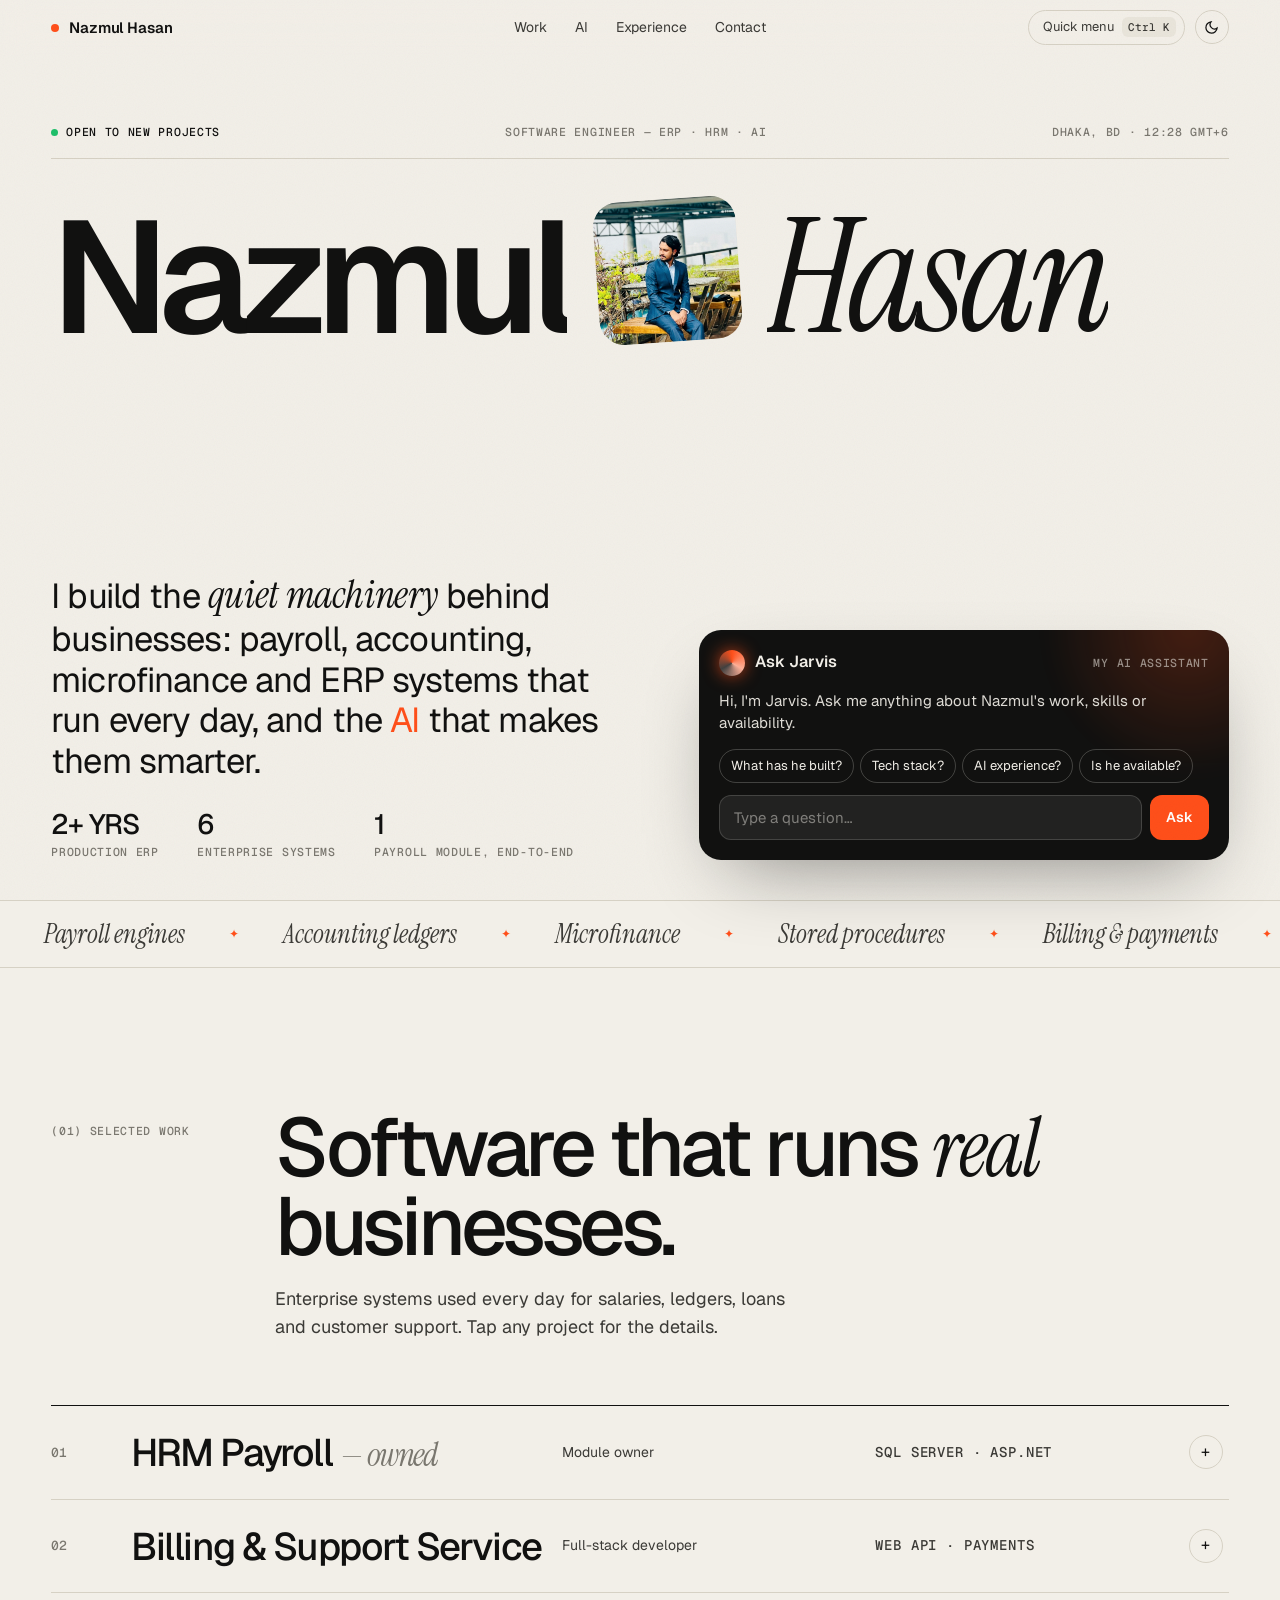
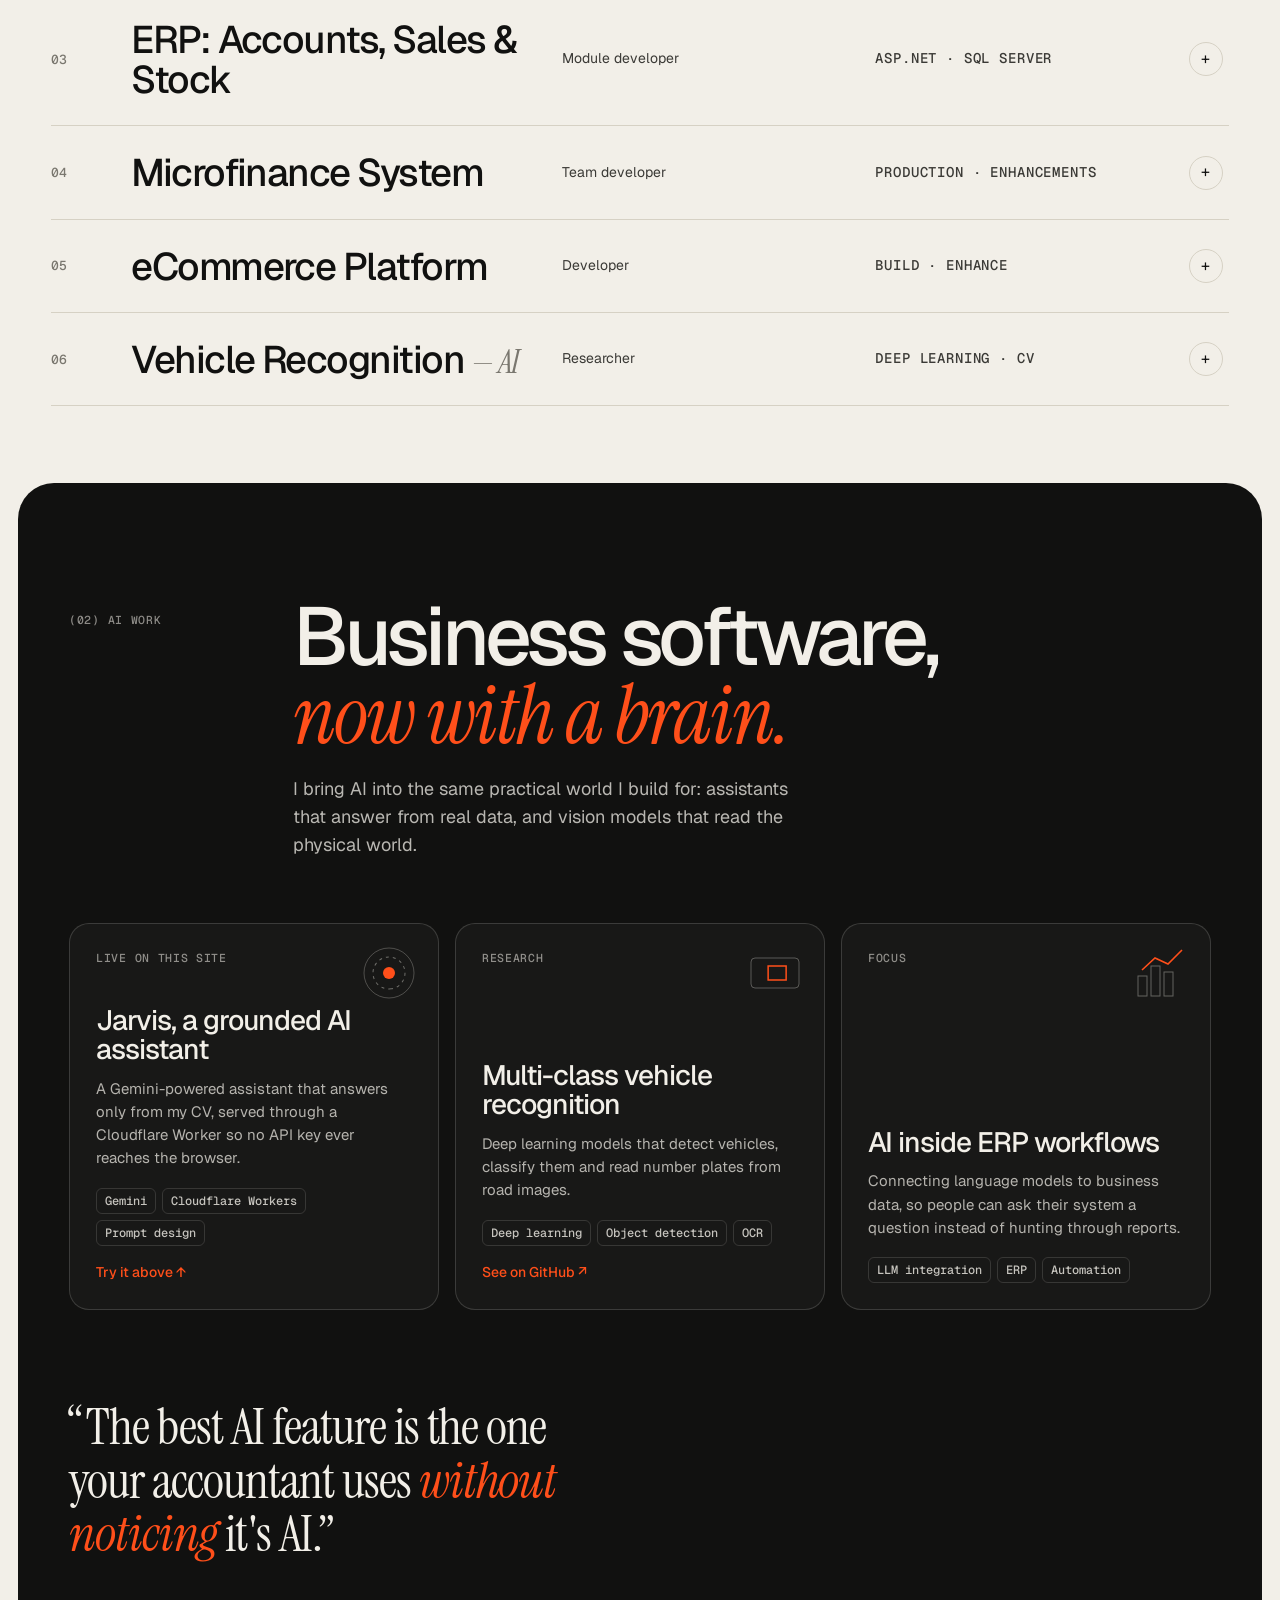
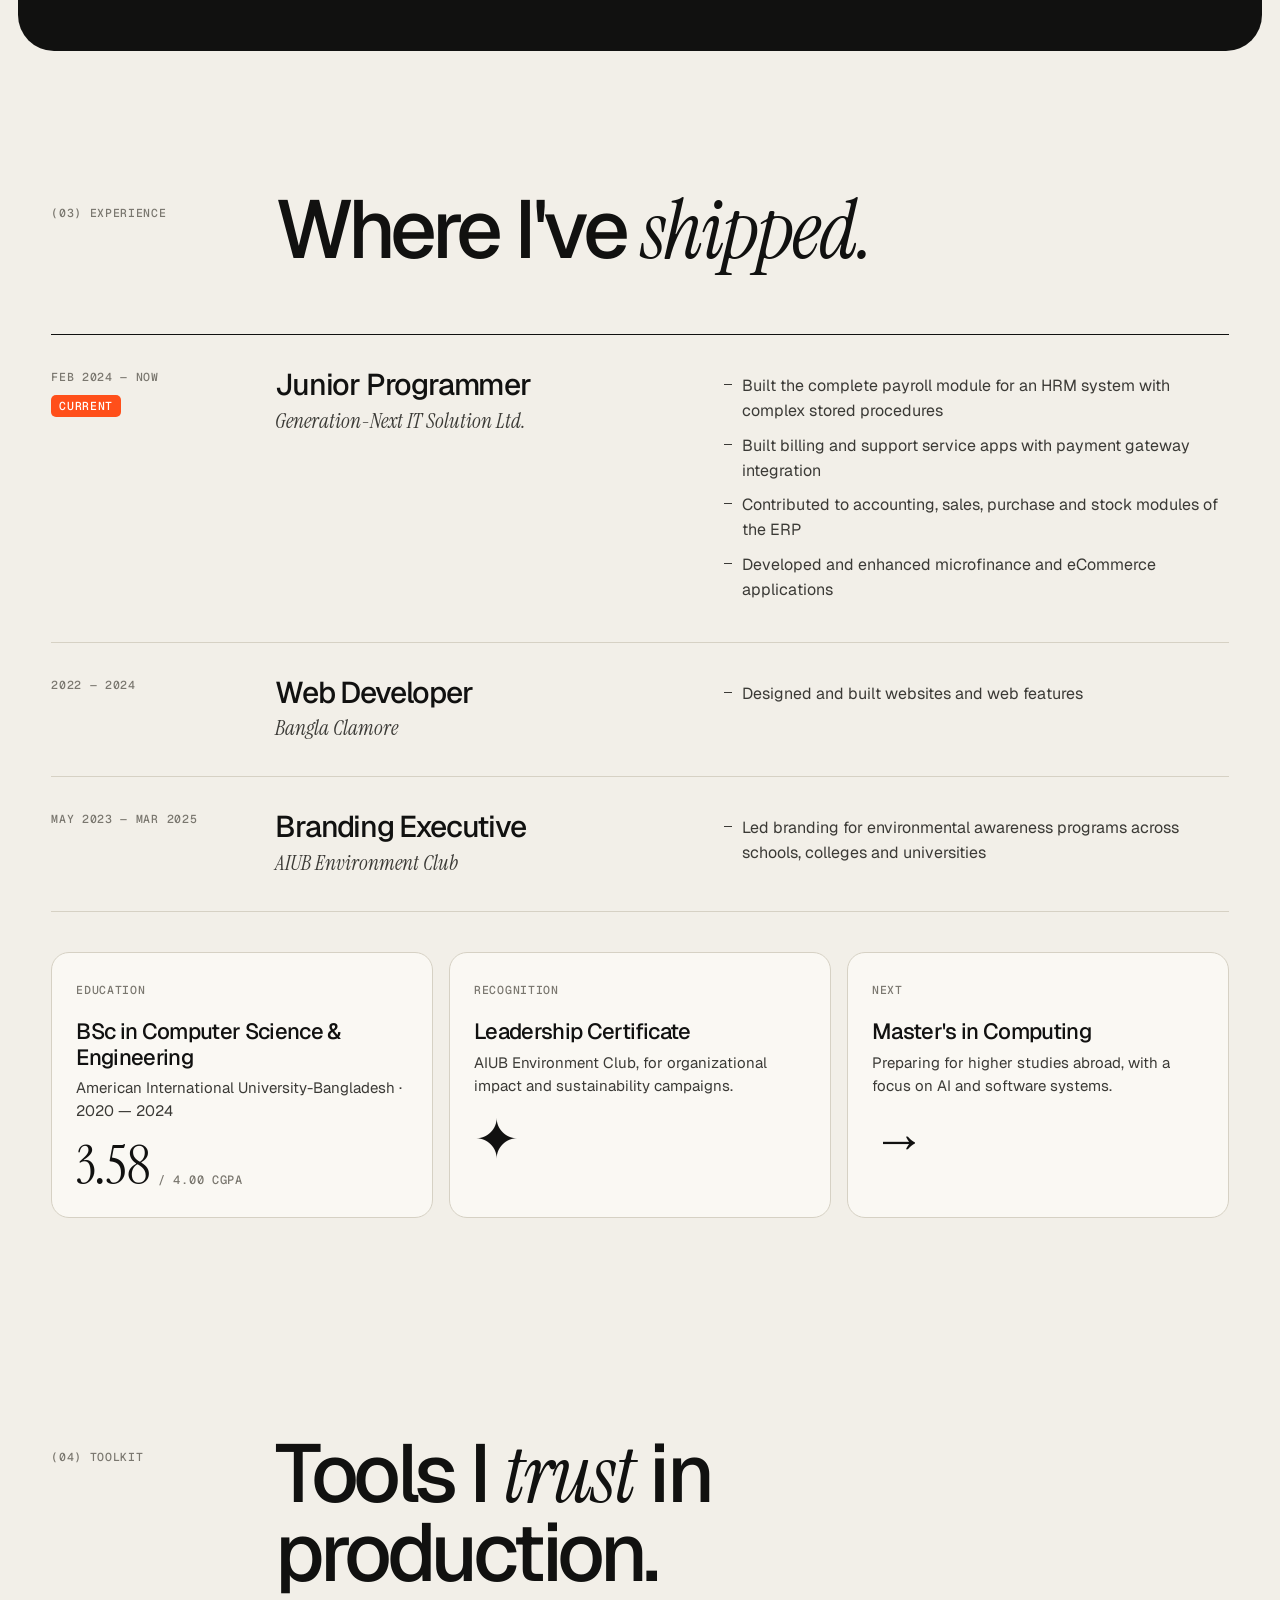
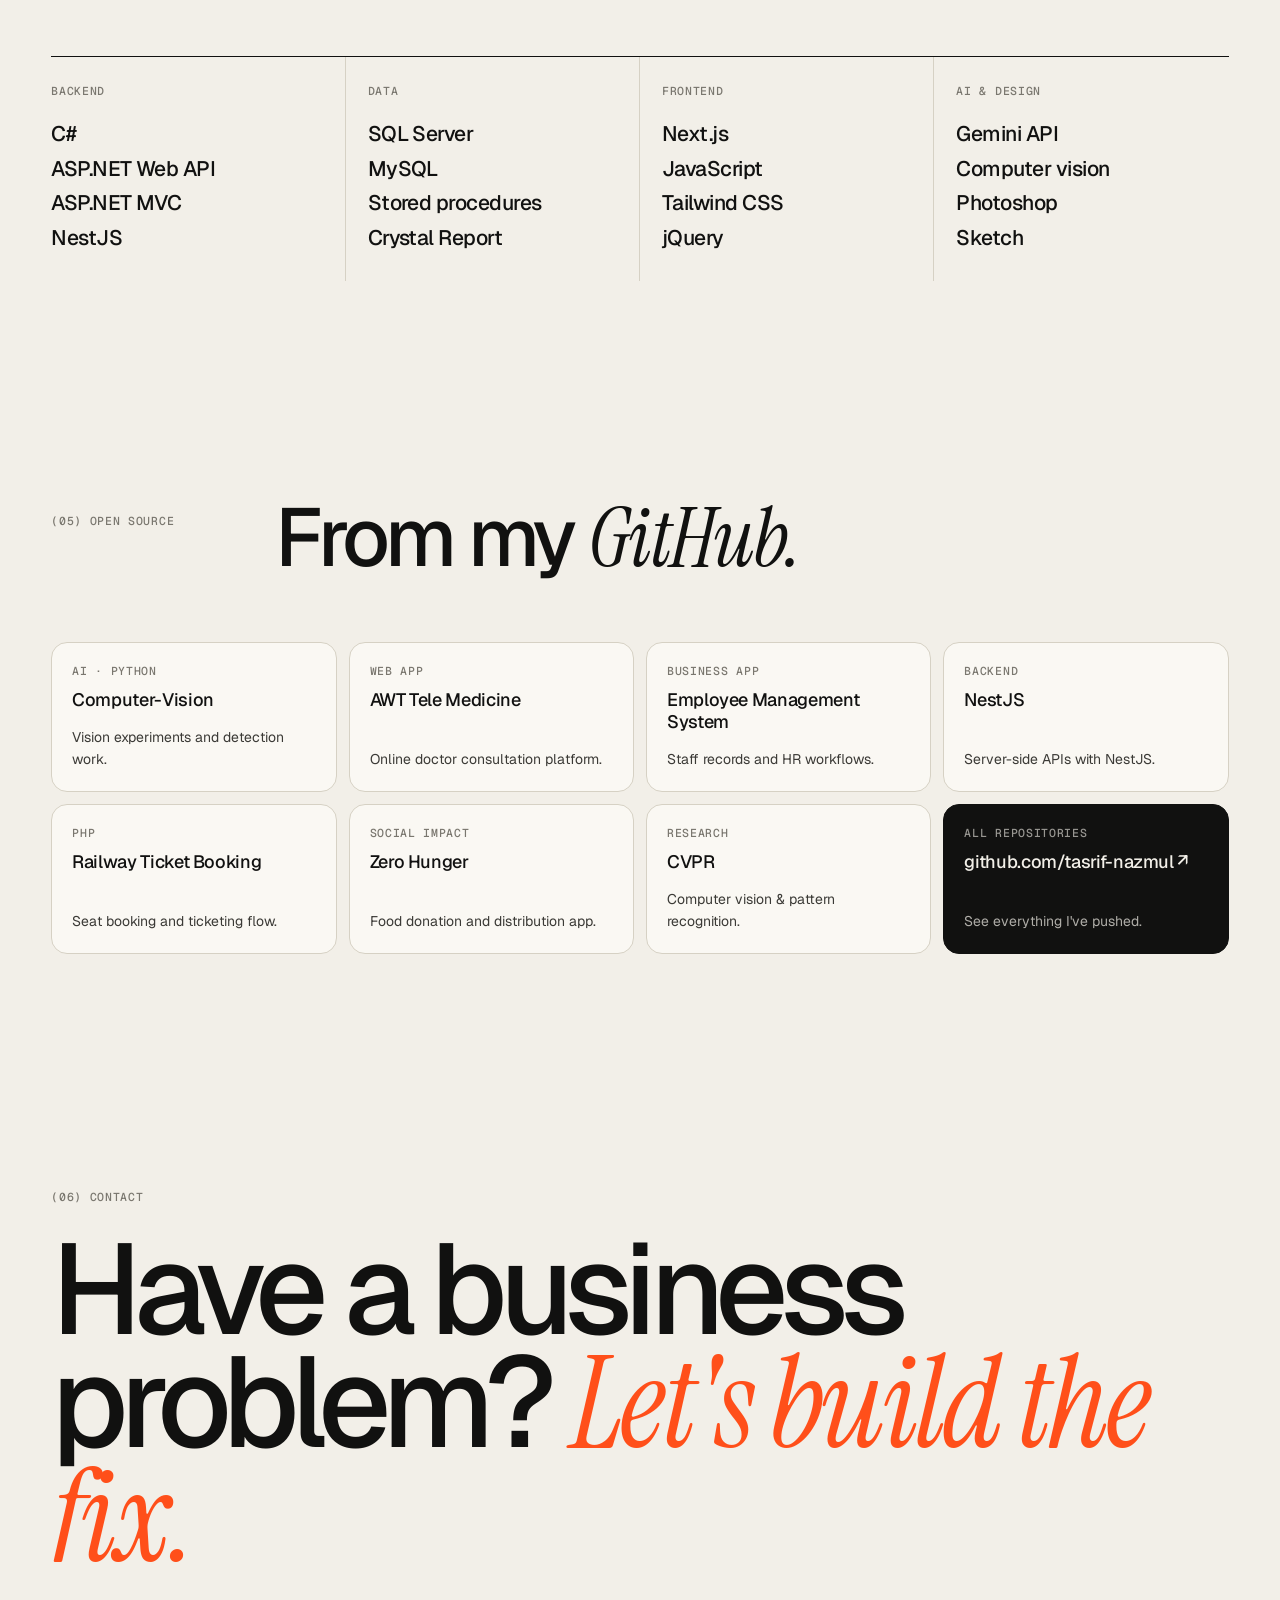
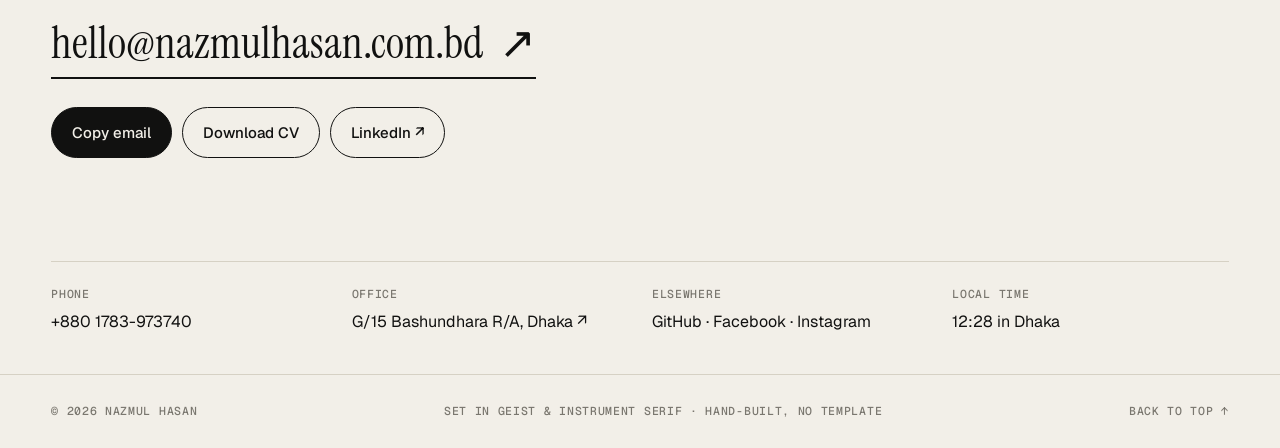
==== commit 22378109: "Portfolio v2: editorial redesign with Ask Jarvis AI and command menu - Editorial typography (Geist +" ====
--- a/index.html
+++ b/index.html
@@ -1,5 +1,5 @@
 <!DOCTYPE html>
-<html lang="en" data-theme="dark">
+<html lang="en" data-theme="light">
 <head>
 <meta charset="UTF-8">
 <meta name="viewport" content="width=device-width, initial-scale=1.0">
@@ -9,7 +9,7 @@
 <meta name="author" content="Nazmul Hasan">
 <meta name="robots" content="index, follow, max-image-preview:large">
 <link rel="canonical" href="https://nazmulhasan.com.bd/">
-<meta name="theme-color" content="#0d1014">
+<meta name="theme-color" content="#f2efe8">
 
 <meta property="og:title" content="Nazmul Hasan | Software Developer &amp; Web Developer in Bangladesh">
 <meta property="og:description" content="Official portfolio of Nazmul Hasan, a software and web developer in Bangladesh specializing in business applications, ERP solutions, and modern web development.">
@@ -36,16 +36,19 @@
       "@type": "Person",
       "@id": "https://nazmulhasan.com.bd/#person",
       "name": "Nazmul Hasan",
+      "alternateName": "Nazmul Hasan Mamun",
       "url": "https://nazmulhasan.com.bd/",
       "image": "https://nazmulhasan.com.bd/images/home/nazmul-hasan-software-developer-bangladesh.jpeg",
-      "jobTitle": "Software Developer",
-      "description": "Software and web developer in Bangladesh specializing in business applications, ERP solutions, and modern web development.",
+      "jobTitle": "Software Engineer",
+      "description": "Software and web developer in Bangladesh specializing in ERP, HRM, accounting and business applications, and AI integration.",
       "worksFor": { "@type": "Organization", "name": "Generation-Next IT Solution Ltd." },
+      "alumniOf": { "@type": "CollegeOrUniversity", "name": "American International University-Bangladesh (AIUB)" },
+      "award": "Leadership Certificate, AIUB Environment Club",
       "email": "mailto:hello@nazmulhasan.com.bd",
       "telephone": "+8801783973740",
-      "address": { "@type": "PostalAddress", "streetAddress": "G/15 Bashundhara R/A", "addressLocality": "Dhaka", "addressCountry": "BD" },
-      "knowsAbout": ["ERP development", "Business applications", "ASP.NET", "MSSQL", "Crystal Reports", "Next.js", "Nest.js", "jQuery"],
-      "knowsLanguage": ["bn", "en", "hi", "ur"],
+      "address": { "@type": "PostalAddress", "streetAddress": "Bashundhara R/A", "addressLocality": "Dhaka", "addressCountry": "BD" },
+      "knowsAbout": ["ERP development", "HRM and payroll systems", "Accounting software", "Microfinance software", "ASP.NET", "ASP.NET Web API", "C#", "SQL Server", "Stored procedures", "Next.js", "NestJS", "Crystal Reports", "AI chatbots", "Computer vision"],
+      "knowsLanguage": ["bn", "en"],
       "sameAs": [
         "https://www.facebook.com/tasrifnaazmul",
         "https://www.instagram.com/tasrif_nazmul/",
@@ -53,418 +56,715 @@
         "https://github.com/tasrif-nazmul"
       ]
     },
-    {
-      "@type": "WebSite",
-      "@id": "https://nazmulhasan.com.bd/#website",
-      "url": "https://nazmulhasan.com.bd/",
-      "name": "Nazmul Hasan",
-      "publisher": { "@id": "https://nazmulhasan.com.bd/#person" },
-      "inLanguage": "en"
-    },
-    {
-      "@type": "ProfilePage",
-      "url": "https://nazmulhasan.com.bd/",
-      "name": "Nazmul Hasan | Software Developer & Web Developer in Bangladesh",
-      "mainEntity": { "@id": "https://nazmulhasan.com.bd/#person" }
-    }
+    { "@type": "WebSite", "@id": "https://nazmulhasan.com.bd/#website", "url": "https://nazmulhasan.com.bd/", "name": "Nazmul Hasan", "publisher": { "@id": "https://nazmulhasan.com.bd/#person" }, "inLanguage": "en" },
+    { "@type": "ProfilePage", "url": "https://nazmulhasan.com.bd/", "name": "Nazmul Hasan | Software Developer & Web Developer in Bangladesh", "mainEntity": { "@id": "https://nazmulhasan.com.bd/#person" } }
   ]
 }
 </script>
 
 <link rel="preconnect" href="https://fonts.googleapis.com">
 <link rel="preconnect" href="https://fonts.gstatic.com" crossorigin>
-<link href="https://fonts.googleapis.com/css2?family=Fraunces:opsz,wght@9..144,400;9..144,600;9..144,800&family=Hind+Siliguri:wght@400;600&family=Inter+Tight:wght@400;500;600&family=JetBrains+Mono:wght@400;600&display=swap" rel="stylesheet">
+<link href="https://fonts.googleapis.com/css2?family=Geist:wght@300..800&family=Geist+Mono:wght@400;500&family=Instrument+Serif:ital@0;1&display=swap" rel="stylesheet">
 
 <style>
 :root{
-  --bg:#0d1014; --bg2:#13171d; --card:#171c23; --line:#252c35;
-  --ink:#eef1ec; --mute:#97a1ab; --acc:#4fe3a1; --acc2:#f3b75b; --accInk:#06261a;
-  --serif:"Fraunces",Georgia,serif; --sans:"Inter Tight",system-ui,sans-serif;
-  --mono:"JetBrains Mono",ui-monospace,monospace; --bn:"Hind Siliguri",sans-serif;
+  --paper:#f2efe8; --paper2:#e9e5db; --card:#faf8f3; --ink:#111110; --ink2:#3b3a36; --mute:#7a776f; --rule:#d6d1c4;
+  --sig:#ff4f1a; --sigInk:#fff;
+  --sans:"Geist",system-ui,-apple-system,sans-serif; --serif:"Instrument Serif",Georgia,serif; --mono:"Geist Mono",ui-monospace,monospace;
+  --pad:clamp(20px,4vw,56px);
 }
-[data-theme="light"]{
-  --bg:#f5f2ea; --bg2:#ece7da; --card:#fffdf8; --line:#ddd5c4;
-  --ink:#16191d; --mute:#5d646c; --acc:#0f8a5f; --acc2:#b86e00; --accInk:#ffffff;
+[data-theme="dark"]{
+  --paper:#0f0f0e; --paper2:#171715; --card:#1a1a18; --ink:#f1eee6; --ink2:#c9c5bb; --mute:#8a867c; --rule:#2c2b28;
+  --sig:#ff6a3d;
 }
 *{box-sizing:border-box;margin:0;padding:0}
-html{scroll-behavior:smooth}
-body{background:var(--bg);color:var(--ink);font:17px/1.6 var(--sans);-webkit-font-smoothing:antialiased;
-  background-image:linear-gradient(var(--line) 1px,transparent 1px);background-size:100% 44px;background-attachment:fixed}
-body::before{content:"";position:fixed;inset:0;background:radial-gradient(ellipse at 20% 0%,transparent 0,var(--bg) 70%);pointer-events:none;z-index:-1}
-a{color:inherit}
-img{max-width:100%;display:block}
-.wrap{width:min(1120px,92vw);margin:0 auto}
-.bn{font-family:var(--bn)}
-.mono{font-family:var(--mono)}
-
-/* nav */
-header.nav{position:sticky;top:0;z-index:20;backdrop-filter:blur(12px);background:color-mix(in srgb,var(--bg) 82%,transparent);border-bottom:1px solid var(--line)}
-.nav .wrap{display:flex;align-items:center;justify-content:space-between;height:64px}
-.logo{font:800 22px var(--serif);text-decoration:none;letter-spacing:-.02em}
-.logo span{color:var(--acc)}
-.nav ul{display:flex;gap:26px;list-style:none;font-size:15px}
-.nav ul a{text-decoration:none;color:var(--mute)}
-.nav ul a:hover{color:var(--ink)}
-.tbtn{background:none;border:1px solid var(--line);color:var(--ink);border-radius:99px;width:38px;height:38px;cursor:pointer;font-size:16px}
-@media(max-width:760px){.nav ul{display:none}}
-
-/* hero */
-.hero{padding:88px 0 64px;display:grid;grid-template-columns:1.25fr .9fr;gap:56px;align-items:center}
-.eyebrow{font:500 13px var(--mono);color:var(--acc);letter-spacing:.08em;text-transform:uppercase;display:flex;align-items:center;gap:10px}
-.eyebrow::before{content:"";width:28px;height:1px;background:var(--acc)}
-h1{font:800 clamp(48px,8vw,96px)/.95 var(--serif);letter-spacing:-.035em;margin:18px 0 18px}
-h1 em{font-style:italic;font-weight:400;color:var(--acc)}
-.tag-bn{font:600 clamp(20px,2.6vw,28px)/1.4 var(--bn);color:var(--acc2);margin-bottom:14px}
-.lead{color:var(--mute);font-size:19px;max-width:560px}
-.cta{display:flex;gap:12px;margin-top:30px;flex-wrap:wrap}
-.btn{display:inline-flex;align-items:center;gap:8px;padding:14px 22px;border-radius:12px;font-weight:600;text-decoration:none;font-size:15px;border:1px solid var(--line);transition:transform .15s}
-.btn:hover{transform:translateY(-2px)}
-.btn.primary{background:var(--acc);color:var(--accInk);border-color:var(--acc)}
-.stats{display:flex;gap:36px;margin-top:44px;flex-wrap:wrap}
-.stat b{display:block;font:600 34px var(--mono);letter-spacing:-.03em}
-.stat span{font-size:13px;color:var(--mute)}
-
-.portrait{position:relative}
-.photo{aspect-ratio:4/5;border-radius:28px;overflow:hidden;border:1px solid var(--line);background:linear-gradient(140deg,var(--card),var(--bg2));position:relative}
-.photo img{width:100%;height:100%;object-fit:cover}
-.fallback{position:absolute;inset:0;display:grid;place-items:center;font:800 120px var(--serif);color:var(--acc);opacity:.85}
-.photo img + .fallback{display:none}
-.photo.noimg .fallback{display:grid}
-.ledger{position:absolute;left:-40px;bottom:-28px;width:min(330px,88%);background:var(--card);border:1px solid var(--line);border-radius:16px;padding:16px 18px;font:13px/1.9 var(--mono);box-shadow:0 24px 60px rgba(0,0,0,.35)}
-.ledger .row{display:flex;justify-content:space-between;gap:12px;border-bottom:1px dashed var(--line)}
-.ledger .row:last-child{border:0}
-.ledger .ok{color:var(--acc)}
-.ledger .hd{color:var(--mute);font-size:11px;letter-spacing:.1em;margin-bottom:4px}
-@media(max-width:900px){.hero{grid-template-columns:1fr;padding-top:56px}.portrait{max-width:420px}.ledger{left:auto;right:-8px}}
-
-/* sections */
-section{padding:96px 0;border-top:1px solid var(--line)}
-.sh{display:flex;justify-content:space-between;align-items:end;gap:24px;margin-bottom:44px;flex-wrap:wrap}
-.sh .num{font:500 13px var(--mono);color:var(--acc)}
-h2{font:700 clamp(34px,5vw,56px)/1.05 var(--serif);letter-spacing:-.03em;margin-top:8px}
-.sh p{color:var(--mute);max-width:420px}
-
-/* about */
-.about{display:grid;grid-template-columns:1.1fr 1fr;gap:56px}
-.about p{color:var(--mute);margin-bottom:16px;font-size:18px}
-.about p strong{color:var(--ink);font-weight:600}
-.chips{display:flex;flex-wrap:wrap;gap:8px}
-.chip{border:1px solid var(--line);border-radius:99px;padding:6px 14px;font-size:14px;color:var(--mute);background:var(--card)}
-.about h3{font:600 13px var(--mono);letter-spacing:.08em;text-transform:uppercase;color:var(--mute);margin:0 0 14px}
-@media(max-width:860px){.about{grid-template-columns:1fr}}
-
-/* services */
-.svc{display:grid;grid-template-columns:repeat(3,1fr);gap:1px;background:var(--line);border:1px solid var(--line);border-radius:20px;overflow:hidden}
-.svc article{background:var(--bg);padding:32px 28px;transition:background .2s}
-.svc article:hover{background:var(--card)}
-.svc .ic{font:600 13px var(--mono);color:var(--acc2)}
-.svc h3{font:600 22px var(--serif);margin:14px 0 8px}
-.svc p{color:var(--mute);font-size:15px}
-@media(max-width:900px){.svc{grid-template-columns:1fr 1fr}}
-@media(max-width:600px){.svc{grid-template-columns:1fr}}
-
-/* projects */
-.filters{display:flex;gap:8px;flex-wrap:wrap}
-.filters button{background:var(--card);border:1px solid var(--line);color:var(--mute);padding:8px 16px;border-radius:99px;font:500 14px var(--sans);cursor:pointer}
-.filters button.on{background:var(--ink);color:var(--bg);border-color:var(--ink)}
-.grid{display:grid;grid-template-columns:repeat(3,1fr);gap:22px}
-.proj{background:var(--card);border:1px solid var(--line);border-radius:20px;overflow:hidden;display:flex;flex-direction:column;transition:transform .2s,border-color .2s}
-.proj:hover{transform:translateY(-4px);border-color:var(--acc)}
-.proj .thumb{aspect-ratio:16/10;background:linear-gradient(135deg,var(--bg2),var(--card));position:relative;overflow:hidden}
-.proj .thumb img{width:100%;height:100%;object-fit:cover}
-.proj .thumb .fallback{font-size:56px}
-.proj .thumb.noimg .fallback{display:grid}
-.proj .thumb img + .fallback{display:none}
-.proj .body{padding:22px 22px 24px;flex:1;display:flex;flex-direction:column}
-.proj .cat{font:500 12px var(--mono);color:var(--acc);letter-spacing:.08em;text-transform:uppercase}
-.proj h3{font:600 23px var(--serif);margin:8px 0}
-.proj p{color:var(--mute);font-size:15px;flex:1}
-.proj .tags{display:flex;gap:6px;flex-wrap:wrap;margin-top:16px}
-.proj .tags span{font:12px var(--mono);color:var(--mute);border:1px solid var(--line);padding:3px 8px;border-radius:6px}
-.proj.hide{display:none}
-@media(max-width:960px){.grid{grid-template-columns:1fr 1fr}}
-@media(max-width:620px){.grid{grid-template-columns:1fr}}
-
-/* timeline */
-.tl{display:grid;gap:0}
-.tl .item{display:grid;grid-template-columns:200px 1fr;gap:32px;padding:28px 0;border-bottom:1px solid var(--line)}
-.tl .item:last-child{border:0}
-.tl .when{font:500 14px var(--mono);color:var(--mute)}
-.tl .when b{display:inline-block;color:var(--accInk);background:var(--acc);padding:2px 8px;border-radius:6px;font-size:11px;margin-top:8px}
-.tl h3{font:600 24px var(--serif)}
-.tl .org{color:var(--acc2);font-size:15px;margin:2px 0 8px}
-.tl p{color:var(--mute);font-size:15px}
-@media(max-width:700px){.tl .item{grid-template-columns:1fr;gap:6px}}
-
-/* stack */
-.stack{display:grid;grid-template-columns:repeat(4,1fr);gap:22px}
-.stack .box{background:var(--card);border:1px solid var(--line);border-radius:18px;padding:24px}
-.stack h3{font:600 13px var(--mono);letter-spacing:.08em;text-transform:uppercase;color:var(--mute);margin-bottom:14px}
-.stack li{list-style:none;padding:7px 0;border-bottom:1px dashed var(--line);display:flex;justify-content:space-between;font-size:15px}
-.stack li:last-child{border:0}
-.stack li small{color:var(--mute);font:12px var(--mono)}
-@media(max-width:900px){.stack{grid-template-columns:1fr 1fr}}
-@media(max-width:520px){.stack{grid-template-columns:1fr}}
-
-/* contact */
-.contact{display:grid;grid-template-columns:1fr 1fr;gap:48px}
-.big{font:700 clamp(36px,5.5vw,64px)/1.05 var(--serif);letter-spacing:-.03em}
-.big em{font-style:italic;font-weight:400;color:var(--acc)}
-.cinfo{margin-top:28px;display:grid;gap:14px}
-.cinfo a,.cinfo div{display:flex;gap:14px;align-items:baseline;text-decoration:none;font-size:17px}
-.cinfo small{font:12px var(--mono);color:var(--mute);width:70px;flex-shrink:0;text-transform:uppercase;letter-spacing:.08em}
-form{background:var(--card);border:1px solid var(--line);border-radius:22px;padding:28px;display:grid;gap:14px}
-label{font:500 13px var(--mono);color:var(--mute);display:grid;gap:6px}
-input,textarea{background:var(--bg);border:1px solid var(--line);border-radius:10px;padding:13px 14px;color:var(--ink);font:16px var(--sans)}
-input:focus,textarea:focus{outline:2px solid var(--acc);border-color:transparent}
-textarea{min-height:120px;resize:vertical}
-form .btn{justify-content:center;cursor:pointer;font-family:var(--sans)}
-.note{font-size:13px;color:var(--mute);min-height:18px}
-@media(max-width:860px){.contact{grid-template-columns:1fr}}
-
-footer{border-top:1px solid var(--line);padding:36px 0 48px;color:var(--mute);font-size:14px}
-footer .wrap{display:flex;justify-content:space-between;gap:20px;flex-wrap:wrap;align-items:center}
-.social{display:flex;gap:18px}
-.social a{text-decoration:none}
-.social a:hover{color:var(--acc)}
-
-.reveal{opacity:0;transform:translateY(18px);transition:opacity .7s ease,transform .7s ease}
-.reveal.in{opacity:1;transform:none}
-@media(prefers-reduced-motion:reduce){.reveal{opacity:1;transform:none;transition:none}html{scroll-behavior:auto}}
+html{scroll-behavior:smooth;-webkit-text-size-adjust:100%}
+body{background:var(--paper);color:var(--ink);font:400 16px/1.55 var(--sans);-webkit-font-smoothing:antialiased;overflow-x:hidden;transition:background .4s,color .4s}
+::selection{background:var(--sig);color:var(--sigInk)}
+a{color:inherit;text-decoration:none}
+img{display:block;max-width:100%}
+button{font:inherit;color:inherit;background:none;border:0;cursor:pointer}
+.mono{font:500 11.5px/1.4 var(--mono);letter-spacing:.06em;text-transform:uppercase}
+.serif{font-family:var(--serif);font-weight:400}
+.px{padding-left:var(--pad);padding-right:var(--pad)}
+.grain{position:fixed;inset:0;pointer-events:none;z-index:100;opacity:.05;mix-blend-mode:multiply;
+  background-image:url("data:image/svg+xml,%3Csvg xmlns='http://www.w3.org/2000/svg' width='160' height='160'%3E%3Cfilter id='n'%3E%3CfeTurbulence type='fractalNoise' baseFrequency='.9' numOctaves='2' stitchTiles='stitch'/%3E%3C/filter%3E%3Crect width='100%25' height='100%25' filter='url(%23n)'/%3E%3C/svg%3E")}
+[data-theme="dark"] .grain{mix-blend-mode:screen;opacity:.04}
+#progress{position:fixed;top:0;left:0;height:2px;background:var(--sig);width:0;z-index:60}
+
+/* ---------- top bar ---------- */
+.bar{position:fixed;top:0;left:0;right:0;z-index:50;display:grid;grid-template-columns:1fr auto 1fr;align-items:center;height:56px;
+  background:color-mix(in srgb,var(--paper) 78%,transparent);backdrop-filter:blur(14px);-webkit-backdrop-filter:blur(14px);border-bottom:1px solid transparent;transition:border-color .3s}
+.bar.scrolled{border-color:var(--rule)}
+.bar .id{font-weight:600;letter-spacing:-.01em;font-size:15px;display:flex;align-items:center;gap:10px}
+.bar .id i{width:8px;height:8px;border-radius:50%;background:var(--sig);display:inline-block}
+.bar nav{display:flex;gap:4px}
+.bar nav a{padding:6px 12px;border-radius:99px;font-size:14px;color:var(--ink2);transition:background .2s,color .2s}
+.bar nav a:hover,.bar nav a.on{background:var(--ink);color:var(--paper)}
+.bar .right{display:flex;justify-content:flex-end;align-items:center;gap:10px}
+.kbd{display:inline-flex;align-items:center;gap:8px;border:1px solid var(--rule);border-radius:99px;padding:6px 8px 6px 14px;font-size:13px;color:var(--ink2);transition:border-color .2s}
+.kbd:hover{border-color:var(--ink)}
+.kbd kbd{font:500 11px var(--mono);background:var(--paper2);border-radius:6px;padding:3px 6px}
+.icon-btn{width:34px;height:34px;border-radius:50%;border:1px solid var(--rule);display:grid;place-items:center;transition:border-color .2s}
+.icon-btn:hover{border-color:var(--ink)}
+@media(max-width:900px){.bar{grid-template-columns:1fr auto}.bar nav{display:none}.kbd span{display:none}.kbd{padding:6px 8px}}
+
+/* ---------- hero ---------- */
+.hero{padding-top:96px;min-height:100svh;display:flex;flex-direction:column}
+.hero-meta{display:flex;justify-content:space-between;gap:16px;flex-wrap:wrap;color:var(--mute);padding-top:28px;padding-bottom:18px;border-bottom:1px solid var(--rule)}
+.hero-meta .live{color:var(--ink);display:flex;align-items:center;gap:8px}
+.hero-meta .live::before{content:"";width:7px;height:7px;border-radius:50%;background:#1fbf6a;box-shadow:0 0 0 0 rgba(31,191,106,.6);animation:ping 2s infinite}
+@keyframes ping{70%{box-shadow:0 0 0 8px rgba(31,191,106,0)}100%{box-shadow:0 0 0 0 rgba(31,191,106,0)}}
+.name{font:600 clamp(64px,12.4vw,220px)/.82 var(--sans);letter-spacing:-.065em;margin-top:clamp(20px,4vw,40px);display:flex;flex-wrap:wrap;align-items:flex-end;column-gap:.18em}
+.name .w{display:inline-flex;overflow:hidden;padding-bottom:.06em}
+.name .w span{display:inline-block;transform:translateY(105%);transition:transform 1s cubic-bezier(.2,.8,.1,1)}
+.loaded .name .w span{transform:none}
+.name .it{font-family:var(--serif);font-style:italic;font-weight:400;letter-spacing:-.03em}
+.portrait-inline{width:.9em;height:.9em;border-radius:.16em;overflow:hidden;align-self:center;transform:rotate(-4deg) scale(.3);opacity:0;transition:transform 1s .4s cubic-bezier(.2,.8,.1,1),opacity .6s .4s;background:var(--paper2);flex-shrink:0;margin-bottom:.06em}
+.loaded .portrait-inline{transform:rotate(-4deg);opacity:1}
+.portrait-inline img{width:100%;height:100%;object-fit:cover;filter:grayscale(.15) contrast(1.05)}
+
+.hero-grid{display:grid;grid-template-columns:1.1fr 1fr;gap:clamp(28px,5vw,80px);margin-top:auto;padding-top:48px;padding-bottom:40px;align-items:end}
+.statement{font:400 clamp(24px,2.7vw,38px)/1.18 var(--sans);letter-spacing:-.025em;max-width:640px}
+.statement em{font-family:var(--serif);font-size:1.12em;letter-spacing:-.01em}
+.statement mark{background:none;color:var(--sig)}
+.facts{display:flex;gap:clamp(18px,3vw,40px);margin-top:28px;flex-wrap:wrap}
+.facts div b{display:block;font:500 28px/1 var(--sans);letter-spacing:-.04em;margin-bottom:6px}
+.facts div span{color:var(--mute)}
+@media(max-width:900px){.hero-grid{grid-template-columns:1fr}}
+
+/* ---------- ask jarvis ---------- */
+.ask{background:var(--ink);color:var(--paper);border-radius:22px;padding:20px;position:relative;overflow:hidden;box-shadow:0 30px 80px -30px rgba(0,0,0,.45)}
+[data-theme="dark"] .ask{background:var(--card);color:var(--ink);border:1px solid var(--rule)}
+.ask::before{content:"";position:absolute;width:320px;height:320px;border-radius:50%;background:radial-gradient(circle,var(--sig),transparent 65%);opacity:.22;top:-160px;right:-120px;filter:blur(10px);animation:drift 9s ease-in-out infinite alternate}
+@keyframes drift{to{transform:translate(-60px,40px)}}
+.ask-head{display:flex;justify-content:space-between;align-items:center;margin-bottom:14px;position:relative}
+.ask-head .who{display:flex;align-items:center;gap:10px;font-weight:600}
+.orb{width:26px;height:26px;border-radius:50%;background:conic-gradient(from 0deg,var(--sig),#ffb199,#fff3,var(--sig));animation:spin 6s linear infinite;box-shadow:0 0 18px -2px var(--sig)}
+@keyframes spin{to{transform:rotate(360deg)}}
+.ask-head .mono{opacity:.55}
+.log{max-height:220px;overflow:auto;display:flex;flex-direction:column;gap:10px;margin-bottom:14px;position:relative;scrollbar-width:thin}
+.msg{font-size:15px;line-height:1.5;max-width:92%;animation:up .4s ease}
+@keyframes up{from{opacity:0;transform:translateY(6px)}}
+.msg.me{align-self:flex-end;background:color-mix(in srgb,currentColor 12%,transparent);padding:8px 13px;border-radius:14px 14px 4px 14px}
+.msg.ai{opacity:.92}
+.msg.ai.typing::after{content:"▍";animation:blink 1s steps(2) infinite;color:var(--sig)}
+@keyframes blink{50%{opacity:0}}
+.chips{display:flex;gap:6px;flex-wrap:wrap;margin-bottom:12px;position:relative}
+.chips button{font-size:13px;padding:6px 11px;border-radius:99px;border:1px solid color-mix(in srgb,currentColor 22%,transparent);transition:background .2s,border-color .2s}
+.chips button:hover{background:color-mix(in srgb,currentColor 10%,transparent);border-color:currentColor}
+.ask form{display:flex;gap:8px;position:relative}
+.ask input{flex:1;background:color-mix(in srgb,currentColor 8%,transparent);border:1px solid color-mix(in srgb,currentColor 16%,transparent);border-radius:12px;padding:12px 14px;color:inherit;font:15px var(--sans);outline:none;min-width:0}
+.ask input:focus{border-color:var(--sig)}
+.ask input::placeholder{color:inherit;opacity:.45}
+.send{background:var(--sig);color:var(--sigInk);border-radius:12px;padding:0 16px;font-weight:600;font-size:14px}
+
+/* ---------- marquee ---------- */
+.marquee{border-top:1px solid var(--rule);border-bottom:1px solid var(--rule);overflow:hidden;padding:16px 0;white-space:nowrap}
+.marquee .track{display:inline-flex;gap:44px;animation:mq 38s linear infinite;padding-left:44px}
+.marquee span{font:400 26px var(--serif);font-style:italic;color:var(--ink2);display:inline-flex;align-items:center;gap:44px}
+.marquee span::after{content:"✦";font-style:normal;font-size:12px;color:var(--sig)}
+@keyframes mq{to{transform:translateX(-50%)}}
+
+/* ---------- sections ---------- */
+section{padding-top:clamp(80px,11vw,150px);padding-bottom:clamp(40px,6vw,80px)}
+.sec-head{display:grid;grid-template-columns:200px 1fr;gap:24px;margin-bottom:clamp(36px,5vw,64px);align-items:start}
+.sec-head .mono{color:var(--mute);padding-top:14px}
+.sec-head h2{font:500 clamp(40px,6.4vw,96px)/.95 var(--sans);letter-spacing:-.055em;max-width:14ch}
+.sec-head h2 em{font-family:var(--serif);font-weight:400;letter-spacing:-.025em}
+.sec-head p{color:var(--ink2);max-width:520px;margin-top:20px;font-size:18px}
+@media(max-width:760px){.sec-head{grid-template-columns:1fr;gap:8px}}
+
+/* ---------- work list ---------- */
+.work{border-top:1px solid var(--ink)}
+.row{border-bottom:1px solid var(--rule)}
+.row-top{display:grid;grid-template-columns:60px 1.4fr 1fr 1fr 40px;gap:20px;align-items:center;padding:26px 0;width:100%;text-align:left;transition:padding .35s cubic-bezier(.2,.8,.1,1)}
+.row-top:hover{padding-left:14px}
+.row .n{font:500 13px var(--mono);color:var(--mute)}
+.row h3{font:500 clamp(24px,3vw,40px)/1.05 var(--sans);letter-spacing:-.04em}
+.row h3 em{font-family:var(--serif);font-weight:400;color:var(--mute);font-size:.85em}
+.row .role,.row .stk{color:var(--ink2);font-size:14px}
+.row .plus{width:34px;height:34px;border:1px solid var(--rule);border-radius:50%;display:grid;place-items:center;transition:transform .4s,background .2s,color .2s}
+.row.open .plus{transform:rotate(45deg);background:var(--ink);color:var(--paper);border-color:var(--ink)}
+.row-body{display:grid;grid-template-rows:0fr;transition:grid-template-rows .55s cubic-bezier(.2,.8,.1,1)}
+.row.open .row-body{grid-template-rows:1fr}
+.row-body>div{overflow:hidden}
+.detail{display:grid;grid-template-columns:60px 1.2fr 1fr;gap:20px;padding:0 0 36px}
+.detail .shot{grid-column:3;border-radius:14px;overflow:hidden;aspect-ratio:16/10;background:var(--paper2);position:relative}
+.detail .shot img{width:100%;height:100%;object-fit:cover}
+.detail .txt{grid-column:2}
+.detail h4{font:500 11.5px var(--mono);letter-spacing:.06em;text-transform:uppercase;color:var(--mute);margin:0 0 6px}
+.detail p{color:var(--ink2);margin-bottom:18px;font-size:16px;max-width:560px}
+.detail ul{list-style:none;margin-bottom:18px}
+.detail li{padding:6px 0 6px 20px;position:relative;color:var(--ink2);font-size:15.5px}
+.detail li::before{content:"→";position:absolute;left:0;color:var(--sig)}
+.pills{display:flex;flex-wrap:wrap;gap:6px}
+.pills span{font:500 12px var(--mono);border:1px solid var(--rule);border-radius:6px;padding:4px 8px;color:var(--ink2)}
+.typo-shot{position:absolute;inset:0;display:grid;place-items:center;font:italic 400 clamp(36px,5vw,64px) var(--serif);color:var(--mute);background:repeating-linear-gradient(135deg,var(--paper2) 0 12px,var(--paper) 12px 24px)}
+@media(max-width:860px){
+  .row-top{grid-template-columns:40px 1fr 34px}
+  .row .role,.row .stk{display:none}
+  .detail{grid-template-columns:1fr}
+  .detail .shot,.detail .txt{grid-column:1}
+}
+#peek{position:fixed;top:0;left:0;width:300px;aspect-ratio:16/10;border-radius:14px;overflow:hidden;pointer-events:none;z-index:40;opacity:0;transform:translate(-50%,-50%) scale(.8) rotate(-3deg);transition:opacity .25s,transform .35s cubic-bezier(.2,.8,.1,1);box-shadow:0 30px 60px -20px rgba(0,0,0,.4);background:var(--paper2)}
+#peek.show{opacity:1;transform:translate(-50%,-50%) scale(1) rotate(-3deg)}
+#peek img{width:100%;height:100%;object-fit:cover}
+@media(hover:none),(max-width:860px){#peek{display:none}}
+
+/* ---------- AI ---------- */
+.ai-wrap{background:var(--ink);color:var(--paper);border-radius:clamp(20px,3vw,36px);margin:0 clamp(8px,1.4vw,20px);padding-top:clamp(70px,9vw,120px);padding-bottom:clamp(50px,7vw,90px);position:relative;overflow:hidden}
+[data-theme="dark"] .ai-wrap{background:#171512;color:var(--ink)}
+.ai-wrap .sec-head .mono{color:color-mix(in srgb,currentColor 55%,transparent)}
+.ai-wrap .sec-head p{color:color-mix(in srgb,currentColor 75%,transparent)}
+.ai-wrap .sec-head h2 em{color:var(--sig)}
+.ai-grid{display:grid;grid-template-columns:repeat(3,1fr);gap:16px;position:relative}
+.ai-card{border:1px solid color-mix(in srgb,currentColor 16%,transparent);border-radius:20px;padding:26px;min-height:300px;display:flex;flex-direction:column;position:relative;overflow:hidden;background:color-mix(in srgb,currentColor 3%,transparent)}
+.ai-card::after{content:"";position:absolute;inset:0;background:radial-gradient(400px circle at var(--mx,50%) var(--my,0%),color-mix(in srgb,var(--sig) 22%,transparent),transparent 45%);opacity:0;transition:opacity .3s;pointer-events:none}
+.ai-card:hover::after{opacity:1}
+.ai-card .mono{opacity:.55}
+.ai-card h3{font:500 28px/1.05 var(--sans);letter-spacing:-.035em;margin:auto 0 12px;padding-top:40px}
+.ai-card p{opacity:.72;font-size:15px}
+.ai-card .viz{position:absolute;top:22px;right:22px}
+.ai-card .pills span{border-color:color-mix(in srgb,currentColor 18%,transparent);color:inherit;opacity:.8}
+.ai-card .pills{margin-top:18px}
+.ai-card a.go{margin-top:16px;color:var(--sig);font-weight:500;font-size:14px}
+.ai-big{font:400 clamp(28px,4vw,56px)/1.05 var(--serif);letter-spacing:-.02em;margin-top:clamp(50px,7vw,90px);max-width:22ch}
+.ai-big em{color:var(--sig)}
+@media(max-width:960px){.ai-grid{grid-template-columns:1fr}}
+
+/* ---------- experience ---------- */
+.xp{border-top:1px solid var(--ink)}
+.xp-row{display:grid;grid-template-columns:200px 1fr 1.2fr;gap:24px;padding:34px 0;border-bottom:1px solid var(--rule)}
+.xp-row .when{color:var(--mute)}
+.xp-row .when b{display:inline-block;margin-top:10px;background:var(--sig);color:var(--sigInk);padding:3px 8px;border-radius:5px;font-weight:500}
+.xp-row h3{font:500 30px/1.05 var(--sans);letter-spacing:-.04em}
+.xp-row .org{font:italic 400 21px var(--serif);color:var(--ink2);margin-top:6px}
+.xp-row ul{list-style:none}
+.xp-row li{padding:5px 0 5px 20px;position:relative;color:var(--ink2)}
+.xp-row li::before{content:"";position:absolute;left:2px;top:15px;width:8px;height:1px;background:var(--ink2)}
+@media(max-width:860px){.xp-row{grid-template-columns:1fr;gap:10px}}
+
+.creds{display:grid;grid-template-columns:repeat(3,1fr);gap:16px;margin-top:40px}
+.cred{background:var(--card);border:1px solid var(--rule);border-radius:18px;padding:24px}
+.cred .mono{color:var(--mute)}
+.cred h4{font:500 22px/1.15 var(--sans);letter-spacing:-.03em;margin:18px 0 6px}
+.cred p{color:var(--ink2);font-size:15px}
+.cred .big{font:400 54px/1 var(--serif);margin-top:16px}
+@media(max-width:860px){.creds{grid-template-columns:1fr}}
+
+/* ---------- stack ---------- */
+.stack{display:grid;grid-template-columns:repeat(4,1fr);border-top:1px solid var(--ink)}
+.stack .col{padding:26px 22px 26px 0;border-right:1px solid var(--rule)}
+.stack .col+.col{padding-left:22px}
+.stack .col:last-child{border-right:0}
+.stack .mono{color:var(--mute);margin-bottom:18px;display:block}
+.stack li{list-style:none;font:500 21px/1.65 var(--sans);letter-spacing:-.025em}
+@media(max-width:860px){.stack{grid-template-columns:1fr 1fr}.stack .col{padding:22px 12px!important;border-bottom:1px solid var(--rule)}}
+
+/* ---------- github ---------- */
+.repos{display:grid;grid-template-columns:repeat(4,1fr);gap:12px}
+.repo{border:1px solid var(--rule);border-radius:16px;padding:20px;display:flex;flex-direction:column;gap:10px;min-height:150px;transition:border-color .2s,transform .3s;background:var(--card)}
+.repo:hover{border-color:var(--ink);transform:translateY(-3px)}
+.repo .mono{color:var(--mute)}
+.repo h4{font:500 18px/1.2 var(--sans);letter-spacing:-.02em;word-break:break-word}
+.repo p{color:var(--ink2);font-size:14px;margin-top:auto}
+@media(max-width:960px){.repos{grid-template-columns:1fr 1fr}}
+@media(max-width:520px){.repos{grid-template-columns:1fr}}
+
+/* ---------- contact ---------- */
+.contact{padding-top:clamp(90px,12vw,170px);padding-bottom:40px}
+.contact .mono{color:var(--mute)}
+.cta-big{font:500 clamp(48px,10vw,170px)/.88 var(--sans);letter-spacing:-.065em;margin:24px 0 40px}
+.cta-big em{font-family:var(--serif);font-weight:400;letter-spacing:-.03em;color:var(--sig)}
+.mail{display:inline-flex;align-items:center;gap:16px;font:400 clamp(22px,3.4vw,46px) var(--serif);border-bottom:2px solid var(--ink);padding-bottom:6px;transition:color .2s,border-color .2s;word-break:break-all}
+.mail:hover{color:var(--sig);border-color:var(--sig)}
+.c-actions{display:flex;gap:10px;flex-wrap:wrap;margin-top:28px}
+.btn{display:inline-flex;align-items:center;gap:8px;padding:13px 20px;border-radius:99px;border:1px solid var(--ink);font-weight:500;font-size:15px;transition:background .2s,color .2s}
+.btn:hover,.btn.fill{background:var(--ink);color:var(--paper)}
+.btn.fill:hover{background:var(--sig);border-color:var(--sig);color:var(--sigInk)}
+.c-grid{display:grid;grid-template-columns:repeat(4,1fr);gap:24px;margin-top:clamp(60px,8vw,110px);padding-top:24px;border-top:1px solid var(--rule)}
+.c-grid .mono{display:block;margin-bottom:8px}
+.c-grid a:hover{color:var(--sig)}
+@media(max-width:760px){.c-grid{grid-template-columns:1fr 1fr}}
+footer{display:flex;justify-content:space-between;flex-wrap:wrap;gap:12px;padding-top:28px;padding-bottom:28px;color:var(--mute);border-top:1px solid var(--rule)}
+
+/* ---------- command palette ---------- */
+.cmdk{position:fixed;inset:0;z-index:90;display:none;align-items:flex-start;justify-content:center;padding-top:14vh;background:rgba(10,10,9,.35);backdrop-filter:blur(4px)}
+.cmdk.open{display:flex}
+.cmdk-box{width:min(560px,92vw);background:var(--card);border:1px solid var(--rule);border-radius:18px;box-shadow:0 40px 100px -20px rgba(0,0,0,.5);overflow:hidden;animation:pop .22s cubic-bezier(.2,.8,.1,1)}
+@keyframes pop{from{opacity:0;transform:scale(.97) translateY(-6px)}}
+.cmdk input{width:100%;border:0;border-bottom:1px solid var(--rule);background:none;padding:18px 20px;font:17px var(--sans);color:var(--ink);outline:none}
+.cmdk ul{list-style:none;max-height:340px;overflow:auto;padding:8px}
+.cmdk li{display:flex;justify-content:space-between;align-items:center;padding:11px 12px;border-radius:10px;cursor:pointer;font-size:15px}
+.cmdk li small{color:var(--mute);font:500 11px var(--mono);text-transform:uppercase;letter-spacing:.06em}
+.cmdk li.sel{background:var(--ink);color:var(--paper)}
+.cmdk li.sel small{color:inherit;opacity:.6}
+.cmdk .hint{padding:10px 16px;border-top:1px solid var(--rule);color:var(--mute)}
+.toast{position:fixed;bottom:24px;left:50%;transform:translateX(-50%) translateY(20px);background:var(--ink);color:var(--paper);padding:11px 18px;border-radius:99px;font-size:14px;opacity:0;transition:all .3s;z-index:95;pointer-events:none}
+.toast.show{opacity:1;transform:translateX(-50%)}
+
+/* reveal */
+.rv{opacity:0;transform:translateY(30px);transition:opacity .9s cubic-bezier(.2,.8,.1,1),transform .9s cubic-bezier(.2,.8,.1,1)}
+.rv.in{opacity:1;transform:none}
+@media(prefers-reduced-motion:reduce){*,*::before,*::after{animation:none!important;transition:none!important}.rv{opacity:1;transform:none}.name .w span{transform:none}.portrait-inline{opacity:1;transform:rotate(-4deg)}}
 </style>
 </head>
 <body>
-
-<header class="nav">
-  <div class="wrap">
-    <a class="logo" href="#home" aria-label="Nazmul Hasan home">nazmul<span>.</span></a>
-    <nav aria-label="Main">
-      <ul>
-        <li><a href="#about">About</a></li>
-        <li><a href="#services">Services</a></li>
-        <li><a href="#projects">Projects</a></li>
-        <li><a href="#resume">Resume</a></li>
-        <li><a href="#contact">Contact</a></li>
-      </ul>
-    </nav>
-    <button class="tbtn" id="theme" aria-label="Toggle dark and light mode">◐</button>
+<div class="grain" aria-hidden="true"></div>
+<div id="progress" aria-hidden="true"></div>
+
+<header class="bar px" id="bar">
+  <a href="#top" class="id"><i></i>Nazmul Hasan</a>
+  <nav aria-label="Main">
+    <a href="#work">Work</a><a href="#ai">AI</a><a href="#experience">Experience</a><a href="#contact">Contact</a>
+  </nav>
+  <div class="right">
+    <button class="kbd" id="openK" aria-label="Open command menu"><span>Quick menu</span><kbd id="kmod">⌘K</kbd></button>
+    <button class="icon-btn" id="theme" aria-label="Toggle dark mode">
+      <svg width="15" height="15" viewBox="0 0 24 24" fill="none" stroke="currentColor" stroke-width="2"><path d="M21 12.8A9 9 0 1 1 11.2 3a7 7 0 0 0 9.8 9.8z"/></svg>
+    </button>
   </div>
 </header>
 
-<main id="home">
-  <div class="wrap hero">
-    <div>
-      <p class="eyebrow">Software Developer · Dhaka, Bangladesh</p>
-      <h1>Nazmul <em>Hasan</em></h1>
-      <p class="tag-bn bn" lang="bn">ব্যবসার হিসাব যেন নিজেই চলে, সেই সফটওয়্যার বানাই।</p>
-      <p class="lead">I build ERP and business applications: accounting, micro finance, HR and support systems that turn messy daily operations into clean, reliable software.</p>
-      <div class="cta">
-        <a class="btn primary" href="#projects">See my work →</a>
-        <a class="btn" href="/pdf/CV_Nazmul_Hasan.pdf" target="_blank" rel="noopener">Download CV</a>
-      </div>
-      <div class="stats">
-        <div class="stat"><b data-count="3">3</b><span>years of experience</span></div>
-        <div class="stat"><b data-count="36">36</b><span>projects completed</span></div>
-        <div class="stat"><b data-count="2">2</b><span>awards</span></div>
-      </div>
-    </div>
-    <div class="portrait">
-      <div class="photo">
-        <img src="/images/home/nazmul-hasan-software-developer-bangladesh.jpeg" alt="Nazmul Hasan - Software Developer and Web Developer in Bangladesh" width="962" height="962" fetchpriority="high" onerror="this.parentNode.classList.add('noimg');this.remove()">
-        <div class="fallback" aria-hidden="true">NH</div>
-      </div>
-      <div class="ledger" aria-hidden="true">
-        <div class="hd">BUILD LOG</div>
-        <div class="row"><span>micro-finance</span><span class="ok">✓ live</span></div>
-        <div class="row"><span>accounting-inventory</span><span class="ok">✓ live</span></div>
-        <div class="row"><span>hrm-payroll</span><span class="ok">✓ live</span></div>
-        <div class="row"><span>next-project</span><span id="cursor">your idea_</span></div>
+<main id="top">
+  <!-- HERO -->
+  <div class="hero px">
+    <div class="hero-meta mono">
+      <span class="live">Open to new projects</span>
+      <span>Software Engineer — ERP · HRM · AI</span>
+      <span>Dhaka, BD · <span id="clock">--:--</span> GMT+6</span>
+    </div>
+
+    <h1 class="name" aria-label="Nazmul Hasan">
+      <span class="w"><span>Nazmul</span></span>
+      <span class="portrait-inline"><img src="/images/home/nazmul-hasan-software-developer-bangladesh.jpeg" alt="Nazmul Hasan - Software Developer and Web Developer in Bangladesh" width="962" height="962" fetchpriority="high"></span>
+      <span class="w"><span class="it">Hasan</span></span>
+    </h1>
+
+    <div class="hero-grid">
+      <div class="rv">
+        <p class="statement">I build the <em>quiet machinery</em> behind businesses: payroll, accounting, microfinance and ERP systems that run every day, and the <mark>AI</mark> that makes them smarter.</p>
+        <div class="facts mono">
+          <div><b>2+ yrs</b><span>Production ERP</span></div>
+          <div><b>6</b><span>Enterprise systems</span></div>
+          <div><b>1</b><span>Payroll module, end-to-end</span></div>
+        </div>
+      </div>
+
+      <div class="ask rv" id="ask">
+        <div class="ask-head">
+          <div class="who"><span class="orb" aria-hidden="true"></span>Ask Jarvis</div>
+          <span class="mono">My AI assistant</span>
+        </div>
+        <div class="log" id="log" aria-live="polite">
+          <div class="msg ai">Hi, I'm Jarvis. Ask me anything about Nazmul's work, skills or availability.</div>
+        </div>
+        <div class="chips" id="chips">
+          <button>What has he built?</button>
+          <button>Tech stack?</button>
+          <button>AI experience?</button>
+          <button>Is he available?</button>
+        </div>
+        <form id="askForm">
+          <input id="q" placeholder="Type a question…" autocomplete="off" aria-label="Ask Jarvis a question">
+          <button class="send" type="submit">Ask</button>
+        </form>
       </div>
     </div>
   </div>
+
+  <div class="marquee" aria-hidden="true">
+    <div class="track">
+      <span>Payroll engines</span><span>Accounting ledgers</span><span>Microfinance</span><span>Stored procedures</span><span>Billing &amp; payments</span><span>AI assistants</span><span>Computer vision</span><span>ERP modules</span>
+      <span>Payroll engines</span><span>Accounting ledgers</span><span>Microfinance</span><span>Stored procedures</span><span>Billing &amp; payments</span><span>AI assistants</span><span>Computer vision</span><span>ERP modules</span>
+    </div>
+  </div>
+
+  <!-- WORK -->
+  <section id="work" class="px">
+    <div class="sec-head rv">
+      <span class="mono">(01) Selected work</span>
+      <div>
+        <h2>Software that runs <em>real</em> businesses.</h2>
+        <p>Enterprise systems used every day for salaries, ledgers, loans and customer support. Tap any project for the details.</p>
+      </div>
+    </div>
+
+    <div class="work" id="workList">
+      <div class="row rv" data-img="/images/portfolio/HRM.jpg">
+        <button class="row-top" aria-expanded="false">
+          <span class="n">01</span><h3>HRM Payroll <em>— owned</em></h3><span class="role">Module owner</span><span class="stk mono">SQL Server · ASP.NET</span><span class="plus">+</span>
+        </button>
+        <div class="row-body"><div><div class="detail">
+          <div class="txt">
+            <h4>The challenge</h4><p>Payroll is where an HR system earns trust: every allowance, deduction and attendance rule has to add up, every month, for every employee.</p>
+            <h4>What I did</h4>
+            <ul><li>Built the complete payroll module for an HRM system on my own</li><li>Wrote the salary logic as complex SQL Server stored procedures</li><li>Connected it to the reports managers use to approve and pay salaries</li></ul>
+            <div class="pills"><span>C#</span><span>ASP.NET</span><span>SQL Server</span><span>Stored procedures</span><span>Crystal Report</span></div>
+          </div>
+          <div class="shot"><img src="/images/portfolio/HRM.jpg" alt="HRM payroll software built by Nazmul Hasan" loading="lazy" width="800" height="500"></div>
+        </div></div></div>
+      </div>
+
+      <div class="row rv" data-img="/images/portfolio/support_service.jpg">
+        <button class="row-top" aria-expanded="false">
+          <span class="n">02</span><h3>Billing &amp; Support Service</h3><span class="role">Full-stack developer</span><span class="stk mono">Web API · Payments</span><span class="plus">+</span>
+        </button>
+        <div class="row-body"><div><div class="detail">
+          <div class="txt">
+            <h4>The challenge</h4><p>Service businesses need to log customer issues, bill for the work and collect payment without juggling three different tools.</p>
+            <h4>What I did</h4>
+            <ul><li>Built billing and support service applications, backend to reports</li><li>Integrated a payment gateway for online collection</li><li>Designed the reporting for daily operations</li></ul>
+            <div class="pills"><span>ASP.NET Web API</span><span>SQL Server</span><span>Payment gateway</span><span>Reporting</span></div>
+          </div>
+          <div class="shot"><img src="/images/portfolio/support_service.jpg" alt="Support service and billing application by Nazmul Hasan" loading="lazy" width="800" height="500"></div>
+        </div></div></div>
+      </div>
+
+      <div class="row rv" data-img="/images/portfolio/accounting.jpg">
+        <button class="row-top" aria-expanded="false">
+          <span class="n">03</span><h3>ERP: Accounts, Sales &amp; Stock</h3><span class="role">Module developer</span><span class="stk mono">ASP.NET · SQL Server</span><span class="plus">+</span>
+        </button>
+        <div class="row-body"><div><div class="detail">
+          <div class="txt">
+            <h4>The challenge</h4><p>An ERP is only as good as the way its modules talk to each other: a sale has to move stock and post to the ledger in the same breath.</p>
+            <h4>What I did</h4>
+            <ul><li>Contributed to the Accounting, Sales, Purchase and Stock modules</li><li>Built database-driven business features and reports</li><li>Kept modules consistent across the transaction flow</li></ul>
+            <div class="pills"><span>ASP.NET</span><span>SQL Server</span><span>Crystal Report</span><span>jQuery</span></div>
+          </div>
+          <div class="shot"><img src="/images/portfolio/accounting.jpg" alt="Accounting and inventory ERP software by Nazmul Hasan" loading="lazy" width="800" height="500"></div>
+        </div></div></div>
+      </div>
+
+      <div class="row rv" data-img="/images/portfolio/MFiS.jpg">
+        <button class="row-top" aria-expanded="false">
+          <span class="n">04</span><h3>Microfinance System</h3><span class="role">Team developer</span><span class="stk mono">Production · Enhancements</span><span class="plus">+</span>
+        </button>
+        <div class="row-body"><div><div class="detail">
+          <div class="txt">
+            <h4>The challenge</h4><p>Microfinance runs on members, loans, savings and field collections, with very little room for error.</p>
+            <h4>What I did</h4>
+            <ul><li>Worked on the microfinance software as part of the development team</li><li>Shipped enhancements to the live production system</li></ul>
+            <div class="pills"><span>ASP.NET</span><span>SQL Server</span><span>Team delivery</span></div>
+          </div>
+          <div class="shot"><img src="/images/portfolio/MFiS.jpg" alt="Microfinance management software by Nazmul Hasan" loading="lazy" width="800" height="500"></div>
+        </div></div></div>
+      </div>
+
+      <div class="row rv" data-img="">
+        <button class="row-top" aria-expanded="false">
+          <span class="n">05</span><h3>eCommerce Platform</h3><span class="role">Developer</span><span class="stk mono">Build · Enhance</span><span class="plus">+</span>
+        </button>
+        <div class="row-body"><div><div class="detail">
+          <div class="txt">
+            <h4>What I did</h4>
+            <ul><li>Developed and enhanced a complete eCommerce application</li><li>Built and maintained its APIs, reports and database features</li></ul>
+            <div class="pills"><span>Web API</span><span>SQL Server</span><span>JavaScript</span></div>
+          </div>
+          <div class="shot"><div class="typo-shot">shop.</div></div>
+        </div></div></div>
+      </div>
+
+      <div class="row rv" data-img="/images/portfolio/numberPlate.png">
+        <button class="row-top" aria-expanded="false">
+          <span class="n">06</span><h3>Vehicle Recognition <em>— AI</em></h3><span class="role">Researcher</span><span class="stk mono">Deep learning · CV</span><span class="plus">+</span>
+        </button>
+        <div class="row-body"><div><div class="detail">
+          <div class="txt">
+            <h4>The research</h4><p>Teaching a model to see the road: detecting vehicles, telling their classes apart and reading number plates from images.</p>
+            <ul><li>Multi-class vehicle recognition with deep learning</li><li>Number plate detection research</li></ul>
+            <div class="pills"><span>Python</span><span>Deep learning</span><span>Computer vision</span></div>
+          </div>
+          <div class="shot"><img src="/images/portfolio/numberPlate.png" alt="Number plate detection AI research by Nazmul Hasan" loading="lazy" width="800" height="500"></div>
+        </div></div></div>
+      </div>
+    </div>
+  </section>
+
+  <!-- AI -->
+  <div id="ai" class="ai-wrap px">
+    <div class="sec-head rv">
+      <span class="mono">(02) AI work</span>
+      <div>
+        <h2>Business software, <em>now with a brain.</em></h2>
+        <p>I bring AI into the same practical world I build for: assistants that answer from real data, and vision models that read the physical world.</p>
+      </div>
+    </div>
+    <div class="ai-grid">
+      <article class="ai-card rv">
+        <span class="mono">Live on this site</span>
+        <svg class="viz" width="54" height="54" viewBox="0 0 54 54" aria-hidden="true"><circle cx="27" cy="27" r="25" fill="none" stroke="currentColor" stroke-opacity=".25"/><circle cx="27" cy="27" r="16" fill="none" stroke="currentColor" stroke-opacity=".4" stroke-dasharray="3 4"><animateTransform attributeName="transform" type="rotate" from="0 27 27" to="360 27 27" dur="12s" repeatCount="indefinite"/></circle><circle cx="27" cy="27" r="6" fill="#ff4f1a"/></svg>
+        <h3>Jarvis, a grounded AI assistant</h3>
+        <p>A Gemini-powered assistant that answers only from my CV, served through a Cloudflare Worker so no API key ever reaches the browser.</p>
+        <div class="pills"><span>Gemini</span><span>Cloudflare Workers</span><span>Prompt design</span></div>
+        <a class="go" href="#ask">Try it above ↑</a>
+      </article>
+      <article class="ai-card rv">
+        <span class="mono">Research</span>
+        <svg class="viz" width="54" height="54" viewBox="0 0 54 54" aria-hidden="true"><rect x="3" y="12" width="48" height="30" rx="4" fill="none" stroke="currentColor" stroke-opacity=".3"/><rect x="12" y="20" width="18" height="14" fill="none" stroke="#ff4f1a" stroke-width="1.5"><animate attributeName="x" values="10;26;10" dur="4s" repeatCount="indefinite"/></rect></svg>
+        <h3>Multi-class vehicle recognition</h3>
+        <p>Deep learning models that detect vehicles, classify them and read number plates from road images.</p>
+        <div class="pills"><span>Deep learning</span><span>Object detection</span><span>OCR</span></div>
+        <a class="go" href="https://github.com/tasrif-nazmul/Computer-Vision" target="_blank" rel="noopener">See on GitHub ↗</a>
+      </article>
+      <article class="ai-card rv">
+        <span class="mono">Focus</span>
+        <svg class="viz" width="54" height="54" viewBox="0 0 54 54" aria-hidden="true"><g fill="none" stroke="currentColor" stroke-opacity=".35"><rect x="4" y="30" width="9" height="20"/><rect x="17" y="20" width="9" height="30"/><rect x="30" y="26" width="9" height="24"/></g><path d="M8 24 L21 12 L34 18 L48 4" fill="none" stroke="#ff4f1a" stroke-width="1.6" stroke-dasharray="60" stroke-dashoffset="60"><animate attributeName="stroke-dashoffset" values="60;0;0" dur="3.5s" repeatCount="indefinite"/></path></svg>
+        <h3>AI inside ERP workflows</h3>
+        <p>Connecting language models to business data, so people can ask their system a question instead of hunting through reports.</p>
+        <div class="pills"><span>LLM integration</span><span>ERP</span><span>Automation</span></div>
+      </article>
+    </div>
+    <p class="ai-big rv">“The best AI feature is the one your accountant uses <em>without noticing</em> it's AI.”</p>
+  </div>
+
+  <!-- EXPERIENCE -->
+  <section id="experience" class="px">
+    <div class="sec-head rv">
+      <span class="mono">(03) Experience</span>
+      <div><h2>Where I've <em>shipped.</em></h2></div>
+    </div>
+    <div class="xp">
+      <div class="xp-row rv">
+        <div class="when mono">Feb 2024 — Now<br><b>Current</b></div>
+        <div><h3>Junior Programmer</h3><div class="org">Generation-Next IT Solution Ltd.</div></div>
+        <ul>
+          <li>Built the complete payroll module for an HRM system with complex stored procedures</li>
+          <li>Built billing and support service apps with payment gateway integration</li>
+          <li>Contributed to accounting, sales, purchase and stock modules of the ERP</li>
+          <li>Developed and enhanced microfinance and eCommerce applications</li>
+        </ul>
+      </div>
+      <div class="xp-row rv">
+        <div class="when mono">2022 — 2024</div>
+        <div><h3>Web Developer</h3><div class="org">Bangla Clamore</div></div>
+        <ul><li>Designed and built websites and web features</li></ul>
+      </div>
+      <div class="xp-row rv">
+        <div class="when mono">May 2023 — Mar 2025</div>
+        <div><h3>Branding Executive</h3><div class="org">AIUB Environment Club</div></div>
+        <ul><li>Led branding for environmental awareness programs across schools, colleges and universities</li></ul>
+      </div>
+    </div>
+
+    <div class="creds">
+      <div class="cred rv"><span class="mono">Education</span><h4>BSc in Computer Science &amp; Engineering</h4><p>American International University-Bangladesh · 2020 — 2024</p><div class="big">3.58<small class="mono" style="font-size:12px;color:var(--mute)"> / 4.00 CGPA</small></div></div>
+      <div class="cred rv"><span class="mono">Recognition</span><h4>Leadership Certificate</h4><p>AIUB Environment Club, for organizational impact and sustainability campaigns.</p><div class="big">✦</div></div>
+      <div class="cred rv"><span class="mono">Next</span><h4>Master's in Computing</h4><p>Preparing for higher studies abroad, with a focus on AI and software systems.</p><div class="big">→</div></div>
+    </div>
+  </section>
+
+  <!-- STACK -->
+  <section id="stack" class="px">
+    <div class="sec-head rv">
+      <span class="mono">(04) Toolkit</span>
+      <div><h2>Tools I <em>trust</em> in production.</h2></div>
+    </div>
+    <div class="stack rv">
+      <div class="col"><span class="mono">Backend</span><ul><li>C#</li><li>ASP.NET Web API</li><li>ASP.NET MVC</li><li>NestJS</li></ul></div>
+      <div class="col"><span class="mono">Data</span><ul><li>SQL Server</li><li>MySQL</li><li>Stored procedures</li><li>Crystal Report</li></ul></div>
+      <div class="col"><span class="mono">Frontend</span><ul><li>Next.js</li><li>JavaScript</li><li>Tailwind CSS</li><li>jQuery</li></ul></div>
+      <div class="col"><span class="mono">AI &amp; design</span><ul><li>Gemini API</li><li>Computer vision</li><li>Photoshop</li><li>Sketch</li></ul></div>
+    </div>
+  </section>
+
+  <!-- GITHUB -->
+  <section id="code" class="px">
+    <div class="sec-head rv">
+      <span class="mono">(05) Open source</span>
+      <div><h2>From my <em>GitHub.</em></h2></div>
+    </div>
+    <div class="repos">
+      <a class="repo rv" href="https://github.com/tasrif-nazmul/Computer-Vision" target="_blank" rel="noopener"><span class="mono">AI · Python</span><h4>Computer-Vision</h4><p>Vision experiments and detection work.</p></a>
+      <a class="repo rv" href="https://github.com/tasrif-nazmul/AWT_Tele_Medicine" target="_blank" rel="noopener"><span class="mono">Web app</span><h4>AWT Tele Medicine</h4><p>Online doctor consultation platform.</p></a>
+      <a class="repo rv" href="https://github.com/tasrif-nazmul/Employee_Management_System" target="_blank" rel="noopener"><span class="mono">Business app</span><h4>Employee Management System</h4><p>Staff records and HR workflows.</p></a>
+      <a class="repo rv" href="https://github.com/tasrif-nazmul/NestJS" target="_blank" rel="noopener"><span class="mono">Backend</span><h4>NestJS</h4><p>Server-side APIs with NestJS.</p></a>
+      <a class="repo rv" href="https://github.com/tasrif-nazmul/Railway_Ticket_Booking_PHP" target="_blank" rel="noopener"><span class="mono">PHP</span><h4>Railway Ticket Booking</h4><p>Seat booking and ticketing flow.</p></a>
+      <a class="repo rv" href="https://github.com/tasrif-nazmul/Zero_Hunger" target="_blank" rel="noopener"><span class="mono">Social impact</span><h4>Zero Hunger</h4><p>Food donation and distribution app.</p></a>
+      <a class="repo rv" href="https://github.com/tasrif-nazmul/CVPR" target="_blank" rel="noopener"><span class="mono">Research</span><h4>CVPR</h4><p>Computer vision &amp; pattern recognition.</p></a>
+      <a class="repo rv" href="https://github.com/tasrif-nazmul" target="_blank" rel="noopener" style="background:var(--ink);color:var(--paper);border-color:var(--ink)"><span class="mono" style="color:inherit;opacity:.6">All repositories</span><h4>github.com/tasrif-nazmul ↗</h4><p style="color:inherit;opacity:.7">See everything I've pushed.</p></a>
+    </div>
+  </section>
+
+  <!-- CONTACT -->
+  <section id="contact" class="contact px">
+    <span class="mono">(06) Contact</span>
+    <h2 class="cta-big rv">Have a business problem? <em>Let's build the fix.</em></h2>
+    <a class="mail rv" href="mailto:hello@nazmulhasan.com.bd">hello@nazmulhasan.com.bd <span aria-hidden="true">↗</span></a>
+    <div class="c-actions rv">
+      <button class="btn fill" id="copyMail">Copy email</button>
+      <a class="btn" href="/pdf/CV_Nazmul_Hasan.pdf" target="_blank" rel="noopener">Download CV</a>
+      <a class="btn" href="https://www.linkedin.com/in/tasrif-nazmul/" target="_blank" rel="noopener">LinkedIn ↗</a>
+    </div>
+    <div class="c-grid">
+      <div><span class="mono">Phone</span><a href="tel:+8801783973740">+880 1783-973740</a></div>
+      <div><span class="mono">Office</span><a href="https://maps.app.goo.gl/3c2tbaeRRhmQSewr8" target="_blank" rel="noopener">G/15 Bashundhara R/A, Dhaka ↗</a></div>
+      <div><span class="mono">Elsewhere</span><a href="https://github.com/tasrif-nazmul" target="_blank" rel="noopener me">GitHub</a> · <a href="https://www.facebook.com/tasrifnaazmul" target="_blank" rel="noopener me">Facebook</a> · <a href="https://www.instagram.com/tasrif_nazmul/" target="_blank" rel="noopener me">Instagram</a></div>
+      <div><span class="mono">Local time</span><span id="clock2">--:--</span> in Dhaka</div>
+    </div>
+  </section>
 </main>
 
-<section id="about">
-  <div class="wrap">
-    <div class="sh reveal">
-      <div><span class="num">01 / About</span><h2>Problem solver first,<br>programmer second.</h2></div>
-    </div>
-    <div class="about">
-      <div class="reveal">
-        <p>I'm <strong>Nazmul Hasan</strong>, a software developer at <strong>Generation-Next IT Solution Ltd.</strong>, where I build business and ERP applications.</p>
-        <p>My goal is simple: software that is <strong>scalable, efficient and easy to use</strong>, shaped around how a business actually works rather than how a template says it should.</p>
-        <p>I enjoy untangling hard problems and keeping up with new technology, from classic ASP.NET and MSSQL systems to modern Next.js and Nest.js stacks.</p>
-      </div>
-      <div class="reveal">
-        <h3>Outside of work</h3>
-        <div class="chips">
-          <span class="chip">Research</span><span class="chip">Designing</span><span class="chip">Painting</span><span class="chip">Reading</span>
-          <span class="chip">Cinema</span><span class="chip">Music</span><span class="chip">Games</span><span class="chip">Sports</span>
-          <span class="chip">Coffee</span><span class="chip">Android</span>
-        </div>
-        <h3 style="margin-top:32px">Languages</h3>
-        <div class="chips">
-          <span class="chip">Bangla · native</span><span class="chip">English · fluent</span><span class="chip">Hindi · conversational</span><span class="chip">Urdu · basic</span>
-        </div>
-      </div>
-    </div>
+<footer class="px mono">
+  <span>© <span id="yr">2026</span> Nazmul Hasan</span>
+  <span>Set in Geist &amp; Instrument Serif · Hand-built, no template</span>
+  <a href="#top">Back to top ↑</a>
+</footer>
+
+<div id="peek" aria-hidden="true"><img alt=""></div>
+
+<div class="cmdk" id="cmdk" role="dialog" aria-modal="true" aria-label="Command menu">
+  <div class="cmdk-box">
+    <input id="kq" placeholder="Where to? Try “work”, “email”, “dark”…" autocomplete="off">
+    <ul id="klist"></ul>
+    <div class="hint mono">↑↓ to move · Enter to open · Esc to close</div>
   </div>
-</section>
-
-<section id="services">
-  <div class="wrap">
-    <div class="sh reveal">
-      <div><span class="num">02 / Services</span><h2>What I build</h2></div>
-      <p>Custom systems for businesses that have outgrown spreadsheets and paper registers.</p>
-    </div>
-    <div class="svc reveal">
-      <article><span class="ic">[01]</span><h3>ERP solutions</h3><p>One system for sales, purchase, inventory and accounts, with role-based access for every team.</p></article>
-      <article><span class="ic">[02]</span><h3>Accounting &amp; inventory</h3><p>Vouchers, ledgers, stock movement and financial statements that stay accurate every day.</p></article>
-      <article><span class="ic">[03]</span><h3>Micro finance</h3><p>Member, loan, savings and collection management built for field operations.</p></article>
-      <article><span class="ic">[04]</span><h3>HR &amp; payroll</h3><p>Employee records, attendance, leave and salary processing in one place.</p></article>
-      <article><span class="ic">[05]</span><h3>Reports</h3><p>Print-ready Crystal Reports and dashboards that managers can actually read.</p></article>
-      <article><span class="ic">[06]</span><h3>Modern web apps</h3><p>Fast, responsive apps and APIs with Next.js and Nest.js.</p></article>
-    </div>
-  </div>
-</section>
-
-<section id="projects">
-  <div class="wrap">
-    <div class="sh reveal">
-      <div><span class="num">03 / Portfolio</span><h2>Selected work</h2></div>
-      <div class="filters" role="tablist" aria-label="Filter projects">
-        <button class="on" data-f="all">All</button>
-        <button data-f="development">Development</button>
-        <button data-f="research">Research</button>
-      </div>
-    </div>
-    <div class="grid">
-      <article class="proj reveal" data-cat="development">
-        <div class="thumb"><img src="/images/portfolio/MFiS.jpg" alt="Micro Finance management software by Nazmul Hasan" loading="lazy" width="800" height="500" onerror="this.parentNode.classList.add('noimg');this.remove()"><div class="fallback" aria-hidden="true">MF</div></div>
-        <div class="body"><span class="cat">Development</span><h3>Micro Finance</h3><p>Member, loan and savings management with collection tracking for microfinance institutions.</p><div class="tags"><span>ASP.NET</span><span>MSSQL</span><span>Crystal Report</span></div></div>
-      </article>
-      <article class="proj reveal" data-cat="development">
-        <div class="thumb"><img src="/images/portfolio/support_service.jpg" alt="Support Service ticketing system by Nazmul Hasan" loading="lazy" width="800" height="500" onerror="this.parentNode.classList.add('noimg');this.remove()"><div class="fallback" aria-hidden="true">SS</div></div>
-        <div class="body"><span class="cat">Development</span><h3>Support Service</h3><p>Ticketing and service tracking so support teams can log, assign and close customer issues.</p><div class="tags"><span>ASP.NET</span><span>jQuery</span></div></div>
-      </article>
-      <article class="proj reveal" data-cat="development">
-        <div class="thumb"><img src="/images/portfolio/accounting.jpg" alt="Accounting and Inventory software by Nazmul Hasan" loading="lazy" width="800" height="500" onerror="this.parentNode.classList.add('noimg');this.remove()"><div class="fallback" aria-hidden="true">AI</div></div>
-        <div class="body"><span class="cat">Development</span><h3>Accounting Inventory</h3><p>Vouchers, ledgers and stock control with financial reports for day-to-day business accounts.</p><div class="tags"><span>ASP.NET</span><span>MSSQL</span></div></div>
-      </article>
-      <article class="proj reveal" data-cat="development">
-        <div class="thumb"><img src="/images/portfolio/HRM.jpg" alt="Human Resources management software by Nazmul Hasan" loading="lazy" width="800" height="500" onerror="this.parentNode.classList.add('noimg');this.remove()"><div class="fallback" aria-hidden="true">HR</div></div>
-        <div class="body"><span class="cat">Development</span><h3>Human Resources</h3><p>Employee profiles, attendance, leave and payroll handled in a single HR system.</p><div class="tags"><span>ASP.NET</span><span>MSSQL</span></div></div>
-      </article>
-      <article class="proj reveal" data-cat="research">
-        <div class="thumb"><img src="/images/portfolio/numberPlate.png" alt="Number Plate Detection research project by Nazmul Hasan" loading="lazy" width="800" height="500" onerror="this.parentNode.classList.add('noimg');this.remove()"><div class="fallback" aria-hidden="true">NP</div></div>
-        <div class="body"><span class="cat">Research</span><h3>Number Plate Detection</h3><p>Research on detecting and reading vehicle number plates from images.</p><div class="tags"><span>Computer vision</span></div></div>
-      </article>
-      <article class="proj reveal" data-cat="development">
-        <div class="thumb"><img src="/images/portfolio/Ticket_Booking.jpg" alt="Ticket Booking web application by Nazmul Hasan" loading="lazy" width="800" height="500" onerror="this.parentNode.classList.add('noimg');this.remove()"><div class="fallback" aria-hidden="true">TB</div></div>
-        <div class="body"><span class="cat">Development</span><h3>Ticket Booking</h3><p>Online seat selection and booking flow with booking management for operators.</p><div class="tags"><span>Web app</span></div></div>
-      </article>
-    </div>
-  </div>
-</section>
-
-<section id="resume">
-  <div class="wrap">
-    <div class="sh reveal">
-      <div><span class="num">04 / Resume</span><h2>Where I've worked</h2></div>
-      <a class="btn" href="/pdf/CV_Nazmul_Hasan.pdf" target="_blank" rel="noopener">Full CV (PDF)</a>
-    </div>
-    <div class="tl">
-      <div class="item reveal"><div class="when">Feb 2024 – Present<br><b>CURRENT</b></div><div><h3>Junior Programmer</h3><div class="org">Generation-Next IT Solution Ltd.</div><p>Building business and ERP applications for clients across finance, accounting and HR.</p></div></div>
-      <div class="item reveal"><div class="when">2022 – 2024</div><div><h3>Web Developer</h3><div class="org">Bangla Clamore</div><p>Designed and developed websites and web features.</p></div></div>
-      <div class="item reveal"><div class="when">May 2023 – Mar 2025</div><div><h3>Branding Executive</h3><div class="org">AIUB Environment Club</div><p>Led visual branding and design for club campaigns and events.</p></div></div>
-    </div>
-  </div>
-</section>
-
-<section id="stack">
-  <div class="wrap">
-    <div class="sh reveal">
-      <div><span class="num">05 / Expertise</span><h2>Tools I trust</h2></div>
-    </div>
-    <div class="stack reveal">
-      <div class="box"><h3>Backend</h3><ul><li>ASP.NET<small>core</small></li><li>Nest.js<small>api</small></li></ul></div>
-      <div class="box"><h3>Frontend</h3><ul><li>Next.js<small>react</small></li><li>jQuery<small>ui</small></li></ul></div>
-      <div class="box"><h3>Data &amp; reports</h3><ul><li>MSSQL<small>db</small></li><li>Crystal Report<small>print</small></li></ul></div>
-      <div class="box"><h3>Design</h3><ul><li>Photoshop<small>graphics</small></li><li>Sketch<small>ui</small></li></ul></div>
-    </div>
-  </div>
-</section>
-
-<section id="contact">
-  <div class="wrap contact">
-    <div class="reveal">
-      <span class="num mono" style="color:var(--acc);font-size:13px">06 / Contact</span>
-      <p class="big" style="margin-top:8px">Have a business <em>problem?</em><br>Let's build the fix.</p>
-      <div class="cinfo">
-        <a href="mailto:hello@nazmulhasan.com.bd"><small>Email</small>hello@nazmulhasan.com.bd</a>
-        <a href="tel:+8801783973740"><small>Phone</small>+880 1783-973740</a>
-        <a href="https://maps.app.goo.gl/3c2tbaeRRhmQSewr8" target="_blank" rel="noopener"><small>Office</small>G/15 Bashundhara R/A, Dhaka, Bangladesh ↗</a>
-      </div>
-    </div>
-    <form id="cform" class="reveal" novalidate>
-      <label>Your name<input name="name" required autocomplete="name"></label>
-      <label>Email<input name="email" type="email" required autocomplete="email"></label>
-      <label>What do you need?<textarea name="msg" required></textarea></label>
-      <button class="btn primary" type="submit">Send message →</button>
-      <p class="note" id="cnote" role="status"></p>
-    </form>
-  </div>
-</section>
-
-<footer>
-  <div class="wrap">
-    <span>© <span id="yr">2026</span> Nazmul Hasan · Software &amp; ERP developer in Bangladesh</span>
-    <nav class="social" aria-label="Social">
-      <a href="https://github.com/tasrif-nazmul" target="_blank" rel="noopener me">GitHub</a>
-      <a href="https://www.linkedin.com/in/tasrif-nazmul/" target="_blank" rel="noopener me">LinkedIn</a>
-      <a href="https://www.facebook.com/tasrifnaazmul" target="_blank" rel="noopener me">Facebook</a>
-      <a href="https://www.instagram.com/tasrif_nazmul/" target="_blank" rel="noopener me">Instagram</a>
-    </nav>
-  </div>
-</footer>
+</div>
+<div class="toast" id="toast"></div>
 
 <script>
 (function(){
+  var $=function(s,c){return (c||document).querySelector(s)}, $$=function(s,c){return Array.prototype.slice.call((c||document).querySelectorAll(s))};
   var root=document.documentElement;
-  try{var t=localStorage.getItem('theme');if(t)root.dataset.theme=t;}catch(e){}
-  document.getElementById('theme').addEventListener('click',function(){
-    var n=root.dataset.theme==='dark'?'light':'dark';root.dataset.theme=n;
-    try{localStorage.setItem('theme',n);}catch(e){}
+
+  /* theme */
+  try{var t=localStorage.getItem('nh-theme');if(t)root.dataset.theme=t;}catch(e){}
+  function toggleTheme(){var n=root.dataset.theme==='dark'?'light':'dark';root.dataset.theme=n;try{localStorage.setItem('nh-theme',n)}catch(e){}}
+  $('#theme').addEventListener('click',toggleTheme);
+
+  /* intro */
+  requestAnimationFrame(function(){setTimeout(function(){document.body.classList.add('loaded')},80)});
+  $('#yr').textContent=new Date().getFullYear();
+
+  /* clock */
+  function tick(){
+    var s;try{s=new Intl.DateTimeFormat('en-GB',{timeZone:'Asia/Dhaka',hour:'2-digit',minute:'2-digit'}).format(new Date())}catch(e){s=''}
+    $('#clock').textContent=s;$('#clock2').textContent=s;
+  }
+  tick();setInterval(tick,15000);
+
+  /* bar + progress + active nav */
+  var bar=$('#bar'),prog=$('#progress'),links=$$('.bar nav a');
+  function onScroll(){
+    var y=window.scrollY,h=document.documentElement.scrollHeight-innerHeight;
+    bar.classList.toggle('scrolled',y>10);prog.style.width=(h>0?y/h*100:0)+'%';
+    var cur='';['work','ai','experience','contact'].forEach(function(id){var el=document.getElementById(id);if(el&&el.getBoundingClientRect().top<innerHeight*.4)cur=id});
+    links.forEach(function(a){a.classList.toggle('on',a.getAttribute('href')==='#'+cur)});
+  }
+  addEventListener('scroll',onScroll,{passive:true});onScroll();
+
+  /* reveal */
+  if('IntersectionObserver' in window){
+    var io=new IntersectionObserver(function(es){es.forEach(function(e){if(e.isIntersecting){e.target.classList.add('in');io.unobserve(e.target)}})},{threshold:.1,rootMargin:'0px 0px -40px 0px'});
+    $$('.rv').forEach(function(el){io.observe(el)});
+  }else $$('.rv').forEach(function(el){el.classList.add('in')});
+
+  /* image fallback */
+  $$('img').forEach(function(img){img.addEventListener('error',function(){img.style.visibility='hidden'})});
+
+  /* work accordion + hover peek */
+  var peek=$('#peek'),pimg=$('img',peek);
+  $$('.row').forEach(function(row){
+    var b=$('.row-top',row);
+    b.addEventListener('click',function(){
+      var open=!row.classList.contains('open');
+      $$('.row.open').forEach(function(r){if(r!==row){r.classList.remove('open');$('.row-top',r).setAttribute('aria-expanded','false')}});
+      row.classList.toggle('open',open);b.setAttribute('aria-expanded',String(open));
+      peek.classList.remove('show');
+    });
+    b.addEventListener('mouseenter',function(){var s=row.dataset.img;if(!s||row.classList.contains('open'))return;pimg.src=s;peek.classList.add('show')});
+    b.addEventListener('mouseleave',function(){peek.classList.remove('show')});
   });
-  document.getElementById('yr').textContent=new Date().getFullYear();
-
-  // filters
-  var btns=document.querySelectorAll('.filters button');
-  btns.forEach(function(b){b.addEventListener('click',function(){
-    btns.forEach(function(x){x.classList.remove('on')});b.classList.add('on');
-    var f=b.dataset.f;
-    document.querySelectorAll('.proj').forEach(function(p){p.classList.toggle('hide',f!=='all'&&p.dataset.cat!==f)});
-  })});
-
-  // reveal
-  var els=document.querySelectorAll('.reveal');
-  if('IntersectionObserver' in window){
-    var io=new IntersectionObserver(function(es){es.forEach(function(e){if(e.isIntersecting){e.target.classList.add('in');io.unobserve(e.target)}})},{threshold:.12});
-    els.forEach(function(el){io.observe(el)});
-  }else els.forEach(function(el){el.classList.add('in')});
-
-  // blinking cursor
-  var c=document.getElementById('cursor'),on=true;
-  setInterval(function(){on=!on;c.textContent=on?'your idea_':'your idea ';},600);
-
-  // contact form -> opens email app
-  document.getElementById('cform').addEventListener('submit',function(e){
-    e.preventDefault();
-    var f=e.target,note=document.getElementById('cnote');
-    if(!f.name.value||!f.email.value||!f.msg.value){note.textContent='Please fill in all fields.';return;}
-    var body=f.msg.value+'\n\n— '+f.name.value+' ('+f.email.value+')';
-    note.textContent='Opening your email app… or write to hello@nazmulhasan.com.bd';
-    location.href='mailto:hello@nazmulhasan.com.bd?subject='+encodeURIComponent('Project inquiry from '+f.name.value)+'&body='+encodeURIComponent(body);
+  addEventListener('mousemove',function(e){peek.style.left=(e.clientX+170)+'px';peek.style.top=e.clientY+'px'},{passive:true});
+
+  /* spotlight on AI cards */
+  $$('.ai-card').forEach(function(c){c.addEventListener('mousemove',function(e){var r=c.getBoundingClientRect();c.style.setProperty('--mx',(e.clientX-r.left)+'px');c.style.setProperty('--my',(e.clientY-r.top)+'px')})});
+
+  /* toast + copy */
+  var toastT;function toast(m){var t=$('#toast');t.textContent=m;t.classList.add('show');clearTimeout(toastT);toastT=setTimeout(function(){t.classList.remove('show')},2200)}
+  function copyMail(){
+    var m='hello@nazmulhasan.com.bd';
+    try{navigator.clipboard.writeText(m).then(function(){toast('Email copied ✓')},function(){toast(m)})}catch(e){toast(m)}
+  }
+  $('#copyMail').addEventListener('click',copyMail);
+
+  /* ---------- Jarvis ---------- */
+  var API='https://portfolio-chatbot.nazmulhasan03412.workers.dev';
+  var KB=[
+    {k:['built','project','work','portfolio','made','system'],a:"Nazmul has built and contributed to six enterprise systems: a complete HRM payroll module (which he owned end-to-end), billing and support service apps with payment gateway integration, ERP accounting, sales, purchase and stock modules, a microfinance system, an eCommerce platform, and AI research on multi-class vehicle recognition."},
+    {k:['stack','tech','skill','language','tools','framework','know'],a:"His core stack is C#, ASP.NET (Web API, MVC, Web Forms) and SQL Server with complex stored procedures. He also works with NestJS, Next.js, JavaScript, Tailwind CSS, MySQL and Crystal Reports, plus Gemini for AI features."},
+    {k:['ai','machine','deep','vision','gemini','gpt','llm','chatbot','model'],a:"On the AI side, Nazmul built me (Jarvis), a Gemini-powered assistant served safely through a Cloudflare Worker, and researched multi-class vehicle recognition and number plate detection with deep learning. He's focused on bringing AI into ERP and business workflows."},
+    {k:['available','hire','freelance','free','project','open','work with','contract'],a:"Yes, he's open to new projects, especially ERP, HRM, accounting or AI-integrated business apps. The quickest way to reach him is hello@nazmulhasan.com.bd or +880 1783-973740."},
+    {k:['experience','job','company','work at','current','year'],a:"Nazmul has been a Junior Programmer at Generation-Next IT Solution Ltd. since February 2024, building ERP and business software. Before that he was a web developer at Bangla Clamore (2022–2024)."},
+    {k:['study','education','university','degree','aiub','cgpa','master'],a:"He holds a BSc in Computer Science and Engineering from American International University-Bangladesh (2020–2024) with a CGPA of 3.58/4.00, and is preparing for a Master's in Computing abroad."},
+    {k:['payroll','hrm','salary'],a:"He owned the complete payroll module of an HRM system, writing the salary processing logic as complex SQL Server stored procedures and connecting it to the approval reports."},
+    {k:['contact','email','phone','reach','call','where','location','based'],a:"Nazmul is based in Bashundhara R/A, Dhaka, Bangladesh. Email hello@nazmulhasan.com.bd or call +880 1783-973740."},
+    {k:['award','leader','club'],a:"He received a Leadership Certificate from the AIUB Environment Club, where he served as Branding Executive and helped run awareness programs across schools and universities."},
+    {k:['who are you','your name','jarvis','what are you'],a:"I'm Jarvis, Nazmul Hasan's personal AI assistant. I can tell you about his work, skills and availability."}
+  ];
+  function local(q){
+    q=q.toLowerCase();var best=null,score=0;
+    KB.forEach(function(e){var s=0;e.k.forEach(function(k){if(q.indexOf(k)>-1)s+=k.length});if(s>score){score=s;best=e}});
+    return best?best.a:"I don't have that detail. Please contact Nazmul at hello@nazmulhasan.com.bd for more.";
+  }
+  var log=$('#log'),hist=[],busy=false;
+  function add(cls,txt){var d=document.createElement('div');d.className='msg '+cls;d.textContent=txt||'';log.appendChild(d);log.scrollTop=log.scrollHeight;return d}
+  function typeOut(el,text){
+    el.classList.add('typing');el.textContent='';var i=0;
+    (function step(){i+=Math.max(1,Math.round(text.length/90));el.textContent=text.slice(0,i);log.scrollTop=log.scrollHeight;if(i<text.length)setTimeout(step,16);else el.classList.remove('typing')})();
+  }
+  function remote(q){
+    hist.push({role:'user',parts:[{text:q}]});
+    var ctrl=('AbortController' in window)?new AbortController():null;var to=setTimeout(function(){ctrl&&ctrl.abort()},9000);
+    return fetch(API,{method:'POST',headers:{'Content-Type':'application/json'},body:JSON.stringify({contents:hist.slice(-6)}),signal:ctrl?ctrl.signal:undefined})
+      .then(function(r){clearTimeout(to);if(!r.ok)throw 0;return r.json()})
+      .then(function(d){var t=d&&d.candidates&&d.candidates[0]&&d.candidates[0].content&&d.candidates[0].content.parts&&d.candidates[0].content.parts[0].text;if(!t)throw 0;t=t.replace(/\*\*(.*?)\*\*/g,'$1').trim();hist.push({role:'model',parts:[{text:t}]});return t});
+  }
+  function ask(q){
+    q=(q||'').trim();if(!q||busy)return;busy=true;
+    add('me',q);var el=add('ai typing','');
+    remote(q).catch(function(){hist.pop();return local(q)}).then(function(a){typeOut(el,a);busy=false});
+  }
+  $('#askForm').addEventListener('submit',function(e){e.preventDefault();var i=$('#q');ask(i.value);i.value=''});
+  $$('#chips button').forEach(function(b){b.addEventListener('click',function(){ask(b.textContent)})});
+
+  /* ---------- command palette ---------- */
+  var isMac=/Mac|iPhone|iPad/.test(navigator.platform||'');$('#kmod').textContent=isMac?'⌘K':'Ctrl K';
+  function go(id){return function(){var el=document.getElementById(id);el&&el.scrollIntoView({behavior:'smooth'})}}
+  var cmds=[
+    {t:'Selected work',g:'Go to',f:go('work')},
+    {t:'AI work',g:'Go to',f:go('ai')},
+    {t:'Experience & education',g:'Go to',f:go('experience')},
+    {t:'Toolkit',g:'Go to',f:go('stack')},
+    {t:'Open source',g:'Go to',f:go('code')},
+    {t:'Contact',g:'Go to',f:go('contact')},
+    {t:'Ask Jarvis a question',g:'AI',f:function(){go('top')();setTimeout(function(){$('#q').focus()},500)}},
+    {t:'Copy email address',g:'Action',f:copyMail},
+    {t:'Download CV',g:'Action',f:function(){location.href='/pdf/CV_Nazmul_Hasan.pdf'}},
+    {t:'Toggle dark / light mode',g:'Action',f:toggleTheme},
+    {t:'GitHub',g:'Link',f:function(){window.open('https://github.com/tasrif-nazmul','_blank')}},
+    {t:'LinkedIn',g:'Link',f:function(){window.open('https://www.linkedin.com/in/tasrif-nazmul/','_blank')}}
+  ];
+  var K=$('#cmdk'),kq=$('#kq'),kl=$('#klist'),sel=0,view=cmds;
+  function render(){
+    var q=kq.value.toLowerCase();view=cmds.filter(function(c){return (c.t+' '+c.g).toLowerCase().indexOf(q)>-1});
+    if(sel>=view.length)sel=0;
+    kl.innerHTML='';view.forEach(function(c,i){var li=document.createElement('li');li.innerHTML='<span></span><small></small>';li.firstChild.textContent=c.t;li.lastChild.textContent=c.g;if(i===sel)li.className='sel';li.addEventListener('mouseenter',function(){sel=i;render()});li.addEventListener('click',function(){run(i)});kl.appendChild(li)});
+  }
+  function openK(){K.classList.add('open');kq.value='';sel=0;render();setTimeout(function(){kq.focus()},20)}
+  function closeK(){K.classList.remove('open')}
+  function run(i){var c=view[i];closeK();c&&c.f()}
+  $('#openK').addEventListener('click',openK);
+  K.addEventListener('click',function(e){if(e.target===K)closeK()});
+  kq.addEventListener('input',function(){sel=0;render()});
+  addEventListener('keydown',function(e){
+    if((e.metaKey||e.ctrlKey)&&e.key.toLowerCase()==='k'){e.preventDefault();K.classList.contains('open')?closeK():openK();return}
+    if(!K.classList.contains('open'))return;
+    if(e.key==='Escape')closeK();
+    else if(e.key==='ArrowDown'){e.preventDefault();sel=(sel+1)%Math.max(view.length,1);render()}
+    else if(e.key==='ArrowUp'){e.preventDefault();sel=(sel-1+view.length)%Math.max(view.length,1);render()}
+    else if(e.key==='Enter'){e.preventDefault();run(sel)}
   });
 })();
 </script>
